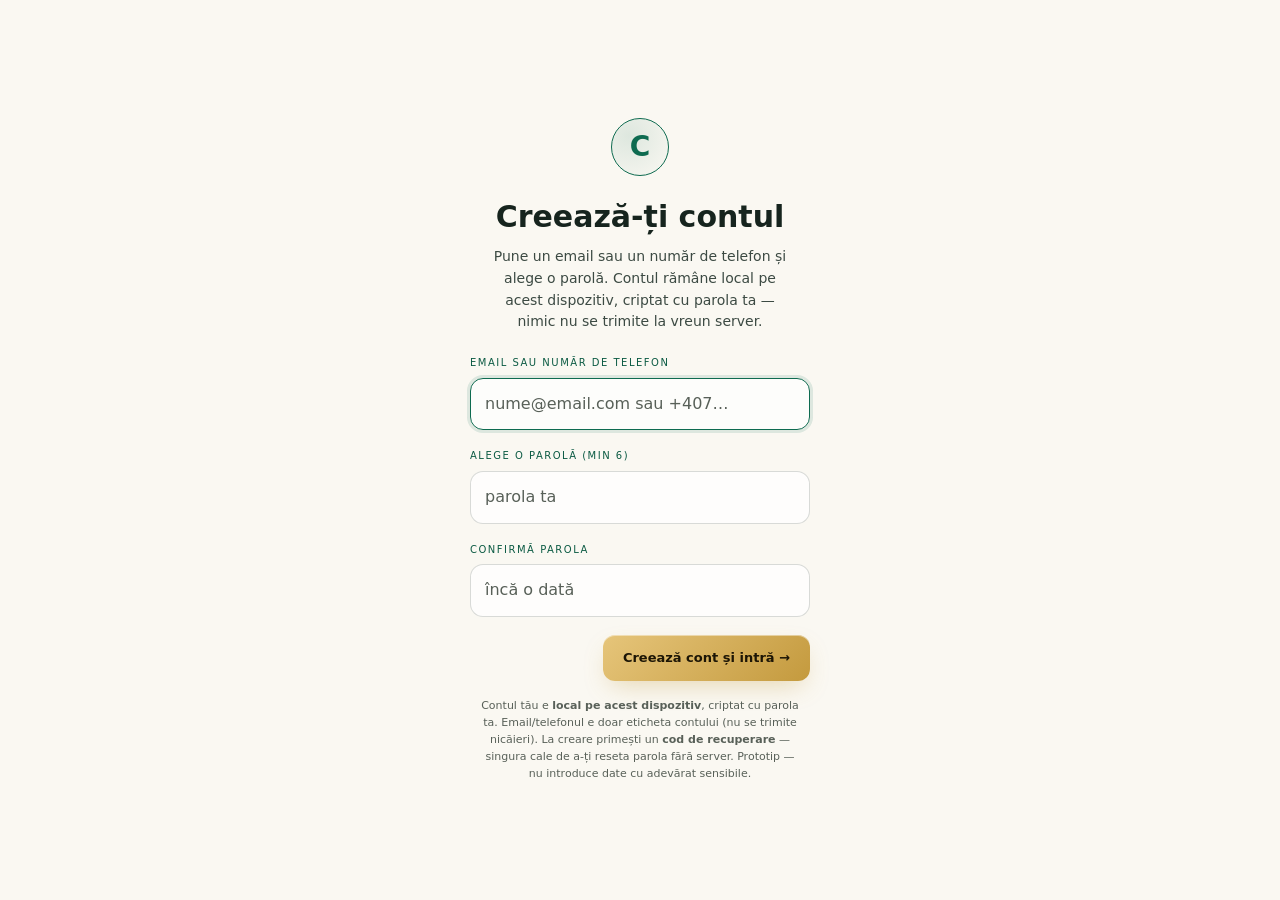
==== desktop.html @ b7938a1e "Journal: collapsible notes (title only, detail on tap) + name the call contact freely Per user feedb" ====
<!DOCTYPE html>
<html lang="ro" data-theme="light">
<head>
<meta charset="utf-8">
<!-- CSP: connect-src restrans STRICT la origin-ul releului (loop5: implicit doar localhost; self-host isi adauga domeniul).
     Local-Only ramane default (sync e opt-in). Releul e zero-knowledge: vede doar ciphertext E2EE, nu continut.
     'unsafe-inline' la script e necesar pt. arhitectura single-file; exfiltrarea catre ALTE domenii ramane blocata. -->
<meta http-equiv="Content-Security-Policy" content="default-src 'none'; script-src 'unsafe-inline'; style-src 'unsafe-inline' https://fonts.googleapis.com; font-src https://fonts.gstatic.com; img-src data:; manifest-src 'self'; connect-src http://127.0.0.1:* http://localhost:* https://api.openai.com https://api.anthropic.com https://generativelanguage.googleapis.com https://openrouter.ai; base-uri 'none'; form-action 'none'; frame-src 'none'; object-src 'none'; require-trusted-types-for 'script'">
<meta name="viewport" content="width=device-width, initial-scale=1, viewport-fit=cover">
<meta name="apple-mobile-web-app-capable" content="yes">
<meta name="mobile-web-app-capable" content="yes">
<meta name="apple-mobile-web-app-status-bar-style" content="black-translucent">
<meta name="apple-mobile-web-app-title" content="Cercul EIE">
<title>Cercul EIE — Network Capital — Desktop</title>
<meta name="apple-mobile-web-app-capable" content="yes">
<meta name="mobile-web-app-capable" content="yes">
<meta name="apple-mobile-web-app-status-bar-style" content="black-translucent">
<meta name="apple-mobile-web-app-title" content="Cercul EIE">
<meta name="mobile-web-app-capable" content="yes">
<link rel="manifest" href="manifest.webmanifest">
<meta name="theme-color" content="#0E6B50">
<link rel="apple-touch-icon" href="[data-uri]">
<link rel="preconnect" href="https://fonts.googleapis.com">
<link rel="preconnect" href="https://fonts.gstatic.com" crossorigin>
<link href="https://fonts.googleapis.com/css2?family=Inter:wght@400;500;600;700;800&display=swap" rel="stylesheet">
<style>
/* ====== PALETA "Bloom" — luminos, social, modern (redesign sedinta 7, 220 agenti) ====== */
:root{
  /* LIGHT — bright & airy */
  --bg:#FAFAFB;--bg2:#F1F2F6;--card:#FFFFFF;--card2:#F5F6FA;--line:#E7E9F0;--line2:#D8DBE6;
  --ink:#161E2E;--ink2:#3E4A5F;--muted:#586273;
  --primary:#6366F1;--primary2:#818CF8;--primary-dim:#4F46E5;--primary-soft:rgba(99,102,241,.10);
  --accent:#4F46E5;--accent-soft:rgba(99,102,241,.08);
  --success:#10B981;--success-soft:rgba(16,185,129,.12);--warn:#F59E0B;--warn-soft:rgba(245,158,11,.13);--warn-ink:#B45309;
  --on-primary:#ffffff;
  --shadow:0 1px 2px rgba(16,24,40,.03);
  --shadow-lg:0 10px 30px -10px rgba(16,24,40,.16);
  --glow:rgba(99,102,241,.10);
  --gold:var(--primary);--gold2:var(--primary2);--gold-dim:var(--primary-dim);--gold-soft:var(--primary-soft);
  --teal:var(--success);--teal-soft:var(--success-soft);
  --serif:'Inter',system-ui,sans-serif;--sans:'Inter',system-ui,sans-serif;--ease:cubic-bezier(.22,1,.36,1);
}
[data-theme="dark"]{
  /* DARK — slate + indigo */
  --bg:#0F1117;--bg2:#15171F;--card:#1B1E27;--card2:#222633;--line:#2A2F3C;--line2:#363C4B;
  --ink:#F1F5F9;--ink2:#CBD5E1;--muted:#94A3B8;
  --primary:#818CF8;--primary2:#A5B4FC;--primary-dim:#A5B4FC;--primary-soft:rgba(129,140,248,.16);
  --accent:#A5B4FC;--accent-soft:rgba(129,140,248,.14);
  --success:#34D399;--success-soft:rgba(52,211,153,.16);--warn:#FBBF24;--warn-soft:rgba(251,191,36,.16);--warn-ink:#FCD34D;
  --on-primary:#15131f;
  --shadow:0 1px 2px rgba(0,0,0,.3),0 8px 20px -8px rgba(0,0,0,.5);
  --shadow-lg:0 16px 44px -10px rgba(0,0,0,.6);
  --glow:rgba(129,140,248,.14);
}
*{box-sizing:border-box;margin:0;padding:0}
body{background:var(--bg2);color:var(--ink);font-family:var(--sans);font-weight:400;line-height:1.55;-webkit-font-smoothing:antialiased}
.shell{max-width:440px;margin:0 auto;min-height:100vh;position:relative;overflow:hidden;
  background:radial-gradient(130% 55% at 50% -8%,var(--glow),transparent 55%),var(--bg);transition:background .5s var(--ease)}
header{padding:22px 20px 14px;position:sticky;top:0;z-index:9;background:color-mix(in srgb,var(--bg) 82%,transparent);backdrop-filter:blur(16px);border-bottom:1px solid var(--line)}
.htop{display:flex;justify-content:space-between;align-items:center;gap:10px}
.brand{display:flex;align-items:center;gap:11px}
.brand .mk{width:40px;height:40px;border-radius:50%;border:1px solid var(--primary);color:var(--primary);display:grid;place-items:center;font-family:var(--serif);font-size:20px;font-weight:700;background:radial-gradient(circle at 30% 30%,var(--primary-soft),transparent)}
.brand .t{font-family:var(--serif);font-size:21px;font-weight:700;line-height:1;color:var(--ink)}
.brand .t small{display:block;font-family:var(--sans);font-size:8px;letter-spacing:3px;text-transform:uppercase;color:var(--primary-dim);margin-top:2px}
.hright{display:flex;align-items:center;gap:8px}
.themebtn{width:40px;height:40px;border-radius:50%;border:1px solid var(--line2);background:var(--card);color:var(--ink2);font-size:16px;cursor:pointer;display:grid;place-items:center;transition:.3s var(--ease)}
.themebtn:active{transform:scale(.92)}
/* loop3 #3: badge de incredere permanent, discret */
.trustchip{display:inline-flex;align-items:center;gap:5px;height:34px;padding:0 10px;border-radius:30px;border:1px solid var(--line2);background:var(--card);color:var(--muted);font:inherit;font-size:11px;font-weight:600;cursor:pointer;white-space:nowrap}
.trustchip .tdot{width:7px;height:7px;border-radius:50%;background:var(--success);flex:none}
.trustchip.warn .tdot{background:var(--warn)}
.trustchip:active{transform:scale(.94)}
.memsel{background:var(--card);border:1px solid var(--line2);border-radius:30px;padding:7px 11px;color:var(--ink);font:inherit;font-size:12px;max-width:112px}
main{padding:20px 18px 92px;animation:rise .4s var(--ease)}
@keyframes rise{from{opacity:0;transform:translateY(10px)}to{opacity:1;transform:none}}
.view{display:none}.view.on{display:block}
.eyebrow{font-size:9.5px;letter-spacing:3px;text-transform:uppercase;color:var(--primary-dim)}
h2.title{font-family:var(--serif);font-size:27px;font-weight:600;margin:2px 0 14px;color:var(--ink)}
.sub{color:var(--muted);font-size:12px;margin:-10px 0 16px}
.sec{font-family:var(--serif);font-size:18px;font-weight:600;margin:24px 0 11px;display:flex;justify-content:space-between;align-items:baseline;color:var(--ink)}
.sec a{font-size:10px;letter-spacing:1px;text-transform:uppercase;color:var(--primary);cursor:pointer}

/* digest */
.digest{background:linear-gradient(135deg,var(--primary-soft),transparent);border:1px solid var(--line);border-radius:16px;padding:16px 18px;box-shadow:var(--shadow)}
.digest .e{font-size:9px;letter-spacing:2.5px;text-transform:uppercase;color:var(--primary)}
.digest .g{font-family:var(--serif);font-size:21px;font-weight:600;margin:4px 0 6px;color:var(--ink)}
.digest p{font-size:13px;color:var(--ink2);line-height:1.55}
/* loop3 #1: rand de pozitionare cald */
.whyhere{font-size:12.5px;color:var(--muted);line-height:1.5;margin:10px 2px 2px;padding-left:11px;border-left:2px solid var(--primary)}
/* loop3 #10: progres intrinsec onest */
.intrinsic{display:flex;align-items:center;gap:8px;font-size:12.5px;color:var(--ink2);background:var(--card2);border-radius:11px;padding:10px 12px;margin-top:12px}
.intrinsic .inti{font-size:15px;flex:none}
/* loop3 #16: privacy health */
.phealth{display:flex;flex-direction:column;gap:8px}
.phrow{display:flex;align-items:center;gap:8px;font-size:12.5px;color:var(--ink2)}
.phrow b{color:var(--ink)}
.phdot{width:8px;height:8px;border-radius:50%;background:var(--muted);flex:none}
.phdot.ok{background:var(--success)}
/* loop3 #20: pagina despre / valoarea ta */
.about-col{margin-top:12px}
.about-h{font-size:11px;font-weight:700;text-transform:uppercase;letter-spacing:.05em;margin-bottom:6px}
.about-h.good{color:var(--success)}
.about-h.bad{color:var(--primary-dim)}
.about-list{margin:0;padding-left:18px}
.about-list li{font-size:12.5px;color:var(--ink2);line-height:1.5;margin:4px 0}
.about-list li b{color:var(--ink)}
/* loop3 #12: control de ordonare relevanta<->diversitate */
.ctrlrow{background:var(--card);border:1px solid var(--line);border-radius:12px;padding:11px 13px;margin:2px 0 14px}
.ctrllab{font-size:12.5px;color:var(--ink2);display:block;margin-bottom:7px}
.ctrlrow input[type=range]{width:100%;accent-color:var(--primary)}
.ctrlhint{font-size:11.5px;color:var(--muted);margin-top:6px;line-height:1.45}
/* loop3 #17: skip-to-content (vizibil doar la focus din tastatura) */
.skiplink{position:absolute;left:8px;top:-60px;z-index:80;background:var(--primary);color:#fff;padding:9px 14px;border-radius:10px;font-size:13px;font-weight:600;text-decoration:none;transition:top .18s var(--ease)}
.skiplink:focus{top:8px;outline:2px solid var(--ink);outline-offset:2px}
#mainContent:focus{outline:none}
/* loop3 #2: card "aha" first-step */
.ahacard{display:flex;gap:12px;align-items:flex-start;background:var(--card);border:1px solid var(--primary);border-radius:14px;padding:14px 15px;margin-top:12px;box-shadow:var(--shadow)}
.ahacard .ahai{font-size:22px;flex:none;line-height:1.2}
.ahacard .ahat{font-weight:700;font-size:14.5px;color:var(--ink)}
.ahacard .ahap{font-size:12.5px;color:var(--ink2);line-height:1.5;margin-top:4px}
/* loop4 #3: nudge de backup, bland */
.nudge{display:flex;gap:11px;align-items:flex-start;background:var(--card2);border:1px solid var(--line);border-radius:13px;padding:12px 14px;margin-top:12px}
.nudge .ndi{font-size:18px;flex:none;line-height:1.3}
.nudge .ndc{flex:1;min-width:0}
.nudge .ndt{font-size:12.5px;color:var(--ink2);line-height:1.45}
.nudge .ndrow{display:flex;gap:8px;margin-top:9px;flex-wrap:wrap}

/* kpi exec-concierge */
.kpis{display:grid;grid-template-columns:1fr 1fr;gap:11px;margin-top:14px}
.kpi{border:1px solid var(--line);border-radius:14px;padding:14px;background:var(--card);box-shadow:var(--shadow)}
.kpi .l{font-size:9.5px;letter-spacing:.8px;text-transform:uppercase;color:var(--muted)}
.kpi .v{font-family:var(--serif);font-size:26px;font-weight:700;color:var(--primary-dim);margin-top:4px;line-height:1}
.kpi .d{font-size:11px;color:var(--success);margin-top:3px}

/* pulse */
.pulse{border:1px solid var(--line);border-radius:14px;padding:15px 17px;background:var(--card);margin-top:12px;box-shadow:var(--shadow)}
.pulse .row{display:flex;justify-content:space-between;align-items:center;font-size:13px;margin:7px 0;color:var(--ink2)}
.bar{height:6px;border-radius:4px;background:var(--line);overflow:hidden;margin-top:4px}
.bar i{display:block;height:100%;background:linear-gradient(90deg,var(--primary-dim),var(--primary));transition:width .8s var(--ease)}

/* ledger */
.ledger{border:1px solid var(--line);border-radius:14px;background:var(--card);overflow:hidden;box-shadow:var(--shadow)}
.ledger .lrow{display:flex;align-items:center;gap:11px;padding:12px 15px;border-bottom:1px solid var(--line);font-size:13px}
.ledger .lrow:last-child{border-bottom:0}
.ledger .dot{width:7px;height:7px;border-radius:50%;background:var(--success);flex:none}
.ledger .lr-name{font-weight:500;color:var(--ink)}
.ledger .lr-meta{font-size:11px;color:var(--muted)}
.ledger .lr-date{margin-left:auto;font-size:10.5px;color:var(--primary-dim);white-space:nowrap}

/* match cards */
.card{background:var(--card);border:1px solid var(--line);border-radius:18px;padding:22px;margin-bottom:16px;position:relative;overflow:hidden;transition:.4s var(--ease);box-shadow:var(--shadow)}
.card.match::before{content:"";position:absolute;inset:0;border-radius:18px;padding:1px;background:linear-gradient(140deg,var(--primary-soft),transparent 42%);-webkit-mask:linear-gradient(#000 0 0) content-box,linear-gradient(#000 0 0);-webkit-mask-composite:xor;mask-composite:exclude;pointer-events:none}
.card.conectat::before{background:linear-gradient(140deg,var(--success-soft),transparent 42%)}
.mtop{display:flex;align-items:center;gap:12px}
.av{border-radius:50%;display:grid;place-items:center;font-family:var(--serif);font-weight:700;flex:none;background:var(--card2);border:1px solid var(--primary-dim);color:var(--primary-dim)}
.nm{font-family:var(--serif);font-size:18px;font-weight:600;line-height:1.1;color:var(--ink)}
.co{font-size:11px;color:var(--muted);margin-top:2px}
.sc{margin-left:auto;text-align:center}
.sc .n{font-family:var(--serif);font-size:25px;font-weight:700;color:var(--primary-dim);line-height:1}
.sc .l{font-size:8px;letter-spacing:1px;text-transform:uppercase;color:var(--muted)}
.trust{display:inline-flex;align-items:center;gap:5px;font-size:10.5px;color:var(--success);background:var(--success-soft);border-radius:20px;padding:3px 9px;margin-top:8px}
.pair{font-size:13px;margin:12px 0 0}
.pair .r{display:flex;gap:9px;padding:4px 0}
.pair .tag{min-width:70px;font-size:9px;letter-spacing:.8px;text-transform:uppercase;color:var(--primary-dim);font-weight:600;padding-top:3px}
.pair b{color:var(--ink);font-weight:500}
.why{margin-top:11px}
.why summary{cursor:pointer;color:var(--primary);font-size:10px;letter-spacing:1.4px;text-transform:uppercase;list-style:none}
.why summary::-webkit-details-marker{display:none}
.why summary::before{content:"— "}
.why .b{margin-top:9px;font-size:12.5px;color:var(--ink2);border-left:2px solid var(--primary-dim);padding-left:11px;line-height:1.55}
.src{margin-top:13px;padding-top:12px;border-top:1px solid var(--line);font-size:11px;color:var(--muted)}
.src .seal{color:var(--primary)}
.acts{display:flex;gap:9px;margin-top:14px;align-items:center;flex-wrap:wrap}
.btn{border:0;border-radius:30px;padding:10px 18px;font:inherit;font-size:13px;font-weight:500;letter-spacing:.4px;cursor:pointer;transition:.35s var(--ease)}
.btn.gold{background:linear-gradient(135deg,var(--primary),var(--primary-dim));color:var(--on-primary);font-weight:600;box-shadow:0 4px 14px var(--primary-soft)}
.btn.gold:active{transform:translateY(1px)}
.btn.ghost{background:transparent;color:var(--ink2);border:1px solid var(--line2)}
.btn.sm{padding:8px 14px;font-size:12px}
.pill{font-size:9px;padding:3px 11px;border-radius:30px;font-weight:600;letter-spacing:.8px;text-transform:uppercase}
.pill.propus{background:var(--primary-soft);color:var(--primary-dim)}.pill.conectat{background:var(--success-soft);color:var(--success)}
.empty{color:var(--muted);font-style:italic;text-align:center;padding:28px;font-family:var(--serif);font-size:15px}

/* members */
.filters{display:flex;gap:7px;overflow-x:auto;padding-bottom:4px;margin-bottom:14px;scrollbar-width:none}.filters::-webkit-scrollbar{display:none}
.chip{flex:none;border:1px solid var(--line2);border-radius:30px;padding:6px 14px;font-size:12px;color:var(--ink2);cursor:pointer;white-space:nowrap;background:var(--card)}
.chip.on{background:var(--primary);color:var(--on-primary);border-color:var(--primary);font-weight:500}

/* network */
.netwrap{border:1px solid var(--line);border-radius:18px;background:var(--card);padding:6px;overflow:hidden;box-shadow:var(--shadow)}
.netlegend{display:flex;gap:15px;flex-wrap:wrap;margin-top:12px;font-size:11px;color:var(--ink2)}
.netlegend i{display:inline-block;width:12px;height:2px;border-radius:2px;margin-right:5px;vertical-align:middle}
svg text{font-family:var(--sans);font-size:9px;fill:var(--ink2)}

/* profile / dictare */
.panel{border:1px solid var(--line);border-radius:16px;background:var(--card);padding:22px;margin-top:16px;box-shadow:var(--shadow)}
.panel h3{letter-spacing:-.2px;margin-bottom:6px}
.panel>p,.panel .sub{line-height:1.6}
.panel h3{font-family:var(--serif);font-size:17px;font-weight:600;display:flex;align-items:center;gap:8px;margin-bottom:12px;color:var(--ink)}
.badge{font-size:8.5px;padding:3px 9px;border-radius:30px;font-weight:600;letter-spacing:.6px;text-transform:uppercase}
.badge.vis{background:var(--success-soft);color:var(--success)}.badge.priv{background:var(--primary-soft);color:var(--primary-dim)}
.linei{display:flex;justify-content:space-between;align-items:center;gap:8px;padding:10px 0;border-bottom:1px solid var(--line);font-size:13px;color:var(--ink)}
.linei .meta{font-size:11px;color:var(--muted);margin-top:2px}.linei .x{background:none;border:0;color:var(--muted);font-size:17px;cursor:pointer;min-width:44px;min-height:44px;display:grid;place-items:center;border-radius:10px}
.addrow{display:flex;gap:7px;margin-top:12px}
input,textarea,select{background:var(--card2);border:1px solid var(--line2);border-radius:10px;padding:10px 12px;color:var(--ink);font:inherit;font-size:13px}
.addrow input{flex:1}textarea{width:100%}
.audit{font-size:12px;color:var(--ink2)}
.audit .arow{display:flex;gap:8px;padding:7px 0;border-bottom:1px dashed var(--line)}
.audit .arow:last-child{border-bottom:0}
.audit .at{color:var(--muted);min-width:54px;font-size:11px}

/* spinner */
.spin{display:inline-block;width:15px;height:15px;border:2px solid var(--primary-soft);border-top-color:var(--primary);border-radius:50%;animation:sp .7s linear infinite;vertical-align:-2px}
@keyframes sp{to{transform:rotate(360deg)}}
.proc{display:flex;align-items:center;gap:9px;color:var(--ink2);font-size:13px;padding:10px 0}
.procmask{position:fixed;inset:0;z-index:40;display:none;align-items:center;justify-content:center;gap:10px;background:color-mix(in srgb,var(--bg) 55%,transparent);backdrop-filter:blur(2px);color:var(--ink2);font-size:13px;font-family:var(--serif)}
.procmask.on{display:flex}
.procmask .spin{width:18px;height:18px}
.dots{display:inline-flex;gap:4px}.dots i{width:6px;height:6px;border-radius:50%;background:var(--primary);animation:bl 1s var(--ease) infinite}
.dots i:nth-child(2){animation-delay:.15s}.dots i:nth-child(3){animation-delay:.3s}
@keyframes bl{0%,100%{opacity:.25;transform:translateY(0)}50%{opacity:1;transform:translateY(-3px)}}

/* skeleton shimmer (iteratia 3 — perceptie de viteza) */
.skel{padding:2px}
.sk{position:relative;overflow:hidden;background:var(--card2);border-radius:12px}
.sk::after{content:"";position:absolute;inset:0;transform:translateX(-100%);
  background:linear-gradient(90deg,transparent,color-mix(in srgb,var(--ink) 8%,transparent),transparent);animation:sh 1.2s infinite}
@keyframes sh{100%{transform:translateX(100%)}}
.sk.l{height:13px;margin:8px 0}.sk.l.w60{width:60%}.sk.l.w40{width:40%}.sk.l.w80{width:80%}
.sk.box{height:78px;margin-bottom:11px}

/* count-up KPI */
.kpi .v{font-variant-numeric:tabular-nums}

/* trust donut */
.donut{--p:0;width:46px;height:46px;border-radius:50%;flex:none;display:grid;place-items:center;
  background:conic-gradient(var(--primary) calc(var(--p)*1%),var(--line) 0);transition:background .9s var(--ease)}
.donut span{width:36px;height:36px;border-radius:50%;background:var(--card);display:grid;place-items:center;font-family:var(--serif);font-weight:700;font-size:14px;color:var(--primary-dim)}

/* sparkline */
.spark{display:block;width:100%;height:34px;margin-top:8px}
.spark path.area{fill:var(--primary-soft)}.spark path.line{fill:none;stroke:var(--primary);stroke-width:2}

/* search */
.searchbar{display:flex;align-items:center;gap:8px;background:var(--card);border:1px solid var(--line2);border-radius:30px;padding:9px 14px;margin-bottom:13px}
.searchbar input{flex:1;background:none;border:0;padding:0;font-size:14px;color:var(--ink)}
.searchbar .ic{color:var(--muted);font-size:14px}

/* empty state svg */
.estate{text-align:center;padding:30px 20px;color:var(--muted)}
.estate svg{width:84px;height:84px;opacity:.6;margin-bottom:10px}
.estate .t{font-family:var(--serif);font-size:17px;color:var(--ink2)}

/* graf interactiv */
svg .node{cursor:pointer;transition:opacity .3s var(--ease)}
svg .node.dim{opacity:.22}svg .edge{transition:opacity .3s var(--ease)}svg .edge.dim{opacity:.06}
svg .node.sdim{opacity:.14}svg .edge.sdim{opacity:.05}
/* iteratia 4: pipeline + radar */
.pipe-h{display:flex;align-items:center;gap:8px;font-size:11px;letter-spacing:1.4px;text-transform:uppercase;color:var(--ink2);font-weight:600;margin:18px 0 10px}
.pipe-h:first-child{margin-top:2px}
.pipe-h .pd{width:8px;height:8px;border-radius:50%;flex:none}
.pipe-h.p .pd{background:var(--primary)}.pipe-h.a .pd{background:var(--warn)}.pipe-h.c .pd{background:var(--success)}
.pipe-h .pn{margin-left:auto;background:var(--card2);border:1px solid var(--line);border-radius:20px;padding:1px 9px;font-size:11px;letter-spacing:0;color:var(--ink2)}
.radarwrap{display:flex;gap:11px;align-items:center;margin-top:11px;padding:11px;background:var(--card2);border:1px solid var(--line);border-radius:12px}
.radar{flex:none}
.rk{font-size:10.5px;color:var(--ink2);line-height:1.5}.rk b{color:var(--primary-dim);font-weight:600}

/* ledger hash */
.ledger .lr-hash{font-family:ui-monospace,monospace;font-size:9px;color:var(--muted);letter-spacing:.3px}
.lgverify{display:flex;gap:8px;align-items:center;padding:10px 15px;border-top:1px solid var(--line);font-size:11px;color:var(--ink2)}
.lgverify .ok{color:var(--success)}.lgverify .bad{color:var(--warn)}

/* reduce motion */
@media (prefers-reduced-motion: reduce){*{animation-duration:.001ms!important;transition-duration:.001ms!important}}
body.reduce-motion *{animation-duration:.001ms!important;animation-iteration-count:1!important;transition-duration:.001ms!important}
.toggle{display:flex;align-items:center;justify-content:space-between;gap:10px;font-size:13px;color:var(--ink);padding:6px 0}
.sw{width:42px;height:24px;border-radius:30px;background:var(--line2);position:relative;cursor:pointer;transition:.3s var(--ease);flex:none}
.sw i{position:absolute;top:3px;left:3px;width:18px;height:18px;border-radius:50%;background:var(--card);transition:.3s var(--ease);box-shadow:0 1px 3px rgba(0,0,0,.2)}
.sw.on{background:var(--primary)}.sw.on i{left:21px}

/* nav */
nav{position:sticky;bottom:0;z-index:9;background:color-mix(in srgb,var(--bg) 88%,transparent);backdrop-filter:blur(18px);border-top:1px solid var(--line)}
.navin{display:flex}
.tab{flex:1;background:none;border:0;padding:12px 3px 13px;display:flex;flex-direction:column;align-items:center;gap:5px;color:var(--muted);font-size:9.5px;letter-spacing:.3px;cursor:pointer;transition:.3s var(--ease);position:relative}
.tab .ic{font-size:17px;line-height:1}
.tab.on{color:var(--primary-dim)}.tab.on::before{content:"";position:absolute;top:0;width:22px;height:2px;background:var(--primary);border-radius:2px}

/* modal */
.overlay{position:fixed;inset:0;background:rgba(15,18,28,.55);backdrop-filter:blur(5px);display:none;align-items:flex-end;justify-content:center;z-index:30}
.overlay.on{display:flex}
.modal{background:var(--card);border:1px solid var(--line2);border-radius:24px 24px 0 0;width:100%;max-width:440px;max-height:88vh;display:flex;flex-direction:column;overflow:hidden;animation:up .45s var(--ease);box-shadow:var(--shadow-lg)}
@keyframes up{from{transform:translateY(100%)}to{transform:none}}
.modal .h{padding:16px 18px;border-bottom:1px solid var(--line);display:flex;justify-content:space-between;align-items:center}
.modal .h .t{font-family:var(--serif);font-size:18px;font-weight:600;color:var(--ink)}.modal .h .s{font-size:11px;color:var(--muted)}
.modal .h button{background:none;border:0;color:var(--muted);font-size:24px;cursor:pointer;min-width:40px;min-height:40px;display:grid;place-items:center;border-radius:50%}
.msgs{flex:1;overflow:auto;padding:16px 18px;display:flex;flex-direction:column;gap:9px}
.msg{max-width:82%;padding:9px 13px;border-radius:15px;font-size:13px;line-height:1.5}
.msg.app{align-self:center;max-width:96%;text-align:center;border:1px solid var(--primary-dim);color:var(--ink2);font-family:var(--serif);font-style:italic;background:var(--card2)}
.msg.me{align-self:flex-end;background:linear-gradient(135deg,var(--primary),var(--primary-dim));color:var(--on-primary)}
.msg.them{align-self:flex-start;background:var(--card2);border:1px solid var(--line);color:var(--ink)}
.msg .nm2{font-size:10px;color:var(--primary-dim);font-weight:600;display:block;margin-bottom:2px}
.cinput{display:flex;gap:8px;padding:13px 16px;border-top:1px solid var(--line)}.cinput input{flex:1}
.toast{position:fixed;bottom:88px;left:50%;transform:translateX(-50%) translateY(70px);background:var(--accent);border:1px solid var(--primary-dim);color:#fff;padding:11px 20px;border-radius:22px;font-size:13px;line-height:1.35;opacity:0;transition:.45s var(--ease);z-index:50;white-space:normal;max-width:min(90vw,440px);text-align:center;box-shadow:var(--shadow-lg)}
.toast.on{transform:translateX(-50%) translateY(0);opacity:1}

/* onboarding */
.ob{position:fixed;inset:0;background:var(--bg);z-index:60;display:none;flex-direction:column;align-items:center;justify-content:center;padding:30px 26px;text-align:center}
.ob.on{display:flex}
.ob .mk{width:58px;height:58px;border-radius:50%;border:1px solid var(--primary);color:var(--primary);display:grid;place-items:center;font-family:var(--serif);font-size:28px;font-weight:700;margin-bottom:18px;background:radial-gradient(circle at 30% 30%,var(--primary-soft),transparent)}
.ob h1{font-family:var(--serif);font-size:30px;font-weight:600;color:var(--ink);margin-bottom:6px}
.ob .lead{color:var(--ink2);font-size:14px;max-width:300px;line-height:1.55;margin-bottom:22px}
.ob .step{width:100%;max-width:340px;text-align:left;display:none}
.ob .step.on{display:block;animation:rise .4s var(--ease)}
.ob label{font-size:10px;letter-spacing:1.5px;text-transform:uppercase;color:var(--primary-dim);display:block;margin:0 0 7px}
.ob input{width:100%;font-size:16px;padding:13px 14px;margin-bottom:18px}
.ob .nav2{display:flex;gap:10px;justify-content:space-between;align-items:center;max-width:340px;width:100%}
.ob .dots{display:flex;gap:6px}.ob .dots i{width:7px;height:7px;border-radius:50%;background:var(--line2)}.ob .dots i.on{background:var(--primary)}
.ob .skip{background:none;border:0;color:var(--muted);font-size:12px;cursor:pointer;margin-top:16px}

/* ============ REDESIGN "Bloom" (iteratia 5) — luminos, social, modern ============ */
.brand .mk{border-radius:13px;border:0;background:linear-gradient(135deg,var(--primary),var(--primary-dim));color:#fff;font-weight:800;font-size:19px}
.brand .t{font-weight:800;font-size:19px;letter-spacing:-.3px}
.brand .t small{color:var(--muted);letter-spacing:2px}
h2.title{font-weight:800;font-size:24px;letter-spacing:-.5px;margin:2px 0 4px}
.eyebrow{color:var(--primary);letter-spacing:1.5px;font-weight:600}
.sec{font-weight:700;font-size:16px;letter-spacing:-.2px}
.sub{font-size:13px;line-height:1.5}
.digest .g,.kpi .v,.nm,.modal .h .t,.panel h3,.ob h1,.estate .t,.lr-name{font-family:var(--sans)}
.kpi .v{font-weight:800;letter-spacing:-.5px}
.btn{border-radius:12px;min-height:46px;padding:11px 20px;font-weight:600;letter-spacing:0;display:inline-flex;align-items:center;justify-content:center;gap:6px}
.btn.gold{background:linear-gradient(135deg,var(--primary),var(--primary-dim));box-shadow:0 6px 18px -4px rgba(79,70,229,.45),0 2px 6px rgba(79,70,229,.20);font-weight:700}
.btn.gold:active{transform:scale(.97)}
.btn.ghost{background:var(--card2);border:1px solid var(--line2);color:var(--ink2);box-shadow:none}
.btn.sm{min-height:40px;border-radius:11px}
.card{border-radius:18px;transition:transform .2s var(--ease),box-shadow .2s var(--ease)}
.card.match::before,.card.conectat::before{display:none}
.card:hover{transform:translateY(-2px);box-shadow:var(--shadow-lg)}
.av.sq{border-radius:13px;border:0;color:#fff;font-weight:700;font-family:var(--sans)}
.ghead{display:flex;align-items:flex-start;gap:12px}
.ghead .gi{flex:1;min-width:0}
.ghead .gn{font-weight:700;font-size:16px;color:var(--ink);letter-spacing:-.2px;white-space:nowrap;overflow:hidden;text-overflow:ellipsis}
.ghead .gt{font-size:13px;color:var(--muted);white-space:nowrap;overflow:hidden;text-overflow:ellipsis}
.statuspill{flex:none;display:inline-flex;align-items:center;gap:5px;font-size:11px;font-weight:600;padding:5px 10px;border-radius:30px;background:var(--card2);color:var(--ink2)}
.statuspill .sd{width:6px;height:6px;border-radius:50%;background:var(--muted)}
.statuspill.ok{background:var(--success-soft);color:var(--success)}.statuspill.ok .sd{background:var(--success)}
.statuspill.warn{background:var(--warn-soft);color:var(--warn-ink)}.statuspill.warn .sd{background:var(--warn)}
.gline{font-size:14px;color:var(--ink);line-height:1.5;margin:13px 0 2px}
.gline b{font-weight:700}
.hbadges{display:flex;flex-wrap:wrap;gap:6px;margin-top:10px}
.hbadge{display:inline-flex;align-items:center;gap:5px;font-size:12px;color:var(--ink2);background:var(--card2);border-radius:30px;padding:5px 11px}
.hbadge.v{color:var(--success)}
/* loop3 #4: chips de interese comune (explicabilitate vizibila) */
.whychips{display:flex;flex-wrap:wrap;gap:6px;margin-top:9px}
.whychip{font-size:11.5px;color:var(--primary-dim);background:var(--primary-soft);border:1px solid var(--line);border-radius:30px;padding:4px 10px}
.whylead{font-size:11px;color:var(--muted);width:100%;margin-bottom:1px}
/* loop3 #5: indicator de suprapunere (bridge) ce ofera ↔ ce cauta */
.bridge{display:flex;align-items:stretch;gap:8px;margin-top:11px;background:var(--card2);border-radius:12px;padding:10px 11px}
.bridge .bside{flex:1;min-width:0}
.bridge .blab{font-size:10px;text-transform:uppercase;letter-spacing:.04em;color:var(--muted);font-weight:700}
.bridge .btxt{font-size:12.5px;color:var(--ink);margin-top:3px;line-height:1.35}
.bridge .barrow{align-self:center;color:var(--primary);font-size:16px;flex:none}
/* loop3 #7: sectiune de reconectat */
.reconn{background:var(--primary-soft);border:1px solid var(--line);border-radius:14px;padding:12px 13px;margin-bottom:14px}
.reconn-h{font-size:11px;font-weight:700;text-transform:uppercase;letter-spacing:.05em;color:var(--primary-dim);margin:0 2px 8px}
.reconn-row{display:flex;align-items:center;gap:10px;background:var(--card);border:1px solid var(--line);border-radius:11px;padding:9px 11px;margin-top:7px;cursor:pointer}
.reconn-row .rci{font-size:16px;flex:none}
.reconn-row .rcc{flex:1;min-width:0}
.reconn-row .rcn{font-size:13.5px;font-weight:600;color:var(--ink)}
.reconn-row .rcd{font-size:11.5px;color:var(--muted);margin-top:1px}
.reconn-row .rcgo{font-size:12px;color:var(--primary);font-weight:600;flex:none}
/* loop3 #8: widget reteaua activa */
.activenet{margin-bottom:14px}
.an-h{display:flex;align-items:center;gap:7px;font-size:11px;font-weight:700;text-transform:uppercase;letter-spacing:.05em;color:var(--muted);margin:2px 2px 9px}
.an-h .an-n{background:var(--success);color:#fff;border-radius:999px;min-width:17px;height:17px;display:grid;place-items:center;font-size:10px;padding:0 5px}
.an-strip{display:flex;gap:12px;overflow-x:auto;padding:2px 2px 6px;-webkit-overflow-scrolling:touch}
.an-item{background:none;border:0;cursor:pointer;display:flex;flex-direction:column;align-items:center;gap:5px;flex:none;width:54px}
.an-item .an-name{font-size:11px;color:var(--ink2);white-space:nowrap;overflow:hidden;text-overflow:ellipsis;max-width:54px}
/* loop4 #4-5: schimb de contacte prin cod */
.exchwrap{background:var(--card);border:1px solid var(--line);border-radius:13px;margin-bottom:12px;box-shadow:var(--shadow)}
.exchwrap>summary{list-style:none;cursor:pointer;font-weight:700;font-size:13px;color:var(--primary-dim);padding:13px 15px}
.exchwrap>summary::-webkit-details-marker{display:none}
.exchwrap .exchbody{padding:0 15px 15px}
.exchwrap textarea{background:var(--card2);border:1px solid var(--line);border-radius:10px;color:var(--ink2);padding:9px 11px;resize:none}
.exchwrap input{background:var(--card2);border:1px solid var(--line);border-radius:10px;color:var(--ink);padding:9px 11px}
.discitem{display:flex;align-items:center;gap:10px;padding:10px 0;border-bottom:1px solid var(--line)}
.discitem:last-child{border-bottom:none}
.discitem .di-main{flex:1;min-width:0}
.discitem .di-name{font-weight:700;font-size:13px}
.discitem .di-sub{font-size:11px;color:var(--muted)}
.discitem .di-off{font-size:11px;color:var(--ink2);margin-top:2px}
.discitem .di-known{font-size:11px;color:var(--success);font-weight:600;flex:none}
/* loop4 #8: sabloane notite */
.ntpl{display:flex;align-items:center;gap:7px;flex-wrap:wrap;margin-top:9px}
.ntpl-lbl{font-size:11px;color:var(--muted)}
.connqr{margin-top:12px;display:flex;justify-content:center}
.connqr svg{border-radius:10px;border:6px solid #fff;box-shadow:var(--shadow)}
.adock{display:flex;gap:8px;margin-top:14px;align-items:center}
.adock .btn{flex:1}
.menu-dots{flex:none;width:44px;height:44px;border-radius:11px;border:1px solid var(--line2);background:var(--card);color:var(--muted);font-size:18px;cursor:pointer;display:grid;place-items:center}
.waiting{font-size:13px;color:var(--ink2);background:var(--warn-soft);border-radius:11px;padding:11px 13px;margin-top:14px;display:flex;align-items:center;gap:8px}
details.why2{margin-top:11px}
details.why2>summary{display:inline-flex;align-items:center;gap:5px;font-size:12.5px;color:var(--primary);cursor:pointer;font-weight:500;list-style:none}
details.why2>summary::-webkit-details-marker{display:none}
.whybody{margin-top:9px;background:var(--card2);border-radius:12px;padding:13px;font-size:12.5px;color:var(--ink2);line-height:1.6}
.whybody .mono{font-family:ui-monospace,monospace;font-size:11px;color:var(--muted)}
.shield{display:inline-flex;align-items:center;gap:5px;font-size:11px;color:var(--muted);margin-top:11px}
:focus-visible{outline:2px solid var(--primary);outline-offset:2px;border-radius:8px}
.tab:focus-visible,.themebtn:focus-visible,.menu-dots:focus-visible{outline-offset:-2px}
.pill{text-transform:none;letter-spacing:0;font-weight:600}
.tab .ic{font-size:18px}
/* stats compacte (declutter Acasa) */
.statstrip{display:flex;background:var(--card);border:1px solid var(--line);border-radius:14px;padding:14px 6px;margin:16px 0 4px;box-shadow:var(--shadow)}
.statstrip .st{flex:1;text-align:center;border-right:1px solid var(--line)}
.statstrip .st:last-child{border-right:0}
.statstrip .sv{font-size:22px;font-weight:800;color:var(--ink);letter-spacing:-.5px}
.statstrip .sl{font-size:11px;color:var(--muted);margin-top:3px}
/* lista de conexiuni (Reteaua) */
.connrow{display:flex;align-items:center;gap:12px;background:var(--card);border:1px solid var(--line);border-radius:14px;padding:12px 14px;margin-bottom:10px;cursor:pointer;box-shadow:var(--shadow);transition:transform .15s var(--ease)}
.connrow:hover{transform:translateY(-1px);box-shadow:var(--shadow-lg)}
.connrow .ci{flex:1;min-width:0}
.connrow .cn{font-weight:700;font-size:15px;color:var(--ink);white-space:nowrap;overflow:hidden;text-overflow:ellipsis}
.connrow .cr{font-size:12px;color:var(--muted);white-space:nowrap;overflow:hidden;text-overflow:ellipsis}
.connrow .cmeta{font-size:12px;color:var(--primary-dim);margin-top:3px;white-space:nowrap;overflow:hidden;text-overflow:ellipsis}
.connrow .cdate{font-size:11px;color:var(--muted);flex:none}
.connrow .crt{display:flex;flex-direction:column;align-items:flex-end;gap:6px;flex:none}
.relpill{border:0;border-radius:30px;padding:4px 10px;font-size:11px;font-weight:600;cursor:pointer}
.relpill.relrece{background:var(--card2);color:var(--muted)}
.relpill.relactiv{background:var(--success-soft);color:var(--success)}
.relpill.relprio{background:var(--warn-soft);color:var(--warn-ink)}
.mapwrap{margin-top:18px;border-top:1px solid var(--line);padding-top:6px}
.mapwrap>summary{font-size:13px;font-weight:600;color:var(--primary);cursor:pointer;list-style:none;padding:10px 0}
.mapwrap>summary::-webkit-details-marker{display:none}
/* iteratia 1 Secretara: notite + brief */
.notecard{display:flex;align-items:flex-start;gap:10px;background:var(--card);border:1px solid var(--line);border-radius:12px;padding:12px 14px;margin-bottom:9px;box-shadow:var(--shadow)}
.notecard .nt{flex:1;min-width:0}
.notecard .ntx{font-size:14px;color:var(--ink);line-height:1.5;white-space:pre-wrap;word-break:break-word}
.notecard .ndate{font-size:11px;color:var(--muted);margin-top:4px}
.notedet>summary{list-style:none;cursor:pointer;display:flex;align-items:center;gap:10px;justify-content:space-between}
.notedet>summary::-webkit-details-marker{display:none}
.notedet>summary .nsumt{font-size:14px;font-weight:700;color:var(--ink);line-height:1.4;flex:1;min-width:0}
.notedet>summary .ndate{margin-top:0;flex:none}
.notedet>summary::after{content:"⌄";color:var(--muted);font-size:15px;flex:none;transition:transform .2s var(--ease)}
.notedet[open]>summary::after{transform:rotate(180deg)}
.recwhofree{width:100%;margin-top:7px}
.notecard .x{background:none;border:0;color:var(--muted);font-size:18px;cursor:pointer;line-height:1;min-height:44px;min-width:30px}
.brief{background:var(--primary-soft);border:1px solid var(--line);border-radius:14px;margin-bottom:12px}
.brief>summary{list-style:none;cursor:pointer;font-weight:700;font-size:13px;color:var(--primary-dim);padding:11px 14px}
.brief>summary::-webkit-details-marker{display:none}
.brief .bbody{padding:0 14px 13px;font-size:13px;color:var(--ink2);line-height:1.6}
.brief .bl{margin:3px 0}.brief .bl b{color:var(--ink);font-weight:600}
/* iteratia 2 Secretara: intalniri */
.mform{background:var(--card2);border:1px solid var(--line);border-radius:14px;margin-bottom:12px}
.mform>summary{list-style:none;cursor:pointer;font-weight:700;font-size:13px;color:var(--primary-dim);padding:11px 14px}
.mform>summary::-webkit-details-marker{display:none}
.mfbody{padding:0 14px 14px;display:flex;flex-direction:column}
.mfl{font-size:11px;letter-spacing:.5px;text-transform:uppercase;color:var(--muted);margin:9px 0 4px}
.meetcard{background:var(--card);border:1px solid var(--line);border-radius:14px;padding:13px 15px;margin-bottom:10px;box-shadow:var(--shadow)}
.meetcard .mtop2{display:flex;justify-content:space-between;align-items:baseline;gap:8px}
.meetcard .mw{font-weight:700;font-size:14px;color:var(--ink)}
.meetcard .mwho{font-size:12px;color:var(--muted);white-space:nowrap}
.meetcard .mplace{font-size:12.5px;color:var(--ink2);margin-top:5px}
.meetcard .adock,.meetcard .waiting,.meetcard .shield{margin-top:11px}
.meetcard .moview{margin-top:10px;font-size:13px;color:var(--ink2);background:var(--card2);border-radius:10px;padding:10px 12px;display:flex;align-items:flex-start;gap:6px}
.meetcard .moview b{color:var(--ink)}.meetcard .moview .x{margin-left:auto;background:none;border:0;color:var(--muted);cursor:pointer;font-size:15px;min-width:44px;min-height:44px;display:grid;place-items:center;border-radius:10px}
.meetcard .moedit{margin-top:10px}
.meetcard .moview.goal{border-left:2px solid var(--primary)}
/* loop3 #19: confirmare calda "ce urmeaza" */
.meetnext{display:flex;align-items:flex-start;gap:7px;font-size:12px;color:var(--ink2);background:var(--primary-soft);border-radius:10px;padding:9px 11px;margin-top:10px;line-height:1.45}
.meetnext .mni{flex:none}
/* loop2 #15: remindere intalniri <24h */
.meetcard.soon{border-color:var(--primary);box-shadow:0 0 0 1px var(--primary),var(--shadow)}
.soonbadge{display:inline-flex;align-items:center;gap:4px;background:var(--primary);color:#fff;border-radius:999px;padding:3px 9px;font-size:11px;font-weight:700;margin-top:7px}
.calrow{display:flex;flex-wrap:wrap;gap:7px;margin-top:11px}
.calrow .btn{flex:1;min-width:118px;font-size:12px}
/* loop2 #1: ecran Azi */
.todayrow{display:flex;align-items:flex-start;gap:11px;background:var(--card);border:1px solid var(--line);border-radius:12px;padding:11px 14px;margin-bottom:9px;box-shadow:var(--shadow)}
.todayrow .tdi{font-size:17px;flex:none;line-height:1.4}
.todayrow .tdc{flex:1;min-width:0}
.todayrow .tdt{font-size:14px;font-weight:600;color:var(--ink)}
.todayrow .tds{font-size:12px;color:var(--muted);margin-top:2px}
/* loop2 #14: timeline per persoana in brief */
.timeline{margin:6px 0 2px;border-left:2px solid var(--line);padding-left:12px}
.tlrow{display:flex;gap:8px;align-items:flex-start;margin:7px 0;position:relative}
.tlrow .tlic{font-size:13px;line-height:1.3;flex:none}
.tlrow .tlc{flex:1;min-width:0}
.tlrow .tlt{font-size:12.5px;color:var(--ink);word-break:break-word}
.tlrow .tld{font-size:11px;color:var(--muted);margin-top:1px}
/* loop2 #13: rezumat antet secretara */
.secsum{display:flex;gap:8px;flex-wrap:wrap;margin:6px 0 2px}
.secsum .ss{display:inline-flex;align-items:center;gap:6px;background:var(--primary-soft);color:var(--primary-dim);border:1px solid var(--line);border-radius:999px;padding:5px 12px;font-size:12.5px;font-weight:600}
.secsum .ss b{font-weight:800}
.secsum button.ss{cursor:pointer;font:inherit;font-size:12.5px;font-weight:600}
.secsum button.ss:active{transform:scale(.95)}
.addmeet{display:flex;flex-direction:column;gap:8px;margin:4px 0 14px}
.addmeet input{width:100%}
.addmeet-row{display:flex;gap:8px;align-items:center}
.addmeet-row #mAddDate{flex:1;min-width:0}
.addmeet-row #mAddTime{width:120px;flex:none}
.addmeet-row .btn{flex:none}
/* loop2 #11: mod focus */
.focusbar{display:flex;justify-content:flex-end;margin:2px 0 6px}
#focusPanel{display:none}
#secretara.focusing>:not(.focusbar):not(#focusPanel){display:none}
#secretara.focusing #focusPanel{display:block}
#secretara.focusing{min-height:60vh}
.focuswrap{max-width:560px;margin:6px auto 0}
.focuswrap .fhint{font-size:12px;color:var(--muted);margin:4px 2px 14px;text-align:center}
.focuslist{margin-top:16px}
.focuslist .fl-h{font-size:11px;font-weight:700;text-transform:uppercase;letter-spacing:.04em;color:var(--muted);margin:14px 2px 7px}
/* loop2 #9: mini-calendar saptamanal */
.weekcal{display:flex;gap:6px;margin:12px 0 4px}
.wcell{flex:1;border:1px solid var(--line);background:var(--card);border-radius:10px;padding:8px 2px;cursor:pointer;display:flex;flex-direction:column;align-items:center;gap:2px;position:relative;min-height:44px}
.wcell .wd{font-size:10px;color:var(--muted);text-transform:uppercase}
.wcell .wn{font-size:15px;font-weight:700;color:var(--ink)}
.wcell.today{border-color:var(--primary);background:var(--primary-soft)}
.wcell.has .wn{color:var(--primary-dim)}
.wcell .wdot{position:absolute;top:3px;right:4px;min-width:13px;height:13px;border-radius:8px;background:var(--primary);color:#fff;font-size:8.5px;font-weight:700;display:grid;place-items:center;line-height:1}
/* iteratia 3 Secretara: task-uri + badge */
.taskcard{display:flex;align-items:flex-start;gap:11px;background:var(--card);border:1px solid var(--line);border-radius:12px;padding:11px 13px;margin-bottom:9px;box-shadow:var(--shadow)}
.taskcard.done{opacity:.6}
.taskcard.done .ttx{text-decoration:line-through;color:var(--muted)}
.tcheck{flex:none;width:24px;height:24px;margin-top:1px;border-radius:7px;border:2px solid var(--line2);background:var(--card);color:#fff;cursor:pointer;display:grid;place-items:center;font-size:13px;font-weight:700}
.tcheck.on{background:var(--success);border-color:var(--success)}
/* loop3 #15: micro-feedback subtil la finalizare (dezactivat de reduce-motion) */
.tcheck.pop{animation:tcheckpop .34s var(--ease)}
@keyframes tcheckpop{0%{transform:scale(1)}40%{transform:scale(1.22)}100%{transform:scale(1)}}
.reduce-motion .tcheck.pop{animation:none}
.taskcard .ti{flex:1;min-width:0}
.taskcard .ttx{font-size:14px;color:var(--ink);line-height:1.45;word-break:break-word}
.taskcard .tdue{font-size:11.5px;color:var(--muted);margin-top:3px}
.taskcard .tdue.over{color:var(--warn);font-weight:600}
.taskcard .x{background:none;border:0;color:var(--muted);font-size:18px;cursor:pointer;min-height:44px;min-width:28px}
.taskcard .x.prio{color:var(--warn)}
.navbadge{position:absolute;top:7px;left:calc(50% + 7px);min-width:16px;height:16px;padding:0 4px;border-radius:9px;background:var(--warn);color:#fff;font-size:10px;font-weight:700;display:grid;place-items:center;line-height:1}
/* backlog #2: urmatoarea intalnire pe Acasa */
.nextmeet{background:var(--card);border:1px solid var(--line);border-left:3px solid var(--primary);border-radius:14px;padding:14px 16px;margin-top:14px;box-shadow:var(--shadow)}
.nextmeet .nmlabel{font-size:11px;letter-spacing:.5px;text-transform:uppercase;color:var(--primary-dim);font-weight:700}
.nextmeet .nmwhen{font-family:var(--sans);font-size:19px;font-weight:800;color:var(--ink);letter-spacing:-.3px;margin-top:4px}
.nextmeet .nmwho{font-size:13px;color:var(--ink2);margin-top:2px}
/* backlog #14: pulse retea compact */
.netpulse{margin-top:14px}
.netpulse .npr{display:flex;justify-content:space-between;align-items:baseline;font-size:12px;color:var(--ink2);margin-bottom:5px}
.netpulse .npv{color:var(--primary-dim);font-weight:600}
/* backlog #4: follow-up cu 3 sabloane */
.fudet{margin-top:9px}
.fudet>summary{list-style:none;cursor:pointer;font-size:12.5px;font-weight:600;color:var(--primary);padding:4px 0}
.fudet>summary::-webkit-details-marker{display:none}
.furow{display:flex;flex-wrap:wrap;gap:7px;margin-top:7px}
.furow .btn{flex:1;min-width:104px;font-size:12px}
/* backlog #6: cautare globala */
.searchov{position:fixed;inset:0;z-index:55;background:var(--bg);display:none;flex-direction:column}
.searchov.on{display:flex}
.searchov-h{display:flex;align-items:center;gap:10px;padding:16px 18px;border-bottom:1px solid var(--line);background:var(--card)}
.searchov-h .ic{color:var(--muted);font-size:17px}
.searchov-h input{flex:1;background:none;border:0;font-size:16px;color:var(--ink);padding:6px 0}
.searchov-h .sclose{background:none;border:0;color:var(--muted);font-size:26px;cursor:pointer;min-width:44px;min-height:44px}
.searchov-res{flex:1;overflow:auto;padding:10px 14px;max-width:440px;width:100%;margin:0 auto}
.srhead{font-size:11px;letter-spacing:1.2px;text-transform:uppercase;color:var(--muted);font-weight:700;margin:14px 4px 6px}
/* loop2 #12: quick-add global */
.quickov{position:fixed;inset:0;z-index:56;background:rgba(12,14,22,.45);display:none;align-items:flex-end;justify-content:center}
.quickov.on{display:flex}
.quicksheet{background:var(--card);border-radius:18px 18px 0 0;width:100%;max-width:440px;padding:18px 18px 24px;box-shadow:0 -12px 44px rgba(0,0,0,.22);animation:qup .18s ease}
@keyframes qup{from{transform:translateY(28px);opacity:.6}to{transform:none;opacity:1}}
.quicksheet .qh{display:flex;align-items:center;justify-content:space-between;margin-bottom:12px}
.quicksheet .qh h3{margin:0;font-size:16px;color:var(--ink)}
.quicksheet .qclose{background:none;border:0;color:var(--muted);font-size:24px;cursor:pointer;min-width:44px;min-height:44px}
.qseg{display:flex;gap:8px;margin-bottom:12px}
.qseg .chip{flex:1;justify-content:center}
.quicksheet input{width:100%;margin-bottom:10px}
.quicksheet .qactions{display:flex;gap:9px;margin-top:4px}
.quicksheet .qactions .btn{flex:1}
.srrow{display:flex;align-items:center;gap:11px;padding:10px 12px;border-radius:12px;cursor:pointer}
.srrow:hover{background:var(--card2)}
.srrow .sric{width:34px;height:34px;display:grid;place-items:center;font-size:18px;flex:none}
.srrow .sri{flex:1;min-width:0}
.srrow .srn{font-size:14px;color:var(--ink);font-weight:500;white-space:nowrap;overflow:hidden;text-overflow:ellipsis}
.srrow .srm{font-size:12px;color:var(--muted)}
/* ===== WOW redesign (loop6): hero premium, glass stats, pill nav, ritm mai aerisit ===== */
.digest{background:linear-gradient(145deg,#4F46E5,#6D5BF5 48%,#7C3AED);border:0;border-radius:24px;padding:28px 22px 26px;color:#fff;position:relative;overflow:hidden;box-shadow:0 20px 44px -18px rgba(79,70,229,.55)}
.digest::after{content:"";position:absolute;inset:-32% -22% auto auto;width:66%;height:175%;background:radial-gradient(circle at 70% 30%,rgba(255,255,255,.20),transparent 66%);pointer-events:none}
.digest .e{font-size:10px;letter-spacing:3px;text-transform:uppercase;color:rgba(255,255,255,.72);font-weight:700}
.digest .g{font-size:30px;font-weight:800;letter-spacing:-.6px;line-height:1.06;margin:7px 0 9px;color:#fff}
.digest p{font-size:13.5px;line-height:1.6;color:rgba(255,255,255,.88);max-width:40ch;margin:0}
.whyhere{display:none}
.statstrip{background:var(--card);border:1px solid var(--line);border-radius:18px;padding:18px 8px;margin:14px 0 6px;box-shadow:var(--shadow)}
.statstrip .st{border-right:1px solid var(--line)}
.statstrip .sv{font-size:26px;font-weight:800;letter-spacing:-.6px;color:var(--primary-dim)}
.statstrip .sl{font-size:10px;letter-spacing:.5px;color:var(--muted);margin-top:5px;text-transform:uppercase}
.sec{font-size:17px;font-weight:700;letter-spacing:-.3px;margin:28px 0 13px;color:var(--ink)}
.sec a{font-size:10px;letter-spacing:1px;text-transform:uppercase;color:var(--primary);font-weight:600}
.tab{padding:9px 3px 11px;gap:4px}
.tab .ic{font-size:17px;display:grid;place-items:center;width:42px;height:28px;border-radius:13px;transition:background .3s var(--ease),transform .3s var(--ease)}
.tab.on{color:var(--primary-dim)}
.tab.on::before{display:none}
.tab.on .ic{background:var(--primary-soft);transform:translateY(-1px)}
.title{font-size:25px;font-weight:800;letter-spacing:-.7px;line-height:1.1;margin:6px 0 8px}
/* ============================================================================
   AURORA 2026 — limbaj vizual nou: canvas cinematic + mesh, glass, display type,
   accente cu glow, nav flotant de sticla. Aplicat global (peste light/dark).
   ============================================================================ */
/* ===== IDENTITATE „CERCUL — PRIVATE CLUB": smarald + auriu (signature, nu violet) ===== */
:root{ /* brand gradients — identice pe ambele teme */
  --accent-grad:linear-gradient(135deg,#E6C57A,#C49A3E);
  --av-grad:linear-gradient(135deg,#2FB084,#0E6B50);
  --hero-grad:radial-gradient(120% 140% at 0% 0%,rgba(14,122,91,.96),transparent 56%),radial-gradient(120% 150% at 100% 100%,rgba(196,154,62,.62),transparent 55%),linear-gradient(135deg,#0B5A44,#0E7A5B 46%,#A57F2E);
  --brandbar:linear-gradient(to bottom,#2FB084,#C49A3E);--on-gold:#1c1505;
}
/* LIGHT — ivory luxury (implicit) */
:root{
  --bg:#FAF8F2;--bg2:#FAF8F2;--card:rgba(255,255,255,.86);--card2:rgba(255,255,255,.64);
  --line:rgba(22,36,30,.10);--line2:rgba(22,36,30,.16);
  --ink:#16241E;--ink2:#3C4A43;--muted:#586058; /* mai inchis: contrast AA pe fundalul deschis */
  --primary:#0E6B50;--primary2:#0E6B50;--primary-dim:#0B5A43;--primary-soft:rgba(14,107,80,.12);
  --accent:#0E6B50;--accent-soft:rgba(14,107,80,.10);--cyan:#0E7A5B;
  --success:#0E7A5B;--success-soft:rgba(14,122,91,.13);--warn:#B7791F;--warn-soft:rgba(183,121,31,.14);--warn-ink:#8A5A12;
  --on-primary:#ffffff;
  --shadow:0 2px 10px rgba(22,36,30,.06),0 16px 36px -18px rgba(22,36,30,.18);--shadow-lg:0 30px 66px -20px rgba(22,36,30,.28);
  --gold:#C49A3E;--gold2:#E6C57A;--gold-dim:#A57F2E;--gold-soft:rgba(196,154,62,.14);
  --hi:rgba(255,255,255,.7);--glass-input:rgba(255,255,255,.74);--glow:rgba(196,154,62,.40);
  --title-grad:linear-gradient(100deg,#16241E 22%,#0E7A5B 80%,#C49A3E);--num-grad:linear-gradient(120deg,#16241E,#0E7A5B);
  --nav-bg:linear-gradient(to top,rgba(250,248,242,.96),rgba(250,248,242,.62));
  --mesh:radial-gradient(58% 44% at 10% -3%,rgba(14,122,91,.12),transparent 60%),radial-gradient(52% 42% at 100% 2%,rgba(196,154,62,.13),transparent 58%),radial-gradient(55% 50% at 92% 100%,rgba(14,107,80,.08),transparent 58%),#FAF8F2;
}
/* DARK — obsidian cinematic */
[data-theme="dark"]{
  --bg:#0A0F0C;--bg2:#0A0F0C;--card:rgba(255,255,255,.05);--card2:rgba(255,255,255,.075);
  --line:rgba(255,255,255,.11);--line2:rgba(255,255,255,.17);
  --ink:#F2F6F2;--ink2:#C6D0C9;--muted:#8C988F;
  --primary:#34D399;--primary2:#6EE7B7;--primary-dim:#10B981;--primary-soft:rgba(52,211,153,.16);
  --accent:#34D399;--accent-soft:rgba(52,211,153,.16);--cyan:#5EEAD4;
  --success:#34D399;--success-soft:rgba(52,211,153,.16);--warn:#FBBF24;--warn-soft:rgba(251,191,36,.16);--warn-ink:#FBBF24;
  --on-primary:#06140F;
  --shadow:0 2px 10px rgba(0,0,0,.4);--shadow-lg:0 26px 60px -14px rgba(0,0,0,.8);
  --gold:#E6C57A;--gold2:#F0D89A;--gold-dim:#C49A3E;--gold-soft:rgba(230,197,122,.16);
  --hi:rgba(255,255,255,.08);--glass-input:rgba(255,255,255,.05);--glow:rgba(230,197,122,.42);
  --title-grad:linear-gradient(100deg,#fff 28%,#6EE7B7 75%,#E6C57A);--num-grad:linear-gradient(120deg,#fff,#6EE7B7);
  --nav-bg:linear-gradient(to top,rgba(10,15,12,.93),rgba(10,15,12,.55));
  --mesh:radial-gradient(58% 44% at 10% -3%,rgba(16,185,129,.28),transparent 60%),radial-gradient(52% 42% at 100% 4%,rgba(230,197,122,.20),transparent 58%),radial-gradient(55% 50% at 92% 98%,rgba(14,122,91,.22),transparent 58%),#0A0F0C;
}
body{background:var(--mesh);background-attachment:fixed;color:var(--ink)}
/* suprafete glass */
.card,.panel,.statstrip,.exchwrap,.modal .box,.estate,.digest{
  -webkit-backdrop-filter:blur(20px) saturate(150%);backdrop-filter:blur(20px) saturate(150%)}
.card,.panel{background:var(--card);border:1px solid var(--line);border-radius:24px;
  box-shadow:var(--shadow),inset 0 1px 0 var(--hi)}
.statstrip{background:var(--card);border:1px solid var(--line);border-radius:24px;box-shadow:var(--shadow),inset 0 1px 0 var(--hi)}
.statstrip .st{border-right:1px solid var(--line)}
.statstrip .sv{font-size:30px;font-weight:800;letter-spacing:-1px;
  background:var(--num-grad);-webkit-background-clip:text;background-clip:text;color:transparent}
.statstrip .sl{color:var(--muted)}
/* HERO cinematic */
.digest{background:var(--hero-grad);
  border:1px solid rgba(255,255,255,.16);border-radius:28px;padding:32px 24px 30px;color:#fff;
  position:relative;overflow:hidden;box-shadow:0 30px 70px -22px rgba(11,90,68,.6),inset 0 1px 0 rgba(255,255,255,.20)}
.digest::after{content:"";position:absolute;inset:-40% -25% auto auto;width:70%;height:190%;
  background:radial-gradient(circle at 70% 30%,rgba(255,255,255,.28),transparent 60%);pointer-events:none}
.digest .e{font-size:10.5px;letter-spacing:4px;text-transform:uppercase;color:rgba(255,255,255,.78);font-weight:700}
.digest .g{font-size:38px;font-weight:800;letter-spacing:-1.2px;line-height:1.02;margin:10px 0 11px;color:#fff;text-shadow:0 2px 30px rgba(0,0,0,.2)}
.digest p{font-size:14px;line-height:1.6;color:rgba(255,255,255,.9);max-width:42ch;margin:0}
/* titluri display cu gradient pe canvas inchis */
.title{font-size:30px;font-weight:800;letter-spacing:-1px;line-height:1.05;
  background:var(--title-grad);-webkit-background-clip:text;background-clip:text;color:transparent}
.eyebrow{color:var(--primary2);letter-spacing:3px}
.sec{font-size:18px;font-weight:800;letter-spacing:-.4px;color:var(--ink);margin:30px 0 14px}
.sec a{color:var(--primary2)}
/* butoane cu glow */
.btn.gold{background:var(--accent-grad);color:var(--on-gold);font-weight:700;
  box-shadow:0 10px 26px -8px var(--glow),inset 0 1px 0 rgba(255,255,255,.45)}
.btn.ghost{background:var(--card2);border:1px solid var(--line2);color:var(--ink);box-shadow:none}
.btn.ghost:hover{background:var(--card)}
/* nav flotant de sticla */
nav{position:sticky;bottom:0;background:var(--nav-bg);
  -webkit-backdrop-filter:blur(26px) saturate(160%);backdrop-filter:blur(26px) saturate(160%);
  border-top:1px solid var(--line)}
.tab .ic{width:46px;height:30px;border-radius:14px}
.tab.on{color:#fff}
.tab.on .ic{background:var(--primary-soft);
  box-shadow:0 0 18px -2px var(--glow),inset 0 0 0 1px var(--primary-soft)}
/* topbar brand */
.brand .mk{background:var(--accent-grad);color:var(--on-gold);box-shadow:0 6px 18px -4px var(--glow)}
.brand .t{color:var(--ink)}.brand .t small{color:var(--primary2)}
/* inputs/textarea pe canvas inchis */
input,textarea,select{background:var(--glass-input)!important;border:1px solid var(--line2)!important;color:var(--ink)!important;border-radius:13px!important}
input::placeholder,textarea::placeholder{color:var(--muted)}
/* badge-uri discrete */
.badge{backdrop-filter:blur(8px)}
/* carduri: hover lift mai dramatic */
.card:hover{transform:translateY(-3px);box-shadow:var(--shadow-lg),inset 0 1px 0 var(--hi)}
/* ===== AURORA componente — redesign pe toate ecranele ===== */
/* avataruri cu glow */
.av{box-shadow:0 8px 20px -6px rgba(0,0,0,.5),inset 0 1px 0 rgba(255,255,255,.25)}
.av:not(.sq){background:var(--av-grad);border:0;color:#fff}
.av.sq{box-shadow:0 8px 22px -6px rgba(0,0,0,.55),inset 0 1px 0 rgba(255,255,255,.3)}
/* card de potrivire = card de lux */
.card.match{border-radius:26px;padding:24px}
.ghead .gn{font-size:19px;font-weight:800;letter-spacing:-.4px;color:var(--ink)}
.ghead .gt{font-size:13px;color:var(--muted)}
.gline{font-size:15px;color:var(--ink);line-height:1.55;margin:16px 0 2px}
.pill{font-size:9px;padding:4px 12px;font-weight:700;letter-spacing:.6px;border:1px solid var(--line2);backdrop-filter:blur(8px)}
.pill.propus{background:var(--primary-soft);color:var(--primary);border-color:var(--line2)}
.pill.conectat{background:var(--success-soft);color:var(--success);border-color:var(--line2)}
/* chips „de ce" cu glow */
.whychip{font-size:11.5px;color:var(--primary);background:var(--primary-soft);
  border:1px solid var(--line2);border-radius:30px;padding:5px 12px;font-weight:600}
.whylead{color:var(--muted)}
/* bridge ofer↔caut glass cu divider gradient */

.bridge{background:var(--card2);border:1px solid var(--line);border-radius:16px;padding:14px;gap:12px}
.bridge .barrow{color:var(--primary2);font-size:18px}
.bridge .btxt{color:var(--ink)}
/* shield discret */
.shield{color:var(--muted);gap:6px;margin-top:14px}
/* carduri-accent pe Acasa */
.ahacard{background:linear-gradient(135deg,rgba(167,139,250,.16),rgba(124,58,237,.06));border:1px solid rgba(167,139,250,.32);border-radius:20px;padding:18px;box-shadow:var(--shadow),inset 0 1px 0 var(--hi)}
.ahacard .ahat{font-size:15.5px;font-weight:800;color:var(--ink)}
.nextmeet{background:var(--card);border:1px solid var(--line);border-left:3px solid var(--primary);border-radius:18px;padding:18px;box-shadow:var(--shadow)}
.nextmeet .nmwhen{font-size:21px;font-weight:800;color:var(--ink)}
.intrinsic{background:var(--card2);border:1px solid var(--line);border-radius:14px;padding:12px 14px;color:var(--ink2)}
/* header de sectiune cu bara-accent */
.sec{position:relative;padding-left:14px}
.sec::before{content:"";position:absolute;left:0;top:4px;bottom:4px;width:4px;border-radius:4px;background:var(--brandbar)}
/* empty state premium */
.estate{padding:42px 22px}.estate .t{font-size:18px;font-weight:700;color:var(--ink2)}
.estate svg{opacity:.5;filter:drop-shadow(0 6px 18px var(--glow))}
/* graf retea cu glow */
#mapHost svg,.netgraph svg,#netGraph{filter:drop-shadow(0 0 22px var(--glow))}
/* chip filtre */
.chip{background:var(--card2);border:1px solid var(--line2);color:var(--ink2);border-radius:30px}
.chip.on{background:var(--accent-grad);color:var(--on-gold);border-color:transparent;box-shadow:0 6px 16px -4px var(--glow)}
/* ===== intrare animata, in cascada, pe fiecare ecran (alive) ===== */
@keyframes auroraRise{from{opacity:0;transform:translateY(16px) scale(.99)}to{opacity:1;transform:none}}
.view.on>*{animation:auroraRise .5s var(--ease) both}
.view.on>*:nth-child(1){animation-delay:.03s}.view.on>*:nth-child(2){animation-delay:.07s}
.view.on>*:nth-child(3){animation-delay:.11s}.view.on>*:nth-child(4){animation-delay:.15s}
.view.on>*:nth-child(5){animation-delay:.19s}.view.on>*:nth-child(6){animation-delay:.23s}
.view.on>*:nth-child(7){animation-delay:.27s}.view.on>*:nth-child(8){animation-delay:.31s}
.view.on>*:nth-child(n+9){animation-delay:.34s}
#matchList>.card,#topMatches>.card,#connList>*{animation:auroraRise .5s var(--ease) both}
#matchList>.card:nth-child(2),#topMatches>.card:nth-child(2){animation-delay:.06s}
#matchList>.card:nth-child(3),#topMatches>.card:nth-child(3){animation-delay:.12s}
#matchList>.card:nth-child(4){animation-delay:.18s}#matchList>.card:nth-child(n+5){animation-delay:.22s}
/* ===== miscare signature (reduce-motion o opreste) ===== */
@keyframes meshdrift{0%{background-position:0% 0%,0% 0%,0% 0%,0% 0%}50%{background-position:6% 4%,-5% 3%,3% -4%,0% 0%}100%{background-position:0% 0%,0% 0%,0% 0%,0% 0%}}
body{background-size:160% 160%,160% 160%,160% 160%,100% 100%;animation:meshdrift 26s ease-in-out infinite}
@keyframes sheen{0%{transform:translateX(-120%) skewX(-18deg)}60%,100%{transform:translateX(320%) skewX(-18deg)}}
.digest{isolation:isolate}
.digest::before{content:"";position:absolute;top:0;bottom:0;left:0;width:60%;
  background:linear-gradient(90deg,transparent,rgba(255,255,255,.14),transparent);
  animation:sheen 7s ease-in-out 1.2s infinite;pointer-events:none;z-index:0}
.digest>*{position:relative;z-index:1}
.btn.gold{transition:transform .2s var(--ease),box-shadow .3s var(--ease),filter .3s var(--ease)}
.btn.gold:hover{filter:brightness(1.04);box-shadow:0 14px 34px -8px var(--glow),inset 0 1px 0 rgba(255,255,255,.5)}
/* ===== Asistent AI ===== */
.aiwrap{background:var(--card);border:1px solid var(--line);border-radius:22px;padding:16px;box-shadow:var(--shadow),inset 0 1px 0 var(--hi);-webkit-backdrop-filter:blur(20px);backdrop-filter:blur(20px)}
.aibar{display:flex;align-items:center;gap:8px}
.aibadge{font-size:10px;font-weight:700;letter-spacing:.4px;text-transform:uppercase;padding:4px 11px;border-radius:30px;background:var(--card2);color:var(--muted);border:1px solid var(--line)}
.aibadge.on{background:var(--primary-soft);color:var(--primary);border-color:var(--line2)}
.aicfg{margin-top:12px}.aicfg summary{cursor:pointer;font-size:12.5px;color:var(--primary);font-weight:600;list-style:none}
.aicfg summary::-webkit-details-marker{display:none}
.aicfgbody{padding-top:8px}
.aitoggle{display:flex;align-items:center;gap:8px;font-size:12px;color:var(--ink2);margin-top:12px;cursor:pointer}
.aiwarn{font-size:11px;color:var(--warn-ink);margin-top:9px;line-height:1.5}
.aihint{font-size:11.5px;color:var(--ink2);margin:6px 0 2px;line-height:1.5}
.aihint-intro{font-size:12px;color:var(--muted);margin:10px 0 14px;line-height:1.5}
.aibtns{margin-top:14px;display:flex;gap:8px}
.aibtns .btn{flex:1}
.linklike{display:inline-block;margin-top:12px;background:none;border:0;color:var(--muted);font:inherit;font-size:11.5px;text-decoration:underline;cursor:pointer;padding:2px 0}
.aicfg summary{padding:4px 0}
.aicfgbody label.mfl{margin-top:14px}
/* etichetele stau deasupra campului, iar campurile ocupa toata latimea (altfel eticheta curge in dreapta) */
.mfl{display:block}
.aicfgbody input,.aicfgbody select{display:block;width:100%}
.aichat{display:flex;flex-direction:column;gap:9px;margin-top:14px;max-height:340px;overflow-y:auto;padding:2px}
.aimsg{max-width:86%;padding:10px 13px;border-radius:16px;font-size:13.5px;line-height:1.5;white-space:pre-wrap;word-wrap:break-word}
.aimsg.u{align-self:flex-end;background:var(--accent-grad);color:var(--on-gold);border-bottom-right-radius:5px}
.aimsg.a{align-self:flex-start;background:var(--card2);color:var(--ink);border:1px solid var(--line);border-bottom-left-radius:5px}
.aimsg.sys{align-self:center;background:transparent;color:var(--muted);font-size:11.5px;text-align:center;max-width:100%}
.airow{display:flex;gap:8px;margin-top:12px}
.airow input{flex:1}
.aiempty{color:var(--muted);font-size:12.5px;text-align:center;padding:18px 8px}
/* ===== Secretara: sectiuni in carduri, titluri cu icon ===== */
.seccard{background:var(--card);border:1px solid var(--line);border-radius:22px;padding:20px;margin-top:16px;box-shadow:var(--shadow),inset 0 1px 0 var(--hi);-webkit-backdrop-filter:blur(20px);backdrop-filter:blur(20px)}
.seccard>.sec{margin:0 0 12px;padding-left:0;justify-content:flex-start;align-items:center}
.seccard>.sec::before{display:none}
.seccard>.sub{margin:0 0 14px}
.sec .si{margin-right:8px;font-size:14px;opacity:.9;filter:saturate(.7)}
.sec.nobar{padding-left:0}.sec.nobar::before{display:none}
/* reportofon */
.recctrl{display:flex;align-items:center;gap:10px;flex-wrap:wrap}
.recbtn.rec{background:rgba(220,38,38,.14);border:1px solid rgba(220,38,38,.4);color:#ef4444;font-weight:700}
.recdot{width:9px;height:9px;border-radius:50%;background:#ef4444;display:inline-block;margin-right:7px;animation:recpulse 1.1s ease-in-out infinite;vertical-align:middle}
@keyframes recpulse{0%,100%{opacity:1}50%{opacity:.25}}
.rectimer{font-variant-numeric:tabular-nums;font-weight:800;font-size:15px;color:var(--ink)}
.recstat{font-size:12px;color:var(--primary);font-weight:600;margin-top:10px}
.rechint{font-size:11px;color:var(--muted);margin-top:4px}
.recver{font-size:10px;font-weight:700;color:var(--gold-dim);background:var(--gold-soft);padding:2px 7px;border-radius:20px;vertical-align:middle}
.recsetup{background:var(--gold-soft);border:1px solid var(--line2);border-radius:16px;padding:16px;margin-bottom:14px}
.recsetup-t{font-weight:800;font-size:14px;color:var(--ink);margin-bottom:5px}
.recsetup-p{font-size:12.5px;color:var(--ink2);line-height:1.5;margin-bottom:12px}
.recerr{background:var(--warn-soft);border:1px solid var(--warn);border-radius:14px;padding:12px 14px;margin:12px 0;font-size:12.5px;line-height:1.5;color:var(--warn-ink)}
.rectext{width:100%;margin-top:12px;resize:vertical}
.recacts{display:flex;gap:8px;align-items:center;flex-wrap:wrap;margin-top:12px}
.recsum{margin-top:14px;background:var(--primary-soft);border:1px solid var(--line2);border-radius:14px;padding:14px}
.recsum-h{font-size:11px;letter-spacing:.5px;text-transform:uppercase;color:var(--primary);font-weight:700;margin-bottom:6px}
.recsum-b{font-size:13px;color:var(--ink);line-height:1.55;white-space:pre-wrap}
/* ============================================================================
   LOOP 20 — polish pe toată aplicația (token-driven, ambele teme)
   ============================================================================ */
/* 1. toast rebrandat */
.toast{background:rgba(16,20,16,.95);color:#F4F6F2;border:1px solid var(--gold-dim);-webkit-backdrop-filter:blur(12px);backdrop-filter:blur(12px);box-shadow:0 16px 40px -10px rgba(0,0,0,.55),0 0 0 1px rgba(255,255,255,.04)}
/* 2. slider branded */
.ctrlrow input[type=range]{-webkit-appearance:none;appearance:none;height:6px;border-radius:6px;background:linear-gradient(90deg,var(--primary),var(--gold));outline:none}
.ctrlrow input[type=range]::-webkit-slider-thumb{-webkit-appearance:none;width:20px;height:20px;border-radius:50%;background:#fff;border:2px solid var(--primary-dim);box-shadow:0 2px 8px var(--glow);cursor:pointer}
.ctrlrow input[type=range]::-moz-range-thumb{width:18px;height:18px;border-radius:50%;background:#fff;border:2px solid var(--primary-dim);box-shadow:0 2px 8px var(--glow);cursor:pointer}
/* 3. scrollbar subtila */
*{scrollbar-width:thin;scrollbar-color:var(--line2) transparent}
::-webkit-scrollbar{width:9px;height:9px}::-webkit-scrollbar-thumb{background:var(--line2);border-radius:9px;border:2px solid transparent;background-clip:content-box}::-webkit-scrollbar-track{background:transparent}
/* 4. switch branded */
.sw.on{background:var(--av-grad)}.sw.on i{box-shadow:0 1px 4px var(--glow)}
/* 5+6. inputs & search focus ring brand */
input:focus,textarea:focus,select:focus{outline:none;border-color:var(--primary)!important;box-shadow:0 0 0 3px var(--primary-soft)}
.searchbar:focus-within{border-color:var(--primary);box-shadow:0 0 0 3px var(--primary-soft)}
/* 7. modal handle + glass */
.modal{border-radius:28px 28px 0 0;-webkit-backdrop-filter:blur(24px);backdrop-filter:blur(24px)}
.modal::before{content:"";display:block;width:40px;height:4px;border-radius:4px;background:var(--line2);margin:10px auto 0}
.modal .h .t{font-weight:800;letter-spacing:-.3px}
/* 8. buttons states */
.btn{transition:transform .18s var(--ease),box-shadow .3s var(--ease),filter .25s var(--ease),background .25s var(--ease)}
.btn:active{transform:scale(.97)}
.btn:disabled{opacity:.5;cursor:default;filter:saturate(.6)}
.btn.ghost:active{background:var(--card2)}
/* 9. nav active label */
.tab.on{font-weight:700}
/* 10. secsum chips glass */
.secsum .ss{background:var(--primary-soft);color:var(--primary);border:1px solid var(--line2);backdrop-filter:blur(8px)}
/* 11. ledger rows */
.ledger .lrow{transition:background .25s var(--ease);border-radius:10px}
.ledger .lrow:hover{background:var(--card2)}
/* 12. task checkbox */
.tcheck{transition:.2s var(--ease)}.tcheck.on{background:var(--av-grad);border-color:transparent;box-shadow:0 2px 8px var(--glow)}
/* 13. section links hover */
.sec a{transition:opacity .2s}.sec a:hover{opacity:.6}
/* 17. empty-state icon glow consistent */
.estate svg{filter:drop-shadow(0 8px 22px var(--glow))}
/* 18. card tap feedback */
.card:active{transform:scale(.995)}
/* 20. weekcal day cells breathing */
.weekcal{gap:7px}

/* ===== NATIVE APP-SHELL — senzatie de aplicatie, nu de pagina web ===== */
html{height:100%}
/* pagina nu mai face scroll global; doar continutul (fara rubber-band pe tot documentul) */
body{height:100%;overflow:hidden;position:fixed;inset:0}
.shell{height:100vh;height:100dvh;max-width:440px;margin:0 auto;
  display:flex;flex-direction:column;overflow:hidden;border-radius:0}
/* bara de sus = chrome fix al aplicatiei (cu safe-area pentru notch), compacta */
header{flex:0 0 auto;position:relative;top:auto;
  padding-top:calc(10px + env(safe-area-inset-top));padding-bottom:10px}
/* singura zona care deruleaza, cu inertie ca pe mobil */
main{flex:1 1 auto;min-height:0;overflow-y:auto;-webkit-overflow-scrolling:touch;
  overscroll-behavior-y:contain;padding:18px 18px 26px;scrollbar-width:none}
main::-webkit-scrollbar{width:0;height:0;display:none}
/* bara de jos = tab bar fix, cu safe-area pentru home indicator */
nav{flex:0 0 auto;position:relative;bottom:auto;
  padding-bottom:env(safe-area-inset-bottom)}
nav::after{content:"";display:block;width:124px;height:5px;border-radius:3px;
  background:var(--line2);opacity:.55;margin:1px auto 7px}

/* ===== DESKTOP / ecran lat (doar mouse, nu telefon in landscape): il aratam ca pe un telefon ===== */
@media (min-width:760px) and (hover:hover) and (pointer:fine){
  body{display:grid;place-items:center;animation:none!important;
    background:radial-gradient(120% 90% at 50% -5%,#1b2030,#0a0c12 62%)!important}
  .shell{height:min(100dvh - 48px,884px);width:404px;max-width:404px;
    border-radius:48px;overflow:hidden;
    box-shadow:0 0 0 11px #0a0c11,0 0 0 13px #262c3e,
      0 50px 120px -28px rgba(0,0,0,.85),0 0 90px -22px var(--glow)}
  /* notch */
  .shell::before{content:"";position:absolute;top:0;left:50%;transform:translateX(-50%);
    width:142px;height:25px;background:#0a0c11;border-radius:0 0 17px 17px;
    z-index:40;pointer-events:none}
  header{padding-top:30px}
}

/* ===== micro-interactiuni native ===== */
html{touch-action:manipulation}
*{-webkit-tap-highlight-color:transparent}
/* textul nu se selecteaza ca intr-un document; campurile editabile raman selectabile */
body{-webkit-user-select:none;user-select:none}
input,textarea,select,[contenteditable]{-webkit-user-select:text;user-select:text}
/* pe mobil: campuri >=16px ca iOS sa nu mai dea zoom la focus (fara !important: stilurile inline raman) */
@media (max-width:760px){input,textarea,select{font-size:16px}}
/* tab bar: icoane SVG (dimensiune fixa, identice pe orice telefon), butoane clare */
nav{background:var(--nav-bg);border-top:1px solid var(--line2)}
nav::after{display:none!important} /* iOS deseneaza propriul home-indicator; al nostru doar inghesuia bara */
.navin{padding:10px 2px 4px}
.tab{min-height:74px;padding:10px 2px 8px;gap:6px;font-size:12px;font-weight:600;color:var(--muted)}
.tab .ic{width:64px;height:38px;display:grid;place-items:center;border-radius:18px;font-size:0;transition:background .25s var(--ease),transform .16s var(--ease)}
.tab .ic svg{width:30px;height:30px;display:block}
.tab.on{color:var(--primary-dim);font-weight:800}
.tab.on .ic{background:var(--primary-soft)}
.tab:active .ic{transform:scale(.9)}
/* toast sta deasupra tab bar-ului, urmarind home indicator-ul */
.toast{bottom:calc(76px + env(safe-area-inset-bottom))}
/* toast & procmask sunt acum in interiorul shell-ului: le ancoram la el (corect si in rama de desktop) */
.shell>.toast,.shell>.procmask{position:absolute}
/* quick-add: suprafata opaca + blur (in dark nu mai transpare pagina) */
.quickov{-webkit-backdrop-filter:blur(7px);backdrop-filter:blur(7px);background:rgba(8,10,16,.5)}
.quicksheet{background:var(--bg2);-webkit-backdrop-filter:blur(22px);backdrop-filter:blur(22px)}
/* cautarea ramane in cadrul telefonului, nu pe toata latimea ecranului */
.searchov{max-width:440px;left:0;right:0;margin:0 auto}
/* schimbarea de ecran e instant/snappy (fara cascada lunga pe fiecare tap) */
.view.on>*{animation-duration:.3s!important;animation-delay:0s!important}

/* ===== header: incape mereu, fara sa taie controale (inclusiv pe iPhone SE/Mini la 320px) ===== */
header{padding-left:calc(16px + env(safe-area-inset-left));padding-right:calc(16px + env(safe-area-inset-right))}
main{padding-left:calc(18px + env(safe-area-inset-left));padding-right:calc(18px + env(safe-area-inset-right))}
.htop{gap:8px}
.brand{min-width:0}
.brand .mk{flex:none}
.brand .t{white-space:nowrap}
.hright{gap:7px;flex:none}
/* pe ecrane foarte inguste lasam brandul sa se trunchieze ca sa nu taie controalele */
@media (max-width:380px){
  .brand .t{min-width:0;overflow:hidden;text-overflow:ellipsis}
  .themebtn{width:36px;height:36px}.hright{gap:5px}
}
/* pe ecrane inguste, trust chip-ul devine doar punctul (eticheta "Local" ramane pentru screen-reader) */
@media (max-width:430px){
  #trustChipL{position:absolute;width:1px;height:1px;overflow:hidden;clip:rect(0 0 0 0);white-space:nowrap}
  .trustchip{padding:0 10px}
}
/* selectorul de persoana sta pe randul lui, doar cand exista mai multi membri (altfel umple bara de sus) */
.hmember{display:none;align-items:center;gap:8px;margin-top:11px}
header.multi .hmember{display:flex}
.hmember-l{font-size:11px;color:var(--muted);font-weight:600;flex:none}
.hmember .memsel{flex:1;max-width:none;width:auto}
</style>

<style id="eie-desktop-skin">
/* ===== VARIANTA DE DESKTOP — strat generat, peste stilurile aplicatiei ===== */
.eie-toapp{display:none}  /* implicit ascuns; aratat doar in layout-ul de desktop */
@media (min-width:760px) and (pointer:fine){
  /* anuleaza "rama de telefon" si revine la tot ecranul */
  body{display:block!important;place-items:initial!important;animation:none!important;
    background:radial-gradient(130% 90% at 50% -10%,#11161f,#0a0c12 60%)!important}
  .shell::before{display:none!important}   /* fara notch */

  /* shell = grila: bara de sus (lat) + bara laterala (stanga) + continut */
  .shell{display:grid!important;width:100%!important;max-width:none!important;
    height:100vh!important;height:100dvh!important;margin:0!important;
    border-radius:0!important;box-shadow:none!important;overflow:hidden!important;
    background:var(--bg)!important;
    grid-template-columns:268px minmax(0,1fr);
    grid-template-rows:auto minmax(0,1fr);
    grid-template-areas:"head head" "side main"}

  /* ----- BARA DE SUS ----- */
  header{grid-area:head!important;position:relative!important;top:auto!important;
    padding:14px 30px!important;border-bottom:1px solid var(--line)!important;
    background:color-mix(in srgb,var(--bg) 92%,transparent)!important}
  header .htop{max-width:none}

  /* ----- BARA LATERALA (din tab bar) ----- */
  nav{grid-area:side!important;position:relative!important;bottom:auto!important;
    border-top:0!important;border-right:1px solid var(--line)!important;
    background:var(--nav-bg)!important;padding:16px 12px!important;
    overflow-y:auto;scrollbar-width:none}
  nav::after{display:none!important}
  nav::-webkit-scrollbar{width:0;height:0}
  .navin{flex-direction:column!important;align-items:stretch!important;
    padding:0!important;gap:3px}
  .tab{flex:none!important;flex-direction:row!important;justify-content:flex-start!important;
    align-items:center!important;min-height:0!important;padding:11px 14px!important;
    gap:14px!important;font-size:14.5px!important;font-weight:600!important;
    border-radius:14px!important;text-align:left}
  .tab .ic{width:42px!important;height:42px!important;border-radius:13px!important;flex:none}
  .tab .ic svg{width:24px!important;height:24px!important}
  .tab::before{display:none!important}     /* fara indicatorul de sus al tab-ului */
  .tab:hover{background:color-mix(in srgb,var(--primary-soft) 70%,transparent)}
  .tab.on{background:var(--primary-soft)!important;color:var(--primary-dim)!important}
  .tab.on .ic{background:transparent!important}
  /* badge-ul de notificare trece la capatul din dreapta al randului */
  .navbadge{position:static!important;margin-left:auto!important;top:auto!important;left:auto!important}

  /* ----- CONTINUT centrat (nu intins) ----- */
  main{grid-area:main!important;overflow-y:auto;
    padding:30px 34px 64px!important}
  main>.view{max-width:860px;margin:0 auto;width:100%}
  /* schimbarea de ecran ramane instant pe desktop */
  .view.on>*{animation-duration:.28s!important;animation-delay:0s!important}
  /* randurile de chip-uri se aseaza pe mai multe linii (nu scroll orizontal pe desktop) */
  .filters,.an-strip{flex-wrap:wrap!important;overflow:visible!important}

  /* ----- OVERLAY-uri: centrate pe ecran, nu lipite jos (bottom-sheet pe telefon) ----- */
  .overlay,.quickov{align-items:center!important;justify-content:center!important}
  .modal{width:min(92vw,560px)!important;max-width:560px!important;
    border-radius:20px!important;max-height:85vh}
  .quicksheet{max-width:520px;width:min(92vw,520px);margin:0 auto;border-radius:20px!important}
  .searchov{max-width:720px}

  /* link discret de intoarcere la varianta de telefon */
  .eie-toapp{display:block;position:fixed;right:16px;bottom:14px;z-index:60;
    font-size:12px;font-weight:700;color:var(--ink2);text-decoration:none;
    padding:8px 14px;border:1px solid var(--line2);border-radius:999px;
    background:var(--card);box-shadow:var(--shadow-lg)}
  .eie-toapp:hover{color:var(--ink);border-color:var(--primary-dim)}
}
</style>
</head>
<body>
<div class="shell">
<a class="eie-toapp" href="index.html" title="Deschide varianta de telefon">📱 Versiunea de telefon</a>

<a href="#mainContent" class="skiplink">Sari la conținut</a>
<header role="banner">
  <div class="htop">
    <div class="brand"><div class="mk">C</div><div class="t">Cercul EIE<small>Network Capital</small></div></div>
    <div class="hright">
      <button class="trustchip" id="trustChip" data-act="trustinfo" title="Local-Only · 0 date trimise" aria-label="Confidențialitate: Local-Only, 0 date trimise"><span class="tdot"></span><span id="trustChipL">Local</span></button>
      <button class="themebtn" id="quickBtn" title="Adaugă rapid (tasta N)" aria-label="Adaugă rapid o notiță sau un task" onclick="openQuick()">＋</button>
      <button class="themebtn" id="searchBtn" title="Caută" aria-label="Caută global" onclick="openSearch()">⌕</button>
      <button class="themebtn" id="themeBtn" title="Comută tema" aria-label="Comută tema deschisă/întunecată" onclick="toggleTheme()">☾</button>
      <button class="themebtn" id="lockBtnHd" title="Blochează acum (șterge cheia din memorie)" aria-label="Blochează acum" onclick="lockNow()">🔒</button>
    </div>
  </div>
</header>

<main id="mainContent" role="main" tabindex="-1">
  <!-- ACASA -->
  <section id="acasa" class="view on">
    <div class="digest"><div class="e">Azi</div><div class="g" id="digG"></div><p id="digP"></p></div>
    <div class="whyhere" id="whyHere">Un cerc privat unde construiești relații de afaceri care contează — la ritmul tău, cu datele rămase doar la tine.</div>
    <div id="ahaCard"></div>
    <div id="backupNudge"></div>
    <div id="nextMeet"></div>
    <div id="homeReconnect"></div>
    <div class="statstrip" id="kpis"></div>
    <div id="intrinsic"></div>
    <div id="netpulse"></div>
    <div class="sec">Persoane de contactat<a data-go="potriviri">toate →</a></div>
    <div id="topMatches"></div>
    <div class="sec">Conexiuni recente<a data-go="retea">reteaua →</a></div>
    <div class="ledger" id="ledger"></div>
  </section>

  <!-- POTRIVIRI -->
  <section id="potriviri" class="view">
    <div class="eyebrow">Pentru tine</div><h2 class="title">Cine merita contactat</h2>
    <p class="sub">Oameni din cerc cu care ai legaturi relevante. Identitatea se dezvaluie cu acordul ambelor parti.</p>
    <div class="filters" id="matchFilters"></div>
    <div class="ctrlrow">
      <label for="divSlider" class="ctrllab">Ordonare: <b>Relevanță</b> ↔ <b>Diversitate</b></label>
      <input type="range" id="divSlider" min="0" max="100" step="25" value="0" aria-label="Echilibru relevanta - diversitate" oninput="setMatchDiv(this.value)">
      <div class="ctrlhint" id="divHint"></div>
    </div>
    <div id="matchList"></div>
  </section>

  <!-- RETEA -->
  <section id="retea" class="view">
    <div class="eyebrow">Reteaua ta</div><h2 class="title">Conexiunile tale</h2>
    <p class="sub">Oamenii cu care te-ai conectat. O conexiune apare doar dupa ce ambele parti accepta o introducere.</p>
    <details class="exchwrap" id="exchDet"><summary>Schimbă contacte la o întâlnire ⌄</summary>
      <div class="exchbody">
        <p class="sub" style="margin:8px 0 12px">Doar <b>cardul tău public</b> (nume, domeniu, ce oferi) — niciodată „ce cauți". Îl dai cuiva, îl lipește, te adaugă.</p>
        <label class="mfl" for="myConnCode">Codul tău de conexiune</label>
        <textarea id="myConnCode" rows="3" readonly aria-label="Codul tau de conexiune" style="width:100%"></textarea>
        <div style="display:flex;gap:8px;flex-wrap:wrap;margin-top:8px">
          <button class="btn gold sm" data-act="invite">Invită pe cineva</button>
          <button class="btn ghost sm" data-act="copyConnCode">Copiază codul meu</button>
          <button class="btn ghost sm" data-act="toggleQR">Arată codul QR</button>
        </div>
        <div id="connQR" class="connqr"></div>
        <p class="sub" style="margin-top:6px;font-size:11px">QR-ul îl scanează celălalt cu <b>camera telefonului</b> → îi apare codul → îl lipește mai jos. Util ca să nu tastați manual codul lung.</p>
        <hr style="border:none;border-top:1px solid var(--line);margin:14px 0">
        <label class="mfl" for="pasteCode">Ai primit un cod? Lipește-l aici</label>
        <textarea id="pasteCode" rows="3" placeholder="EIE1:…" aria-label="Lipeste codul de conexiune primit" style="width:100%"></textarea>
        <div style="margin-top:8px"><button class="btn gold sm" data-act="addByCode">＋ Adaugă în rețea</button></div>
      </div></details>
    <details class="exchwrap" id="discDet"><summary>Descoperă oameni ⌄</summary>
      <div class="exchbody">
        <p class="sub" style="margin:8px 0 10px">Caută în directorul public, <b>opt-in</b>. Aici serverul vede cardurile publice ca să le poată căuta — <b>„ce cauți" rămâne mereu privat</b> și nu se publică niciodată. Necesită releu activ.</p>
        <div style="display:flex;gap:8px">
          <input id="discoverQ" placeholder="ex: imobiliare, investitor, IT…" aria-label="Caută în director" style="flex:1" onkeydown="if(event.key==='Enter')discoverSearch()">
          <button class="btn ghost sm" data-act="discsearch">Caută</button>
        </div>
        <div id="discoverResults" style="margin-top:10px"></div>
        <hr style="border:none;border-top:1px solid var(--line);margin:14px 0">
        <div style="display:flex;align-items:center;gap:10px;flex-wrap:wrap">
          <button class="btn sm" id="publishBtn" data-act="togglePublish">Publică-mă în director</button>
          <span class="sub" style="font-size:11px;flex:1;min-width:120px">Apari ca găsibil de alții (doar cardul public).</span>
        </div>
      </div></details>
    <div class="searchbar"><span class="ic">⌕</span><input id="netSearch" placeholder="Cauta o persoana…" aria-label="Cauta in retea"></div>
    <div id="activeNet"></div>
    <div id="reconnect"></div>
    <div class="filters" id="connFilters"></div>
    <div id="connList"></div>
    <details class="mapwrap" id="mapDet"><summary>Vezi harta retelei ⌄</summary>
      <p class="sub" style="margin-top:8px">Fiecare bulina e un membru; tu esti evidentiat in centru. O <b>linie</b> intre doua buline inseamna o <b>conexiune confirmata</b> (ambele parti au acceptat). Trage nodurile ca sa explorezi.</p>
      <div class="netwrap"><div id="netHost"></div></div></details>
  </section>

  <!-- SECRETARA AI -->
  <section id="secretara" class="view">
    <div class="eyebrow">Asistent</div><h2 class="title">Secretara ta</h2>
    <p class="sub">Intalniri, notite si pregatire — intr-un singur loc.</p>
    <div id="secSummary" class="secsum"></div>
    <div class="sec nobar" style="margin-top:18px;justify-content:flex-start;align-items:center"><span class="si">✨</span>Asistent AI</div>
    <div class="aiwrap" id="aiWrap">
      <div class="aibar">
        <span class="aibadge" id="aiBadge">Dezactivat</span>
        <button class="btn ghost sm" data-act="aiSettings" id="aiCfgBtn" style="margin-left:auto">⚙ Setări</button>
      </div>
      <details class="aicfg" id="aiCfg"><summary>⚙ Configurează asistentul</summary>
        <div class="aicfgbody">
          <p class="aihint-intro"><b>Standard</b> sau cu <b>cheia ta</b> merg pe telefon. <b>Local</b> doar pe calculator (Ollama). Implicit oprit.</p>
          <label class="mfl" for="aiProvider">Furnizor</label>
          <select id="aiProvider" aria-label="Furnizor AI" onchange="aiProviderChange();aiAutoSave()">
            <option value="off">Dezactivat</option>
            <option value="gemini">Google Gemini — recomandat pe telefon (cheia ta, gratis)</option>
            <option value="managed">Standard — prin releu (fără cheie)</option>
            <option value="openai">OpenAI (cheia ta · de obicei doar pe calculator)</option>
            <option value="anthropic">Anthropic Claude (cheia ta · doar pe calculator)</option>
            <option value="openrouter">OpenRouter (cheia ta · doar pe calculator)</option>
            <option value="local">Local — Ollama (doar pe calculator)</option>
            <option value="custom">Endpoint OpenAI-compatibil</option>
          </select>
          <p class="aihint" id="aiHint"></p>
          <label class="mfl" for="aiBase" id="aiBaseLbl">Adresă (Base URL)</label>
          <input id="aiBase" placeholder="http://localhost:11434/v1" aria-label="Base URL" onchange="aiAutoSave()">
          <label class="mfl" for="aiKey" id="aiKeyLbl">Cheie API</label>
          <input id="aiKey" type="password" placeholder="lipește cheia aici" aria-label="Cheie API" autocomplete="off" onchange="aiAutoSave()">
          <label class="mfl" for="aiModel">Model</label>
          <input id="aiModel" placeholder="ex: gemini-2.5-flash" aria-label="Model" list="aiModelList" onchange="aiAutoSave()">
          <datalist id="aiModelList">
            <option value="gemini-2.5-flash"></option>
            <option value="gemini-2.5-pro"></option>
            <option value="gemini-2.5-flash-lite"></option>
            <option value="gemini-1.5-flash"></option>
          </datalist>
          <label class="aitoggle"><input type="checkbox" id="aiCtx" onchange="aiAutoSave()"> Lasă asistentul să-ți vadă rezumatul (task-uri, întâlniri)</label>
          <div class="aibtns">
            <button class="btn gold sm" data-act="aiSave">Salvează</button>
            <button class="btn ghost sm" data-act="aiTest">Testează</button>
          </div>
          <p id="aiTestStatus" style="font-size:12px;line-height:1.45;margin-top:10px;display:none"></p>
          <p class="aiwarn" id="aiPriv"></p>
          <button class="linklike" data-act="aiClear">Șterge configurarea</button>
          <div style="font-size:10px;color:var(--muted);margin-top:10px;opacity:.7">versiune 2026-06-03k · dacă nu vezi acest text, ești pe o versiune veche din cache</div>
        </div>
      </details>
      <div id="aiChat" class="aichat"></div>
      <div class="airow"><input id="aiInput" placeholder="Întreabă asistentul…" aria-label="Mesaj către asistent" onkeydown="if(event.key==='Enter')aiSend()"><button class="btn gold sm" data-act="aiSend" id="aiSendBtn">Trimite</button></div>
    </div>
    <div class="focusbar"><button class="btn ghost sm" data-act="focus" aria-label="Comuta modul Focus">🎯 Focus</button></div>
    <div id="focusPanel"></div>
    <div class="seccard" id="recCard"><div class="sec nobar"><span class="si">🎙️</span>Reportofon apel <span class="recver">v3.5</span></div>
      <p class="sub">Merge cu <b>orice apel</b>, cu <b>oricine</b> — persoana <b>nu trebuie să fie în aplicație</b>. Pui apelul pe <b>difuzor</b>, captăm prin microfon și transcriem ce se vorbește, apoi facem rezumatul. <b>Nu salvăm audio</b>. Notă onestă: pe un singur telefon trebuie să ții Cercul deschis pe ecran (când treci în altă aplicație, telefonul oprește microfonul) — ideal pe difuzor sau pe un al 2-lea dispozitiv.</p>
      <div id="recBody"></div>
    </div>
    <div class="seccard"><div class="sec"><span class="si">📅</span>Azi</div>
      <div id="todayBox"></div></div>
    <div class="seccard" id="meetCard"><div class="sec"><span class="si">🤝</span>Întâlniri</div>
      <p class="sub">Adaugă-ți întâlnirile pe orice zi. Cele cu membri din Cerc se confirmă când acceptă și cealaltă parte; cele personale apar direct.</p>
      <div class="addmeet">
        <input id="mAddWho" placeholder="Cu cine (nume)" aria-label="Cu cine">
        <div class="addmeet-row">
          <input id="mAddDate" type="date" aria-label="Ziua întâlnirii">
          <input id="mAddTime" type="time" aria-label="Ora întâlnirii">
          <button class="btn gold sm" data-act="addmeet" aria-label="Adaugă întâlnire">+ Adaugă</button>
        </div>
      </div>
      <div id="weekcal"></div>
      <div id="meetList"></div></div>
    <div class="seccard"><div class="sec"><span class="si">📝</span>Notează după o întâlnire</div>
      <p class="sub">Scrie cu cuvintele tale ce ai discutat — îți extrag ce cauți/oferi și caut potriviri.</p>
      <textarea id="dictText" rows="5" placeholder="ex: Am vorbit cu un investitor interesat de energie. Eu caut un contabil bun si ofer spatii comerciale."></textarea>
      <div style="margin-top:12px"><button class="btn gold" id="dictBtn" onclick="dicteaza()">Notează și caută potriviri</button></div>
      <div id="dictRes" style="margin-top:14px"></div></div>
    <div class="seccard" id="taskCard"><div class="sec"><span class="si">✓</span>De făcut</div>
      <p class="sub">Sarcini cu termen. Cele scadente apar evidențiate și numărate pe tab.</p>
      <div class="addrow"><input id="taskText" placeholder="ex: Trimite oferta lui Bogdan" aria-label="Task nou" onkeydown="if(event.key==='Enter')addTask()"><input id="taskDue" type="date" style="max-width:144px" aria-label="Termen"><button class="btn gold sm" data-act="addtask" aria-label="Adauga task">+</button></div>
      <div class="filters" id="taskFilters" style="margin-top:12px">
        <button class="chip" data-act="tfilter" data-f="all">Toate</button>
        <button class="chip on" data-act="tfilter" data-f="active">Active</button>
        <button class="chip" data-act="tfilter" data-f="due">Scadente</button>
        <button class="btn ghost sm" data-act="bulkdone" style="margin-left:auto" aria-label="Marcheaza toate task-urile vizibile ca finalizate">✓ Finalizează vizibile</button></div>
      <div id="taskList" style="margin-top:10px"></div></div>
    <div class="seccard"><div class="sec"><span class="si">📓</span>Jurnalul tău</div>
      <p class="sub">Idei și lucruri de ținut minte. Caută-le oricând; brief-ul de întâlnire le folosește.</p>
      <div class="searchbar"><span class="ic">⌕</span><input id="noteSearch" placeholder="Cauta in notite…" aria-label="Cauta in notite"></div>
      <div class="addrow" style="margin-top:10px"><input id="noteText" placeholder="Scrie o idee… foloseste #tag-uri (ex: #client)" aria-label="Notita noua" onkeydown="if(event.key==='Enter')addNote()"><button class="btn gold sm" data-act="addnote" aria-label="Adauga notita">+</button></div>
      <div class="ntpl">
        <span class="ntpl-lbl">Șabloane:</span>
        <button class="chip" data-act="notetpl" data-tpl="După apel cu @: discutat — ; pași — ; #follow-up">📞 După apel</button>
        <button class="chip" data-act="notetpl" data-tpl="Follow-up cu @: de făcut — ; termen — ; #follow-up">↩ Follow-up</button>
        <button class="chip" data-act="notetpl" data-tpl="Idee: — ; util pentru — ; #idee">💡 Idee</button>
        <button class="chip" data-act="notetpl" data-tpl="Întâlnire cu @: context — ; next — ; #intalnire">🗓 Întâlnire</button>
      </div>
      <div class="filters" id="noteRange" style="margin-top:10px">
        <button class="chip" data-act="nrange" data-r="today">Azi</button>
        <button class="chip" data-act="nrange" data-r="week">Saptamana</button>
        <button class="chip on" data-act="nrange" data-r="all">Tot</button></div>
      <div class="filters" id="noteFilters" style="margin-top:10px"></div>
      <div id="notesList" style="margin-top:10px"></div></div>
  </section>

  <!-- PROFIL -->
  <section id="profil" class="view">
    <div id="phead" class="panel" style="margin-top:0"></div>
    <div class="panel"><h3>Cont &amp; securitate</h3>
      <div id="acctInfo" style="font-size:12.5px;color:var(--ink2);line-height:1.6;margin-bottom:10px"></div>
      <div id="viewAsWrap" style="display:none;margin-bottom:12px">
        <label class="mfl" for="member">Vezi rețeaua ca (demo)</label>
        <select class="memsel" id="member" aria-label="Schimbă persoana activă" style="width:100%"></select>
      </div>
      <details class="aicfg"><summary>🔑 Schimbă parola</summary>
        <div class="aicfgbody">
          <label class="mfl" for="cpCur">Parola actuală</label><input id="cpCur" type="password" autocomplete="current-password">
          <label class="mfl" for="cpNew">Parolă nouă (min 6)</label><input id="cpNew" type="password" autocomplete="new-password">
          <label class="mfl" for="cpNew2">Confirmă parola nouă</label><input id="cpNew2" type="password" autocomplete="new-password">
          <div style="margin-top:12px"><button class="btn gold sm" data-act="changepass">Schimbă parola</button></div>
        </div>
      </details>
      <details class="aicfg"><summary>🆘 Cod de recuperare</summary>
        <div class="aicfgbody">
          <p style="font-size:12px;color:var(--ink2);line-height:1.55">Codul de recuperare îți permite să-ți resetezi parola dacă o uiți. Nu se salvează în clar — dacă l-ai pierdut, generează unul nou (vechiul devine invalid).</p>
          <div style="margin-top:12px"><button class="btn ghost sm" data-act="regenrec">Generează un cod nou</button></div>
        </div>
      </details>
    </div>
    <div class="panel"><div class="toggle"><span>Deschis spre conexiuni <span style="color:var(--muted);font-size:11px">(marcaj personal, asincron — fără tracking)</span></span>
      <div class="sw" id="ocSw" role="switch" tabindex="0" aria-label="Deschis spre conexiuni" onclick="toggleOpenConnect()"><i></i></div></div></div>
    <div id="privacyHealth"></div>
    <div class="panel"><h3>Echilibrul tău</h3><div id="valueRadar"></div>
      <p style="font-size:11.5px;color:var(--muted);line-height:1.5;margin:8px 2px 0">O imagine calmă a ce dai și ce ceri în cerc — nu un scor, ci un reper pentru tine.</p></div>
    <div class="panel"><h3>Ce ofer <span class="badge vis">vizibil</span></h3><div id="oferList"></div>
      <div class="addrow"><input id="oferText" placeholder="ce oferi…"><button class="btn gold sm" onclick="addItem('ofer')">+</button></div></div>
    <div class="panel"><h3>Ce caut <span class="badge priv">privat</span></h3><div id="cautList"></div>
      <div class="addrow"><input id="cautText" placeholder="ce cauti…"><button class="btn gold sm" onclick="addItem('caut')">+</button></div></div>
    <div class="panel"><h3>Jurnal de activitate <span class="badge priv">audit</span></h3>
      <p style="font-size:11px;color:var(--muted);margin:-6px 0 8px">Read-only · fiecare actiune e inregistrata cu marca de timp (conformitate).</p>
      <div class="audit" id="auditList"></div></div>
    <div class="panel"><h3>Confidentialitate <span class="badge vis">Local-Only</span></h3>
      <p style="font-size:12px;color:var(--ink2);line-height:1.55">Datele tale traiesc <b>doar in acest browser</b>, criptate la repaus cu <b>AES-GCM</b>. Cheia se deriveaza din parola ta (<b>PBKDF2</b>, 150k iteratii) cu un <b>salt unic per utilizator</b>, generat la prima rulare si stocat local (salt-ul nu e secret — previne rainbow tables); <b>cheia ramane strict in RAM</b> si nu se scrie niciodata pe disc. La blocare cheia e <b>eliberata din memorie (best-effort)</b> — JS nu garanteaza zeroing imediat al heap-ului; datele pe disc raman criptate si se redeschid doar cu parola. Scrierea e tranzactionala (temp→validare→commit). Integritate: checksum <b>SHA-256</b>; Trust Ledger pe lant <b>HMAC-SHA256</b> cheiat de parola. „Ce caut” se dezvaluie <b>doar dupa dublu consimtamant</b>.</p>
      <p style="font-size:12px;color:var(--ink2);line-height:1.55;margin-top:8px"><b>Model de amenintare, onest:</b> datele stocate local (salt + ciphertext) pot fi citite de un script malitios care ruleaza pe <b>aceeasi origine</b> (ex. o extensie de browser compromisa) si sparte <b>offline</b> prin brute-force — incetinit de PBKDF2, dar nu imposibil. Protectia ta principala e o <b>parola unica si puternica</b> (ideal dintr-un manager de parole). Pentru o <b>curatare completa a memoriei (RAM)</b>, inchide tab-ul sau browserul dupa blocare — JavaScript (V8) nu garanteaza eliminarea imediata din heap, deci nu e protectie de nivel hardware/HSM. Toate IV-urile si salt-urile sunt generate exclusiv cu <b>crypto.getRandomValues</b> (Web Crypto), niciodata cu Math.random.</p>
      <p style="font-size:11px;color:var(--muted);line-height:1.5;margin-top:8px">Securitatea finala depinde de <b>taria parolei tale</b>: la un dump complet al stocarii, un atacator are doar salt+ciphertext (nu si parola) si trebuie sa o sparga prin brute-force incetinit de PBKDF2. Foloseste o parola lunga (ideal dintr-un manager de parole). Acest prototip nu adauga un „pepper” extern (n-ar avea unde, fiind Local-Only fara server).</p>
      <p style="font-size:11px;color:var(--warn);line-height:1.5;margin-top:8px">⚠ Prototip de cercetare, client-side: un script malitios pe aceeasi origine (XSS/extensie) are oricum acces direct la memorie cat sesiunea e deblocata — de aceea apararea reala e auto-lock-ul si parola, nu obscuritatea. Declansatoarele de matching sunt mascate de o durata fixa de procesare (anti timing). <b>Nu introduce date cu adevarat sensibile</b>; tu esti responsabil de backup.</p>
      <div style="margin-top:12px;display:flex;gap:8px;flex-wrap:wrap">
        <button class="btn ghost sm" onclick="exportData()">⤓ Exporta (JSON)</button>
        <button class="btn ghost sm" data-act="importbtn">⤒ Importa (JSON)</button>
        <input type="file" id="importFile" accept="application/json,.json" style="display:none" onchange="handleImport(event)" aria-label="Fisier de import">
      </div></div>
    <div class="panel"><h3>Backup criptat &amp; transfer <span class="badge priv">.eie</span></h3>
      <p style="font-size:12px;color:var(--ink2);line-height:1.55">Un fișier <b>.eie</b> criptat cu o parolă aleasă de tine. Folosește-l ca să nu pierzi datele dacă schimbi telefonul sau ștergi browserul — îl restaurezi pe orice dispozitiv cu aceeași parolă. Nimic nu pleacă spre vreun server.</p>
      <div style="margin-top:12px;display:flex;gap:8px;flex-wrap:wrap">
        <button class="btn gold sm" data-act="backupEnc">Backup criptat (.eie)</button>
        <button class="btn ghost sm" data-act="restoreEnc">Restaurează din .eie</button>
        <input type="file" id="restoreFile" accept=".eie,application/octet-stream" style="display:none" onchange="handleRestore(event)" aria-label="Fisier backup criptat">
      </div></div>
    <div class="panel"><h3>Sincronizare <span class="badge priv">beta · opt-in</span></h3>
      <p style="font-size:12.5px;color:var(--ink2)">Sincronizare automată cu contactele tale, <b>criptată end-to-end</b> — serverul nu vede conținutul. Implicit <b>oprită</b> (rămâi Local-Only). <span class="sub" style="display:inline">Detalii în „De ce e sigur".</span></p>
      <label class="mfl" for="relayUrl" style="margin-top:8px">Adresa releului</label>
      <input id="relayUrl" placeholder="http://127.0.0.1:8787" aria-label="Adresa releului" style="width:100%">
      <div style="margin-top:10px;display:flex;gap:8px;flex-wrap:wrap;align-items:center">
        <button class="btn ghost sm" data-act="relaySave">Salvează adresa</button>
        <button class="btn sm" id="relayToggleBtn" data-act="relayToggle">Activează sync</button>
        <button class="btn gold sm" data-act="syncNow">Sincronizează acum</button>
      </div>
      <p id="relayStatus" style="font-size:11px;color:var(--muted);margin-top:9px"></p></div>
    <div class="panel"><h3>Plan <span class="badge priv">freemium</span></h3>
      <p id="planLine" style="font-size:12.5px;color:var(--ink2);line-height:1.55"></p>
      <div class="about-col" style="margin-top:4px"><div class="about-h good">Free</div>
        <ul class="about-list"><li>Local-Only + backup criptat — pentru totdeauna.</li><li>Sync E2EE cu până la 3 contacte.</li><li>Discovery: căutare + publicare.</li></ul></div>
      <div class="about-col"><div class="about-h good">Pro</div>
        <ul class="about-list"><li>Sync nelimitat cu toate contactele.</li><li>Multi-device (mai multe telefoane/laptop).</li><li>Prioritate la suport.</li></ul></div>
      <div style="margin-top:10px;display:flex;gap:8px;flex-wrap:wrap">
        <button class="btn gold sm" id="planProBtn" data-act="planPro">Treci la Pro</button>
        <button class="btn ghost sm" id="planFreeBtn" data-act="planFree" style="display:none">Revino la Free</button>
      </div>
      <p style="font-size:11px;color:var(--warn);margin-top:9px">Demo: upgrade-ul nu e conectat la o plată reală încă. În producție, Pro se validează <b>server-side</b> (token de drept semnat) + procesator de plăți (ex. Stripe).</p></div>
    <div class="panel"><h3>Preferinte <span class="badge vis">acces</span></h3>
      <div class="toggle"><span>Reduce animatiile <span style="color:var(--muted);font-size:11px">(accesibilitate)</span></span>
        <div class="sw" id="rmSw" role="switch" tabindex="0" aria-label="Reduce animatiile" onclick="toggleRM()"><i></i></div></div>
      <div class="toggle"><span>Date absolute <span style="color:var(--muted);font-size:11px">(15 iun, nu „acum/2h”)</span></span>
        <div class="sw" id="daSw" role="switch" tabindex="0" aria-label="Date absolute" onclick="toggleDateAbs()"><i></i></div></div>
      <div class="toggle"><span>Notificari task-uri scadente <span style="color:var(--muted);font-size:11px">(doar cat timp aplicatia e deschisa — fara server/push)</span></span>
        <div class="sw" id="ntSw" role="switch" tabindex="0" aria-label="Notificari task-uri scadente" onclick="toggleNotify()"><i></i></div></div></div>
    <div class="panel"><h3>Despre · valoarea ta</h3>
      <p style="font-size:12.5px;color:var(--ink2);line-height:1.55;margin:0 0 4px">Un cerc privat de afaceri care lucrează pentru tine, nu pe seama atenției tale.</p>
      <p style="font-size:12px;color:var(--ink2);line-height:1.55;margin:0 0 10px;padding:9px 11px;background:var(--card2);border:1px solid var(--line);border-radius:10px"><b>Pentru cine e:</b> antreprenori, consultanți și profesioniști care își gestionează relațiile de afaceri și vor <b>control total asupra datelor</b>. Nu e o rețea socială publică — e cercul tău, ținut local. <b>De ce Local-Only:</b> relațiile tale de business sunt un activ; aici rămân doar ale tale, fără ca cineva să le poată analiza, vinde sau pierde într-o breșă de server.</p>
      <div class="about-col"><div class="about-h good">Ce face</div>
        <ul class="about-list">
          <li>Îți ține datele criptate, doar pe acest dispozitiv.</li>
          <li>Îți sugerează oameni potriviți pe baza a ce oferi și ce cauți — și îți arată <b>de ce</b>.</li>
          <li>Te ajută să programezi întâlniri, să ții notițe și task-uri (secretara).</li>
          <li>Tu alegi când exporți sau predai datele (Google Calendar / .ics / e-mail).</li>
        </ul></div>
      <div class="about-col"><div class="about-h bad">Ce NU face — promisiunea noastră</div>
        <ul class="about-list">
          <li>Implicit Local-Only: nu trimite nimic. Sync-ul e <b>opt-in</b> și E2EE — releul nu vede conținutul.</li>
          <li>Nu vinde și nu partajează datele; nu are reclame.</li>
          <li>Nu folosește streak-uri, FOMO sau notificări intruzive.</li>
          <li>Nu ascunde butonul de export sau ștergere — pleci oricând cu datele tale.</li>
        </ul></div>
    </div>
  </section>
</main>

<nav role="navigation" aria-label="Navigare principala"><div class="navin">
  <button class="tab on" data-v="acasa" aria-current="page"><span class="ic" aria-hidden="true"><svg viewBox="0 0 24 24" fill="none" stroke="currentColor" stroke-width="2" stroke-linecap="round" stroke-linejoin="round"><path d="M3 10.5 12 3l9 7.5"/><path d="M5 9.5V20h14V9.5"/></svg></span>Acasă</button>
  <button class="tab" data-v="potriviri"><span class="ic" aria-hidden="true"><svg viewBox="0 0 24 24" fill="none" stroke="currentColor" stroke-width="2" stroke-linecap="round" stroke-linejoin="round"><circle cx="9" cy="8" r="3.2"/><circle cx="17" cy="10" r="2.6"/><path d="M3.5 19c.6-3 3-4.5 5.5-4.5S14 16 14.6 19"/><path d="M16 14.5c2 .2 3.7 1.5 4.2 3.5"/></svg></span>Potriviri</button>
  <button class="tab" data-v="retea"><span class="ic" aria-hidden="true"><svg viewBox="0 0 24 24" fill="none" stroke="currentColor" stroke-width="2" stroke-linecap="round" stroke-linejoin="round"><circle cx="12" cy="5" r="2.4"/><circle cx="5" cy="18" r="2.4"/><circle cx="19" cy="18" r="2.4"/><path d="M10.5 6.8 6.4 16M13.5 6.8 17.6 16M7.4 18h9.2"/></svg></span>Rețeaua</button>
  <button class="tab" data-v="secretara"><span class="ic" aria-hidden="true"><svg viewBox="0 0 24 24" fill="none" stroke="currentColor" stroke-width="2" stroke-linecap="round" stroke-linejoin="round"><path d="M21 11.5a8 8 0 0 1-11.6 7.1L4 20l1.4-5.2A8 8 0 1 1 21 11.5Z"/><path d="M9 10.5h6M9 13.5h4"/></svg></span>Secretară</button>
  <button class="tab" data-v="profil"><span class="ic" aria-hidden="true"><svg viewBox="0 0 24 24" fill="none" stroke="currentColor" stroke-width="2" stroke-linecap="round" stroke-linejoin="round"><circle cx="12" cy="8" r="3.6"/><path d="M5 20c1-3.6 3.8-5.5 7-5.5s6 1.9 7 5.5"/></svg></span>Profil</button>
</div></nav>
<div class="procmask" id="procMask" role="status" aria-live="polite"><span class="spin"></span> Procesez…</div>
<div class="toast" id="toast" role="status" aria-live="polite" aria-atomic="true"></div>
</div>

<!-- LOCK / SETUP (cheie derivata din parola, doar in RAM) -->
<div class="ob" id="lock" role="dialog" aria-modal="true" aria-labelledby="lockTitle">
  <div class="mk">C</div>
  <h1 id="lockTitle">Deblochează Cercul</h1>
  <div class="lead" id="lockLead"></div>
  <div class="step on" id="lockMain" style="max-width:340px;width:100%">
    <div id="lockIdWrap" style="display:none">
      <label for="lockId">Email sau număr de telefon</label>
      <input id="lockId" type="text" inputmode="email" placeholder="nume@email.com sau +407…" autocomplete="username">
    </div>
    <label for="lockPass" id="lockPassLbl">Parolă</label>
    <input id="lockPass" type="password" placeholder="parola ta" autocomplete="current-password"
      onkeydown="if(event.key==='Enter')lockSubmit()">
    <div id="lockPass2Wrap" style="display:none">
      <label for="lockPass2">Confirmă parola</label>
      <input id="lockPass2" type="password" placeholder="încă o dată" autocomplete="new-password"
        onkeydown="if(event.key==='Enter')lockSubmit()">
    </div>
    <div id="lockErr" style="color:var(--warn);font-size:12px;margin:-8px 0 12px;display:none"></div>
    <div class="nav2" style="justify-content:space-between;align-items:center;max-width:340px">
      <button class="skip" id="lockForgot" onclick="showReset()" style="display:none;margin:0;padding:0">Am uitat parola</button>
      <button class="btn gold" id="lockBtn" onclick="lockSubmit()" style="margin-left:auto">Deblochează →</button>
    </div>
  </div>
  <div class="step" id="lockResetStep" style="max-width:340px;width:100%;display:none">
    <label for="recCode">Cod de recuperare</label>
    <input id="recCode" type="text" placeholder="XXXXX-XXXXX-XXXXX" autocomplete="off" autocapitalize="characters">
    <label for="recNewPass">Parolă nouă</label>
    <input id="recNewPass" type="password" placeholder="parola nouă (min 6)" autocomplete="new-password"
      onkeydown="if(event.key==='Enter')resetWithRecovery()">
    <div id="resetErr" style="color:var(--warn);font-size:12px;margin:-8px 0 12px;display:none"></div>
    <div class="nav2" style="justify-content:space-between;align-items:center;max-width:340px">
      <button class="skip" onclick="hideReset()" style="margin:0;padding:0">← Înapoi</button>
      <button class="btn gold" onclick="resetWithRecovery()" style="margin-left:auto">Resetează parola</button>
    </div>
  </div>
  <button class="skip" id="lockReset" onclick="lockReset()" style="display:none">Nu am cod de recuperare — șterge și pornește din nou</button>
  <p style="font-size:11px;color:var(--muted);max-width:320px;margin-top:16px">Contul tău e <b>local pe acest dispozitiv</b>, criptat cu parola ta. Email/telefonul e doar eticheta contului (nu se trimite nicăieri). La creare primești un <b>cod de recuperare</b> — singura cale de a-ți reseta parola fără server. Prototip — nu introduce date cu adevărat sensibile.</p>
</div>

<!-- COD DE RECUPERARE (afisat o singura data) -->
<div class="ob" id="recModal" role="dialog" aria-modal="true" aria-label="Cod de recuperare">
  <div class="mk">🔑</div>
  <h1>Codul tău de recuperare</h1>
  <div class="lead">Notează-l acum și ține-l într-un loc sigur. Cu el îți poți reseta parola dacă o uiți. <b>Nu îl putem recupera</b> — nu se salvează nicăieri în clar.</div>
  <div id="recCodeShow" style="font-family:ui-monospace,monospace;font-size:22px;font-weight:800;letter-spacing:2px;background:var(--card2);border:1px solid var(--line2);border-radius:14px;padding:16px 18px;margin:6px 0 14px;text-align:center;color:var(--ink);user-select:all"></div>
  <div class="nav2" style="max-width:340px;width:100%;gap:10px">
    <button class="btn ghost" onclick="copyRecovery()">⧉ Copiază</button>
    <button class="btn gold" onclick="closeRecovery()" style="margin-left:auto">Am salvat codul →</button>
  </div>
</div>

<!-- ONBOARDING WIZARD -->
<div class="ob" id="ob" role="dialog" aria-modal="true" aria-label="Configurare cont">
  <div class="mk">C</div>
  <h1>Bun venit în Cerc</h1>
  <div class="lead">Găsește oamenii potriviți și fă conexiuni care contează — în câteva secunde. (Datele tale rămân criptate și sub controlul tău.)</div>
  <div class="step on" data-s="0"><label>Cum te numim?</label><input id="obName" placeholder="Nume si prenume" autocomplete="off">
    <label>Domeniul tau</label><input id="obInd" placeholder="ex: Imobiliare, IT, Energie…" autocomplete="off"></div>
  <div class="step" data-s="1"><label>Ce oferi cercului?</label><input id="obOff" placeholder="ex: spatii comerciale in centru" autocomplete="off"></div>
  <div class="step" data-s="2"><label>Ce cauti?</label><input id="obSeek" placeholder="ex: un investitor pentru un proiect" autocomplete="off"></div>
  <div class="step" data-s="3"><label>O prima notita sau idee (optional)</label><input id="obNote" placeholder="ex: De sunat partenerul saptamana viitoare" autocomplete="off"></div>
  <div class="nav2"><div class="dots" id="obDots"><i class="on"></i><i></i><i></i><i></i></div>
    <button class="btn gold" id="obNext" onclick="obNext()">Continua →</button></div>
  <button class="skip" onclick="obSkip()">Doar explorez deocamdată</button>
</div>

<div class="overlay" id="overlay" onclick="if(event.target===this)closeModal()"><div class="modal" role="dialog" aria-modal="true" aria-labelledby="mTitle">
  <div class="h"><div><div class="t" id="mTitle"></div><div class="s" id="mSub"></div></div><button onclick="closeModal()" aria-label="Închide">×</button></div>
  <div class="msgs" id="mMsgs"></div>
  <div class="cinput"><input id="mInput" placeholder="Scrie un mesaj..."><button class="btn gold sm" onclick="sendMsg()">→</button></div>
</div></div>
<div class="searchov" id="searchOv" role="dialog" aria-modal="true" aria-label="Căutare globală">
  <div class="searchov-h">
    <span class="ic">⌕</span>
    <input id="globalSearch" placeholder="Cauta persoane, notite, task-uri…" aria-label="Cautare globala" onkeydown="if(event.key==='Escape')closeSearch()">
    <button class="sclose" onclick="closeSearch()" aria-label="Inchide">×</button>
  </div>
  <div id="searchRes" class="searchov-res"></div>
</div>
<div class="quickov" id="quickOv" onclick="if(event.target===this)closeQuick()">
  <div class="quicksheet" role="dialog" aria-modal="true" aria-label="Adauga rapid">
    <div class="qh"><h3>Adauga rapid</h3><button class="qclose" onclick="closeQuick()" aria-label="Inchide">×</button></div>
    <div class="qseg" id="quickSeg">
      <button class="chip on" data-k="nota" onclick="setQuickKind('nota')">📝 Notita</button>
      <button class="chip" data-k="task" onclick="setQuickKind('task')">✅ Task</button>
    </div>
    <input id="quickText" placeholder="Scrie o idee… #tag" aria-label="Text" onkeydown="if(event.key==='Enter')quickSave();if(event.key==='Escape')closeQuick()">
    <div id="quickDueWrap" style="display:none"><input id="quickDue" type="date" aria-label="Termen (optional)"></div>
    <div class="qactions">
      <button class="btn ghost" onclick="closeQuick()">Renunta</button>
      <button class="btn gold" onclick="quickSave()">Salveaza</button>
    </div>
  </div>
</div>

<script>
/* Trusted Types: politica DEFAULT fail-closed — orice incercare de sink HTML/script arunca.
   App-ul nu foloseste niciun sink HTML (0 innerHTML; randare doar prin createElement/textContent),
   deci politica nu e niciodata invocata in flux normal; e o plasa de siguranta determinista. */
try{if(window.trustedTypes&&trustedTypes.createPolicy){trustedTypes.createPolicy("default",{
  createHTML:()=>{throw new TypeError("HTML dinamic interzis (Trusted Types)");},
  createScript:()=>{throw new TypeError("script dinamic interzis");},
  createScriptURL:()=>{throw new TypeError("URL de script interzis");}});}}catch(_){}
const SEED=[["Ana Popescu","Director, Popescu Imobiliare","Imobiliare",92],["Bogdan Marin","Fondator, Marin Energy","Energie",88],["Cristina Ilie","CEO, Excavari Ilie","Constructii",90],["Darius Enache","Investitor privat","Finante",95],["Elena Voicu","Owner, Voicu Logistic","Transport",84],["Florin Dobre","Antreprenor, AgriFarm","Agricultura",80],["Gabriela Stan","Avocat, Stan & Asociatii","Juridic",93],["Horia Lungu","Director, NordSoft","IT",87],["Irina Pavel","Contabil-sef, FinPro","Finante",89],["Janos Kovacs","Importator, Kovacs Trade","Comert",78],["Liviu Toma","Dezvoltator, Toma Construct","Constructii",85],["Maria Radu","Marketing, Radu Media","Marketing",82],["Nicolae Barbu","Producator, Barbu Mobila","Productie",81],["Oana Dinu","HR, TalentHub","HR",86],["Paul Georgescu","Broker, AsigPlus","Asigurari",83],["Raluca Neagu","Owner, Neagu Catering","HoReCa",79],["Sorin Apostol","Inginer, Apostol Instalatii","Constructii",84],["Teodora Mihai","Designer, Mihai Studio","Creative",88],["Victor Stoica","Distribuitor, Stoica Auto","Auto",80],["Bianca Lazar","Fondator, Lazar Cosmetics","Productie",85]];
const OFF={0:[["Spatii comerciale de inchiriat in centru","profil"],["Teren intravilan langa centura","nota 4 mai"]],1:[["Cariera de carbune in zona Gorj","nota 3 martie"],["Contracte furnizare energie firme","profil"]],2:[["Utilaje de excavat in Brasov","audio 12 ian"]],3:[["Capital pentru investitii energie si imobiliare","profil"]],4:[["Flota transport marfa national si UE","profil"]],5:[["Cereale en-gros la pret de producator","profil"]],6:[["Consultanta juridica M&A si contracte","profil"]],7:[["Dezvoltare software si AI la comanda","profil"]],8:[["Contabilitate si fiscalitate firme","profil"]],9:[["Import produse din Asia, logistica","profil"]],10:[["Antrepriza constructii rezidentiale","profil"]],11:[["Campanii marketing si productie video","profil"]],12:[["Mobilier la comanda HoReCa si birouri","profil"]],13:[["Recrutare IT si management","profil"]],14:[["Asigurari de firma si flote","profil"]],15:[["Catering evenimente corporate","profil"]],16:[["Instalatii electrice industriale","profil"]],17:[["Branding premium si identitate","profil"]],18:[["Distributie piese auto","profil"]],19:[["Productie cosmetice private-label","profil"]]};
const SEEK={0:[["Investitor pentru proiect imobiliar","dictare"],["Furnizor de carbune pentru centrala","nota 2 mai"]],1:[["Investitor pentru proiect energetic","apel"],["Transport marfa agabaritic","profil"]],2:[["Contabil bun pentru firma","nota"],["Asigurare pentru flota utilaje","profil"]],3:[["Oportunitati in energie si agricultura","profil"]],4:[["Spatii de depozitare in vest","profil"]],5:[["Utilaje agricole si excavatoare","apel"]],6:[["Clienti firme pentru retainer juridic","profil"]],7:[["Investitor pentru produs SaaS","profil"]],8:[["Clienti noi pentru contabilitate","profil"]],9:[["Spatii de depozitare Bucuresti","profil"]],10:[["Teren pentru dezvoltare","profil"],["Materiale de constructii en-gros","nota"]],11:[["Clienti corporate","profil"]],12:[["Distribuitor mobilier","profil"]],13:[["Firme care recruteaza","profil"]],14:[["Firme cu flote de asigurat","profil"]],15:[["Spatii pentru evenimente","profil"]],16:[["Proiecte cu instalatii","profil"]],17:[["Clienti pentru rebranding","profil"]],18:[["Firme cu flote auto","profil"]],19:[["Distribuitor cosmetice si showroom","nota"]]};
const COLORS=["#6366F1","#10B981","#F59E0B","#8B5CF6","#EC4899","#0EA5E9","#14B8A6","#F97316","#EF4444","#22C55E"];
const STOP=new Set("si sau de la in un o cu pe pentru din ca care este are am ai vreau caut ofer cineva zona bun buna nou noua a al ale lui langa".split(" "));
const KEY="cercul_eie_v5",TKEY="cercul_theme",SKEY="cercul_salt";
let DB=null,ME=null,VIEW="acasa",CHAT=null,IDF={},obStep=0,CK=null,HK=null,PROC=false,LOCKMODE="unlock",LEDGER_CHAIN=[],pendingLock=false,LOCKING=false,SALTBUF=null,TASKFILTER="active",EDITPROF=false,MATCHFILTER="all",NOTEFILTER="all",EDITTASK=null,EDITNOTE=null,CONNFILTER="all",EDITMEET=null,FOCUS=false,NOTERANGE="all",EDITGOAL=null,JUSTDONE=null,MKRAW=null,PENDING_RECOVERY=null,PENDING_ONBOARD=false;
const ACCT_KEY="cercul_acct";
// suprascrie cu zerouri bufferele pe care le controlam (audit s5r #1). CryptoKey-urile sunt
// non-extractabile/opace (WebCrypto nu expune heap-ul lor) -> le eliberam pt. GC; parolele sunt
// string-uri imutabile in JS si nu pot fi zeroizate — limitare documentata, nu ascunsa.
function wipe(){try{if(SALTBUF){SALTBUF.fill(0);SALTBUF=null;}}catch(_){}}
const $=s=>document.querySelector(s),$$=s=>document.querySelectorAll(s);
/* ===== constructor DOM sigur — ZERO innerHTML, totul prin createElement/textContent (audit s5r2 #1) ===== */
function h(tag,props,...kids){const e=document.createElement(tag);
  if(props)for(const k in props){const v=props[k];if(v==null||v===false)continue;
    if(k==="class")e.className=v;
    else if(k==="text")e.textContent=v;                       // text de utilizator -> textContent (fara markup)
    else if(k.slice(0,2)==="on"&&typeof v==="function")e.addEventListener(k.slice(2),v);
    else if(k==="style"&&typeof v==="object")Object.assign(e.style,v);
    else e.setAttribute(k,v);}
  add(e,kids);return e;}
function svgEl(tag,props,...kids){const e=document.createElementNS("http://www.w3.org/2000/svg",tag);
  if(props)for(const k in props){if(props[k]!=null)e.setAttribute(k,props[k]);}
  add(e,kids);return e;}
function add(e,kids){for(const k of kids.flat(9)){if(k==null||k===false||k==="")continue;
  e.append(k&&k.nodeType?k:document.createTextNode(String(k)));}}
function setKids(el,...kids){if(el){el.replaceChildren();add(el,kids);}} // inlocuieste continutul fara innerHTML
const esc=s=>(s||"").replace(/[&<>]/g,c=>({"&":"&amp;","<":"&lt;",">":"&gt;"}[c]));
const svgSafe=s=>String(s||"").replace(/[^\p{L}\p{N}\s.\-]/gu,"").slice(0,40); // whitelist pt. SVG (audit R3 #3)
// sanitizare RECURSIVA defense-in-depth pe SVG: elimina foreignObject/script + orice atribut on* (audit s5 #3)
function sanitizeSVG(root){if(!root)return;root.querySelectorAll("foreignObject,script,a").forEach(n=>n.remove());
  root.querySelectorAll("*").forEach(el=>{for(const a of [...el.attributes])if(/^on/i.test(a.name)||/^(href|xlink:href)$/i.test(a.name))el.removeAttribute(a.name);});}
const ini=n=>{const p=n.trim().split(/\s+/);return((p[0][0]||"?")+(p[1]?p[1][0]:"")).toUpperCase();};
const ymd=d=>d.getFullYear()+"-"+String(d.getMonth()+1).padStart(2,"0")+"-"+String(d.getDate()).padStart(2,"0");
const today=()=>ymd(new Date()); /* data LOCALA (nu UTC): altfel noaptea, in RO/UTC+2, "azi" era cu o zi in urma */
const cssv=n=>getComputedStyle(document.documentElement).getPropertyValue(n).trim();
let DATEABS=false;
function relTime(t){if(DATEABS){try{return new Date(t).toLocaleDateString("ro-RO",{day:"numeric",month:"short"})+" "+new Date(t).toLocaleTimeString("ro-RO",{hour:"2-digit",minute:"2-digit"});}catch(_){}}
  const s=(Date.now()-t)/1000;if(s<60)return"acum";if(s<3600)return Math.floor(s/60)+"m";if(s<86400)return Math.floor(s/3600)+"h";return Math.floor(s/86400)+"z";}
function applyDateAbs(){const sw=$("#daSw");if(sw){sw.classList.toggle("on",DATEABS);sw.setAttribute("aria-checked",DATEABS?"true":"false");}}
function toggleDateAbs(){DATEABS=!DATEABS;localStorage.setItem("cercul_dateabs",DATEABS?"1":"0");applyDateAbs();if(VIEW)render();}
/* ---- iteratia 3: motion, count-up, hash, tranzitii ---- */
let RM=false;
const anim=()=>!RM&&!matchMedia("(prefers-reduced-motion: reduce)").matches;
function applyRM(){document.body.classList.toggle("reduce-motion",RM);const sw=$("#rmSw");if(sw){sw.classList.toggle("on",RM);sw.setAttribute("aria-checked",RM?"true":"false");}}
function toggleRM(){RM=!RM;localStorage.setItem("cercul_rm",RM?"1":"0");applyRM();if(VIEW)render();}
/* loop2 #16: notificari browser opt-in pentru task-uri scadente (onest: doar cat aplicatia e deschisa) */
let NOTIFY=false;const NOTIFIED=new Set();
function notifSupported(){return typeof Notification!=="undefined";}
function applyNotify(){const sw=$("#ntSw");if(sw){sw.classList.toggle("on",NOTIFY);sw.setAttribute("aria-checked",NOTIFY?"true":"false");}}
function toggleNotify(){
  if(!NOTIFY){
    if(!notifSupported()){toast("Browserul tau nu suporta notificari");return;}
    let pr;try{pr=Notification.requestPermission();}catch(e){toast("Notificarile nu pot fi activate aici");return;}
    const done=perm=>{if(perm==="granted"){NOTIFY=true;localStorage.setItem("cercul_notify","1");applyNotify();toast("Notificari activate — apar doar cat aplicatia e deschisa");checkTaskNotifs();}
      else{NOTIFY=false;localStorage.setItem("cercul_notify","0");applyNotify();toast(perm==="denied"?"Permisiune refuzata din browser":"Permisiune neacordata");}};
    if(pr&&typeof pr.then==="function")pr.then(done).catch(()=>done("default"));else done(pr||(notifSupported()?Notification.permission:"default"));
  }else{NOTIFY=false;localStorage.setItem("cercul_notify","0");applyNotify();toast("Notificari oprite");}
}
function checkTaskNotifs(){if(!NOTIFY||!DB||!notifSupported()||Notification.permission!=="granted")return;const td=today();
  (DB.tasks||[]).filter(t=>t.member_id===ME&&!t.done&&t.due&&t.due<=td).forEach(t=>{
    if(NOTIFIED.has(t.id))return;NOTIFIED.add(t.id);
    try{new Notification("Task scadent — Cercul EIE",{body:t.text+(t.due<td?" (intarziat)":" (azi)"),tag:"cercul-task-"+t.id});}catch(_){}});}
function countUp(el,target,suffix){if(!el)return;target=+target||0;suffix=suffix||"";
  if(!anim()){el.textContent=target+suffix;return;}
  const t0=performance.now(),dur=750;
  (function step(t){const k=Math.min(1,(t-t0)/dur);el.textContent=Math.round(target*(1-Math.pow(1-k,3)))+suffix;if(k<1)requestAnimationFrame(step);})(t0);}
async function shaHex(s){const h=await crypto.subtle.digest("SHA-256",new TextEncoder().encode(s));return [...new Uint8Array(h)].map(b=>b.toString(16).padStart(2,"0")).join("");}
function transition(fn){if(anim()&&document.startViewTransition){try{document.startViewTransition(fn);}catch(e){fn();}}else fn();}
function donut(score){score=Math.max(0,Math.min(100,+score||0));const d=h("div",{class:"donut"},h("span",{text:String(score)}));d.style.setProperty("--p",score);return d;}
function sparkline(vals){const w=300,hh=34,mx=Math.max(...vals,1),mn=Math.min(...vals,0),rg=(mx-mn)||1;
  const pts=vals.map((v,i)=>[i/(vals.length-1)*w,hh-4-((v-mn)/rg)*(hh-8)]);
  const line=pts.map((p,i)=>(i?"L":"M")+p[0].toFixed(1)+" "+p[1].toFixed(1)).join(" ");
  const area=line+` L ${w} ${hh} L 0 ${hh} Z`;
  return svgEl("svg",{class:"spark",viewBox:`0 0 ${w} ${hh}`,preserveAspectRatio:"none","aria-hidden":"true"},
    svgEl("path",{class:"area",d:area}),svgEl("path",{class:"line",d:line}));}
/* ==== criptare la repaus: AES-GCM cu cheie derivata PBKDF2 din parola, DOAR in RAM (audit R3 #1) ====
   Randomness: TOATE IV-urile (12B) si salt-urile (16B) vin EXCLUSIV din crypto.getRandomValues (CSPRNG Web Crypto).
   Math.random apare DOAR cosmetic (jitter pozitii graf, date demo) — niciodata in cripto. Niciun sink DOMParser/
   parseFromString/innerHTML in tot fisierul: randarea e 100% prin createElement/textContent (Trusted Types trece curat). */
const b64=b=>btoa(String.fromCharCode(...new Uint8Array(b))),unb64=s=>Uint8Array.from(atob(s),c=>c.charCodeAt(0));
const clean=s=>String(s==null?"":s).replace(/[\x00-\x1f\x7f]/g,"").replace(/[<>]/g,"").slice(0,400); // sanitizare input (campuri scurte)
// pentru texte lungi (notite, transcrieri, rezumate): pastram newline-urile si un plafon generos, ca sa NU pierdem date
const cleanLong=(s,n)=>String(s==null?"":s).replace(/[\x00-\x08\x0b\x0c\x0e-\x1f\x7f]/g,"").replace(/[<>]/g,"").slice(0,n||8000);
async function deriveKey(pass,salt){
  const base=await crypto.subtle.importKey("raw",new TextEncoder().encode(pass),"PBKDF2",false,["deriveKey"]);
  return crypto.subtle.deriveKey({name:"PBKDF2",salt,iterations:150000,hash:"SHA-256"},base,
    {name:"AES-GCM",length:256},false,["encrypt","decrypt"]); } // extractable:false -> cheia nu poate fi exportata
// cheie HMAC separata, tot derivata din parola (PBKDF2, info distinct) — chei NU se stocheaza (audit s4 #3)
async function deriveHMAC(pass,salt){
  const base=await crypto.subtle.importKey("raw",new TextEncoder().encode(pass+"|ledger-hmac-v1"),"PBKDF2",false,["deriveKey"]);
  return crypto.subtle.deriveKey({name:"PBKDF2",salt,iterations:150000,hash:"SHA-256"},base,
    {name:"HMAC",hash:"SHA-256"},false,["sign"]); }
async function hmacHex(msg){if(!HK)return"";const sig=await crypto.subtle.sign("HMAC",HK,new TextEncoder().encode(msg));
  return [...new Uint8Array(sig)].map(b=>b.toString(16).padStart(2,"0")).join("");}
async function sha(str){return b64(await crypto.subtle.digest("SHA-256",new TextEncoder().encode(str)));}
async function encJSON(o){const iv=crypto.getRandomValues(new Uint8Array(12)),js=JSON.stringify(o),sum=await sha(js);
  const ct=await crypto.subtle.encrypt({name:"AES-GCM",iv},CK,new TextEncoder().encode(JSON.stringify({d:o,s:sum})));
  return JSON.stringify({v:4,iv:b64(iv),ct:b64(ct)});}
async function decJSON(blob){const o=JSON.parse(blob);if(!o||!o.ct||!o.iv)throw new Error("format");
  const pt=await crypto.subtle.decrypt({name:"AES-GCM",iv:unb64(o.iv)},CK,unb64(o.ct));
  const w=JSON.parse(new TextDecoder().decode(pt));
  if(await sha(JSON.stringify(w.d))!==w.s)throw new Error("checksum"); // integritate SHA-256 (audit R3 #2)
  return w.d;}
/* ==== CONT + cheie-master (MK) + recuperare ====
   Datele se cripteaza cu o cheie-master MK aleatoare. MK e INVELITA separat de (a) parola si (b) un cod de recuperare.
   => poti SCHIMBA / RESETA parola fara sa re-criptezi datele si fara server. Email/telefon = eticheta de cont locala. */
function rnd(n){return crypto.getRandomValues(new Uint8Array(n));}
function canon(s){return String(s||"").toUpperCase().replace(/[^A-Z0-9]/g,"");} // normalizare cod recuperare
function genRecovery(){const a=rnd(15),al="ABCDEFGHJKLMNPQRSTUVWXYZ23456789";let s="";for(let i=0;i<15;i++)s+=al[a[i]%32];return s.match(/.{1,5}/g).join("-");}
function detectId(s){s=String(s||"").trim();if(/^[^@\s]+@[^@\s]+\.[^@\s]{2,}$/.test(s))return"email";if(/^\+?[\d][\d\s().-]{6,}$/.test(s))return"phone";return null;}
// eticheta mascata stocata necriptat (doar pentru afisarea pe ecranul de deblocare); identificatorul COMPLET sta criptat in DB
function maskId(id,type){id=String(id||"").trim();if(!id)return"";
  if(type==="email"){const i=id.indexOf("@");return i>1?(id[0]+"***"+id.slice(i)):(id[0]+"***");}
  const d=id.replace(/\D/g,"");return (id[0]==="+"?"+":"")+"***"+d.slice(-4);}
async function importMK(raw){return crypto.subtle.importKey("raw",raw,{name:"AES-GCM"},false,["encrypt","decrypt"]);}
async function importHK(raw){return crypto.subtle.importKey("raw",raw,{name:"HMAC",hash:"SHA-256"},false,["sign"]);}
async function kekFrom(secret,salt){const base=await crypto.subtle.importKey("raw",new TextEncoder().encode(secret),"PBKDF2",false,["deriveKey"]);
  return crypto.subtle.deriveKey({name:"PBKDF2",salt,iterations:150000,hash:"SHA-256"},base,{name:"AES-GCM",length:256},false,["encrypt","decrypt"]);}
async function wrapMK(mkRaw,secret,salt){const k=await kekFrom(secret,salt),iv=rnd(12);
  const ct=await crypto.subtle.encrypt({name:"AES-GCM",iv},k,mkRaw);return {iv:b64(iv),ct:b64(ct)};}
async function unwrapMK(w,secret,salt){const k=await kekFrom(secret,salt);
  const pt=await crypto.subtle.decrypt({name:"AES-GCM",iv:unb64(w.iv)},k,unb64(w.ct));return new Uint8Array(pt);}
function getAcct(){try{return JSON.parse(localStorage.getItem(ACCT_KEY)||"null");}catch(_){return null;}}
function setAcct(a){localStorage.setItem(ACCT_KEY,JSON.stringify(a));}
async function establishMK(mkRaw){MKRAW=mkRaw;CK=await importMK(mkRaw);HK=await importHK(mkRaw);}
// creeaza un cont nou (din mkRaw existent) cu invelis de parola + cod de recuperare
async function buildAcct(mkRaw,id,idtype,pass){const rec=genRecovery(),sp=rnd(16),sr=rnd(16);
  setAcct({v:2,id:maskId(id,idtype),idtype:idtype||"",salt_pw:b64(sp),w_pw:await wrapMK(mkRaw,pass,sp),
    salt_rc:b64(sr),w_rc:await wrapMK(mkRaw,canon(rec),sr),created:Date.now()});return rec;} // id stocat = MASCAT
// deblocheaza cu parola: cont nou (unwrap MK) SAU format vechi (deriveKey) cu migrare automata la modelul cu cont
async function unlockWithPassword(pass){const acct=getAcct();
  if(acct&&acct.w_pw){const mkRaw=await unwrapMK(acct.w_pw,pass,unb64(acct.salt_pw)); // arunca daca parola e gresita
    await establishMK(mkRaw);const d=await decJSON(localStorage.getItem(KEY));if(!validDB(d))throw new Error("schema");
    DB=d;SESSPASS=pass;return;}
  // ---- format vechi (doar SKEY+KEY): deschide, apoi MIGREAZA la MK + cont ----
  const salt=unb64(localStorage.getItem(SKEY));CK=await deriveKey(pass,salt);HK=await deriveHMAC(pass,salt);
  const d=await decJSON(localStorage.getItem(KEY));if(!validDB(d))throw new Error("schema");
  const mkRaw=rnd(32);await establishMK(mkRaw);DB=d;SESSPASS=pass;
  const rec=await buildAcct(mkRaw,"","",pass);await flush(); // re-cripteaza cu MK
  PENDING_RECOVERY=rec;}
/* ---- validare schema + sanitizare la incarcare (audit R1 #4 / R3) ---- */
function validDB(d){if(!d||typeof d!=="object")return false;
  for(const f of ["members","items","matches","messages"])if(!Array.isArray(d[f]))return false;
  // filtram intrarile null/alterate inainte de procesare (audit s4 #4)
  d.members=d.members.filter(m=>m&&typeof m==="object"&&m.id!=null);
  d.items=d.items.filter(i=>i&&typeof i==="object"&&i.id!=null);
  d.matches=d.matches.filter(m=>m&&typeof m==="object"&&m.id!=null);
  d.messages=d.messages.filter(x=>x&&typeof x==="object");
  if(!Array.isArray(d.notes))d.notes=[];
  d.notes=d.notes.filter(n=>n&&typeof n==="object"&&n.id!=null);
  d.notes.forEach(n=>{n.text=cleanLong(n.text,8000);n.member_id=+n.member_id;n.t=+n.t||Date.now();n.pin=n.pin?1:0;});
  if(!Array.isArray(d.meetings))d.meetings=[];
  d.meetings=d.meetings.filter(x=>x&&typeof x==="object"&&x.id!=null);
  d.meetings.forEach(x=>{x.a=+x.a;x.b=(x.b==null?null:+x.b);x.guest=clean(x.guest||"");x.personal=x.personal?1:0;
    x.place=clean(x.place||"");x.when=clean(x.when||"").slice(0,16);
    if(["propus","confirmat","refuzat"].indexOf(x.status)<0)x.status="propus";x.outcome=cleanLong(x.outcome||"",2000);x.goal=cleanLong(x.goal||"",2000);});
  if(!Array.isArray(d.tasks))d.tasks=[];
  d.tasks=d.tasks.filter(t=>t&&typeof t==="object"&&t.id!=null);
  d.tasks.forEach(t=>{t.text=cleanLong(t.text,1000);t.member_id=+t.member_id;t.done=t.done?1:0;t.due=clean(t.due||"").slice(0,10);t.t=+t.t||Date.now();t.prio=t.prio?1:0;});
  if(!d.members.length)return false;
  d.members.forEach(m=>{m.trust=Math.max(0,Math.min(100,+m.trust||0));m.name=clean(m.name).slice(0,80)||"?";m.id=+m.id;m.industry=clean(m.industry||"");m.role=clean(m.role||"Membru");if(m.rel&&["rece","activ","prioritar"].indexOf(m.rel)<0)m.rel="activ";});
  d.items.forEach(i=>{i.text=cleanLong(i.text,2000);i.visible=i.visible?1:0;i.member_id=+i.member_id;});
  if(typeof d.seq!=="number"||d.seq<1)d.seq=Math.max(d.members.length,...d.members.map(m=>m.id),...d.notes.map(n=>+n.id||0),...d.tasks.map(t=>+t.id||0),...d.meetings.map(x=>+x.id||0),...d.items.map(i=>+i.id||0))+1;
  if(d.account&&typeof d.account==="object"){d.account.id=clean(d.account.id||"");d.account.idtype=clean(d.account.idtype||"");}
  if(!Array.isArray(d.audit))d.audit=[];return true;}
let saveTimer=null;
// commit tranzactional: scrie in key temporara -> valideaza roundtrip -> suprascrie key principal (audit s5 cond.1)
async function commit(){if(!CK||!DB)return;let blob;
  try{blob=await encJSON(DB);}catch(e){console.warn("criptare esuata",e);return;}
  try{
    localStorage.setItem(KEY+"_tmp",blob);          // 1. scrie temporar
    await decJSON(localStorage.getItem(KEY+"_tmp")); // 2. valideaza roundtrip
    localStorage.setItem(KEY,blob);                  // 3. commit atomic
  }catch(e){
    // rollback: NU atingem key principal -> datele vechi (valide) raman intacte (audit s5r #2)
    if(e&&e.name==="QuotaExceededError")toast("Stocare plina — modificarea nu a fost salvata, datele vechi sunt pastrate.");
    else console.warn("commit esuat (rollback)",e);
  }finally{try{localStorage.removeItem(KEY+"_tmp");}catch(_){}}}
let APPLYING=false; // loop5 M2: suprima bump-ul de versiune cand aplicam un snapshot remote
function save(){if(!CK)return;if(DB&&!APPLYING)DB.selfV=Date.now();clearTimeout(saveTimer);saveTimer=setTimeout(commit,120);}
async function flush(){return commit();}
function backupRaw(){const raw=localStorage.getItem(KEY);if(raw)localStorage.setItem(KEY+"_backup_"+Date.now(),raw);} // anti-pierdere (audit R3 #4)
function exportData(){if(!confirm("Atenție: exportul JSON NU este criptat — oricine deschide fișierul îți vede toate datele. Pentru un backup securizat folosește exportul .eie (criptat). Continui cu JSON necriptat?"))return;
  try{const blob=new Blob([JSON.stringify(DB,null,2)],{type:"application/json"});
  const a=document.createElement("a");a.href=URL.createObjectURL(blob);a.download="cercul-export-"+today()+".json";a.click();
  setTimeout(()=>URL.revokeObjectURL(a.href),2000);logA("Export date (JSON) pentru backup");toast("Date exportate (JSON)");}catch(e){toast("Export esuat");}}
function logA(action){if(!DB.audit)DB.audit=[];DB.audit.unshift({t:Date.now(),me:ME,a:clean(action).slice(0,160)});if(DB.audit.length>60)DB.audit.pop();}
/* loop4 #3: reminder bland de backup (>14 zile), neintruziv si dismissable */
function renderBackupNudge(){const host=$("#backupNudge");if(!host)return;
  const last=+(localStorage.getItem("cercul_lastbackup")||0),dism=+(localStorage.getItem("cercul_backup_dismiss")||0);
  const now=Date.now(),DAY=864e5,due=(now-last)>14*DAY,recentlyDismissed=(now-dism)<7*DAY;
  if(!due||recentlyDismissed){setKids(host);return;}
  const txt=last?"Au trecut peste 2 săptămâni de la ultimul backup.":"Încă nu ai un backup criptat. Dacă schimbi telefonul sau ștergi browserul, datele se pierd.";
  setKids(host,h("div",{class:"nudge"},h("span",{class:"ndi",text:"💾"}),
    h("div",{class:"ndc"},h("div",{class:"ndt",text:txt}),
      h("div",{class:"ndrow"},h("button",{class:"btn gold sm","data-act":"backupEnc",text:"Fă un backup"}),
        h("button",{class:"btn ghost sm","data-act":"dismissBackup",text:"Mai târziu"})))));}
function dismissBackup(){localStorage.setItem("cercul_backup_dismiss",String(Date.now()));renderBackupNudge();}
/* loop4 #1: backup criptat dedicat (.eie) — parola de backup separata, PBKDF2+AES-GCM, fara server */
async function exportEncrypted(){if(!DB)return;
  const pw=prompt("Alege o parola pentru acest backup (min. 6 caractere). O vei folosi la restaurare:");
  if(pw===null)return; if(!pw||pw.length<6){toast("Parola backup prea scurta (min. 6)");return;}
  try{showProc();
    const salt=crypto.getRandomValues(new Uint8Array(16)),key=await deriveKey(pw,salt),iv=crypto.getRandomValues(new Uint8Array(12));
    const ct=await crypto.subtle.encrypt({name:"AES-GCM",iv},key,new TextEncoder().encode(JSON.stringify(DB)));
    const pkg=JSON.stringify({app:"cercul-eie",v:1,kdf:"PBKDF2-150k-SHA256",salt:b64(salt),iv:b64(iv),ct:b64(ct)});
    const a=document.createElement("a");a.href=URL.createObjectURL(new Blob([pkg],{type:"application/octet-stream"}));
    a.download="cercul-backup-"+today()+".eie";a.click();setTimeout(()=>URL.revokeObjectURL(a.href),2000);
    localStorage.setItem("cercul_lastbackup",String(Date.now()));logA("Backup criptat exportat (.eie)");hideProc();toast("Backup criptat salvat (.eie)");
  }catch(e){hideProc();toast("Backup esuat");}}
/* loop4 #2: restaurare din backup criptat (+ transfer pe alt dispozitiv) */
function restoreEncrypted(){const inp=$("#restoreFile");if(inp)inp.click();}
function handleRestore(ev){const f=ev.target.files&&ev.target.files[0];if(!f)return;
  const r=new FileReader();
  r.onload=async()=>{ev.target.value="";let o;try{o=JSON.parse(String(r.result));}catch(_){toast("Fisier .eie invalid");return;}
    if(!o||o.app!=="cercul-eie"||!o.ct||!o.iv||!o.salt){toast("Nu pare un backup Cercul EIE");return;}
    const pw=prompt("Parola backup-ului (cea aleasa la export):");if(pw===null)return;if(!pw){toast("Parola necesara");return;}
    try{showProc();const key=await deriveKey(pw,unb64(o.salt));
      const pt=await crypto.subtle.decrypt({name:"AES-GCM",iv:unb64(o.iv)},key,unb64(o.ct));
      const d=JSON.parse(new TextDecoder().decode(pt));
      if(!validDB(d)){hideProc();toast("Backup valid, dar datele par corupte");return;}
      if(!confirm("Restaurarea inlocuieste datele curente cu cele din backup. Continui?")){hideProc();return;}
      backupRaw();DB=d;ME=null;loadMembers();save();logA("Restaurat din backup criptat (.eie)");
      setView("acasa");hideProc();toast("Date restaurate din backup");
    }catch(e){hideProc();toast("Parola gresita sau fisier deteriorat");}};
  r.readAsText(f);}
// backlog #8: import cu validare de schema + confirmare (anti-corupere, cu backup)
function importData(){const inp=$("#importFile");if(inp)inp.click();}
function handleImport(ev){const f=ev.target.files&&ev.target.files[0];if(!f){return;}
  const r=new FileReader();
  r.onload=()=>{try{const d=JSON.parse(String(r.result));
    if(!validDB(d)){toast("Fisier invalid sau schema gresita");return;}
    if(!confirm("Inlocuiesti TOATE datele actuale cu cele din fisier? Datele curente se pierd (se pastreaza un backup criptat).")){return;}
    backupRaw();DB=d;ME=null;loadMembers();save();logA("Import date din fisier JSON");setView("acasa");toast("Date importate cu succes");
  }catch(e){console.warn("import",e);toast("Import esuat — fisier invalid");}finally{try{ev.target.value="";}catch(_){}}};
  r.onerror=()=>toast("Nu am putut citi fisierul");
  r.readAsText(f);}

function seed(){
  const d={members:[],items:[],matches:[],messages:[],audit:[],notes:[],meetings:[],tasks:[],seq:1};
  SEED.forEach((m,i)=>d.members.push({id:i+1,name:m[0],role:m[1],industry:m[2],trust:m[3],color:COLORS[i%COLORS.length]}));
  d.seq=d.members.length+1;
  const ai=(m,k,arr)=>(arr||[]).forEach(([t,s])=>d.items.push({id:d.seq++,member_id:m,kind:k,text:t,visible:k==="ofer"?1:0,source:s}));
  SEED.forEach((_,i)=>{ai(i+1,"ofer",OFF[i]);ai(i+1,"caut",SEEK[i]);});
  DB=d;buildIDF();runMatching();[[1,2],[3,1],[5,4],[2,3],[7,3],[3,5]].forEach(([a,b])=>preConnect(a,b));save();return d;
}
function preConnect(a,b){const m=DB.matches.find(x=>(x.offer_member===a&&x.seek_member===b)||(x.offer_member===b&&x.seek_member===a));if(m){m.offer_consent=1;m.seek_consent=1;m.status="conectat";if(!m.at)m.at=Date.now()-Math.floor(Math.random()*9+1)*864e5;if(!DB.messages.some(x=>x.match_id===m.id))ctx(m);}}
function tok(t){return new Set((t.toLowerCase().match(/[a-z0-9]+/g)||[]).filter(w=>w.length>=3&&!STOP.has(w)));}
function mem(id){return DB.members.find(m=>m.id===id);}
function name(id){const m=mem(id);return m?m.name:"?";}

/* ---- matching: TF-IDF + cosine similarity ---- */
function buildIDF(){const docs=DB.items.map(i=>tok(i.text));const df={};docs.forEach(s=>s.forEach(w=>df[w]=(df[w]||0)+1));const N=docs.length||1;IDF={};for(const w in df)IDF[w]=Math.log(1+N/df[w]);}
function vnorm(set){let s=0;for(const w of set){const v=IDF[w]||1;s+=v*v;}return Math.sqrt(s)||1;}
function cosine(a,b){const common=[...a].filter(w=>b.has(w));let dot=0;for(const w of common){const v=IDF[w]||1;dot+=v*v;}return{cos:dot/(vnorm(a)*vnorm(b)),common};}
function runMatching(){buildIDF();const ca=DB.items.filter(i=>i.kind==="caut"),of=DB.items.filter(i=>i.kind==="ofer"&&i.visible);
  for(const s of ca)for(const o of of){if(o.member_id===s.member_id)continue;
    const {cos,common}=cosine(tok(s.text),tok(o.text));if(!common.length)continue;
    const ex=DB.matches.find(m=>m.offer_item===o.id&&m.seek_item===s.id);
    const score=Math.max(52,Math.min(99,Math.round(55+cos*42+common.length*2)));
    if(ex){ex.score=ex.status==="conectat"?ex.score:score;continue;}
    DB.matches.push({id:DB.seq++,offer_item:o.id,seek_item:s.id,offer_member:o.member_id,seek_member:s.member_id,score,common,status:"propus",offer_consent:0,seek_consent:0});}
  save();}
function ctx(m){const o=DB.items.find(i=>i.id===m.offer_item),s=DB.items.find(i=>i.id===m.seek_item);
  DB.messages.push({id:DB.seq++,match_id:m.id,sender:null,text:`Cercul v-a pus in legatura. ${name(m.seek_member)} cauta „${s.text}”, iar ${name(m.offer_member)} ofera „${o.text}”. Sursa: ${o.source}. Trust Score verificat.`});}
function consent(mid,a){const m=DB.matches.find(x=>x.id===mid);if(!m||m.status==="conectat")return;
  if(ME!==m.offer_member&&ME!==m.seek_member)return;
  if(!a){m.status="respins";logA("Refuz potrivire");save();render();toast("Refuzat");return;}
  // consimtamant ONEST: inregistreaza DOAR partea ta; conexiunea se deschide cand si cealalta parte confirma
  if(ME===m.offer_member)m.offer_consent=1;else m.seek_consent=1;
  logA("Consimtamant acordat pentru o potrivire");
  if(m.offer_consent&&m.seek_consent)fin(m);
  else toast("Acceptat — conexiunea se deschide cand si cealalta parte confirma");
  save();render();}
function fin(m){if(m.status==="conectat")return;m.status="conectat";m.at=Date.now();ctx(m);
  const cel=mem(ME===m.offer_member?m.seek_member:m.offer_member);logA("Conexiune deschisa cu "+cel.name);
  toast("✦ Conexiune deschisa cu "+cel.name.split(" ")[0]);}
function myMatches(){return DB.matches.filter(m=>(m.offer_member===ME||m.seek_member===ME)&&m.status!=="respins").sort((a,b)=>b.score-a.score);}

function setView(v){if(PROC){toast("Asteapta — Secretara AI proceseaza…");return;}
  if(VIEW==="retea"&&v!=="retea")stopNet();
  VIEW=v;$$(".tab").forEach(t=>{const on=t.dataset.v===v;t.classList.toggle("on",on);if(on)t.setAttribute("aria-current","page");else t.removeAttribute("aria-current");});
  transition(()=>{$$(".view").forEach(s=>s.classList.toggle("on",s.id===v));const mc=$("#mainContent");if(mc){mc.scrollTop=0;try{mc.focus({preventScroll:true});}catch(_){}}});
  skeleton(v);setTimeout(render,anim()?170:0);}
function skBlock(){return h("div",{class:"skel"},h("div",{class:"sk box"}),h("div",{class:"sk l w80"}),h("div",{class:"sk l w40"}));}
function skeleton(v){if(v==="potriviri")setKids($("#matchList"),skBlock(),skBlock());else if(v==="acasa")setKids($("#topMatches"),skBlock());}
function render(){try{if(!DB)return;if(!mem(ME)){if(DB.members[0])ME=DB.members[0].id;else return;}
  updateTrustChip();
  if(VIEW==="acasa")home();else if(VIEW==="potriviri"){renderMatchFilters();applyMatchDiv();setKids($("#matchList"),pipeline(orderMatches(myMatches().filter(matchIndOk))));}else if(VIEW==="retea"){renderConn();renderExchange();renderDiscover();const d=$("#mapDet");if(d&&d.open)net();}else if(VIEW==="secretara"){const sc=$("#secretara");if(sc)sc.classList.toggle("focusing",FOCUS);if(FOCUS)renderFocus();else{renderSecSummary();renderAi();renderRec();renderToday();renderWeekCal();renderMeetings();renderTasks();renderNotes();}}else if(VIEW==="profil"){prof();renderRelay();renderPlan();}
  updateBadges();}catch(e){console.error("render",e);toast("Eroare la afisare — am prevenit blocarea.");}}
// backlog #7: empty-state ilustrat, consistent
function estateBox(title,sub,action){return h("div",{class:"estate",style:{padding:"26px 20px"}},
  svgEl("svg",{viewBox:"0 0 64 64",fill:"none",stroke:"currentColor","stroke-width":"2","aria-hidden":"true"},
    svgEl("rect",{x:"13",y:"15",width:"38",height:"30",rx:"5"}),
    svgEl("path",{d:"M13 25 H51","stroke-linecap":"round",opacity:".55"}),
    svgEl("circle",{cx:"20",cy:"20",r:"1.6",fill:"currentColor"}),
    svgEl("path",{d:"M20 53 H44","stroke-linecap":"round",opacity:".4"})),
  h("div",{class:"t",text:title}),
  sub?h("div",{style:{fontSize:"12px",marginTop:"4px"},text:sub}):null,
  // loop3 #18: un singur next-step ghidat, contextual
  action?h("button",{class:"btn gold sm",style:{marginTop:"14px"},"data-act":"go","data-v":action.v,text:action.label}):null);}
function emp(){return h("div",{class:"estate"},
  svgEl("svg",{viewBox:"0 0 64 64",fill:"none",stroke:"currentColor","stroke-width":"2"},
    svgEl("circle",{cx:27,cy:27,r:15}),svgEl("path",{d:"M38 38 L53 53","stroke-linecap":"round"}),
    svgEl("path",{d:"M21 27 h12 M27 21 v12","stroke-linecap":"round",opacity:".5"})),
  h("div",{class:"t",text:"Nicio potrivire inca"}),
  h("div",{style:{fontSize:"12px",marginTop:"4px"},text:"Adauga in profil sau noteaza dupa un apel — iti gasesc pe loc oameni potriviti."}));}

function home(){const me=mem(ME),mm=myMatches();
  const prop=mm.filter(m=>m.status==="propus").length,con=mm.filter(m=>m.status==="conectat").length;
  const avg=mm.length?Math.round(mm.reduce((s,m)=>s+m.score,0)/mm.length):0;
  const _h=new Date().getHours();const _sal=_h<12?"Bună dimineața":_h<18?"Bună ziua":"Bună seara";
  $("#digG").textContent=_sal+", "+me.name.split(" ")[0]+".";
  $("#digP").textContent=prop?`Ai ${prop} ${prop===1?"sugestie noua":"sugestii noi"} de verificat si ${con} ${con===1?"conexiune":"conexiuni"}.`
    :`Ai ${con} ${con===1?"conexiune activa":"conexiuni active"}. Adauga ce cauti sau ce oferi ca sa primesti sugestii.`;
  // loop3 #2: momentul "aha" — daca n-ai spus inca ce oferi/cauti, un singur next-step clar
  const myItems=(DB.items||[]).filter(i=>i.member_id===ME);
  if(!myItems.length){setKids($("#ahaCard"),h("div",{class:"ahacard"},
    h("div",{class:"ahai",text:"✨"}),
    h("div",{class:"ahab"},h("div",{class:"ahat",text:"Hai sa-ti gasim primii oameni potriviti"}),
      h("div",{class:"ahap",text:"Spune in 2 randuri ce oferi si ce cauti — generam sugestii relevante, doar pe dispozitivul tau."}),
      h("button",{class:"btn gold sm","data-act":"go","data-v":"profil",style:{marginTop:"10px"},text:"Completeaza profilul →"}))));}
  else setKids($("#ahaCard"));
  renderBackupNudge();
  // urmatoarea intalnire confirmata (backlog #2)
  const td=today(),up=(DB.meetings||[]).filter(x=>x.status==="confirmat"&&(x.a===ME||x.b===ME)&&(x.when||"").slice(0,10)>=td).sort((a,b)=>String(a.when).localeCompare(String(b.when)));
  if(up[0]){const x=up[0],cel=mem(x.a===ME?x.b:x.a)||{name:x.guest||"?"};
    setKids($("#nextMeet"),h("div",{class:"nextmeet"},
      h("div",{class:"nmlabel",text:"📅 Urmatoarea intalnire"}),
      h("div",{class:"nmwhen",text:fmtWhen(x.when)}),
      h("div",{class:"nmwho",text:"cu "+cel.name+(x.place?" · "+x.place:"")}),
      h("div",{class:"calrow"},
        h("button",{class:"btn ghost sm","data-act":"gcal","data-id":x.id,text:"📅 Calendar"}),
        x.match_id?h("button",{class:"btn ghost sm","data-act":"msg","data-id":x.match_id,text:"Conversatie"}):null)));
  }else setKids($("#nextMeet"));
  // Nudge "de reconectat": cea mai veche conexiune fara contact recent — valoarea-cheie a CRM-ului, adusa pe Acasa
  (function(){const host=$("#homeReconnect");if(!host)return;const now=Date.now(),cut=30*864e5;
    const stale=mm.filter(m=>m.status==="conectat").map(m=>{const cel=mem(m.offer_member===ME?m.seek_member:m.offer_member);if(!cel)return null;
        const ts=(DB.messages||[]).filter(x=>x.match_id===m.id&&x.t).map(x=>x.t),lastA=ts.length?Math.max(...ts):(m.at||0);
        return lastA&&(now-lastA)>cut?{m,cel,lastA}:null;}).filter(Boolean).sort((a,b)=>a.lastA-b.lastA)[0];
    if(!stale){setKids(host);return;}
    setKids(host,h("div",{class:"reconn"},
      h("div",{class:"reconn-h",text:"💡 De reconectat"}),
      h("div",{class:"reconn-row","data-act":"msg","data-id":stale.m.id,tabindex:"0",role:"button","aria-label":"Reia legatura cu "+stale.cel.name},
        h("span",{class:"rci",text:"🤝"}),
        h("div",{class:"rcc"},h("div",{class:"rcn",text:stale.cel.name}),h("div",{class:"rcd",text:"fără contact de "+relTime(stale.lastA)})),
        h("span",{class:"rcgo",text:"Reia →"}))));})();
  const stat=(v,l)=>h("div",{class:"st"},h("div",{class:"sv",text:String(v)}),h("div",{class:"sl",text:l}));
  setKids($("#kpis"),stat(con,"Conexiuni"),stat(prop,"Sugestii noi"),stat(avg||"—","Potrivire medie"));
  // loop3 #10: progres intrinsec onest (activitate reala, fara streak/gamificare)
  const nNotes=(DB.notes||[]).filter(n=>n.member_id===ME).length;
  const nDone=(DB.tasks||[]).filter(t=>t.member_id===ME&&t.done).length;
  const nMeet=(DB.meetings||[]).filter(x=>x.status==="confirmat"&&(x.a===ME||x.b===ME)).length;
  if(nNotes||nDone||nMeet){const parts=[];
    if(nNotes)parts.push(nNotes+(nNotes===1?" idee notată":" idei notate"));
    if(nDone)parts.push(nDone+(nDone===1?" task dus la capăt":" task-uri duse la capăt"));
    if(nMeet)parts.push(nMeet+(nMeet===1?" întâlnire confirmată":" întâlniri confirmate"));
    setKids($("#intrinsic"),h("div",{class:"intrinsic"},h("span",{class:"inti",text:"🌱"}),h("span",{text:"Până acum: "+parts.join(" · ")+"."})));
  }else setKids($("#intrinsic"));
  // pulse de retea compact & onest (raport real, backlog #14)
  const total=Math.max(0,DB.members.length-1),pct=total?Math.round(con/total*100):0;
  setKids($("#netpulse"),h("div",{class:"netpulse"},
    h("div",{class:"npr"},h("span",{text:"Acoperire retea"}),h("span",{class:"npv",text:con+" din "+total+" membri"})),
    h("div",{class:"bar"},h("i",{style:{width:pct+"%"}}))));
  const conx=mm.filter(m=>m.status==="conectat").sort((a,b)=>(b.at||0)-(a.at||0));
  renderLedger(conx);
  const top=mm.filter(m=>m.status!=="conectat").slice(0,2),list=top.length?top:mm.slice(0,2);
  setKids($("#topMatches"),list.length?matches(list):emp());
}
const relOf=cel=>cel.rel||"activ";
const REL={rece:["Rece","relrece"],activ:["Activ","relactiv"],prioritar:["Prioritar","relprio"]};
/* loop4 #4-5: cod de conexiune (card public) + adaugare prin cod — networking fara server */
const PAL=["#6366F1","#10B981","#F59E0B","#EF4444","#8B5CF6","#06B6D4","#EC4899","#14B8A6"];
const b64utf8=s=>btoa(String.fromCharCode(...new TextEncoder().encode(s)));
const unb64utf8=b=>new TextDecoder().decode(Uint8Array.from(atob(b),c=>c.charCodeAt(0)));
function myPublicCard(){const me=mem(ME)||{name:"?"};
  const offers=(DB.items||[]).filter(i=>i.member_id===ME&&i.kind==="ofer"&&i.visible).map(i=>i.text).slice(0,5);
  return {v:1,n:me.name,d:me.industry||"",r:me.role||"",o:offers};}
// loop5: EIE2 = cod cu cheie publica ECDH (pt. canal E2EE); EIE1 ramane acceptat (fara sync)
async function connCode(){try{await ensureIdentity();const card=myPublicCard();card.k=DB.identity.pub;return "EIE2:"+b64utf8(JSON.stringify(card));}catch(_){return "EIE1:"+b64utf8(JSON.stringify(myPublicCard()));}}
function renderExchange(){const t=$("#myConnCode");if(t)connCode().then(c=>{t.value=c;});}
// loop5 R2: bucla virala — invita pe cineva (share nativ / clipboard) cu pitch + cod
async function inviteSomeone(){const code=await connCode();const me=mem(ME)||{name:""};
  const msg="Te invit în Cercul meu — o rețea de business unde TU controlezi datele (criptate, nu sunt vândute).\n\nAdaugă-mă cu acest cod:\n"+code+"\n\nDeschide app-ul Cercul → Rețea → «Adaugă în rețea» și lipește codul. Apoi trimite-mi codul tău și suntem conectați.";
  try{if(navigator.share){await navigator.share({title:"Invitație în Cerc",text:msg});logA("Invitație trimisă");return;}}catch(_){}
  try{if(navigator.clipboard&&navigator.clipboard.writeText){await navigator.clipboard.writeText(msg);logA("Invitație copiată");toast("Invitație copiată — trimite-o pe WhatsApp/email/SMS");return;}}catch(_){}
  toast("Copiază codul de mai sus și trimite-l unui contact");}
function copyConnCode(){connCode().then(code=>{if(!code){toast("Cod indisponibil");return;}
  try{if(navigator.clipboard&&navigator.clipboard.writeText){navigator.clipboard.writeText(code).then(()=>toast("Cod copiat — dă-l persoanei pe care o întâlnești")).catch(()=>{const t=$("#myConnCode");if(t)t.select();});return;}}catch(_){}
  const t=$("#myConnCode");if(t)t.select();toast("Selectează și copiază codul");});}
function parseConnCode(s){s=String(s||"").trim();
  for(const p of ["EIE2:","EIE1:"])if(s.startsWith(p)){try{const o=JSON.parse(unb64utf8(s.slice(5)));if(o&&o.n)return o;}catch(_){}}
  return null;}
// adauga un card parsat (folosit si de cod, si de director) — returneaza {ok,name|msg,dup?}
function addParsedCard(card){const nm=clean(card.n).slice(0,80);if(!nm)return {ok:false,msg:"Card fără nume"};
  if((DB.members||[]).some(m=>m.via==="code"&&m.name===nm))return {ok:false,dup:true,msg:nm+" e deja în rețea"};
  const id=DB.seq++,color=PAL[id%PAL.length];
  const pub=(typeof card.k==="string"&&/^[A-Za-z0-9+/=]{40,200}$/.test(card.k))?card.k:null; // cheie publica ECDH (loop5)
  DB.members.push({id,name:nm,industry:clean(card.d||"").slice(0,60),role:clean(card.r||"").slice(0,80)||"Adăugat",trust:60,color,via:"code",pub,cursor:0});
  (card.o||[]).slice(0,5).forEach(t=>{const tx=clean(String(t)).slice(0,140);if(tx)DB.items.push({id:DB.seq++,member_id:id,kind:"ofer",text:tx,visible:1,source:"cod de conexiune"});});
  DB.matches.push({id:DB.seq++,offer_member:id,seek_member:ME,status:"conectat",at:Date.now(),common:[],score:70,via:"code"});
  logA("Conexiune adăugată: "+nm);return {ok:true,name:nm};}
function addByCode(){const fld=$("#pasteCode");
  let raw=fld&&fld.value&&fld.value.trim()?fld.value:null;
  if(raw===null){if(fld){fld.focus();toast("Lipește întâi un cod (EIE1:…)");return;}raw=prompt("Lipește codul de conexiune primit (începe cu EIE1:):");if(raw===null)return;}
  const card=parseConnCode(raw);if(!card){toast("Cod invalid sau deteriorat");return;}
  const res=addParsedCard(card);if(!res.ok){if(fld&&res.dup)fld.value="";toast(res.msg);return;}
  if(fld)fld.value="";
  save();loadMembers();$("#member").value=ME;render();toast(res.name+" a fost adăugat în rețea");}
/* loop4 #6: encoder QR (byte mode, EC-L, versiuni 1-10) — fara biblioteci; verificat cu decoder real */
const QR=(function(){
  const EXP=new Array(512),LOG=new Array(256);
  (function(){let x=1;for(let i=0;i<255;i++){EXP[i]=x;LOG[x]=i;x<<=1;if(x&0x100)x^=0x11d;}for(let i=255;i<512;i++)EXP[i]=EXP[i-255];})();
  const gmul=(a,b)=>(a===0||b===0)?0:EXP[LOG[a]+LOG[b]];
  function rsGen(n){let g=[1];for(let i=0;i<n;i++){const ng=new Array(g.length+1).fill(0);for(let j=0;j<g.length;j++){ng[j]^=gmul(g[j],EXP[i]);ng[j+1]^=g[j];}g=ng;}return g.reverse();}
  function rsEC(data,n){const g=rsGen(n),res=data.concat(new Array(n).fill(0));for(let i=0;i<data.length;i++){const c=res[i];if(c)for(let j=0;j<g.length;j++)res[i+j]^=gmul(g[j],c);}return res.slice(data.length);}
  const VL={1:{ec:7,g:[[1,19]]},2:{ec:10,g:[[1,34]]},3:{ec:15,g:[[1,55]]},4:{ec:20,g:[[1,80]]},5:{ec:26,g:[[1,108]]},6:{ec:18,g:[[2,68]]},7:{ec:20,g:[[2,78]]},8:{ec:24,g:[[2,97]]},9:{ec:30,g:[[2,116]]},10:{ec:18,g:[[2,68],[2,69]]}};
  const ALIGN={1:[],2:[6,18],3:[6,22],4:[6,26],5:[6,30],6:[6,34],7:[6,22,38],8:[6,24,42],9:[6,26,46],10:[6,28,50]};
  const VERINFO={7:"000111110010010100",8:"001000010110111100",9:"001001101010011001",10:"001010010011010011"};
  const G15=0x537,G15M=0x5412;
  function bchDigit(x){let n=0;while(x){n++;x>>>=1;}return n;}
  function fmtBits(mask){let data=(1<<3)|mask,d=data<<10;while(bchDigit(d)-bchDigit(G15)>=0)d^=(G15<<(bchDigit(d)-bchDigit(G15)));return ((data<<10)|d)^G15M;}
  function dataCW(v){return VL[v].g.reduce((s,a)=>s+a[0]*a[1],0);}
  function pickVersion(len){for(let v=1;v<=10;v++){const cc=v<10?8:16;if(4+cc+8*len<=dataCW(v)*8)return v;}return 0;}
  function encode(text){
    const bytes=Array.from(new TextEncoder().encode(text));
    const v=pickVersion(bytes.length);if(!v)throw new Error("prea lung");
    const cc=v<10?8:16,D=dataCW(v);
    let bits=[];const push=(val,n)=>{for(let i=n-1;i>=0;i--)bits.push((val>>i)&1);};
    push(4,4);push(bytes.length,cc);bytes.forEach(b=>push(b,8));
    push(0,Math.min(4,D*8-bits.length));while(bits.length%8)bits.push(0);
    const cw=[];for(let i=0;i<bits.length;i+=8){let b=0;for(let j=0;j<8;j++)b=(b<<1)|bits[i+j];cw.push(b);}
    const pads=[236,17];let pi=0;while(cw.length<D)cw.push(pads[pi++%2]);
    const blocks=[],ecblocks=[];let idx=0;
    for(const a of VL[v].g){for(let b=0;b<a[0];b++){const blk=cw.slice(idx,idx+a[1]);idx+=a[1];blocks.push(blk);ecblocks.push(rsEC(blk,VL[v].ec));}}
    const maxD=Math.max(...blocks.map(b=>b.length)),seq=[];
    for(let i=0;i<maxD;i++)for(const b of blocks)if(i<b.length)seq.push(b[i]);
    for(let i=0;i<VL[v].ec;i++)for(const e of ecblocks)seq.push(e[i]);
    const size=17+4*v,m=Array.from({length:size},()=>new Array(size).fill(null)),fn=Array.from({length:size},()=>new Array(size).fill(false));
    const setF=(r,c,val)=>{m[r][c]=val?1:0;fn[r][c]=true;};
    function finder(r,c){for(let dr=-1;dr<=7;dr++)for(let dc=-1;dc<=7;dc++){const rr=r+dr,c2=c+dc;if(rr<0||rr>=size||c2<0||c2>=size)continue;const inb=(dr>=0&&dr<=6&&dc>=0&&dc<=6);let dark=false;if(inb){const ring=(dr===0||dr===6||dc===0||dc===6),core=(dr>=2&&dr<=4&&dc>=2&&dc<=4);dark=ring||core;}setF(rr,c2,dark);}}
    finder(0,0);finder(0,size-7);finder(size-7,0);
    for(let i=0;i<size;i++){if(m[6][i]===null)setF(6,i,i%2===0);if(m[i][6]===null)setF(i,6,i%2===0);}
    setF(size-8,8,true);
    const ac=ALIGN[v];for(const r of ac)for(const c of ac){if((r<=7&&c<=7)||(r<=7&&c>=size-8)||(r>=size-8&&c<=7))continue;for(let dr=-2;dr<=2;dr++)for(let dc=-2;dc<=2;dc++){const ring=(Math.abs(dr)===2||Math.abs(dc)===2),cen=(dr===0&&dc===0);setF(r+dr,c+dc,ring||cen);}}
    for(let i=0;i<=8;i++){if(i!==6){if(m[8][i]===null)fn[8][i]=true;if(m[i][8]===null)fn[i][8]=true;}}for(let i=0;i<8;i++){fn[8][size-1-i]=true;fn[size-1-i][8]=true;}
    if(v>=7){const vi=VERINFO[v];let k=vi.length-1;for(let i=0;i<6;i++)for(let j=0;j<3;j++){const bit=vi[k--]==='1';setF(i,size-11+j,bit);setF(size-11+j,i,bit);}}
    let bi=0,dir=-1;const bitAt=()=>{const b=(seq[bi>>3]>>(7-(bi&7)))&1;bi++;return b;};
    for(let col=size-1;col>0;col-=2){if(col===6)col--;for(let i=0;i<size;i++){const row=dir<0?size-1-i:i;for(let c=0;c<2;c++){const c2=col-c;if(fn[row][c2])continue;m[row][c2]=bi<seq.length*8?bitAt():0;}}dir=-dir;}
    function maskFn(k,r,c){switch(k){case 0:return (r+c)%2===0;case 1:return r%2===0;case 2:return c%3===0;case 3:return (r+c)%3===0;case 4:return (Math.floor(r/2)+Math.floor(c/3))%2===0;case 5:return ((r*c)%2)+((r*c)%3)===0;case 6:return (((r*c)%2)+((r*c)%3))%2===0;default:return (((r+c)%2)+((r*c)%3))%2===0;}}
    function applyMask(k){const out=m.map(row=>row.slice());for(let r=0;r<size;r++)for(let c=0;c<size;c++){if(fn[r][c])continue;if(maskFn(k,r,c))out[r][c]^=1;}return out;}
    function placeFmt(mat,k){const fb=fmtBits(k);
      for(let i=0;i<15;i++){const mod=((fb>>i)&1)===1?1:0;if(i<6)mat[i][8]=mod;else if(i<8)mat[i+1][8]=mod;else mat[size-15+i][8]=mod;}
      for(let i=0;i<15;i++){const mod=((fb>>i)&1)===1?1:0;if(i<8)mat[8][size-i-1]=mod;else if(i<9)mat[8][7]=mod;else mat[8][15-i-1]=mod;}
      mat[size-8][8]=1;}
    function penalty(mat){let p=0;
      for(let r=0;r<size;r++){let run=1;for(let c=1;c<size;c++){if(mat[r][c]===mat[r][c-1])run++;else{if(run>=5)p+=3+(run-5);run=1;}}if(run>=5)p+=3+(run-5);}
      for(let c=0;c<size;c++){let run=1;for(let r=1;r<size;r++){if(mat[r][c]===mat[r-1][c])run++;else{if(run>=5)p+=3+(run-5);run=1;}}if(run>=5)p+=3+(run-5);}
      for(let r=0;r<size-1;r++)for(let c=0;c<size-1;c++){const v0=mat[r][c];if(v0===mat[r][c+1]&&v0===mat[r+1][c]&&v0===mat[r+1][c+1])p+=3;}
      const pat=[1,0,1,1,1,0,1];
      function chk(arr){for(let i=0;i+11<=arr.length;i++){let ok=true;for(let k=0;k<7;k++)if(arr[i+k]!==pat[k]){ok=false;break;}let z=true;for(let k=7;k<11;k++)if(arr[i+k]!==0){z=false;break;}if(ok&&z)p+=40;let ok2=true;for(let k=0;k<4;k++)if(arr[i+k]!==0){ok2=false;break;}for(let k=0;k<7;k++)if(arr[i+4+k]!==pat[k]){ok2=false;break;}if(ok2)p+=40;}}
      for(let r=0;r<size;r++)chk(mat[r]);
      for(let c=0;c<size;c++){const col=[];for(let r=0;r<size;r++)col.push(mat[r][c]);chk(col);}
      let dark=0;for(let r=0;r<size;r++)for(let c=0;c<size;c++)dark+=mat[r][c];p+=Math.floor(Math.abs(dark*100/(size*size)-50)/5)*10;return p;}
    let best=null,bestP=1e18;
    for(let k=0;k<8;k++){const mat=applyMask(k);placeFmt(mat,k);const pp=penalty(mat);if(pp<bestP){bestP=pp;best=mat;}}
    return best;}
  return {encode};
})();
function renderQRsvg(host,mat){while(host.firstChild)host.removeChild(host.firstChild);
  const n=mat.length,q=4,dim=n+2*q,NS="http://www.w3.org/2000/svg";
  const svg=document.createElementNS(NS,"svg");
  svg.setAttribute("viewBox","0 0 "+dim+" "+dim);svg.setAttribute("width","224");svg.setAttribute("height","224");
  svg.setAttribute("role","img");svg.setAttribute("aria-label","Cod QR de conexiune");svg.setAttribute("shape-rendering","crispEdges");
  const bg=document.createElementNS(NS,"rect");bg.setAttribute("width",String(dim));bg.setAttribute("height",String(dim));bg.setAttribute("fill","#ffffff");svg.appendChild(bg);
  let d="";for(let r=0;r<n;r++)for(let c=0;c<n;c++)if(mat[r][c])d+="M"+(c+q)+" "+(r+q)+"h1v1h-1z";
  const path=document.createElementNS(NS,"path");path.setAttribute("d",d);path.setAttribute("fill","#000000");svg.appendChild(path);
  host.appendChild(svg);}
async function toggleConnQR(){const host=$("#connQR");if(!host)return;
  if(host.firstChild){while(host.firstChild)host.removeChild(host.firstChild);return;}
  let text=await connCode(),mat=null;
  try{mat=QR.encode(text);}catch(_){const me=mem(ME)||{name:"?"};
    text="EIE1:"+b64utf8(JSON.stringify({v:1,n:me.name,d:me.industry||"",r:me.role||"",o:[]}));
    try{mat=QR.encode(text);}catch(e2){toast("Cod prea lung pentru QR");return;}
    toast("QR-ul conține doar identitatea — codul complet e la butonul Copiază.");}
  renderQRsvg(host,mat);}
/* ===== loop5 / PIVOT E2EE: identitate ECDH, canal pereche, releu zero-knowledge, sync ===== */
async function ensureIdentity(){if(DB.identity&&DB.identity.pub&&DB.identity.priv)return DB.identity;
  const kp=await crypto.subtle.generateKey({name:"ECDH",namedCurve:"P-256"},true,["deriveBits"]);
  const pub=await crypto.subtle.exportKey("raw",kp.publicKey),priv=await crypto.subtle.exportKey("pkcs8",kp.privateKey);
  DB.identity={pub:b64(pub),priv:b64(priv)};save();return DB.identity;}
async function _ecPriv(){return crypto.subtle.importKey("pkcs8",unb64(DB.identity.priv),{name:"ECDH",namedCurve:"P-256"},false,["deriveBits"]);}
async function _ecPub(b){return crypto.subtle.importKey("raw",unb64(b),{name:"ECDH",namedCurve:"P-256"},false,[]);}
async function channelKey(theirPub){await ensureIdentity();
  const bits=await crypto.subtle.deriveBits({name:"ECDH",public:await _ecPub(theirPub)},await _ecPriv(),256);
  const base=await crypto.subtle.importKey("raw",bits,"HKDF",false,["deriveKey"]);
  return crypto.subtle.deriveKey({name:"HKDF",hash:"SHA-256",salt:new Uint8Array(0),info:new TextEncoder().encode("cercul-channel-v1")},base,{name:"AES-GCM",length:256},false,["encrypt","decrypt"]);}
async function mailboxId(theirPub){await ensureIdentity();const pair=[DB.identity.pub,theirPub].sort();
  const h=await crypto.subtle.digest("SHA-256",new TextEncoder().encode(pair[0]+"|"+pair[1]));
  return [...new Uint8Array(h)].map(z=>z.toString(16).padStart(2,"0")).join("");}
async function sealFor(theirPub,obj){const key=await channelKey(theirPub),iv=crypto.getRandomValues(new Uint8Array(12));
  const ct=await crypto.subtle.encrypt({name:"AES-GCM",iv},key,new TextEncoder().encode(JSON.stringify(obj)));
  return b64(iv)+"."+b64(ct);}
async function openFrom(theirPub,blob){const i=blob.indexOf(".");if(i<0)throw new Error("fmt");
  const key=await channelKey(theirPub);
  const pt=await crypto.subtle.decrypt({name:"AES-GCM",iv:unb64(blob.slice(0,i))},key,unb64(blob.slice(i+1)));
  return JSON.parse(new TextDecoder().decode(pt));}
// transport catre releu (opt-in). connect-src din CSP limiteaza strict originile permise.
function relayBase(){const u=(DB.relay&&DB.relay.url)||"";return u.replace(/\/+$/,"");}
function relayOn(){return !!(DB.relay&&DB.relay.on&&relayBase());}
async function relayPost(mb,blob){const r=await fetch(relayBase()+"/m/"+mb,{method:"POST",headers:{"Content-Type":"text/plain"},body:blob});if(!r.ok)throw new Error("relay "+r.status);return r.json();}
async function relayGet(mb,since){const r=await fetch(relayBase()+"/m/"+mb+"?since="+(since||0));if(!r.ok)throw new Error("relay "+r.status);return r.json();}
// R3: mailbox Pro multi-device -> /self, gated server-side de token Pro semnat (enforcement real)
function proHdr(){return (DB.plan&&DB.plan.token)||"";}
async function relaySelfPost(mb,blob){const r=await fetch(relayBase()+"/self/"+mb,{method:"POST",headers:{"Content-Type":"text/plain","X-Pro":proHdr()},body:blob});if(r.status===402)throw new Error("pro");if(!r.ok)throw new Error("relay "+r.status);return r.json();}
async function relaySelfGet(mb,since){const r=await fetch(relayBase()+"/self/"+mb+"?since="+(since||0),{headers:{"X-Pro":proHdr()}});if(r.status===402)throw new Error("pro");if(!r.ok)throw new Error("relay "+r.status);return r.json();}
// faza 1: sincronizare pereche a cardului public — contactele tale primesc automat ultima ta versiune
async function syncPushTo(m){if(!m||!m.pub)return false;await ensureIdentity();
  const mb=await mailboxId(m.pub);const card=myPublicCard();card.k=DB.identity.pub;
  const blob=await sealFor(m.pub,{from:DB.identity.pub,card,t:Date.now()});
  await relayPost(mb,blob);return true;}
async function syncPullFrom(m){if(!m||!m.pub)return 0;await ensureIdentity();
  const mb=await mailboxId(m.pub);const res=await relayGet(mb,m.cursor||0);let applied=0;
  for(const it of (res.items||[])){m.cursor=it.seq;
    try{const env=await openFrom(m.pub,it.ct);
      if(!env||env.from===DB.identity.pub)continue; // ignora propriile ecouri
      const c=env.card||{};m.name=clean(c.n||m.name).slice(0,80)||m.name;m.industry=clean(c.d||"").slice(0,60);m.role=clean(c.r||m.role).slice(0,80)||m.role;
      // inlocuieste ofertele lui cu cele primite
      DB.items=(DB.items||[]).filter(i=>!(i.member_id===m.id&&i.source==="cod de conexiune"));
      (c.o||[]).slice(0,5).forEach(t=>{const tx=clean(String(t)).slice(0,140);if(tx)DB.items.push({id:DB.seq++,member_id:m.id,kind:"ofer",text:tx,visible:1,source:"cod de conexiune"});});
      applied++;
    }catch(_){}}
  return applied;}
// AI "extern" = pleaca de pe dispozitiv (orice furnizor in afara de cel local/Ollama)
function aiExternal(){return aiOn()&&aiCfg().provider!=="local";}
function updateTrustChip(){const l=$("#trustChipL"),c=$("#trustChip");if(!c)return;
  const relay=relayOn(),ai=aiExternal();let label,title;
  if(ai){label="AI extern";title="Asistentul AI ("+aiCfg().provider+") e activ: la fiecare cerere, contextul (nume, taskuri, întâlniri) pleacă la acest furnizor. Restul datelor rămân criptate pe dispozitiv. Schimbi din Profil → Asistent AI.";}
  else if(relay){label="Sync E2EE";title="Sync opt-in activat · E2EE prin releu zero-knowledge ("+relayBase()+")";}
  else{label="Local";title="Local-Only · 0 date trimise";}
  if(l)l.textContent=label;
  c.title=title;c.setAttribute("aria-label","Confidențialitate: "+label);
  c.classList.toggle("warn",ai);}
function renderRelay(){updateTrustChip();const url=$("#relayUrl");if(url&&document.activeElement!==url)url.value=relayBase()||"";
  const btn=$("#relayToggleBtn");if(btn){const on=!!(DB.relay&&DB.relay.on);btn.textContent=on?"Sync activ ✓":"Activează sync";btn.classList.toggle("gold",on);}
  const st=$("#relayStatus");if(st){const r=DB.relay||{};
    st.textContent=relayOn()?("Activ. Releu: "+relayBase()+(r.last?(" · ultimul sync: "+new Date(r.last).toLocaleString("ro-RO")):" · încă fără sync")):"Oprit — rămâi Local-Only.";}}
function relaySave(){const url=$("#relayUrl");if(!url)return;const v=clean(url.value).trim().slice(0,200);
  if(v&&!/^https?:\/\//.test(v)){toast("Adresa trebuie să înceapă cu http:// sau https://");return;}
  DB.relay=DB.relay||{};DB.relay.url=v;save();renderRelay();toast(v?"Adresă releu salvată":"Adresă ștearsă");}
function relayToggle(){DB.relay=DB.relay||{};
  if(!DB.relay.on&&!relayBase()){toast("Întâi salvează adresa releului");return;}
  DB.relay.on=!DB.relay.on;save();renderRelay();toast(DB.relay.on?"Sync activat (opt-in)":"Sync oprit — Local-Only");}
/* ===== Asistent AI (loop6): furnizor plugabil, local-first, opt-in ===== */
const AI_DEF={local:"http://localhost:11434/v1",openai:"https://api.openai.com/v1",openrouter:"https://openrouter.ai/api/v1",anthropic:"https://api.anthropic.com",gemini:"https://generativelanguage.googleapis.com"};
const AI_LBL={managed:"Standard (prin releu)",local:"Local — rămâne pe dispozitiv (privat)",openai:"OpenAI",anthropic:"Anthropic Claude",gemini:"Google Gemini",openrouter:"OpenRouter",custom:"endpoint custom"};
const AI_MODEL={openai:"gpt-4o-mini",anthropic:"claude-3-5-sonnet-latest",gemini:"gemini-2.5-flash",openrouter:"openai/gpt-4o-mini",local:"llama3.1",managed:"",custom:""};
const AI_HINT={
  managed:"AI gata configurat, fără cheie — merge pe telefon. Necesită ca releul (Profil → Sincronizare) să fie deployat cu o cheie AI. Conversația trece prin releul tău.",
  local:"⚠ Offline, doar pe un CALCULATOR (nu pe telefon). Ollama face REZUMATUL. Pentru TRANSCRIERE offline pune Base URL la un server Whisper local OpenAI-compatibil (LocalAI sau whisper.cpp, ex. http://localhost:8080/v1). Ollama singur nu transcrie audio.",
  openai:"⚠ Cheia OpenAI (platform.openai.com). De obicei NU merge direct din browser pe telefon (blocaj CORS) — folosește pe telefon Gemini sau Standard. Pe calculator poate merge.",
  anthropic:"⚠ Cheia Anthropic (console.anthropic.com). Pe telefon poate fi blocat (CORS) și NU transcrie apeluri. Pentru telefon: Gemini sau Standard.",
  gemini:"✓ Recomandat pe telefon. Cheie gratuită de la Google AI Studio (aistudio.google.com). Merge din browser. Conversația pleacă la Google.",
  openrouter:"⚠ Cheia OpenRouter (openrouter.ai). Poate fi blocat din browser (CORS). Pe telefon: Gemini sau Standard.",
  custom:"Orice endpoint OpenAI-compatibil (base URL + cheie + model)."};
function aiCfg(){const c=DB.ai||{provider:"off"};
  // migrare: gemini-2.0-flash a fost scos de Google -> trecem pe modelul Flash curent
  if(c.provider==="gemini"&&(c.model==="gemini-2.0-flash"||!c.model)){c.model="gemini-2.5-flash";if(DB.ai)save();}
  return c;}
function aiOn(){const c=aiCfg();return c.provider&&c.provider!=="off";}
function aiKind(p){return p==="anthropic"?"anthropic":p==="gemini"?"gemini":p==="managed"?"managed":"openai";}
// furnizorii cloud au adresa FIXA — ignoram orice e scris in Base URL (previne cheia pusa din greseala acolo)
function aiBaseFor(c){if(c.provider==="openai"||c.provider==="anthropic"||c.provider==="gemini"||c.provider==="openrouter")return AI_DEF[c.provider]||"";
  return (c.base&&c.base.trim())||AI_DEF[c.provider]||"";}
// Gemini: nu putem ghici din prefix cum se autentifica o cheie (AIza vs AQ. vs token).
// Incercam pe rand toate metodele si o tinem minte pe cea care merge.
async function geminiFetch(c,bodyObj,timeoutMs){
  const base=aiBaseFor(c).replace(/\/+$/,"");
  const model=c.model||"gemini-2.5-flash";const k=(c.key||"").trim();
  const u=base+"/v1beta/models/"+model+":generateContent";
  const methods=[
    {url:u+"?key="+encodeURIComponent(k),headers:{"Content-Type":"application/json"}},                 // cheie API clasica (?key=)
    {url:u,headers:{"Content-Type":"application/json","x-goog-api-key":k}},                             // cheie API prin header
    {url:u,headers:{"Content-Type":"application/json","Authorization":"Bearer "+k}}                     // token de acces (AQ./ya29.)
  ];
  // daca stim deja metoda buna, o incercam prima
  const idx=[0,1,2];if(c._gauth!=null){idx.splice(idx.indexOf(c._gauth),1);idx.unshift(c._gauth);}
  let lastErr="cheie/rețea";
  for(const i of idx){const m=methods[i];
    const T=withTimeout({method:"POST",headers:m.headers,body:JSON.stringify(bodyObj)},timeoutMs||60000);
    let r;try{r=await fetch(m.url,T.opts);}
    catch(e){lastErr=T.ac.signal.aborted?"a expirat (timeout)":"rețea/CORS/mixed-content";T.done();continue;}
    finally{T.done();}
    if(r.ok){if(DB.ai)DB.ai._gauth=i;return r;}
    let dt="";try{dt=(await r.text()||"").slice(0,200);}catch(_){}
    lastErr="HTTP "+r.status+(dt?" — "+dt:"");
    // 400/401/403 = posibil metoda gresita -> incercam urmatoarea; alt cod (429/5xx) = problema reala, iesim
    if(r.status!==400&&r.status!==401&&r.status!==403)throw new Error("Gemini "+lastErr);}
  throw new Error("Gemini a respins cheia ("+lastErr+"). Dacă tokenul AQ. e temporar, ia unul nou; ideal o cheie API permanentă (Create API key în aistudio.google.com).");}
function aiProviderChange(){const p=($("#aiProvider")||{}).value||"off";
  const base=$("#aiBase"),mdl=$("#aiModel"),hint=$("#aiHint");
  // Base URL conteaza DOAR la Local si Endpoint custom; pentru rest il golim ca sa nu ramana gunoi
  const baseRelevant=(p==="local"||p==="custom");
  if(base){if(baseRelevant){if(!base.value)base.value=AI_DEF[p]||"";}else base.value="";}
  if(mdl&&!mdl.value&&AI_MODEL[p])mdl.value=AI_MODEL[p];
  if(hint)hint.textContent=AI_HINT[p]||"";
  // arata/ascunde campuri irelevante
  const isLocalOrManaged=(p==="local"||p==="managed"||p==="off");
  const kl=$("#aiKeyLbl"),ki=$("#aiKey"),bl=$("#aiBaseLbl"),bi=$("#aiBase");
  if(kl)kl.style.display=isLocalOrManaged?"none":"";if(ki)ki.style.display=isLocalOrManaged?"none":"";
  const hideBase=!baseRelevant;
  if(bl)bl.style.display=hideBase?"none":"";if(bi)bi.style.display=hideBase?"none":"";}
function renderAi(){const c=aiCfg();
  const badge=$("#aiBadge");if(badge){badge.textContent=aiOn()?(c.provider==="local"?"Local · privat":"Cloud · "+(AI_LBL[c.provider]||c.provider)):"Dezactivat";badge.classList.toggle("on",aiOn());}
  const prov=$("#aiProvider");if(prov&&document.activeElement!==prov)prov.value=c.provider||"off";
  const base=$("#aiBase");if(base&&document.activeElement!==base)base.value=c.base||"";if(base)base.placeholder=AI_DEF[c.provider]||"http://localhost:11434/v1";
  const key=$("#aiKey");if(key&&document.activeElement!==key)key.value=c.key||"";
  const mdl=$("#aiModel");if(mdl&&document.activeElement!==mdl)mdl.value=c.model||"";
  const ctx=$("#aiCtx");if(ctx)ctx.checked=!!c.ctx;
  const hint=$("#aiHint");if(hint)hint.textContent=aiOn()?(AI_HINT[c.provider]||""):"";
  const noKey=(c.provider==="local"||c.provider==="managed"||c.provider==="off");
  const hideBase=!(c.provider==="local"||c.provider==="custom");
  const kl=$("#aiKeyLbl");if(kl)kl.style.display=noKey?"none":"";
  const ki=$("#aiKey");if(ki)ki.style.display=noKey?"none":"";
  const bl=$("#aiBaseLbl");if(bl)bl.style.display=hideBase?"none":"";
  const bi=$("#aiBase");if(bi)bi.style.display=hideBase?"none":"";
  const priv=$("#aiPriv");if(priv)priv.textContent=!aiOn()?"":(c.provider==="local"
    ?"🔒 Local: conversația rămâne pe dispozitivul tău; nimic nu pleacă spre cloud."
    :c.provider==="managed"?"ℹ Standard: conversația trece prin releul tău (proxy), nu prin browserul userului direct. Releul vede prompturile."
    :"⚠ Cloud: conversația pleacă la "+(AI_LBL[c.provider]||c.provider)+" cu cheia ta. Cheia e stocată criptat doar local.");
  const row=$("#aiInput")?$("#aiInput").parentElement:null;if(row)row.style.display=aiOn()?"flex":"none";
  const cfg=$("#aiCfg");if(cfg&&!aiOn())cfg.open=true; // daca e oprit, arata setarile ca sa-l poata porni
  renderAiChat();}
function aiStatus(msg,ok){const el=$("#aiTestStatus");if(!el)return;el.style.display="block";el.textContent=msg;el.style.color=ok?"var(--success)":"var(--warn-ink)";}
async function aiTest(){const p=($("#aiProvider")||{}).value||"off";if(p==="off"){toast("Alege un furnizor");return;}
  // salveaza apoi pinguie
  aiSave();if(!aiOn())return;
  const btn=document.querySelector('[data-act="aiTest"]');if(btn){btn.disabled=true;btn.textContent="Testez…";}
  aiStatus("Testez conexiunea…",true);
  try{const r=await aiCall([{role:"user",content:"ping — răspunde cu un singur cuvânt: ok"}]);
    if(r){aiStatus("Conexiune OK ✓ — asistentul răspunde. Acum poți folosi chat-ul și reportofonul.",true);toast("Conexiune OK ✓");}
    else{aiStatus("Răspuns gol — verifică numele modelului (ex: gemini-2.5-flash).",false);}}
  catch(e){const m=(e&&e.message||String(e));
    const hint=/CORS|rețea|network|Failed to fetch/i.test(m)?" — pare blocaj de rețea/CORS. Pe iPhone, OpenAI/Anthropic adesea NU merg direct din browser; încearcă Google Gemini (merge din browser) sau modul Standard prin releu.":/401|403|key|cheia/i.test(m)?" — cheia API pare greșită sau fără acces. Verifică-o.":/404/.test(m)?" — model negăsit; verifică numele modelului.":"";
    aiStatus("Test eșuat: "+m+hint,false);toast("Test eșuat");}
  finally{if(btn){btn.disabled=false;btn.textContent="Testează";}}}
function aiSettings(){const d=$("#aiCfg");if(d)d.open=!d.open;}
function aiSave(quiet){const p=($("#aiProvider")||{}).value||"off";
  const next={provider:p,base:clean(($("#aiBase")||{}).value||"").trim().slice(0,200),
    key:(($("#aiKey")||{}).value||"").trim().slice(0,400),model:clean(($("#aiModel")||{}).value||"").trim().slice(0,80),
    ctx:!!($("#aiCtx")||{}).checked};
  const needKey=(p!=="off"&&p!=="local"&&p!=="managed");
  if(needKey&&!next.key){if(quiet){aiStatus("Lipește cheia API ca să activez "+(AI_LBL[p]||p)+".",false);}else{toast("Pune cheia API pentru "+(AI_LBL[p]||p));}return false;}
  if(p==="managed"&&!relayBase()){const msg="Pentru Standard, setează întâi releul în Profil → Sincronizare.";if(quiet)aiStatus(msg,false);else toast(msg);return false;}
  DB.ai=next;save();renderAi();updateTrustChip();
  if(p==="off"){aiStatus("",true);const el=$("#aiTestStatus");if(el)el.style.display="none";if(!quiet)toast("Asistent dezactivat");}
  else{aiStatus("Configurat ✓ — "+(AI_LBL[p]||p)+". Apasă butonul Testează ca să confirmi că răspunde.",true);if(!quiet)toast("Asistent configurat");}
  return true;}
// auto-salvare la schimbarea oricarui camp: utilizatorul nu mai trebuie sa-si aminteasca sa apese Salveaza
function aiAutoSave(){aiSave(true);}
function aiClear(){DB.ai={provider:"off"};DB.aichat=[];save();renderAi();updateTrustChip();toast("Configurare AI ștearsă");}
function renderAiChat(){const host=$("#aiChat");if(!host)return;const msgs=DB.aichat||[];
  if(!aiOn()){setKids(host,h("div",{class:"aiempty",text:"Configurează un asistent (local sau cu cheia ta) ca să începi o conversație."}));return;}
  if(!msgs.length){setKids(host,h("div",{class:"aiempty",text:"Salut! Sunt secretara ta AI. Întreabă-mă despre întâlniri, mesaje de trimis, idei de abordare…"}));return;}
  setKids(host,...msgs.map(m=>h("div",{class:"aimsg "+(m.role==="user"?"u":m.role==="system"?"sys":"a"),text:m.content})));
  host.scrollTop=host.scrollHeight;}
function aiContext(){const me=mem(ME)||{};const td=today();
  const tasks=(DB.tasks||[]).filter(t=>t.member_id===ME&&!t.done).slice(0,8).map(t=>"- "+t.text+(t.due?" (termen "+t.due+")":"")).join("\n");
  const meets=(DB.meetings||[]).filter(x=>x.status==="confirmat"&&(x.a===ME||x.b===ME)&&(x.when||"").slice(0,10)>=td).slice(0,5)
    .map(x=>{const c=mem(x.a===ME?x.b:x.a)||{name:x.guest||"?"};return "- "+fmtWhen(x.when)+" cu "+(c.name||"?")+(x.goal?(" — scop: "+x.goal):"");}).join("\n");
  const outs=(DB.meetings||[]).filter(x=>(x.a===ME||x.b===ME)&&x.outcome&&(x.when||"").slice(0,10)<td).slice(-3)
    .map(x=>{const c=mem(x.a===ME?x.b:x.a)||{name:x.guest||"?"};return "- "+(c.name||"?")+": "+x.outcome;}).join("\n");
  return `Utilizator: ${me.name||"?"} (${me.industry||"—"}).\nTask-uri active:\n${tasks||"(niciunul)"}\nÎntâlniri viitoare:\n${meets||"(niciuna)"}\nRezultate recente ale întâlnirilor:\n${outs||"(niciunul)"}`;}
async function aiSend(){if(!aiOn()){toast("Configurează întâi asistentul (⚙ Setări)");return;}
  const inp=$("#aiInput");const text=clean((inp&&inp.value||"").trim());if(!text)return;
  inp.value="";DB.aichat=DB.aichat||[];DB.aichat.push({role:"user",content:text});renderAiChat();
  const sys="Ești secretara AI a unei aplicații private de business networking numite Cercul. Răspunde concis, util și practic, în limba română."+(aiCfg().ctx?("\n\nContext local (folosește-l doar dacă e relevant):\n"+aiContext()):"");
  const msgs=[{role:"system",content:sys},...DB.aichat.filter(m=>m.role!=="system").slice(-12)];
  const btn=$("#aiSendBtn");if(btn){btn.disabled=true;btn.textContent="…";}
  const host=$("#aiChat");if(host){host.appendChild(h("div",{class:"aimsg a",id:"aiTyping",text:"scrie…"}));host.scrollTop=host.scrollHeight;}
  try{const reply=await aiCall(msgs);DB.aichat.push({role:"assistant",content:reply||"(răspuns gol)"});save();renderAiChat();}
  catch(e){const t=$("#aiTyping");if(t)t.remove();
    DB.aichat.push({role:"system",content:"Eroare: "+(e&&e.message||e)+". Verifică furnizorul/cheia/adresa (și CORS la endpoint local)."});save();renderAiChat();}
  finally{if(btn){btn.disabled=false;btn.textContent="Trimite";}}}
function withTimeout(opts,ms){const ac=new AbortController();const to=setTimeout(()=>ac.abort(),ms||60000);
  return {opts:Object.assign({signal:ac.signal},opts),done:()=>clearTimeout(to),ac};}
async function aiFetch(url,opts,who){let r;const T=withTimeout(opts,(opts&&opts._timeout)||60000);
  try{r=await fetch(url,T.opts);}
  catch(e){throw new Error("nu am putut contacta "+who+(T.ac.signal.aborted?" — a expirat (timeout)":" — rețea/CORS/mixed-content. Pe telefon, modul Local nu merge; alege un furnizor cloud sau Standard")+".");}
  finally{T.done();}
  if(!r.ok){const s=r.status;
    // citim motivul real de la furnizor (Gemini/OpenAI intorc JSON cu error.message)
    let detail="";try{const t=await r.text();try{const j=JSON.parse(t);detail=(j.error&&(j.error.message||j.error.status))||"";}catch(_){detail=(t||"").slice(0,160);}}catch(_){}
    const keyBad=/api[_ ]?key|key not valid|invalid.*key|API_KEY_INVALID/i.test(detail);
    const dx=detail?(" — "+detail.slice(0,200)):"";
    if(s===400)throw new Error(who+" a respins cererea (400)"+dx+(keyBad?" → cheia API pare invalidă. Ia o cheie NOUĂ de la aistudio.google.com (începe cu AIza…) și lipește-o doar în câmpul Cheie API.":""));
    if(s===401||s===403)throw new Error("cheie respinsă de "+who+" (401/403) — verifică cheia API."+dx);
    if(s===404)throw new Error("model sau adresă inexistentă la "+who+" (404) — verifică modelul/Base URL."+dx);
    if(s===429)throw new Error(who+" a refuzat: prea multe cereri / fără credit (429)."+dx);
    if(s===402)throw new Error("Standard indisponibil: releul nu are o cheie AI configurată (402).");
    throw new Error(who+" a returnat HTTP "+s+"."+dx);}
  return r;}
async function aiCall(messages){const c=aiCfg();const base=aiBaseFor(c).replace(/\/+$/,"");const model=c.model||"";
  const kind=aiKind(c.provider);
  if(kind==="managed"){const rb=relayBase();if(!rb)throw new Error("releul nu e setat (Profil → Sincronizare).");
    const r=await aiFetch(rb+"/ai/chat",{method:"POST",headers:{"Content-Type":"application/json"},body:JSON.stringify({messages})},"releul");
    const d=await r.json();return (d.reply||"").trim();}
  if(kind==="anthropic"){
    const sys=messages.find(m=>m.role==="system");const conv=messages.filter(m=>m.role!=="system");
    const r=await aiFetch(base+"/v1/messages",{method:"POST",headers:{"Content-Type":"application/json","x-api-key":c.key,"anthropic-version":"2023-06-01","anthropic-dangerous-direct-browser-access":"true"},
      body:JSON.stringify({model:model||"claude-3-5-sonnet-latest",max_tokens:1024,system:sys?sys.content:undefined,messages:conv.map(m=>({role:m.role,content:m.content}))})},"Anthropic");
    const d=await r.json();return (d.content||[]).map(p=>p.text||"").join("").trim();}
  if(kind==="gemini"){
    const sys=messages.find(m=>m.role==="system");const conv=messages.filter(m=>m.role!=="system");
    const r=await geminiFetch(c,{systemInstruction:sys?{parts:[{text:sys.content}]}:undefined,contents:conv.map(m=>({role:m.role==="assistant"?"model":"user",parts:[{text:m.content}]}))},60000);
    const d=await r.json();const c0=(d.candidates||[])[0];
    return ((c0&&c0.content&&c0.content.parts)||[]).map(p=>p.text||"").join("").trim();}
  // openai-compatibil (local/openai/openrouter/custom)
  const hdr={"Content-Type":"application/json"};if(c.key)hdr.Authorization="Bearer "+c.key;
  const r=await aiFetch(base+"/chat/completions",{method:"POST",headers:hdr,
    body:JSON.stringify({model:model||"llama3.1",messages:messages.map(m=>({role:m.role,content:m.content})),temperature:0.6})},c.provider==="local"?"Ollama/LM Studio (local)":(AI_LBL[c.provider]||"furnizorul"));
  const d=await r.json();
  return ((d.choices||[])[0]||{}).message?.content?.trim()||"";}
/* ===== Reportofon apel (loop6): captura microfon -> transcriere (live/AI) -> rezumat AI -> Jurnal ===== */
let REC={on:false,mr:null,sr:null,stream:null,chunks:[],audioBlob:null,t0:0,timer:null};
function srCtor(){return window.SpeechRecognition||window.webkitSpeechRecognition;}
function recTimeStr(){const s=Math.floor((Date.now()-REC.t0)/1000);return String(Math.floor(s/60)).padStart(2,"0")+":"+String(s%60).padStart(2,"0");}
function updRecTimer(){const el=$("#recTimer");if(el)el.textContent=recTimeStr();}
function recConsent(){DB.rec=DB.rec||{};DB.rec.consent=true;if(!DB.rec.transcript)DB.rec.transcript="";save();renderRec();}
// Consimtamant EXPLICIT inainte ca audio-ul sa paraseasca dispozitivul catre un AI extern.
// AI local (Ollama) sau dezactivat => audio nu pleaca nicaieri => nu intrebam.
// Cerut o singura data per furnizor (daca schimbi furnizorul, reintrebam).
function recAudioConsentOK(){
  if(!(aiExternal()&&aiAudioOk()))return true; // audio pleaca doar daca furnizorul e extern SI chiar transcrie audio
  const prov=aiCfg().provider;DB.rec=DB.rec||{};
  if(DB.rec.audioConsent===prov)return true;
  const ok=confirm("Transcrierea folosește un asistent AI EXTERN ("+prov+").\n\nLa Stop, înregistrarea audio a apelului va fi TRIMISĂ către "+prov+" pentru transcriere — audio-ul părăsește acest dispozitiv.\n\nDacă vrei ca totul să rămână 100% local, folosește un asistent local (Ollama) din ⚙ Setări.\n\nContinui și accepți trimiterea audio către "+prov+"?");
  if(ok){DB.rec.audioConsent=prov;save();}
  return ok;}
function recGoAI(){const c=$("#aiCfg");if(c)c.open=true;const w=$("#aiWrap");if(w)w.scrollIntoView({behavior:"smooth",block:"start"});
  if(aiOn()){toast("Setări asistent deschise");return;}
  const sel=$("#aiProvider");if(sel)sel.value="gemini";aiProviderChange();toast("Am ales Google Gemini — pune cheia gratuită, apoi Salvează și Testează");}
function renderRec(){const host=$("#recBody");if(!host)return;const r=DB.rec||{};
  if(!r.consent){const items=[
    h("p",{class:"aihint-intro",text:"⚖ Asigură-te că ai dreptul/acordul să înregistrezi (în multe țări e nevoie de consimțământul ambelor părți). Pune apelul pe difuzor pentru ambele voci."})];
    if(iosDevice()&&isStandalone())items.push(h("p",{class:"aihint-intro",text:"📱 Pe iPhone, în aplicația de pe ecranul principal, iOS poate închide aplicația la pornirea microfonului. Pentru înregistrare stabilă, deschide Cercul în Safari (browser)."}));
    if(aiExternal())items.push(h("p",{class:"aihint-intro",text:"🌐 Transcrierea o face "+aiCfg().provider+" (AI extern): la Stop, audio-ul apelului pleacă la acest furnizor. Pentru 100% pe dispozitiv, alege un asistent local din ⚙ Setări."}));
    items.push(h("button",{class:"btn gold sm","data-act":"recConsent",text:"Am înțeles — activează reportofonul"}));
    setKids(host,...items);return;}
  if(REC.on){setKids(host,
    h("div",{class:"recctrl"},
      h("button",{class:"btn sm recbtn rec","data-act":"recStop",onclick:()=>recStop()},h("span",{class:"recdot"}),h("span",{text:"Stop și rezumă"})),
      h("span",{class:"rectimer",id:"recTimer",text:recTimeStr()})),
    h("div",{class:"recstat",text:aiExternal()?("🎙️ Înregistrez — la Stop, audio-ul pleacă la "+aiCfg().provider+" pt. transcriere, apoi e șters"):"🎙️ Înregistrez — la Stop transcriu pe dispozitiv și rezum (audio șters după)"}),
    h("div",{class:"rechint",text:"Pune apelul pe difuzor și ține Cercul deschis pe ecran. Prinde ambele voci."}),
    h("textarea",{id:"recText",class:"rectext",rows:"7","aria-label":"Transcriere live",readonly:"",placeholder:"Transcrierea apare aici (live pe Android; pe iPhone, la Stop)…"}));
    const t=$("#recText");if(t){t.value=r.transcript||"";t.scrollTop=t.scrollHeight;}return;}
  // oprit
  const kids=[];
  if(!aiOn()){
    kids.push(h("div",{class:"recsetup"},
      h("div",{class:"recsetup-t",text:"⚠ Întâi configurează un asistent AI"}),
      h("div",{class:"recsetup-p",text:"Fără el pot înregistra, dar nu am cu ce să transcriu și să rezum. Gemini are cheie gratuită — durează 1 minut."}),
      h("button",{class:"btn gold sm","data-act":"recGoAI",onclick:()=>recGoAI(),text:"⚙ Configurează asistentul AI"})));
  }else{
    kids.push(h("div",{class:"recctrl"},h("button",{class:"btn gold sm","data-act":"recStart",onclick:()=>recStart(),text:"● Înregistrează apel"})));
  }
  if(r.err){kids.push(h("div",{class:"recerr"},h("span",{text:"⚠ "+r.err})));}
  if(r.transcript){kids.push(h("textarea",{id:"recText",class:"rectext",rows:"6","aria-label":"Transcriere editabilă"}));
    const others=(DB.members||[]).filter(m=>m.id!==ME);
    kids.push(h("div",{class:"recwho"},h("label",{class:"mfl",for:"recWho",text:"Cu cine a fost apelul? (opțional)"}),
      h("select",{id:"recWho","aria-label":"Contact apel"},
        h("option",{value:"",text:"— alege un contact —"}),
        ...others.map(m=>h("option",{value:String(m.id),text:m.name}))),
      h("input",{id:"recWhoFree",class:"recwhofree",placeholder:"…sau scrie un nume (dacă nu e în aplicație)","aria-label":"Nume persoană (text liber)"})));
    kids.push(h("div",{class:"recacts"},
      h("button",{class:"btn gold sm","data-act":"recSum",text:"✨ Rezumă cu AI"}),
      h("button",{class:"btn ghost sm","data-act":"recSave",text:"Salvează în Jurnal"}),
      h("button",{class:"linklike","data-act":"recClear",text:"Șterge"})));
  } else if(REC.audioBlob){kids.push(h("div",{class:"recacts"},h("button",{class:"btn gold sm","data-act":"recTr",text:"Transcrie cu AI"})));}
  if(r.summary){kids.push(h("div",{class:"recsum"},h("div",{class:"recsum-h",text:"Rezumat"}),h("div",{class:"recsum-b",text:r.summary})));}
  setKids(host,...kids);
  const t=$("#recText");if(t){t.value=r.transcript||"";t.oninput=()=>recEdit(t.value);}
  const w=$("#recWho");if(w){w.value=r.who||"";w.onchange=()=>{DB.rec.who=w.value;if(w.value){DB.rec.whoFree="";const f=$("#recWhoFree");if(f)f.value="";}save();};}
  const wf=$("#recWhoFree");if(wf){wf.value=r.whoFree||"";wf.oninput=()=>{DB.rec.whoFree=wf.value;if(wf.value){DB.rec.who="";const sel=$("#recWho");if(sel)sel.value="";}save();};}}
function recEdit(v){DB.rec=DB.rec||{};DB.rec.transcript=v;}
async function recStart(){if(REC.on)return;
  if(!(navigator.mediaDevices&&navigator.mediaDevices.getUserMedia)){toast("Microfonul nu e disponibil în acest browser");return;}
  if(!aiOn()){toast("Ai nevoie de asistentul AI (⚙ Setări) pentru transcriere + rezumat");return;}
  if(!recAudioConsentOK())return; // audio pleaca la AI extern doar cu acord explicit
  if(aiOn()&&!aiAudioOk())toast("Furnizorul AI „"+aiCfg().provider+"” nu transcrie audio — pe telefon folosește Gemini sau Standard. Înregistrez, dar transcrierea poate rămâne goală.");
  // iPhone instalat pe ecranul principal: iOS poate inchide aplicatia la pornirea microfonului. Avertizam o data.
  if(iosDevice()&&isStandalone()&&localStorage.getItem("eie_rec_ios_ack")!=="1"){
    if(!confirm("Pe iPhone, în aplicația deschisă de pe ecranul principal, iOS poate ÎNCHIDE aplicația când pornește microfonul (limitare Apple).\n\nCel mai sigur: deschide Cercul în Safari (din browser) și înregistrează acolo.\n\nÎncerc totuși aici? Dacă se închide, redeschide aplicația și deblochează — datele rămân salvate."))return;
    localStorage.setItem("eie_rec_ios_ack","1");
  }
  DB.rec=DB.rec||{};DB.rec.err="";recRecoverArm(); // pe iPhone-PWA: daca promptul de microfon reincarca pagina, ne reconectam automat
  // IMPORTANT: oprim anularea ecoului/zgomotului — altfel microfonul ar STERGE vocea celuilalt venita din difuzor
  try{REC.stream=await navigator.mediaDevices.getUserMedia({audio:{echoCancellation:false,noiseSuppression:false,autoGainControl:false}});}
  catch(e){try{REC.stream=await navigator.mediaDevices.getUserMedia({audio:true});}
    catch(e2){toast("Acces la microfon refuzat — permite-l din setările telefonului/browserului");return;}}
  REC.chunks=[];REC.audioBlob=null;REC._finalize=false;DB.rec=DB.rec||{};DB.rec.summary="";DB.rec.transcript=DB.rec.transcript||"";
  try{if(navigator.wakeLock){REC.wake=await navigator.wakeLock.request("screen");}}catch(_){}
  try{REC.stream.getTracks().forEach(t=>{t.onended=()=>{if(REC.on){toast("Microfon întrerupt — am oprit");recStop();}};});}catch(_){}
  // ÎNREGISTRARE audio TEMPORARĂ (pt. transcriere AI la Stop — merge si pe iPhone). Stearsa imediat dupa transcriere.
  REC.mr=null;
  try{REC.mr=new MediaRecorder(REC.stream);REC.mr.ondataavailable=e=>{if(e.data&&e.data.size)REC.chunks.push(e.data);};
    REC.mr.onstop=()=>{try{REC.audioBlob=new Blob(REC.chunks,{type:REC.mr.mimeType||"audio/webm"});}catch(_){}if(REC._finalize)recFinalize();};
    REC.mr.onerror=()=>{if(REC.on){toast("Eroare la înregistrare — am oprit");recStop();}};
    REC.mr.start(1000);}catch(_){REC.mr=null;}
  // Transcriere LIVE optionala (feedback instant pe Android/Chrome; pe iPhone e adesea goala -> ne bazam pe AI la Stop)
  const SR=srCtor();REC.sr=null;
  if(SR){try{const rec=new SR();rec.lang="ro-RO";rec.continuous=true;rec.interimResults=true;
    rec.onresult=ev=>{let fin="";for(let i=ev.resultIndex;i<ev.results.length;i++){if(ev.results[i].isFinal)fin+=ev.results[i][0].transcript+" ";}
      if(fin){DB.rec.transcript=(DB.rec.transcript||"")+fin;const t=$("#recText");if(t){t.value=DB.rec.transcript;t.scrollTop=t.scrollHeight;}}};
    rec.onerror=ev=>{const e=ev&&ev.error;if(e==="not-allowed"||e==="service-not-allowed")REC.sr=null;};
    rec.onend=()=>{if(REC.on&&REC.sr){try{rec.start();}catch(_){}}};
    rec.start();REC.sr=rec;}catch(_){REC.sr=null;}}
  REC._vis=()=>{if(!document.hidden&&REC.on&&REC.sr){try{REC.sr.start();}catch(_){}}};
  document.addEventListener("visibilitychange",REC._vis);
  recBeep(); // ton audibil la start = notificare de consimtamant (ambele parti aud ca se inregistreaza)
  REC.on=true;REC.t0=Date.now();REC.timer=setInterval(updRecTimer,1000);renderRec();}
function recBeep(){try{const AC=window.AudioContext||window.webkitAudioContext;if(!AC)return;const ac=new AC();
  const beep=(t,f)=>{const o=ac.createOscillator(),g=ac.createGain();o.type="sine";o.frequency.value=f;o.connect(g);g.connect(ac.destination);
    g.gain.setValueAtTime(0.0001,ac.currentTime+t);g.gain.exponentialRampToValueAtTime(0.18,ac.currentTime+t+0.02);
    g.gain.exponentialRampToValueAtTime(0.0001,ac.currentTime+t+0.18);o.start(ac.currentTime+t);o.stop(ac.currentTime+t+0.2);};
  beep(0,880);beep(0.22,1100);setTimeout(()=>{try{ac.close();}catch(_){}},900);}catch(_){}}
function recStop(){if(!REC.on)return;REC.on=false;clearInterval(REC.timer);
  try{if(REC._vis){document.removeEventListener("visibilitychange",REC._vis);REC._vis=null;}}catch(_){}
  try{if(REC.wake){REC.wake.release();REC.wake=null;}}catch(_){}
  try{if(REC.sr)REC.sr.stop();}catch(_){}REC.sr=null;
  renderRec();toast("Oprit — pregătesc transcrierea…");
  if(REC.mr&&REC.mr.state!=="inactive"){REC._finalize=true;try{REC.mr.stop();}catch(_){REC._finalize=false;recFinalize();}}
  else recFinalize();}
async function recFinalize(){REC._finalize=false;DB.rec=DB.rec||{};DB.rec.err="";recRecoverDisarm();
  try{if(REC.stream)REC.stream.getTracks().forEach(t=>t.stop());}catch(_){}REC.stream=null;
  REC.chunks=[];REC.mr=null;
  let ok=false;
  // Transcriere AI = sursa de adevar (live STT pe iPhone e gunoi). Folosim AI ori de cate ori e posibil.
  if(REC.audioBlob&&aiOn()&&aiAudioOk()){showProc();
    try{const t=await aiTranscribe(REC.audioBlob);if(t&&t.trim()){DB.rec.transcript=t.trim();ok=true;}else DB.rec.err="Transcriere goală — n-am prins text. Verifică: apel pe difuzor, voce clară, asistent care merge (testează-l în ⚙ Setări).";}
    catch(e){DB.rec.err="Transcriere eșuată: "+(e&&e.message||e)+". Audio-ul e păstrat — apasă Reîncearcă mai jos. Pe iPhone, dacă Gemini respinge formatul, folosește modul Standard prin releu.";}
    finally{hideProc();}}
  else if(REC.audioBlob&&!aiOn()){DB.rec.err="Pune un asistent AI (Gemini sau Standard) ca să transcriu — ⚙ Setări.";}
  else if(REC.audioBlob&&aiOn()&&!aiAudioOk()){DB.rec.err="Furnizorul „"+aiCfg().provider+"” nu transcrie audio. Comută pe Gemini/OpenAI/Standard în ⚙ Setări, apoi apasă „Transcrie cu AI”.";}
  // pastram audio-ul DOAR daca a esuat, ca sa poata reincerca; la reusita il aruncam
  if(ok){REC.audioBlob=null;}
  save();renderRec();
  if(ok&&(DB.rec.transcript||"").trim()){await recSum();}}
async function recTr(){if(!REC.audioBlob){toast("Nu există audio de transcris");return;}
  if(!aiOn()){toast("Configurează întâi asistentul AI (pentru transcriere)");return;}
  if(!recAudioConsentOK())return; // audio pleaca la AI extern doar cu acord explicit
  DB.rec=DB.rec||{};showProc();try{const txt=await aiTranscribe(REC.audioBlob);DB.rec.transcript=(txt||"").trim();
    if(DB.rec.transcript){REC.audioBlob=null;DB.rec.err="";}else DB.rec.err="Transcriere goală — n-am prins text.";
    save();hideProc();renderRec();
    toast(txt?"Transcriere gata":"Transcriere goală");}catch(e){DB.rec.err="Transcriere eșuată: "+(e&&e.message||e);save();hideProc();renderRec();toast("Transcriere eșuată");}}
async function recSum(){const tx=(DB.rec&&DB.rec.transcript||"").trim();if(!tx){toast("Nu există transcript de rezumat");return;}
  if(!aiOn()){toast("Configurează întâi asistentul AI");return;}
  showProc();try{
    const msgs=[{role:"system",content:"Ești asistentul unui profesionist. Rezumă o conversație de apel (ambele părți), în română, structurat și concis."},
      {role:"user",content:"Rezumă acest apel. Format:\n• Rezumat (2-3 fraze)\n• Ce a oferit/cerut fiecare parte\n• Decizii\n• Pași următori\n\nTranscriere:\n"+tx.slice(0,8000)}];
    const s=await aiCall(msgs);DB.rec.summary=(s||"").trim();save();hideProc();renderRec();
  }catch(e){hideProc();toast("Rezumat eșuat: "+(e&&e.message||e));}}
function recSave(){const r=DB.rec||{};const who=r.who?mem(+r.who):null;
  const freeName=clean((r.whoFree||"").trim()).slice(0,60);
  const withName=who?who.name:freeName; // membru ales SAU nume scris manual (persoana din afara aplicatiei)
  const head=withName?("Apel cu "+withName+" — "):"Apel — ";
  const core=r.summary?("Rezumat:\n"+r.summary):("Transcriere:\n"+(r.transcript||""));
  const body=(head+"\n"+core).slice(0,4000);
  if(!core.trim()){toast("Nimic de salvat");return;}
  DB.notes=DB.notes||[];DB.notes.push({id:DB.seq++,member_id:ME,text:body+" #apel",t:Date.now(),about:who?who.id:undefined});
  logA("Rezumat de apel salvat în Jurnal"+(withName?(" (cu "+withName+")"):""));save();
  toast(who?("Salvat — apare și în brief-ul lui "+who.name.split(" ")[0]):(freeName?("Salvat — apel cu "+freeName):"Salvat în Jurnal (#apel)"));}
function recClear(){if(!confirm("Ștergi transcrierea și rezumatul curent?"))return;DB.rec=DB.rec||{};DB.rec.transcript="";DB.rec.summary="";DB.rec.err="";REC.audioBlob=null;save();renderRec();}
function aiAudioOk(){const p=aiCfg().provider;return p==="openai"||p==="managed"||p==="gemini"||p==="custom"||p==="local";}
async function blobB64(blob){return new Promise((res,rej)=>{const fr=new FileReader();fr.onerror=()=>rej(new Error("citire audio"));fr.onload=()=>res(String(fr.result).split(",")[1]||"");fr.readAsDataURL(blob);});}
async function aiTranscribe(blob){const c=aiCfg();
  // GEMINI: transcriere prin audio inline (are tier gratuit)
  if(c.provider==="gemini"){const b64a=await blobB64(blob);
    const mt=(blob.type||"audio/webm").split(";")[0];
    const r=await geminiFetch(c,{contents:[{parts:[{inlineData:{mimeType:mt,data:b64a}},{text:"Transcrie integral acest audio în limba română. Răspunde DOAR cu transcrierea, fără comentarii."}]}]},120000);
    const d=await r.json();const c0=(d.candidates||[])[0];return ((c0&&c0.content&&c0.content.parts)||[]).map(p=>p.text||"").join("").trim();}
  // OpenAI-compatibil / Managed (Whisper) — cel mai tolerant la format
  const fd=new FormData();fd.append("file",blob,"audio.webm");fd.append("model","whisper-1");let url,hdr={};
  if(c.provider==="managed"){const rb=relayBase();if(!rb)throw new Error("releul nu e setat");url=rb+"/ai/transcribe";}
  else{if(aiKind(c.provider)!=="openai")throw new Error("transcrierea cere OpenAI, Gemini sau modul Standard");
    url=aiBaseFor(c).replace(/\/+$/,"")+"/audio/transcriptions";if(c.key)hdr.Authorization="Bearer "+c.key;}
  const T=withTimeout({method:"POST",headers:hdr,body:fd},120000);
  let r;try{r=await fetch(url,T.opts);}catch(e){throw new Error(T.ac.signal.aborted?"transcrierea a expirat (timeout)":"rețea/CORS");}finally{T.done();}
  if(!r.ok)throw new Error("HTTP "+r.status);return (await r.json()).text||"";}
// loop5 M2: sincronizare multi-device proprie ("mailbox de sine", ECDH cu propria cheie)
// Dispozitivele care iti impart identitatea (prin transferul .eie) sincronizeaza notele/task-urile/profilul tau.
// Semantica: last-writer-wins la nivel de dispozitiv (snapshot cel mai recent castiga) — simplu si propaga edit+delete.
async function syncSelfPush(){await ensureIdentity();const mb=await mailboxId(DB.identity.pub);
  const me=mem(ME)||{};
  const snap={t:DB.selfV||Date.now(),notes:(DB.notes||[]).filter(n=>n.member_id===ME),
    tasks:(DB.tasks||[]).filter(t=>t.member_id===ME),prof:{name:me.name,industry:me.industry||"",role:me.role||""}};
  await relaySelfPost(mb,await sealFor(DB.identity.pub,{self:1,snap}));}
async function syncSelfPull(){await ensureIdentity();const mb=await mailboxId(DB.identity.pub);
  const res=await relaySelfGet(mb,DB.selfCursor||0);let newest=null;
  for(const it of (res.items||[])){DB.selfCursor=it.seq;
    try{const env=await openFrom(DB.identity.pub,it.ct);if(env&&env.self&&env.snap&&(!newest||env.snap.t>newest.t))newest=env.snap;}catch(_){}}
  if(newest&&newest.t>(DB.selfV||0)){APPLYING=true;
    DB.notes=(DB.notes||[]).filter(n=>n.member_id!==ME).concat((newest.notes||[]).map(n=>({...n,member_id:ME})));
    DB.tasks=(DB.tasks||[]).filter(t=>t.member_id!==ME).concat((newest.tasks||[]).map(t=>({...t,member_id:ME})));
    const me=mem(ME);if(me&&newest.prof){me.name=clean(newest.prof.name||me.name).slice(0,80)||me.name;me.industry=clean(newest.prof.industry||"").slice(0,60);me.role=clean(newest.prof.role||me.role).slice(0,80)||me.role;}
    DB.selfV=newest.t;save();APPLYING=false;return 1;}
  return 0;}
// loop5 M3b: freemium (monetizare, #3). Gating client-side (UX); enforcement REAL = server-side (vezi PIVOT_DESIGN).
const FREE_SYNC_CAP=3;
function planTier(){return (DB.plan&&DB.plan.tier)==="pro"?"pro":"free";}
function isPro(){return planTier()==="pro";}
async function setPlan(t){
  if(t==="pro"){
    if(relayBase()){try{await ensureIdentity();
      const r=await fetch(relayBase()+"/entitlement/grant",{method:"POST",headers:{"Content-Type":"text/plain"},body:JSON.stringify({pub:DB.identity.pub})});
      const d=await r.json();if(!d.token)throw 0;DB.plan={tier:"pro",since:Date.now(),token:d.token};
      toast("Plan Pro activ — enforcement real prin token semnat de releu (plata: demo, fără Stripe încă)");
    }catch(_){toast("Nu am putut activa Pro (releu indisponibil)");return;}}
    else{DB.plan={tier:"pro",since:Date.now()};toast("Pro activat local (fără releu — demo)");}
  }else{DB.plan={tier:"free",since:Date.now()};toast("Revenit la Free");}
  save();renderPlan();}
async function syncNow(){if(!relayOn()){toast("Activează mai întâi sync-ul (Profil → Sincronizare)");return;}
  const allPeers=(DB.members||[]).filter(m=>m.via==="code"&&m.pub);
  const peers=isPro()?allPeers:allPeers.slice(0,FREE_SYNC_CAP);
  const capped=allPeers.length>peers.length;
  let pushed=0,got=0,self=0;showProc();
  try{for(const m of peers){try{if(await syncPushTo(m))pushed++;got+=await syncPullFrom(m);}catch(_){}}
    if(isPro()){try{await syncSelfPush();self=await syncSelfPull();}catch(_){}} // multi-device = Pro
    DB.relay.last=Date.now();save();loadMembers();render();hideProc();
    toast("Sync: trimis către "+pushed+", primite "+got+(self?", dispozitiv actualizat":"")
      +(capped?" · Plan Free: 3 contacte (Pro = nelimitat)":""));
  }catch(e){hideProc();toast("Sync eșuat — verifică adresa releului");}}
function renderPlan(){const line=$("#planLine");if(!line)return;const pro=isPro();
  line.textContent=pro?"Ești pe Pro: sync nelimitat + multi-device.":("Ești pe Free: sync cu max "+FREE_SYNC_CAP+" contacte, fără multi-device.");
  const bp=$("#planProBtn"),bf=$("#planFreeBtn");if(bp)bp.style.display=pro?"none":"";if(bf)bf.style.display=pro?"":"none";}
/* loop5 M3: DISCOVERY — director public OPT-IN (NU E2EE; doar carduri publice). Raspuns la #1 (network effects). */
let DISCOVER=[];
async function publishMe(){if(!relayBase()){toast("Setează întâi releul (Profil → Sincronizare)");return;}
  // R2 compliance: consimtamant explicit GDPR-style inainte de a publica in directorul public
  if(!(DB.dir&&DB.dir.consent)){
    const ok=confirm("Publicare în directorul public\n\nVei fi GĂSIBIL de alți utilizatori după nume, domeniu și ce oferi (cardul public). «Ce cauți», notele și contactele tale NU se publică niciodată.\n\nAcestea sunt date pe care serverul le poate citi (ca să le poată căuta) — spre deosebire de restul, care e criptat E2EE. Te poți scoate oricând din director, instant.\n\nConfirmi publicarea cardului public?");
    if(!ok)return;DB.dir=DB.dir||{};DB.dir.consent=true;save();}
  await ensureIdentity();
  try{const r=await fetch(relayBase()+"/dir",{method:"POST",headers:{"Content-Type":"text/plain"},body:JSON.stringify({pub:DB.identity.pub,card:myPublicCard()})});
    if(!r.ok)throw 0;DB.dir=DB.dir||{};DB.dir.published=true;save();renderDiscover();toast("Ești în director (doar card public, opt-in)");}
  catch(_){toast("Publicare eșuată");}}
async function unpublishMe(){if(!relayBase())return;await ensureIdentity();
  try{await fetch(relayBase()+"/dir/del",{method:"POST",headers:{"Content-Type":"text/plain"},body:JSON.stringify({pub:DB.identity.pub})});}catch(_){}
  DB.dir=DB.dir||{};DB.dir.published=false;save();renderDiscover();toast("Scos din director");}
function togglePublish(){if(DB.dir&&DB.dir.published)unpublishMe();else publishMe();}
async function discoverSearch(){if(!relayBase()){toast("Setează întâi releul (Profil → Sincronizare)");return;}
  const q=clean((($("#discoverQ")||{}).value||"").trim());showProc();
  try{const r=await fetch(relayBase()+"/dir/search?q="+encodeURIComponent(q));const d=await r.json();hideProc();
    DISCOVER=d.results||[];renderDiscoverResults();}
  catch(e){hideProc();toast("Căutare eșuată");}}
function renderDiscoverResults(){const host=$("#discoverResults");if(!host)return;
  const mine=DB.identity&&DB.identity.pub,blocked=DB.blocked||[];
  const list=DISCOVER.filter(e=>e.pub!==mine&&!blocked.includes(e.pub));
  if(!list.length){setKids(host,estateBox("Niciun rezultat","Încearcă alt cuvânt-cheie sau invită oameni să se publice."));return;}
  setKids(host,...list.map(e=>{const known=(DB.members||[]).some(m=>m.pub===e.pub);
    return h("div",{class:"discitem"},
      h("div",{class:"di-main"},h("div",{class:"di-name",text:e.card.n||"?"}),
        h("div",{class:"di-sub",text:[e.card.r,e.card.d].filter(Boolean).join(" · ")||"—"}),
        (e.card.o&&e.card.o.length)?h("div",{class:"di-off",text:"Oferă: "+e.card.o.join(", ")}):null),
      known?h("span",{class:"di-known",text:"în rețea ✓"}):h("button",{class:"btn gold sm","data-act":"discadd","data-pub":e.pub,text:"+ Adaugă"}),
      h("button",{class:"btn ghost sm","data-act":"discblock","data-pub":e.pub,title:"Raportează / blochează acest profil",text:"⚑"}));}));}
function discBlock(pub){if(!pub)return;DB.blocked=DB.blocked||[];if(!DB.blocked.includes(pub))DB.blocked.push(pub);
  save();renderDiscoverResults();toast("Profil blocat — nu îl mai vezi în căutări");}
function discAdd(pub){const e=DISCOVER.find(x=>x.pub===pub);if(!e){toast("Rezultat expirat — caută din nou");return;}
  const res=addParsedCard(Object.assign({},e.card,{k:pub}));if(!res.ok){toast(res.msg);return;}
  save();loadMembers();$("#member").value=ME;render();renderDiscoverResults();toast(res.name+" adăugat din director");}
function renderDiscover(){const b=$("#publishBtn");if(!b)return;const on=!!(DB.dir&&DB.dir.published);
  b.textContent=on?"În director ✓ — scoate-mă":"Publică-mă în director";b.classList.toggle("gold",on);}
function renderConn(){const host=$("#connList");if(!host)return;
  const q=(($("#netSearch")||{}).value||"").trim();
  const conn=DB.matches.filter(m=>m.status==="conectat"&&(m.offer_member===ME||m.seek_member===ME)).sort((a,b)=>(b.at||0)-(a.at||0));
  // chips de filtrare pe status relatie
  const fh=$("#connFilters");
  if(fh){const chip=(f,l)=>h("button",{class:"chip"+(CONNFILTER===f?" on":""),"data-act":"connfilter","data-f":f,text:l});
    setKids(fh, conn.length?[chip("all","Toate"),chip("prioritar","Prioritar"),chip("activ","Activ"),chip("rece","Rece")]:[]);}
  const rows=conn.map(m=>{const cel=mem(m.offer_member===ME?m.seek_member:m.offer_member);if(!cel)return null;
    if(q&&!fuzzy(q,cel.name+" "+(cel.industry||"")))return null;
    if(CONNFILTER!=="all"&&relOf(cel)!==CONNFILTER)return null;
    const common=(m.common||[]).join(", "),rel=relOf(cel),rl=REL[rel];
    const ts=DB.messages.filter(x=>x.match_id===m.id&&x.t).map(x=>x.t),lastA=ts.length?Math.max(...ts):(m.at||0);
    const av=h("div",{class:"av sq",style:{width:"44px",height:"44px",fontSize:"15px"}},ini(cel.name));av.style.background=cel.color||"#6366F1";
    return h("div",{class:"connrow","data-act":"msg","data-id":m.id,tabindex:"0",role:"button","aria-label":"Deschide conversatia cu "+cel.name},av,
      h("div",{class:"ci"},h("div",{class:"cn",text:cel.name}),h("div",{class:"cr",text:cel.role}),
        h("div",{class:"cmeta",text:common?"prin interes comun: "+common:"conexiune confirmata"})),
      h("div",{class:"crt"},
        h("button",{class:"relpill "+rl[1],"data-act":"relcycle","data-id":cel.id,"aria-label":"Status relatie: "+rl[0],title:"Schimba statusul relatiei",text:rl[0]}),
        h("div",{class:"cdate",text:lastA?"activ "+relTime(lastA):""})));}).filter(Boolean);
  setKids(host, rows.length?rows:estateBox(q?"Niciun rezultat":"Inca nicio conexiune", q?"Incearca alt nume.":"Conexiunile apar aici dupa ce accepti o introducere.",q?null:{label:"Vezi cine merita contactat →",v:"potriviri"}));
  renderActiveNet(conn);
  renderReconnect(conn);
}
// loop3 #8: widget "Reteaua activa" — persoane cu interactiune in ultimele 30 zile (lista curata)
function renderActiveNet(conn){const host=$("#activeNet");if(!host)return;const now=Date.now(),win=30*864e5;
  const active=conn.map(m=>{const cel=mem(m.offer_member===ME?m.seek_member:m.offer_member);if(!cel)return null;
      const ts=DB.messages.filter(x=>x.match_id===m.id&&x.t).map(x=>x.t),lastA=ts.length?Math.max(...ts):(m.at||0);
      return lastA&&(now-lastA)<=win?{m,cel,lastA}:null;}).filter(Boolean)
    .sort((a,b)=>b.lastA-a.lastA);
  if(!active.length){setKids(host);return;}
  setKids(host,h("div",{class:"activenet"},
    h("div",{class:"an-h"},"Activi în ultimele 30 de zile",h("span",{class:"an-n",text:String(active.length)})),
    h("div",{class:"an-strip"},...active.slice(0,8).map(a=>{
      const av=h("div",{class:"av sq an-av",style:{width:"40px",height:"40px",fontSize:"14px"}},ini(a.cel.name));av.style.background=a.cel.color||"#6366F1";
      return h("button",{class:"an-item","data-act":"msg","data-id":a.m.id,"aria-label":"Deschide conversatia cu "+a.cel.name},av,
        h("div",{class:"an-name",text:a.cel.name.split(" ")[0]}));}))));}
// loop3 #7: sectiune "De reconectat" — relatii fara contact de mult (sanatate = frecventa, nu volum)
function renderReconnect(conn){const host=$("#reconnect");if(!host)return;const now=Date.now(),cut=30*864e5;
  const stale=conn.map(m=>{const cel=mem(m.offer_member===ME?m.seek_member:m.offer_member);if(!cel)return null;
      const ts=DB.messages.filter(x=>x.match_id===m.id&&x.t).map(x=>x.t),lastA=ts.length?Math.max(...ts):(m.at||0);
      return lastA&&(now-lastA)>cut?{m,cel,lastA}:null;}).filter(Boolean)
    .sort((a,b)=>a.lastA-b.lastA).slice(0,3);
  if(!stale.length){setKids(host);return;}
  setKids(host,h("div",{class:"reconn"},
    h("div",{class:"reconn-h",text:"De reconectat"}),
    ...stale.map(s=>h("div",{class:"reconn-row","data-act":"msg","data-id":s.m.id,tabindex:"0",role:"button","aria-label":"Reia legatura cu "+s.cel.name},
      h("span",{class:"rci",text:"🤝"}),
      h("div",{class:"rcc"},h("div",{class:"rcn",text:s.cel.name}),h("div",{class:"rcd",text:"fara contact de "+relTime(s.lastA)})),
      h("span",{class:"rcgo",text:"Reia →"})))));}
/* Trust Ledger cu hash-chain REAL, verificabil + exportabil (audit: nu "security theater") */
async function renderLedger(conx){const host=$("#ledger");if(!host)return;
  if(!conx.length){setKids(host,h("div",{class:"estate",style:{padding:"18px"}},h("div",{class:"t",text:"Nicio conexiune confirmata inca."})));LEDGER_CHAIN=[];return;}
  const chrono=conx.slice().sort((a,b)=>(a.at||0)-(b.at||0));let prev="GENESIS";const hsh={};
  for(const m of chrono){if(!DB||!HK)return;const hx=await hmacHex(prev+"|"+m.offer_member+"|"+m.seek_member+"|"+(m.at||0));hsh[m.id]=hx;prev=hx;}
  LEDGER_CHAIN=chrono.map(m=>({id:m.id,a:m.offer_member,b:m.seek_member,at:m.at||0,hash:hsh[m.id]}));
  const rows=conx.slice(0,4).map(m=>{const cel=mem(m.offer_member===ME?m.seek_member:m.offer_member)||{name:"?"};
    return h("div",{class:"lrow"},h("span",{class:"dot"}),
      h("div",{},h("div",{class:"lr-name",text:cel.name}),h("div",{class:"lr-hash",text:"⛓ "+(hsh[m.id]||"").slice(0,12)+"…"})),
      h("span",{class:"lr-date",text:m.at?new Date(m.at).toLocaleDateString("ro-RO",{day:"numeric",month:"short"}):""}));});
  const verify=h("div",{class:"lgverify"},
    h("span",{id:"lgState",text:"⛓ lant de "+chrono.length+" verigi (SHA-256)"}),
    h("button",{class:"btn ghost sm",style:{marginLeft:"auto",padding:"5px 11px",fontSize:"11px",minHeight:"0"},"data-act":"verify",text:"Verifica"}),
    h("button",{class:"btn ghost sm",style:{padding:"5px 11px",fontSize:"11px",minHeight:"0"},"data-act":"exportL",text:"Export"}));
  setKids(host,...rows,verify);}
async function verifyLedger(){let prev="GENESIS",ok=true;
  for(const e of LEDGER_CHAIN){if(!DB||!HK)return;if(await hmacHex(prev+"|"+e.a+"|"+e.b+"|"+e.at)!==e.hash){ok=false;break;}prev=e.hash;}
  const el=$("#lgState");if(el)setKids(el,h("span",{class:ok?"ok":"bad",text:ok?`✓ lant integru (${LEDGER_CHAIN.length} verigi)`:"✗ lant alterat — integritate compromisa"}));
  toast(ok?"Trust Ledger: lant integru ✓":"Trust Ledger: alterare detectata ✗");}
function exportLedger(){try{const blob=new Blob([JSON.stringify(LEDGER_CHAIN,null,2)],{type:"application/json"});
  const a=document.createElement("a");a.href=URL.createObjectURL(blob);a.download="trust-ledger-"+today()+".json";a.click();setTimeout(()=>URL.revokeObjectURL(a.href),2000);toast("Trust Ledger exportat (JSON)");}catch(e){toast("Export esuat");}}
function pl(l,v){return h("div",{},
  h("div",{class:"row"},h("span",{text:l}),h("span",{style:{color:"var(--primary-dim)"},text:v+"%"})),
  h("div",{class:"bar"},h("i",{style:{width:v+"%"}})));}

function scoreLabel(s){return s>=85?"Potrivire excelenta":s>=70?"Potrivire foarte buna":s>=60?"Potrivire buna":"Posibila potrivire";}
function matches(list){return list.map(m=>{
    const o=DB.items.find(i=>i.id===m.offer_item)||{text:"",source:""},s=DB.items.find(i=>i.id===m.seek_item)||{text:"",source:""};
    const off=m.offer_member===ME,cel=mem(off?m.seek_member:m.offer_member)||{name:"?",industry:"",role:"",trust:0,color:"#6366F1"};
    const euc=off?m.offer_consent:m.seek_consent,rev=m.status==="conectat",nC=(m.common||[]).length;
    const nm=rev?cel.name:"Membru din Cerc",ro=rev?cel.role:(cel.industry||"Business")+" · identitate ascunsa";
    const av=h("div",{class:"av sq",style:{width:"46px",height:"46px",fontSize:"16px"}},rev?ini(cel.name):"✦");
    av.style.background=rev?(cel.color||"#6366F1"):"var(--primary)"; // culoare din paleta controlata, nu input
    const pill=h("span",{class:rev?"statuspill ok":euc?"statuspill warn":"statuspill"},h("span",{class:"sd"}),rev?"Conectat":euc?"In asteptare":"Sugestie");
    const fn=rev?cel.name.split(" ")[0]:"Acest membru",ind=cel.industry||"cerc";
    let gline;
    if(off) gline=rev?h("div",{class:"gline"},h("b",{text:fn})," cauta „"+s.text+"” — exact ce oferi tu.")
                     :h("div",{class:"gline"},h("b",{text:"Cineva din "+ind})," cauta ceva ce ",h("b",{text:"tu oferi"}),".");
    else    gline=rev?h("div",{class:"gline"},h("b",{text:fn})," ofera „"+o.text+"” — fix ce cauti tu.")
                     :h("div",{class:"gline"},h("b",{text:"Cineva din "+ind})," ofera ceva ce ",h("b",{text:"tu cauti"}),".");
    const interese=nC>0?`${nC} ${nC===1?"interes comun":"interese comune"}`:"teme de business comune";
    const badges=h("div",{class:"hbadges"},h("span",{class:"hbadge",text:"★ "+scoreLabel(m.score)}),h("span",{class:"hbadge",text:"🔗 "+interese}),
      cel.trust>=80?h("span",{class:"hbadge v",text:"✓ Profil verificat"}):h("span",{class:"hbadge",text:"Profil activ"}));
    let dock;
    if(rev) dock=h("div",{class:"adock"},h("button",{class:"btn gold","data-act":"msg","data-id":m.id,text:"Trimite mesaj"}),h("button",{class:"btn ghost","data-act":"profil","data-id":m.id,text:"Vezi profil"}));
    else if(euc) dock=h("div",{class:"waiting",text:"⏳ Asteptam confirmarea celeilalte parti ca sa va punem in legatura."});
    else dock=h("div",{class:"adock"},h("button",{class:"btn gold","data-act":"introduce","data-id":m.id,text:"Cere introducere"}),h("button",{class:"btn ghost","data-act":"decline","data-id":m.id,text:"Nu acum"}));
    const why=rev?`Aveti ${interese}${nC?" ("+(m.common||[]).join(", ")+")":""}. Conexiune confirmata de ambele parti.`
                 :"Potrivire pe teme de business comune. Identitatea si detaliile se dezvaluie doar dupa ce ambele parti accepta (dublu consimtamant).";
    // loop3 #5: indicator de suprapunere vizibil (doar dupa consimtamant, cand textele sunt vizibile)
    const bridge=(rev&&(o.text||s.text))?h("div",{class:"bridge"},
      h("div",{class:"bside"},h("div",{class:"blab",text:off?"Tu oferi":(fn+" ofera")}),h("div",{class:"btxt",text:o.text||"—"})),
      h("div",{class:"barrow",text:"⇄"}),
      h("div",{class:"bside"},h("div",{class:"blab",text:off?(fn+" cauta"):"Tu cauti"}),h("div",{class:"btxt",text:s.text||"—"}))):null;
    // loop3 #4: explicabilitate vizibila — interesele comune ca chips (doar dupa consimtamant, ca sa nu dezvaluim pre-consimtamant)
    const whychips=(rev&&nC>0)?h("div",{class:"whychips"},h("span",{class:"whylead",text:"De ce o vezi — aveti in comun:"}),
      ...(m.common||[]).slice(0,6).map(w=>h("span",{class:"whychip",text:w}))):null;
    const details=h("details",{class:"why2"},h("summary",{text:"De ce vad asta? ⌄"}),
      h("div",{class:"whybody"},why,h("div",{class:"mono",style:{marginTop:"8px"},text:`Potrivire pe ${nC} ${nC===1?"semnal comun":"semnale comune"} dintre ce ati declarat amandoi · scor ${m.score}/99 · Trust ${cel.trust}/100. Estimari, nu garantii.`})));
    return h("div",{class:"card match"+(rev?" conectat":"")},
      h("div",{class:"ghead"},av,h("div",{class:"gi"},h("div",{class:"gn",text:nm}),h("div",{class:"gt",text:ro})),pill),
      gline,bridge,badges,whychips,dock,details,h("div",{class:"shield",text:"🛡 Conexiune protejata"+(rev?" · sursa: "+o.source:"")}));});}

/* loop3 #12: audit de control — slider explicabil relevanta <-> diversitate (ajustabil, transparent) */
let MATCHDIV=0;
function divHintText(){const w=MATCHDIV;return w<=0?"După potrivire (scor), de la cea mai relevantă.":
  w>=100?"Variație maximă de domenii — îți arăt oameni din cât mai multe industrii.":
  "Echilibru: relevanță, dar evit să-ți arăt prea mulți din același domeniu la rând.";}
function applyMatchDiv(){const s=$("#divSlider");if(s)s.value=String(MATCHDIV);const hd=$("#divHint");if(hd)hd.textContent=divHintText();}
function setMatchDiv(v){MATCHDIV=Math.max(0,Math.min(100,+v||0));localStorage.setItem("cercul_matchdiv",String(MATCHDIV));applyMatchDiv();if(VIEW==="potriviri")render();}
function orderMatches(list){const w=MATCHDIV/100;const pool=list.slice().sort((a,b)=>b.score-a.score);
  if(w<=0)return pool; const out=[],seen={};
  while(pool.length){let bi=0,bv=-1e9;
    for(let i=0;i<pool.length;i++){const ind=matchInd(pool[i])||"_",pen=seen[ind]||0,v=pool[i].score-w*pen*45-i*0.01;if(v>bv){bv=v;bi=i;}}
    const ch=pool.splice(bi,1)[0],ind=matchInd(ch)||"_";seen[ind]=(seen[ind]||0)+1;out.push(ch);}
  return out;}
/* backlog #10: filtru pe industrie la Potriviri */
function matchInd(m){const c=mem(m.offer_member===ME?m.seek_member:m.offer_member);return c&&c.industry||"";}
function matchIndOk(m){return MATCHFILTER==="all"||matchInd(m)===MATCHFILTER;}
function setMatchFilter(f){MATCHFILTER=f;render();}
function renderMatchFilters(){const host=$("#matchFilters");if(!host)return;
  const inds=[...new Set(myMatches().map(matchInd).filter(Boolean))].sort();
  const chip=(f,label)=>h("button",{class:"chip"+(MATCHFILTER===f?" on":""),"data-act":"mfilter","data-f":f,text:label});
  if(!inds.length){setKids(host);return;}
  setKids(host, chip("all","Toate"), ...inds.map(i=>chip(i,i)));}
function pipeline(list){if(!list.length)return emp();
  const g={p:[],a:[],c:[]};
  list.forEach(m=>{const euc=m.offer_member===ME?m.offer_consent:m.seek_consent;
    if(m.status==="conectat")g.c.push(m);else if(euc)g.a.push(m);else g.p.push(m);});
  const out=[];
  const col=(t,arr,cls)=>{if(!arr.length)return;out.push(h("div",{class:"pipe-h "+cls},h("span",{class:"pd"}),t,h("span",{class:"pn",text:String(arr.length)})));out.push(...matches(arr));};
  col("Noi — de decis",g.p,"p");col("In asteptare",g.a,"a");col("Conectate",g.c,"c");
  return out.length?out:emp();}

/* ---- iteratia 4: graf FORCE-DIRECTED (fizica vanilla, fara dependinte) ---- */
let FSIM=null;
function stopNet(){if(FSIM&&FSIM.raf){cancelAnimationFrame(FSIM.raf);FSIM.raf=null;}}
function net(){const host=$("#netHost");if(!host||!DB)return;
  const W=400,H=400,cx=W/2,cy=H/2;
  const conn=DB.matches.filter(m=>m.status==="conectat"),members=DB.members;
  if(!FSIM||FSIM.n!==members.length){const pos={};members.forEach((m,i)=>{const a=(i/members.length)*Math.PI*2;pos[m.id]={x:cx+120*Math.cos(a)+(Math.random()*8-4),y:cy+120*Math.sin(a)+(Math.random()*8-4),vx:0,vy:0};});FSIM={pos,n:members.length,raf:null,drag:0};}
  const pos=FSIM.pos;members.forEach(m=>{if(!pos[m.id])pos[m.id]={x:cx+(Math.random()*40-20),y:cy+(Math.random()*40-20),vx:0,vy:0};});
  const q=(($("#netSearch")||{}).value||"").trim(),matchq=id=>{const m=mem(id);return fuzzy(q,m.name+" "+(m.industry||""));};
  const cPri=cssv("--primary"),cCard=cssv("--card2"),cLine=cssv("--line2"),cInk=cssv("--ink2"),cBg=cssv("--bg2");
  const deg=id=>conn.filter(c=>c.offer_member===id||c.seek_member===id).length;
  function step(){const ids=members.map(m=>m.id);
    for(const id of ids){const p=pos[id];if(id===ME){p.x=cx;p.y=cy;p.vx=p.vy=0;continue;}if(FSIM.drag===id)continue;
      let fx=(cx-p.x)*0.012,fy=(cy-p.y)*0.012;
      for(const j of ids){if(j===id)continue;const o=pos[j];let dx=p.x-o.x,dy=p.y-o.y,d2=dx*dx+dy*dy||1,f=950/d2;fx+=dx*f;fy+=dy*f;}
      p.vx=(p.vx+fx)*0.82;p.vy=(p.vy+fy)*0.82;}
    for(const c of conn){const a=pos[c.offer_member],b=pos[c.seek_member];if(!a||!b)continue;let dx=b.x-a.x,dy=b.y-a.y,d=Math.hypot(dx,dy)||1,k=(d-80)/d*0.04;
      if(c.offer_member!==ME&&FSIM.drag!==c.offer_member){a.vx+=dx*k;a.vy+=dy*k;}
      if(c.seek_member!==ME&&FSIM.drag!==c.seek_member){b.vx-=dx*k;b.vy-=dy*k;}}
    for(const id of ids){const p=pos[id];if(id===ME||FSIM.drag===id)continue;p.x=Math.max(24,Math.min(W-24,p.x+p.vx));p.y=Math.max(28,Math.min(H-28,p.y+p.vy));}
    draw();const moving=ids.some(id=>Math.abs(pos[id].vx)+Math.abs(pos[id].vy)>0.06);
    FSIM.raf=(moving&&!RM&&!FSIM.drag)?requestAnimationFrame(step):null;}
  function draw(){const kids=[];
    conn.forEach(m=>{const a=pos[m.offer_member],b=pos[m.seek_member];if(a&&b){const sd=q&&!(matchq(m.offer_member)||matchq(m.seek_member));
      kids.push(svgEl("line",{class:"edge"+(sd?" sdim":""),"data-a":m.offer_member,"data-b":m.seek_member,x1:a.x.toFixed(1),y1:a.y.toFixed(1),x2:b.x.toFixed(1),y2:b.y.toFixed(1),stroke:cPri,"stroke-width":"1.5",opacity:".55"}));}});
    members.forEach(m=>{const p=pos[m.id],meN=m.id===ME,r=meN?22:11+Math.min(7,deg(m.id)*2),sd=q&&!meN&&!matchq(m.id);
      kids.push(svgEl("g",{class:"node"+(sd?" sdim":""),"data-id":m.id,style:"cursor:grab"},
        svgEl("circle",{cx:p.x.toFixed(1),cy:p.y.toFixed(1),r,fill:meN?cPri:cCard,stroke:meN?cPri:cLine,"stroke-width":meN?2.5:1.5}),
        svgEl("text",{x:p.x.toFixed(1),y:(p.y+4).toFixed(1),"text-anchor":"middle",fill:meN?cBg:cInk,"font-weight":"600","pointer-events":"none"},svgSafe(ini(m.name))),
        svgEl("text",{x:p.x.toFixed(1),y:(p.y+r+12).toFixed(1),"text-anchor":"middle","pointer-events":"none"},svgSafe(m.name.split(" ")[0]))));});
    let svg=host.querySelector("svg");
    if(!svg){svg=svgEl("svg",{viewBox:`0 0 ${W} ${H}`,width:"100%",style:"display:block;touch-action:none",role:"img","aria-label":`Graful retelei: ${conn.length} conexiuni, ${members.length} membri. Trage nodurile pentru a explora.`});host.replaceChildren(svg);}
    svg.replaceChildren(...kids);}
  draw();
  const svg=host.querySelector("svg");
  if(svg&&!svg._wired){svg._wired=1;let cur=0;
    const pt=ev=>{const r=svg.getBoundingClientRect();return{x:(ev.clientX-r.left)/r.width*W,y:(ev.clientY-r.top)/r.height*H};};
    svg.addEventListener("pointerdown",ev=>{const g=ev.target.closest(".node");if(!g)return;cur=+g.dataset.id;FSIM.drag=cur;try{svg.setPointerCapture(ev.pointerId);}catch(_){}g._moved=false;g._t=Date.now();});
    svg.addEventListener("pointermove",ev=>{if(!cur)return;const o=pt(ev);pos[cur].x=o.x;pos[cur].y=o.y;pos[cur].vx=pos[cur].vy=0;const g=svg.querySelector(`.node[data-id="${cur}"]`);if(g)g._moved=true;draw();});
    svg.addEventListener("pointerup",ev=>{const id=cur;cur=0;FSIM.drag=0;const g=svg.querySelector(`.node[data-id="${id}"]`);
      if(g&&!g._moved&&Date.now()-(g._t||0)<260)openMemberMatch(id);else{stopNet();if(!RM)FSIM.raf=requestAnimationFrame(step);}});
    svg.addEventListener("mouseover",ev=>{const g=ev.target.closest(".node");if(g)netFocus(+g.dataset.id);});
    svg.addEventListener("mouseout",ev=>{if(ev.target.closest(".node"))netFocus(0);});}
  stopNet();if(!RM)FSIM.raf=requestAnimationFrame(step);}
function netFocus(id){const host=$("#netHost");if(!host)return;
  if(!id){host.querySelectorAll(".node,.edge").forEach(el=>el.classList.remove("dim"));return;}
  const nb=new Set([id]);DB.matches.filter(m=>m.status==="conectat"&&(m.offer_member===id||m.seek_member===id)).forEach(m=>{nb.add(m.offer_member);nb.add(m.seek_member);});
  host.querySelectorAll(".node").forEach(el=>el.classList.toggle("dim",!nb.has(+el.dataset.id)));
  host.querySelectorAll(".edge").forEach(el=>el.classList.toggle("dim",!(nb.has(+el.dataset.a)&&nb.has(+el.dataset.b))));}
function fuzzy(q,s){q=(q||"").toLowerCase().trim();if(!q)return true;s=(s||"").toLowerCase();if(s.includes(q))return true;let i=0;for(const c of s){if(c===q[i])i++;if(i>=q.length)return true;}return false;}

function prof(){const me=mem(ME),con=DB.matches.filter(x=>x.status==="conectat"&&(x.offer_member===ME||x.seek_member===ME)).length;
  const ai=$("#acctInfo");if(ai){const acct=getAcct();const full=(DB.account&&DB.account.id)||"";const idt=(DB.account&&DB.account.idtype)||(acct&&acct.idtype);
    if(full||(acct&&acct.id))setKids(ai,h("div",{},h("b",{text:(idt==="phone"?"📱 ":"✉ ")+(full||acct.id)}),h("div",{style:{color:"var(--muted)",fontSize:"11.5px",marginTop:"3px"},text:"Cont local pe acest dispozitiv · criptat cu parola ta"})));
    else setKids(ai,h("div",{style:{color:"var(--muted)"},text:"Cont local (fără email/telefon). Poți reseta parola cu codul de recuperare."}));}
  if(EDITPROF){setKids($("#phead"),
    h("div",{style:{display:"flex",gap:"14px",alignItems:"center"}},donut(me.trust),
      h("div",{style:{flex:"1",minWidth:"0"}},
        h("input",{id:"epName",value:me.name,"aria-label":"Nume",style:{width:"100%",marginBottom:"8px"}}),
        h("input",{id:"epInd",value:me.industry||"",placeholder:"Domeniu (ex: Imobiliare)","aria-label":"Domeniu",style:{width:"100%"}}))),
    h("div",{style:{display:"flex",gap:"8px",marginTop:"12px"}},
      h("button",{class:"btn gold sm","data-act":"profsave",text:"Salveaza"}),
      h("button",{class:"btn ghost sm","data-act":"profcancel",text:"Renunta"})));
  }else{setKids($("#phead"),
    h("div",{style:{display:"flex",gap:"14px",alignItems:"center"}},donut(me.trust),
      h("div",{style:{flex:"1",minWidth:"0"}},h("div",{style:{fontSize:"23px",fontWeight:"800",letterSpacing:"-.4px",color:"var(--ink)"},text:me.name}),
        h("div",{style:{color:"var(--ink2)",fontSize:"13px"},text:me.role}),
        h("div",{style:{marginTop:"8px",display:"flex",alignItems:"center",gap:"8px",flexWrap:"wrap"}},
          h("span",{class:"hbadge v",text:"✓ Profil verificat"}),
          me.open?h("span",{class:"hbadge v",text:"🟢 Deschis spre conexiuni"}):null,
          h("span",{style:{color:"var(--muted)",fontSize:"12px"},text:con+(con===1?" conexiune":" conexiuni")}))),
      h("button",{class:"btn ghost sm","data-act":"profedit",text:"✎ Editeaza"})));}
  applyOC();
  const r=(k,elid)=>{const l=DB.items.filter(i=>i.member_id===ME&&i.kind===k);
    setKids($(elid), l.length?l.map(i=>h("div",{class:"linei"},
        h("div",{},h("div",{text:i.text}),h("div",{class:"meta",text:"sursa: "+i.source})),
        h("button",{class:"x","data-act":"del","data-id":i.id,"aria-label":"Sterge",text:"×"}))):h("div",{class:"empty",style:{padding:"12px",fontSize:"14px"},text:"Încă nimic aici — adaugă primul lucru mai jos."}));};
  r("ofer","#oferList");r("caut","#cautList");
  renderValueRadar();renderPrivacyHealth();
  const au=(DB.audit||[]).filter(a=>a.me===ME).slice(0,12);
  setKids($("#auditList"), au.length?au.map(a=>h("div",{class:"arow"},h("span",{class:"at",text:relTime(a.t)}),h("span",{text:a.a}))):h("div",{class:"empty",style:{padding:"10px",fontSize:"14px"},text:"Nicio actiune inregistrata."}));}
/* loop3 #16: "Privacy health" — criptare activa + spatiu ocupat estimativ (transparenta) */
function renderPrivacyHealth(){const host=$("#privacyHealth");if(!host)return;
  let bytes=0;try{const raw=localStorage.getItem(KEY)||"";bytes=raw.length;}catch(_){}
  const kb=bytes>0?(bytes/1024):0,size=kb>=1024?(kb/1024).toFixed(1)+" MB":Math.max(1,Math.round(kb))+" KB";
  const enc=!!(CK&&HK); // chei active in RAM
  setKids(host,h("div",{class:"panel"},h("h3",{},"Confidențialitate — pe scurt"),
    h("div",{class:"phealth"},
      h("div",{class:"phrow"},h("span",{class:"phdot ok"}),h("span",{},"Criptare la repaus: "),h("b",{text:enc?"activă (AES-GCM, cheie în RAM)":"date criptate pe disc"})),
      h("div",{class:"phrow"},h("span",{class:"phdot ok"}),h("span",{},"Trimiteri în rețea: "),h("b",{text:"zero (Local-Only)"})),
      h("div",{class:"phrow"},h("span",{class:"phdot"}),h("span",{},"Spațiu ocupat (estimativ): "),h("b",{text:bytes>0?("~"+size):"—"})))));}
/* loop3 #9: status manual "Deschis spre conexiuni" (asincron, fara tracking) */
function applyOC(){const me=mem(ME);const sw=$("#ocSw");if(sw){const on=!!(me&&me.open);sw.classList.toggle("on",on);sw.setAttribute("aria-checked",on?"true":"false");}}
function toggleOpenConnect(){const me=mem(ME);if(!me)return;me.open=me.open?0:1;logA(me.open?"Marcat: deschis spre conexiuni":"Marcaj deschis spre conexiuni scos");save();applyOC();prof();toast(me.open?"Marcat ca deschis spre conexiuni":"Marcaj scos");}
/* loop3 #6: radar de valoare (SVG) — echilibru calm ofer vs caut, fara scor-trofeu */
function renderValueRadar(){const host=$("#valueRadar");if(!host)return;
  const off=(DB.items||[]).filter(i=>i.member_id===ME&&i.kind==="ofer").length;
  const seek=(DB.items||[]).filter(i=>i.member_id===ME&&i.kind==="caut").length;
  const W=280,H=92,cx=W/2,half=cx-26,max=Math.max(1,off,seek);
  const ow=(off/max*half),sw=(seek/max*half);
  const cP=cssv("--primary"),cS=cssv("--success"),cL=cssv("--line2"),cM=cssv("--muted"),cI=cssv("--ink2");
  const svg=svgEl("svg",{viewBox:`0 0 ${W} ${H}`,width:"100%",style:"display:block",role:"img",
      "aria-label":`Echilibru: oferi ${off} ${off===1?"lucru":"lucruri"}, cauti ${seek}.`},
    svgEl("line",{x1:cx,y1:12,x2:cx,y2:H-12,stroke:cL,"stroke-width":"1"}),
    svgEl("rect",{x:(cx-ow).toFixed(1),y:"26",width:Math.max(0,ow).toFixed(1),height:"16",rx:"8",fill:cP}),
    svgEl("rect",{x:String(cx),y:String(H-42),width:Math.max(0,sw).toFixed(1),height:"16",rx:"8",fill:cS}),
    svgEl("text",{x:"6",y:"22",fill:cI,"font-size":"11","font-weight":"600"},svgSafe("Ofer · "+off)),
    svgEl("text",{x:String(W-6),y:String(H-46),"text-anchor":"end",fill:cI,"font-size":"11","font-weight":"600"},svgSafe("Caut · "+seek)));
  setKids(host,svg);}
/* backlog #9: editare profil */
function editProfile(){EDITPROF=true;prof();}
function cancelProfile(){EDITPROF=false;prof();}
function saveProfile(){const me=mem(ME);if(!me)return;
  const nm=clean((($("#epName")||{}).value||"").trim()).slice(0,80),ind=clean((($("#epInd")||{}).value||"").trim()).slice(0,60);
  if(nm)me.name=nm; if(ind){me.industry=ind;me.role="Membru, "+ind;}
  EDITPROF=false;logA("Profil editat");save();loadMembers();$("#member").value=ME;prof();toast("Profil actualizat");}
function addItem(k){if(PROC)return;const t=clean($("#"+k+"Text").value.trim());if(!t)return;
  DB.items.push({id:DB.seq++,member_id:ME,kind:k,text:t,visible:k==="ofer"?1:0,source:"profil"});$("#"+k+"Text").value="";
  logA("Adaugat in „"+(k==="ofer"?"ce ofer":"ce caut")+"”: "+t);
  showProc();const t0=performance.now();runMatching();save();
  const wait=Math.max(0,360-(performance.now()-t0)); // durata constanta -> maschează timing-ul matching-ului (audit s4 #2)
  setTimeout(()=>{hideProc();render();toast("Gata — am cautat oameni potriviti pentru tine");if(pendingLock){pendingLock=false;lockNow();}},wait);}
function delItem(id){if(!confirm("Stergi acest element din profil?"))return;const it=DB.items.find(i=>i.id===id);DB.items=DB.items.filter(i=>i.id!==id);if(it)logA("Sters: "+it.text);save();render();}

/* Secretara AI — cu indicator de procesare */
function dicteaza(){if(PROC)return;const text=$("#dictText").value.trim();if(!text)return;
  const btn=$("#dictBtn");showProc();btn.disabled=true;$("#dictText").disabled=true;
  setKids($("#dictRes"),h("div",{class:"proc",role:"status","aria-live":"polite"},h("span",{class:"dots"},h("i"),h("i"),h("i"))," Secretara AI asculta si extrage intentiile…"));
  setTimeout(()=>{
    const out=[];
    for(const part of text.split(/[.\n;,]+/)){const p=part.trim();if(p.length<5)continue;const low=p.toLowerCase();
      if(["caut","am nevoie","vreau","imi trebuie","interesat"].some(k=>low.includes(k)))out.push(["caut",p]);
      else if(["ofer","am un","am o","vand","detin","furnizor","cunosc","dispun"].some(k=>low.includes(k)))out.push(["ofer",p]);}
    out.forEach(([k,t])=>DB.items.push({id:DB.seq++,member_id:ME,kind:k,text:clean(t),visible:k==="ofer"?1:0,source:"dictare "+today()}));
    if(out.length)logA("Secretara AI a extras "+out.length+" intentii din dictare");
    save();runMatching();
    const res=[h("div",{class:"sec",style:{marginTop:"4px"},text:"Intentii extrase"})];
    if(out.length){out.forEach(([k,t])=>res.push(h("div",{class:"linei"},h("div",{text:t}),h("span",{class:"badge "+(k==="ofer"?"vis":"priv"),text:k}))));
      res.push(h("div",{style:{marginTop:"10px"}},h("button",{class:"btn ghost sm","data-act":"go","data-v":"potriviri",text:"Vezi potrivirile noi →"})));}
    else res.push(h("div",{class:"empty",text:"Nu am gasit intentii clare."}));
    setKids($("#dictRes"),...res);
    $("#dictText").value="";btn.disabled=false;$("#dictText").disabled=false;hideProc();
    if(pendingLock){pendingLock=false;lockNow();}
  },950);}

/* ---- Secretara loop2 #1: ecran Azi (task-uri scadente azi + intalniri azi) ---- */
function renderToday(){const host=$("#todayBox");if(!host)return;const td=today();
  const meets=(DB.meetings||[]).filter(m=>m.status==="confirmat"&&(m.a===ME||m.b===ME)&&(m.when||"").slice(0,10)===td);
  const tasks=(DB.tasks||[]).filter(t=>t.member_id===ME&&!t.done&&t.due===td);
  const out=[];
  meets.forEach(m=>{const cel=mem(m.a===ME?m.b:m.a)||{name:m.guest||"?"};out.push(h("div",{class:"todayrow"},h("span",{class:"tdi"},"📅"),
    h("div",{class:"tdc"},h("div",{class:"tdt",text:fmtWhen(m.when)+" · "+cel.name}),m.place?h("div",{class:"tds",text:m.place}):null)));});
  tasks.forEach(t=>out.push(h("div",{class:"todayrow"},h("span",{class:"tdi"},"✅"),
    h("div",{class:"tdc"},h("div",{class:"tdt",text:t.text}),h("div",{class:"tds",text:"task scadent azi"})))));
  setKids(host, out.length?out:estateBox("Nimic urgent azi","Nicio intalnire sau task scadent astazi."));}
/* loop2 #13: rezumat in antet — N task-uri active · M intalniri viitoare */
function renderSecSummary(){const host=$("#secSummary");if(!host)return;const td=today();
  const tActive=(DB.tasks||[]).filter(t=>t.member_id===ME&&!t.done).length;
  const mFuture=(DB.meetings||[]).filter(m=>m.status==="confirmat"&&(m.a===ME||m.b===ME)&&(m.when||"").slice(0,10)>=td).length;
  const tlabel=tActive===1?"task activ":"task-uri active";
  const mlabel=mFuture===1?"intalnire viitoare":"intalniri viitoare";
  setKids(host,[
    h("button",{class:"ss","aria-label":"Vezi sarcinile",onclick:()=>{const e=$("#taskCard");if(e)e.scrollIntoView({behavior:"smooth",block:"start"});}},"✅ ",h("b",{text:String(tActive)})," "+tlabel),
    h("button",{class:"ss","aria-label":"Vezi întâlnirile",onclick:()=>{const e=$("#meetCard");if(e)e.scrollIntoView({behavior:"smooth",block:"start"});const w=$("#mAddWho");if(w)setTimeout(()=>w.focus(),350);}},"📅 ",h("b",{text:String(mFuture)})," "+mlabel)]);}
/* loop2 #11: mod Focus — ascunde tot, lasa input rapid + notitele active */
function toggleFocus(){FOCUS=!FOCUS;logA(FOCUS?"Mod Focus pornit":"Mod Focus oprit");render();
  if(FOCUS)setTimeout(()=>{const i=$("#focusQuick");if(i)i.focus();},60);}
function focusAdd(){if(!DB)return;const i=$("#focusQuick"),t=clean((i&&i.value||"").trim());if(!t)return;
  DB.notes.push({id:DB.seq++,member_id:ME,text:t,t:Date.now()});if(i)i.value="";
  logA("Notita adaugata (Focus)");save();renderFocus();toast("Notita salvata");}
function renderFocus(){const host=$("#focusPanel");if(!host)return;const td=today();
  const input=h("div",{class:"addrow"},
    h("input",{id:"focusQuick",placeholder:"Scrie o idee rapida…","aria-label":"Captura rapida"}),
    h("button",{class:"btn gold sm","data-act":"focusadd","aria-label":"Adauga nota",text:"+"}));
  input.querySelector("input").addEventListener("keydown",e=>{if(e.key==="Enter")focusAdd();});
  const tasks=(DB.tasks||[]).filter(t=>t.member_id===ME&&!t.done&&t.due&&t.due<=td)
    .sort((a,b)=>(b.prio||0)-(a.prio||0)||(a.due||"9999").localeCompare(b.due||"9999"));
  const notes=(DB.notes||[]).filter(n=>n.member_id===ME).sort((a,b)=>(b.pin||0)-(a.pin||0)||b.t-a.t).slice(0,3);
  const list=[];
  if(tasks.length){list.push(h("div",{class:"fl-h",text:"De facut azi"}));
    tasks.forEach(t=>list.push(h("div",{class:"todayrow"},h("span",{class:"tdi"},"✅"),
      h("div",{class:"tdc"},h("div",{class:"tdt",text:t.text}),t.due?h("div",{class:"tds",text:(t.due<td?"intarziat: ":"termen: ")+fmtWhen(t.due)}):null))));}
  if(notes.length){list.push(h("div",{class:"fl-h",text:"Ultimele notite"}));
    notes.forEach(n=>list.push(h("div",{class:"todayrow"},h("span",{class:"tdi"},n.pin?"📌":"📝"),
      h("div",{class:"tdc"},h("div",{class:"tdt",text:n.text}),h("div",{class:"tds",text:relTime(n.t)})))));}
  if(!list.length)list.push(estateBox("Minte limpede","Nimic in coada. Scrie ce ai de tinut minte mai sus."));
  setKids(host, h("div",{class:"focuswrap"},input,
    h("div",{class:"fhint",text:"Doar captura si esentialul. Apasa 🎯 Focus din nou ca sa iesi."}),
    h("div",{class:"focuslist"},...list)));}
/* ---- Secretara iteratia 1: jurnal de notite ---- */
const noteTags=t=>(String(t).match(/#[\p{L}\p{N}_]+/gu)||[]).map(x=>x.toLowerCase());
function setNoteFilter(f){NOTEFILTER=f;renderNotes();}
function setNoteRange(r){NOTERANGE=r;$$("#noteRange .chip").forEach(c=>c.classList.toggle("on",c.dataset.r===r));renderNotes();}
function renderNotes(){const host=$("#notesList");if(!host)return;
  const q=(($("#noteSearch")||{}).value||"").toLowerCase().trim();
  const mine=(DB.notes||[]).filter(n=>n.member_id===ME);
  // chips de tag-uri
  const allTags=[...new Set(mine.flatMap(n=>noteTags(n.text)))].sort();
  const fhost=$("#noteFilters");
  if(fhost){const chip=(f,l)=>h("button",{class:"chip"+(NOTEFILTER===f?" on":""),"data-act":"nfilter","data-f":f,text:l});
    setKids(fhost, allTags.length?[chip("all","Toate"),...allTags.map(t=>chip(t,t))]:[]);}
  let list=mine;
  if(NOTEFILTER!=="all")list=list.filter(n=>noteTags(n.text).includes(NOTEFILTER));
  if(NOTERANGE==="today"){const s=new Date();s.setHours(0,0,0,0);list=list.filter(n=>(n.t||0)>=s.getTime());}
  else if(NOTERANGE==="week"){const cut=Date.now()-7*864e5;list=list.filter(n=>(n.t||0)>=cut);}
  list=list.filter(n=>!q||n.text.toLowerCase().includes(q)).sort((a,b)=>(b.pin||0)-(a.pin||0)||b.t-a.t);
  // markdown -> text simplu pentru afisare (fara ** si # care apar urat ca text brut)
  const mdLite=s=>String(s||"").replace(/\*\*(.*?)\*\*/g,"$1").replace(/^#{1,6}\s*/gm,"").replace(/^\s*[-*]\s+/gm,"• ").trim();
  const row=n=>{if(EDITNOTE===n.id)return h("div",{class:"notecard"},
      h("div",{class:"nt"},h("input",{id:"enText",value:n.text,"aria-label":"Text notita",style:{width:"100%"}}),
        h("div",{style:{display:"flex",gap:"7px",marginTop:"8px"}},
          h("button",{class:"btn gold sm","data-act":"notesave","data-id":n.id,text:"Salveaza"}),
          h("button",{class:"btn ghost sm","data-act":"notecancel",text:"Renunta"}))));
    const txt=n.text||"",nl=txt.indexOf("\n"),longNote=nl>=0||txt.length>90;
    const acts=[h("button",{class:"x"+(n.pin?" prio":""),"data-act":"notepin","data-id":n.id,"aria-label":n.pin?"Anuleaza fixarea":"Fixeaza sus",title:"Fixeaza",text:"📌"}),
      h("button",{class:"x","data-act":"noteedit","data-id":n.id,"aria-label":"Editeaza notita",text:"✎"}),
      h("button",{class:"x","data-act":"delnote","data-id":n.id,"aria-label":"Sterge notita",text:"×"})];
    if(longNote){ // doar titlu in lista; detaliul apare la deschidere
      const title=mdLite(nl>=0?txt.slice(0,nl):txt.slice(0,80)).replace(/[—–-]\s*$/,"").trim()||"Notiță";
      return h("div",{class:"notecard"+(n.pin?" pinned":"")},
        h("div",{class:"nt"},h("details",{class:"notedet"},
          h("summary",{class:"notesum"},h("span",{class:"nsumt",text:(n.pin?"📌 ":"")+title}),h("span",{class:"ndate",text:relTime(n.t)})),
          h("div",{class:"ntx",style:{marginTop:"8px"},text:mdLite(txt)}))),
        ...acts);}
    return h("div",{class:"notecard"+(n.pin?" pinned":"")},
      h("div",{class:"nt"},h("div",{class:"ntx",text:(n.pin?"📌 ":"")+txt}),h("div",{class:"ndate",text:relTime(n.t)})),
      ...acts);};
  setKids(host, list.length?list.map(row):
    estateBox(q||NOTEFILTER!=="all"?"Nicio notita gasita":"Inca nicio notita", q||NOTEFILTER!=="all"?"Incearca alt filtru.":"Scrie prima ta idee — poti folosi #tag-uri."));}
/* loop4 #8: sabloane de notite — un click insereaza structura, cursorul dupa primul ':' */
function noteTemplate(tpl){const inp=$("#noteText");if(!inp||!tpl)return;inp.value=tpl;inp.focus();
  const k=tpl.indexOf(":");const pos=k>=0?Math.min(k+2,tpl.length):tpl.length;
  try{inp.setSelectionRange(pos,pos);}catch(_){}}
function addNote(){if(!DB)return;const inp=$("#noteText"),t=clean((inp&&inp.value||"").trim());if(!t)return;
  DB.notes.push({id:DB.seq++,member_id:ME,text:t,t:Date.now()});if(inp)inp.value="";
  logA("Notita adaugata in jurnal");save();renderNotes();toast("Notita salvata");}
function delNote(id){if(!confirm("Stergi aceasta notita?"))return;const n=(DB.notes||[]).find(x=>x.id===id);DB.notes=(DB.notes||[]).filter(x=>x.id!==id);if(n)logA("Notita stearsa din jurnal");save();renderNotes();}
function togglePin(id){const n=(DB.notes||[]).find(x=>x.id===id);if(!n)return;n.pin=n.pin?0:1;logA(n.pin?"Notita fixata":"Notita defixata");save();renderNotes();}
function relCycle(id){const c=mem(id);if(!c)return;const order=["rece","activ","prioritar"];c.rel=order[(order.indexOf(relOf(c))+1)%3];logA("Status relatie "+REL[c.rel][0]+" pentru "+c.name);save();renderConn();}
function setConnFilter(f){CONNFILTER=f;renderConn();}
function editNote(id){EDITNOTE=id;renderNotes();}
function cancelNoteEdit(){EDITNOTE=null;renderNotes();}
function saveNote(id){const n=(DB.notes||[]).find(x=>x.id===id);if(!n){EDITNOTE=null;renderNotes();return;}
  const nt=clean((($("#enText")||{}).value||"").trim());if(nt)n.text=nt;EDITNOTE=null;logA("Notita editata");save();renderNotes();toast("Notita actualizata");}
/* ---- Secretara iteratia 1: brief de 1 minut (doar din datele tale) ---- */
function buildBrief(m){const cel=mem(ME===m.offer_member?m.seek_member:m.offer_member);if(!cel)return null;
  const common=new Set();
  DB.matches.filter(x=>(x.offer_member===ME&&x.seek_member===cel.id)||(x.offer_member===cel.id&&x.seek_member===ME)).forEach(x=>(x.common||[]).forEach(w=>common.add(w)));
  const theirOffers=DB.items.filter(i=>i.member_id===cel.id&&i.kind==="ofer"&&i.visible).map(i=>i.text);
  const fn=cel.name.split(" ")[0].toLowerCase();
  const myNotes=(DB.notes||[]).filter(n=>n.member_id===ME&&(n.about===cel.id||n.text.toLowerCase().includes(fn))).map(n=>n.text);
  const rows=[h("div",{class:"bl"},h("b",{},"Conexiune din: "),(m.at?new Date(m.at).toLocaleDateString("ro-RO",{day:"numeric",month:"long"}):"recent"))];
  if(common.size)rows.push(h("div",{class:"bl"},h("b",{},"Interese comune: "),[...common].join(", ")));
  if(theirOffers.length)rows.push(h("div",{class:"bl"},h("b",{},cel.name.split(" ")[0]+" ofera: "),theirOffers.join("; ")));
  rows.push(myNotes.length?h("div",{class:"bl"},h("b",{},"Notitele tale: "),myNotes.join(" · "))
    :h("div",{class:"bl",style:{color:"var(--muted)"}},"Nu ai notite legate de aceasta persoana. Adauga in Jurnal."));
  const myTasks=(DB.tasks||[]).filter(t=>t.member_id===ME&&!t.done&&t.text.toLowerCase().includes(fn)).map(t=>t.text);
  if(myTasks.length)rows.push(h("div",{class:"bl"},h("b",{},"Task-uri deschise: "),myTasks.join(" · ")));
  // loop2 #14: istoric cronologic (notite + task-uri + intalniri legate de persoana)
  const ev=[];
  (DB.notes||[]).filter(n=>n.member_id===ME&&(n.about===cel.id||n.text.toLowerCase().includes(fn))).forEach(n=>ev.push({t:n.t||0,ic:"📝",txt:n.text}));
  (DB.tasks||[]).filter(t=>t.member_id===ME&&t.text.toLowerCase().includes(fn)).forEach(t=>ev.push({t:t.t||0,ic:t.done?"☑":"✅",txt:t.text+(t.due?" · termen "+fmtWhen(t.due):"")}));
  (DB.meetings||[]).filter(x=>(x.a===ME||x.b===ME)&&(x.a===cel.id||x.b===cel.id)).forEach(x=>{const st={propus:"propusa",confirmat:"confirmata",refuzat:"refuzata"}[x.status]||x.status;const extra=x.outcome?(" → "+x.outcome):(x.goal?(" · scop: "+x.goal):"");ev.push({t:x.at||0,ic:"📅",txt:"Intalnire "+fmtWhen(x.when)+" · "+st+extra});});
  ev.sort((a,b)=>(b.t||0)-(a.t||0));
  if(ev.length){rows.push(h("div",{class:"bl"},h("b",{},"Istoric:")));
    rows.push(h("div",{class:"timeline"},...ev.slice(0,6).map(e=>
      h("div",{class:"tlrow"},h("span",{class:"tlic"},e.ic),
        h("div",{class:"tlc"},h("div",{class:"tlt",text:e.txt}),e.t?h("div",{class:"tld",text:relTime(e.t)}):null)))));}
  const d=h("details",{class:"brief"},h("summary",{text:"📋 Brief de 1 minut ⌄"}),h("div",{class:"bbody"},...rows));d.open=true;return d;}

/* ---- Secretara iteratia 2: calendar & programare (double-opt-in) ---- */
function fmtWhen(w){if(!w)return"";const[d,t]=String(w).split("T");const dd=new Date(d+"T00:00");
  if(isNaN(dd))return String(w);const s=dd.toLocaleDateString("ro-RO",{weekday:"short",day:"numeric",month:"short"});return s+(t?(" · "+t):"");}
function meetingForm(m){const f=h("details",{class:"mform"},h("summary",{text:"📅 Propune o intalnire ⌄"}),
    h("div",{class:"mfbody"},
      h("label",{class:"mfl",for:"mfDate",text:"Data"}),h("input",{type:"date",id:"mfDate","aria-label":"Data intalnirii"}),
      h("label",{class:"mfl",for:"mfTime",text:"Ora"}),h("input",{type:"time",id:"mfTime","aria-label":"Ora intalnirii"}),
      h("label",{class:"mfl",for:"mfPlace",text:"Loc / detalii"}),h("input",{id:"mfPlace","aria-label":"Loc",placeholder:"ex: Cafenea, online…"}),
      h("button",{class:"btn gold","data-act":"propmeet","data-id":m.id,style:{marginTop:"12px",width:"100%"},text:"Trimite propunerea"})));
  return f;}
function proposeMeeting(mid){const m=DB.matches.find(x=>x.id===mid);if(!m)return;
  const date=($("#mfDate")||{}).value||"",time=($("#mfTime")||{}).value||"",place=clean((($("#mfPlace")||{}).value||"").trim());
  if(!date){toast("Alege o data pentru intalnire");return;}
  const other=ME===m.offer_member?m.seek_member:m.offer_member;
  DB.meetings.push({id:DB.seq++,a:ME,b:other,match_id:mid,when:date+(time?("T"+time):""),place,status:"propus",at:Date.now()});
  logA("Ai propus o intalnire cu "+(mem(other)||{name:"?"}).name);save();loadChat();
  toast("Propunere trimisa — se confirma cand cealalta parte accepta");}
async function meetRespond(id,ok){const mt=(DB.meetings||[]).find(x=>x.id===id);if(!mt||mt.status!=="propus")return;
  if(mt.b!==ME){toast("Doar persoana invitata poate confirma");return;}
  if(!ok){mt.status="refuzat";logA("Ai refuzat o intalnire");save();render();toast("Intalnire refuzata");return;}
  mt.status="confirmat";mt.cat=Date.now();
  try{mt.hash=await hmacHex("MEET|"+mt.a+"|"+mt.b+"|"+mt.when+"|"+mt.place);}catch(_){mt.hash="";}
  logA("Intalnire confirmata (dublu consimtamant)");save();render();toast("✓ Intalnire confirmata");}
/* backlog secretara #9: mini-calendar pe 7 zile */
function renderWeekCal(){const host=$("#weekcal");if(!host)return;const td=today(),wd=["Du","Lu","Ma","Mi","Jo","Vi","Sa"];
  const cells=[];
  for(let i=0;i<7;i++){const iso=addDays(td,i),dt=new Date(iso+"T00:00");
    const cnt=(DB.meetings||[]).filter(m=>m.status==="confirmat"&&(m.a===ME||m.b===ME)&&(m.when||"").slice(0,10)===iso).length;
    cells.push(h("button",{class:"wcell"+(i===0?" today":"")+(cnt?" has":""),"data-act":"weekday","data-d":iso,"aria-label":wd[dt.getDay()]+" "+dt.getDate()+(cnt?(", "+cnt+" intalniri"):", liber")},
      h("div",{class:"wd",text:wd[dt.getDay()]}),h("div",{class:"wn",text:String(dt.getDate())}),cnt?h("div",{class:"wdot",text:cnt>1?String(cnt):""}):null));}
  setKids(host,h("div",{class:"weekcal"},...cells));}
function weekDay(iso){const d=$("#mAddDate");if(d){d.value=iso;}const w=$("#mAddWho");if(w)w.focus(); // pre-completeaza ziua in formular ca sa programezi rapid
  const ms=(DB.meetings||[]).filter(m=>m.status==="confirmat"&&(m.a===ME||m.b===ME)&&(m.when||"").slice(0,10)===iso);
  if(!ms.length){toast(fmtWhen(iso)+": liber — completează cine și ora, apoi + Adaugă");return;}
  toast(ms.map(m=>{const cel=mem(m.a===ME?m.b:m.a)||{name:m.guest||"?"};return ((String(m.when||"").split("T")[1])||"")+" "+String(cel.name||"?").split(" ")[0];}).join(" · "));}
// adaugare manuala de intalnire (personala / pe orice zi) — apare direct ca o programare a ta
function addMeetingManual(){if(!DB)return;
  const who=clean((($("#mAddWho")||{}).value||"").trim()).slice(0,60);
  const date=($("#mAddDate")||{}).value||"",time=($("#mAddTime")||{}).value||"";
  if(!date){toast("Alege o zi pentru întâlnire");const d=$("#mAddDate");if(d)d.focus();return;}
  if(!who){toast("Scrie cu cine e întâlnirea");const w=$("#mAddWho");if(w)w.focus();return;}
  DB.meetings=DB.meetings||[];
  DB.meetings.push({id:DB.seq++,a:ME,b:null,guest:who,when:date+(time?("T"+time):""),place:"",status:"confirmat",personal:1,at:Date.now()});
  logA("Întâlnire adăugată manual cu "+who);save();
  const w=$("#mAddWho");if(w)w.value="";const tm=$("#mAddTime");if(tm)tm.value="";
  renderSecSummary();renderWeekCal();renderMeetings();renderToday();
  toast("Întâlnire adăugată: "+fmtWhen(date+(time?("T"+time):"")));}
// loop3 #11: scopul intalnirii (pre-meeting) — camp optional "ce vrei sa obtii"
function editMeetGoal(id){EDITGOAL=id;renderMeetings();}
function cancelMeetGoal(){EDITGOAL=null;renderMeetings();}
function saveMeetGoal(id){const m=(DB.meetings||[]).find(x=>x.id===id);if(!m){EDITGOAL=null;renderMeetings();return;}
  m.goal=clean((($("#mgText")||{}).value||"").trim());EDITGOAL=null;logA("Scop intalnire notat");save();renderMeetings();toast("Scop salvat");}
function editMeetOutcome(id){EDITMEET=id;renderMeetings();}
function cancelMeetOutcome(){EDITMEET=null;renderMeetings();}
function saveMeetOutcome(id){const m=(DB.meetings||[]).find(x=>x.id===id);if(!m){EDITMEET=null;renderMeetings();return;}
  m.outcome=clean((($("#moText")||{}).value||"").trim());EDITMEET=null;logA("Rezultat intalnire notat");save();renderMeetings();toast("Rezultat salvat");}
// loop2 #15: ore pana la intalnire (null daca invalid/trecut peste 24h fereastra)
function hoursUntil(when){if(!when)return null;const[d,t]=String(when).split("T");const tm=t||"09:00";
  const[Y,M,D]=d.split("-").map(Number),[hh,mm]=tm.split(":").map(Number);
  const dt=new Date(Y,(M||1)-1,D||1,hh||0,mm||0,0);if(isNaN(dt))return null;return(dt-Date.now())/36e5;}
function soonLabel(hu){if(hu==null||hu<0||hu>24)return null;if(hu<1)return"in curand";return"in ~"+Math.round(hu)+"h";}
function renderMeetings(){const host=$("#meetList");if(!host)return;
  const mine=(DB.meetings||[]).filter(x=>x.a===ME||x.b===ME);
  const toAccept=mine.filter(x=>x.status==="propus"&&x.b===ME);
  const waiting=mine.filter(x=>x.status==="propus"&&x.a===ME);
  const confirmed=mine.filter(x=>x.status==="confirmat").sort((a,b)=>String(a.when).localeCompare(String(b.when)));
  const card=(x,kind)=>{const otherId=x.a===ME?x.b:x.a,cel=mem(otherId)||{name:x.guest||"?"};
    const acts=kind==="accept"?h("div",{class:"adock"},h("button",{class:"btn gold","data-act":"meetyes","data-id":x.id,text:"Accept"}),h("button",{class:"btn ghost","data-act":"meetno","data-id":x.id,text:"Refuz"}))
      :kind==="wait"?h("div",{class:"waiting",text:"⏳ Asteapta confirmarea lui "+cel.name.split(" ")[0]})
      :h("div",{},h("div",{class:"shield",text:"🛡 Confirmata · semnatura "+(x.hash||"").slice(0,10)+"…"}),
         h("div",{class:"calrow"},
           h("button",{class:"btn ghost sm","data-act":"gcal","data-id":x.id,text:"📅 Google Calendar"}),
           h("button",{class:"btn ghost sm","data-act":"ics","data-id":x.id,text:"⬇ .ics"}),
           h("button",{class:"btn ghost sm","data-act":"email","data-id":x.id,text:"✉ Email"})),
         h("details",{class:"fudet"},h("summary",{text:"✍ Follow-up ⌄"}),
           h("div",{class:"furow"},
             h("button",{class:"btn ghost sm","data-act":"fu","data-id":x.id,"data-fk":"thanks",text:"Multumire"}),
             h("button",{class:"btn ghost sm","data-act":"fu","data-id":x.id,"data-fk":"next",text:"Pas urmator"}),
             h("button",{class:"btn ghost sm","data-act":"fu","data-id":x.id,"data-fk":"resched",text:"Reprogramare"}))));
    let gl=null;
    if(x.status==="confirmat"){
      gl = EDITGOAL===x.id
        ? h("div",{class:"moedit"},h("input",{id:"mgText",value:x.goal||"",placeholder:"Ce vrei sa obtii din aceasta intalnire?","aria-label":"Scopul intalnirii",style:{width:"100%"}}),
            h("div",{style:{display:"flex",gap:"7px",marginTop:"7px"}},h("button",{class:"btn gold sm","data-act":"mgsave","data-id":x.id,text:"Salveaza"}),h("button",{class:"btn ghost sm","data-act":"mgcancel",text:"Renunta"})))
        : x.goal
          ? h("div",{class:"moview goal"},h("b",{text:"Scop: "}),x.goal,h("button",{class:"x","data-act":"mgedit","data-id":x.id,"aria-label":"Editeaza scopul",text:"✎"}))
          : h("button",{class:"btn ghost sm","data-act":"mgedit","data-id":x.id,style:{marginTop:"9px"},text:"🎯 Adauga scopul intalnirii"});
    }
    let oc=null;
    if(x.status==="confirmat"){
      oc = EDITMEET===x.id
        ? h("div",{class:"moedit"},h("input",{id:"moText",value:x.outcome||"",placeholder:"Cum a mers intalnirea?","aria-label":"Rezultat intalnire",style:{width:"100%"}}),
            h("div",{style:{display:"flex",gap:"7px",marginTop:"7px"}},h("button",{class:"btn gold sm","data-act":"mosave","data-id":x.id,text:"Salveaza"}),h("button",{class:"btn ghost sm","data-act":"mocancel",text:"Renunta"})))
        : x.outcome
          ? h("div",{class:"moview"},h("b",{text:"Rezultat: "}),x.outcome,h("button",{class:"x","data-act":"moedit","data-id":x.id,"aria-label":"Editeaza rezultat",text:"✎"}))
          : h("button",{class:"btn ghost sm","data-act":"moedit","data-id":x.id,style:{marginTop:"9px"},text:"✎ Noteaza rezultatul"});
    }
    const sl=x.status==="confirmat"?soonLabel(hoursUntil(x.when)):null;
    // loop3 #19: confirmare calda — "ce urmeaza", contextual (viitor vs trecut)
    let nx=null;
    if(x.status==="confirmat"){const hu=hoursUntil(x.when);
      const txt=(hu!=null&&hu>=0)
        ? (x.goal?"Ești pregătit — ți-ai notat scopul. Succes la întâlnire!":"Ce urmează: notează-ți scopul ca să mergi pregătit.")
        : (x.outcome?"Frumos — ai notat cum a mers. Un follow-up scurt menține legătura.":"Ce urmează: notează cum a mers și trimite un follow-up scurt.");
      nx=h("div",{class:"meetnext"},h("span",{class:"mni",text:"💡"}),h("span",{text:txt}));}
    return h("div",{class:"meetcard"+(sl?" soon":"")},
      h("div",{class:"mtop2"},h("div",{class:"mw",text:fmtWhen(x.when)}),h("div",{class:"mwho",text:"cu "+cel.name})),
      sl?h("div",{class:"soonbadge",text:"⏰ "+sl}):null,
      x.place?h("div",{class:"mplace",text:"📍 "+x.place}):null,acts,nx,gl,oc);};
  const out=[];
  if(toAccept.length){out.push(h("div",{class:"pipe-h a"},h("span",{class:"pd"}),"De confirmat",h("span",{class:"pn",text:String(toAccept.length)})));toAccept.forEach(x=>out.push(card(x,"accept")));}
  if(confirmed.length){out.push(h("div",{class:"pipe-h c"},h("span",{class:"pd"}),"Confirmate",h("span",{class:"pn",text:String(confirmed.length)})));confirmed.forEach(x=>out.push(card(x,"done")));
    out.push(h("button",{class:"btn ghost sm","data-act":"exportAgenda",style:{marginTop:"4px"},"aria-label":"Exporta toate intalnirile confirmate ca .ics",text:"⬇ Exporta agenda completa (.ics)"}));}
  if(waiting.length){out.push(h("div",{class:"pipe-h p"},h("span",{class:"pd"}),"In asteptare",h("span",{class:"pn",text:String(waiting.length)})));waiting.forEach(x=>out.push(card(x,"wait")));}
  setKids(host, out.length?out:estateBox("Nicio intalnire","Deschide o conexiune din Reteaua si propune o intalnire.",{label:"Vezi reteaua →",v:"retea"}));}

/* ---- export catre Google Calendar / .ics / email (user-initiated, app nu trimite nimic) ---- */
const pad2=n=>String(n).padStart(2,"0");
function meetDates(w){const[d,t]=String(w).split("T");const tm=t||"09:00";
  const[Y,M,D]=d.split("-").map(Number),[hh,mm]=tm.split(":").map(Number);
  const s=new Date(Y,(M||1)-1,D||1,hh||9,mm||0,0),e=new Date(s.getTime()+36e5);
  const f=x=>x.getFullYear()+pad2(x.getMonth()+1)+pad2(x.getDate())+"T"+pad2(x.getHours())+pad2(x.getMinutes())+"00";
  return[f(s),f(e)];}
const icsEsc=s=>String(s).replace(/([\\;,])/g,"\\$1").replace(/\n/g,"\\n");
function meetTitle(m){const cel=mem(ME===m.a?m.b:m.a)||{name:m.guest||"?"};return "Intalnire cu "+cel.name;}
function veventFor(m){const[s,e]=meetDates(m.when);
  return["BEGIN:VEVENT","UID:meet-"+m.id+"@cercul","DTSTART:"+s,"DTEND:"+e,"SUMMARY:"+icsEsc(meetTitle(m)),
    m.place?"LOCATION:"+icsEsc(m.place):"","DESCRIPTION:"+icsEsc("Programata prin Cercul EIE"),"END:VEVENT"].filter(Boolean);}
function icsFor(m){return["BEGIN:VCALENDAR","VERSION:2.0","PRODID:-//Cercul EIE//RO//",...veventFor(m),"END:VCALENDAR"].join("\r\n");}
// loop2 #20: export agenda completa — toate intalnirile confirmate intr-un singur .ics
function exportAllICS(){const conf=(DB.meetings||[]).filter(m=>m.status==="confirmat"&&(m.a===ME||m.b===ME))
    .sort((a,b)=>String(a.when).localeCompare(String(b.when)));
  if(!conf.length){toast("Nicio intalnire confirmata de exportat");return;}
  const lines=["BEGIN:VCALENDAR","VERSION:2.0","PRODID:-//Cercul EIE//RO//"];
  conf.forEach(m=>lines.push(...veventFor(m)));lines.push("END:VCALENDAR");
  try{const blob=new Blob([lines.join("\r\n")],{type:"text/calendar"});const a=document.createElement("a");
    a.href=URL.createObjectURL(blob);a.download="agenda-cercul.ics";a.click();setTimeout(()=>URL.revokeObjectURL(a.href),2000);
    logA("Export agenda completa (.ics): "+conf.length+" intalniri");toast("Agenda (.ics) descarcata · "+conf.length+" intalniri");
  }catch(e){toast("Export esuat");}}
function gcalUrl(m){const[s,e]=meetDates(m.when);
  const p=new URLSearchParams({action:"TEMPLATE",text:meetTitle(m),dates:s+"/"+e,details:"Programata prin Cercul EIE",location:m.place||""});
  return "https://calendar.google.com/calendar/render?"+p.toString();}
function mailtoUrl(m){const subj="Confirmare intalnire — "+meetTitle(m);
  const body="Buna,\n\nConfirm intalnirea noastra: "+fmtWhen(m.when)+(m.place?(", "+m.place):"")+".\n\nCu stima,";
  return "mailto:?subject="+encodeURIComponent(subj)+"&body="+encodeURIComponent(body);}
function openExt(url){const a=document.createElement("a");a.href=url;a.target="_blank";a.rel="noopener";a.click();}
function downloadICS(m){try{const blob=new Blob([icsFor(m)],{type:"text/calendar"});
  const a=document.createElement("a");a.href=URL.createObjectURL(blob);a.download="intalnire-"+m.id+".ics";a.click();
  setTimeout(()=>URL.revokeObjectURL(a.href),2000);logA("Export intalnire (.ics)");toast(".ics descarcat — importa-l in calendar");}catch(e){toast("Export esuat");}}

/* ---- Secretara iteratia 3: task-uri cu termen + reminder ---- */
// detectie de data in limbaj natural (RO) — backlog secretara #6
function parseDue(text){const low=String(text).toLowerCase().replace(/[âă]/g,"a").replace(/î/g,"i").replace(/[șş]/g,"s").replace(/[țţ]/g,"t");
  let m;
  if(/\bpoimaine\b/.test(low))return addDays(today(),2);
  if(/\bmaine\b/.test(low))return addDays(today(),1);
  if(/\bazi\b/.test(low))return today();
  if((m=low.match(/\b(?:in|peste)\s+(\d+)\s+zile\b/)))return addDays(today(),+m[1]);
  const days=["duminica","luni","marti","miercuri","joi","vineri","sambata"];
  for(let i=0;i<7;i++)if(new RegExp("\\b"+days[i]+"\\b").test(low)){const diff=((i-new Date().getDay()+7)%7)||7;return addDays(today(),diff);}
  return "";}
function addTask(){if(!DB)return;const t=clean((($("#taskText")||{}).value||"").trim());if(!t)return;
  let due=clean((($("#taskDue")||{}).value||"")).slice(0,10);
  let auto=false;if(!due){const p=parseDue(t);if(p){due=p;auto=true;}}
  DB.tasks.push({id:DB.seq++,member_id:ME,text:t,due,done:0,prio:0,t:Date.now()});
  if($("#taskText"))$("#taskText").value="";if($("#taskDue"))$("#taskDue").value="";
  logA("Task adaugat: "+t);save();renderTasks();updateBadges();toast(auto?"Task adaugat · termen detectat: "+fmtWhen(due):"Task adaugat");}
function toggleTask(id){const x=(DB.tasks||[]).find(t=>t.id===id);if(!x)return;x.done=x.done?0:1;
  JUSTDONE=x.done?id:null; // loop3 #15: micro-feedback subtil doar la finalizare
  logA(x.done?"Task finalizat":"Task redeschis");save();renderTasks();updateBadges();}
function delTask(id){if(!confirm("Stergi acest task?"))return;DB.tasks=(DB.tasks||[]).filter(t=>t.id!==id);logA("Task sters");save();renderTasks();updateBadges();}
function toggleTaskPrio(id){const t=(DB.tasks||[]).find(x=>x.id===id);if(!t)return;t.prio=t.prio?0:1;logA(t.prio?"Task marcat important":"Task: prioritate scoasa");save();renderTasks();}
// loop2 #18: duplicare task (sablon rapid pt. sarcini recurente) — copie noua, nefinalizata, fara termen
function dupTask(id){const t=(DB.tasks||[]).find(x=>x.id===id);if(!t)return;
  DB.tasks.push({id:DB.seq++,member_id:ME,text:t.text,due:"",done:0,prio:t.prio||0,t:Date.now()});
  logA("Task duplicat: "+t.text);save();renderTasks();updateBadges();toast("Task duplicat — seteaza un termen nou");}
function addDays(d,n){const x=(d?new Date(d+"T00:00"):new Date());if(isNaN(x))return today();x.setDate(x.getDate()+n);return ymd(x);}
function snoozeTask(id){const t=(DB.tasks||[]).find(x=>x.id===id);if(!t)return;const base=(t.due&&t.due>today())?t.due:today();t.due=addDays(base,1);logA("Task amanat cu o zi");save();renderTasks();updateBadges();toast("Amanat pana "+fmtWhen(t.due));}
function editTask(id){EDITTASK=id;renderTasks();}
function cancelTaskEdit(){EDITTASK=null;renderTasks();}
function saveTask(id){const t=(DB.tasks||[]).find(x=>x.id===id);if(!t){EDITTASK=null;renderTasks();return;}
  const nt=clean((($("#etText")||{}).value||"").trim()),nd=clean((($("#etDue")||{}).value||"")).slice(0,10);
  if(nt)t.text=nt;t.due=nd;EDITTASK=null;logA("Task editat");save();renderTasks();updateBadges();toast("Task actualizat");}
function setTaskFilter(f){TASKFILTER=f;$$("#taskFilters .chip").forEach(c=>c.classList.toggle("on",c.dataset.f===f));renderTasks();}
// loop2 #19: bulk done — toate task-urile vizibile (dupa filtrul curent), cu confirmare
function visibleOpenTasks(){const td=today();let list=(DB.tasks||[]).filter(t=>t.member_id===ME&&!t.done);
  if(TASKFILTER==="due")list=list.filter(t=>t.due&&t.due<=td);
  return list;}
function bulkDone(){const open=visibleOpenTasks();if(!open.length){toast("Niciun task de finalizat");return;}
  if(!confirm("Marchezi "+open.length+" task"+(open.length===1?"":"-uri")+" ca finalizate?"))return;
  const ids=new Set(open.map(t=>t.id));(DB.tasks||[]).forEach(t=>{if(ids.has(t.id))t.done=1;});
  logA("Bulk done: "+open.length+" task-uri finalizate");save();renderTasks();updateBadges();toast(open.length+" task-uri finalizate");}
function renderTasks(){const host=$("#taskList");if(!host)return;
  const td=today();let list=(DB.tasks||[]).filter(t=>t.member_id===ME);
  if(TASKFILTER==="active")list=list.filter(t=>!t.done);
  else if(TASKFILTER==="due")list=list.filter(t=>!t.done&&t.due&&t.due<=td);
  const open=list.filter(t=>!t.done).sort((a,b)=>(b.prio||0)-(a.prio||0)||(a.due||"9999").localeCompare(b.due||"9999")),done=list.filter(t=>t.done);
  const row=t=>{const overdue=!t.done&&t.due&&t.due<td;
    if(EDITTASK===t.id)return h("div",{class:"taskcard"},
      h("div",{class:"ti"},h("input",{id:"etText",value:t.text,"aria-label":"Text task",style:{width:"100%",marginBottom:"6px"}}),
        h("input",{id:"etDue",type:"date",value:t.due||"","aria-label":"Termen",style:{width:"100%"}}),
        h("div",{style:{display:"flex",gap:"7px",marginTop:"8px"}},
          h("button",{class:"btn gold sm","data-act":"tasksave","data-id":t.id,text:"Salveaza"}),
          h("button",{class:"btn ghost sm","data-act":"taskcancel",text:"Renunta"}))));
    return h("div",{class:"taskcard"+(t.done?" done":"")},
      h("button",{class:"tcheck"+(t.done?" on":"")+(t.id===JUSTDONE&&anim()?" pop":""),"data-act":"tasktoggle","data-id":t.id,role:"checkbox","aria-checked":t.done?"true":"false","aria-label":"Marcheaza finalizat"},t.done?"✓":""),
      h("div",{class:"ti"},h("div",{class:"ttx",text:t.text}),t.due?h("div",{class:"tdue"+(overdue?" over":""),text:(overdue?"scadent: ":"termen: ")+fmtWhen(t.due)}):null),
      h("button",{class:"x","data-act":"tasksnooze","data-id":t.id,"aria-label":"Amana o zi",title:"Amana +1 zi",text:"⏰"}),
      h("button",{class:"x"+(t.prio?" prio":""),"data-act":"taskprio","data-id":t.id,"aria-label":t.prio?"Scoate prioritatea":"Marcheaza important",title:"Prioritate",text:t.prio?"★":"☆"}),
      h("button",{class:"x","data-act":"taskedit","data-id":t.id,"aria-label":"Editeaza task",text:"✎"}),
      h("button",{class:"x","data-act":"taskdup","data-id":t.id,"aria-label":"Duplica task",title:"Duplica",text:"⧉"}),
      h("button",{class:"x","data-act":"deltask","data-id":t.id,"aria-label":"Sterge task",text:"×"}));};
  const out=[...open.map(row),...done.map(row)];
  const empty=estateBox("Niciun task","Adauga o sarcina cu termen in campul de mai sus.");
  setKids(host, out.length?out:empty);JUSTDONE=null;}
function updateBadges(){if(!DB)return;const td=today();
  const tdue=(DB.tasks||[]).filter(t=>t.member_id===ME&&!t.done&&t.due&&t.due<=td).length;
  const mconf=(DB.meetings||[]).filter(x=>x.status==="propus"&&x.b===ME).length; // intalniri de confirmat
  const n=tdue+mconf;
  const tab=document.querySelector('.tab[data-v="secretara"]');if(!tab)return;
  let b=tab.querySelector(".navbadge");
  if(n>0){if(!b){b=h("span",{class:"navbadge"});tab.appendChild(b);}b.textContent=String(n);}
  else if(b)b.remove();
  checkTaskNotifs();}
/* follow-up post-intalnire: sablon gata de copiat */
function followUp(id,kind){const m=(DB.meetings||[]).find(x=>x.id===id);if(!m)return;
  const cel=mem(ME===m.a?m.b:m.a)||{name:""},me=mem(ME)||{name:""},fn=cel.name.split(" ")[0],w=fmtWhen(m.when);
  let txt;
  if(kind==="thanks")txt="Buna "+fn+",\n\nMultumesc pentru intalnire ("+w+"). Mi-a facut placere sa discutam si astept cu interes pasii urmatori.\n\nCu stima,\n"+me.name+".";
  else if(kind==="resched")txt="Buna "+fn+",\n\nLegat de intalnirea noastra ("+w+"), as vrea sa o reprogramam. Ce zi ti-ar conveni saptamana viitoare?\n\nCu stima,\n"+me.name+".";
  else txt="Buna "+fn+",\n\nMi-a facut placere sa ne vedem ("+w+"). Asa cum am discutat, [completeaza pasul urmator].\n\nRamanem in legatura,\n"+me.name+".";
  logA("Follow-up ("+(kind||"next")+") generat");
  try{if(navigator.clipboard&&navigator.clipboard.writeText){navigator.clipboard.writeText(txt).then(()=>toast("Follow-up copiat — lipeste-l unde vrei")).catch(()=>openExt(mailtoBody("Follow-up",txt)));return;}}catch(_){}
  openExt(mailtoBody("Follow-up",txt));}
function mailtoBody(subj,body){return "mailto:?subject="+encodeURIComponent(subj)+"&body="+encodeURIComponent(body);}

/* ---- backlog #6: cautare globala ---- */
function openSearch(){if(!DB)return;$("#searchOv").classList.add("on");const i=$("#globalSearch");if(i){i.value="";setTimeout(()=>i.focus(),80);}runSearch();}
function closeSearch(){$("#searchOv").classList.remove("on");}
/* loop2 #12: quick-add global (notita sau task de oriunde) */
let QUICKKIND="nota";
function openQuick(){if(!DB)return;const ov=$("#quickOv");if(!ov)return;ov.classList.add("on");setQuickKind(QUICKKIND);
  const i=$("#quickText");if(i){i.value="";setTimeout(()=>i.focus(),80);}const d=$("#quickDue");if(d)d.value="";}
function closeQuick(){const ov=$("#quickOv");if(ov)ov.classList.remove("on");}
function setQuickKind(k){QUICKKIND=k;$$("#quickSeg .chip").forEach(c=>c.classList.toggle("on",c.dataset.k===k));
  const dw=$("#quickDueWrap");if(dw)dw.style.display=k==="task"?"block":"none";
  const i=$("#quickText");if(i)i.placeholder=k==="task"?"ex: Suna-l pe Darius maine":"Scrie o idee… #tag";}
function quickSave(){if(!DB)return;const t=clean((($("#quickText")||{}).value||"").trim());if(!t)return;
  if(QUICKKIND==="task"){let due=clean((($("#quickDue")||{}).value||"")).slice(0,10);let auto=false;
    if(!due){const p=parseDue(t);if(p){due=p;auto=true;}}
    DB.tasks.push({id:DB.seq++,member_id:ME,text:t,due,done:0,prio:0,t:Date.now()});
    logA("Task adaugat (rapid): "+t);save();updateBadges();toast(auto?"Task adaugat · termen: "+fmtWhen(due):"Task adaugat");}
  else{DB.notes.push({id:DB.seq++,member_id:ME,text:t,t:Date.now()});logA("Notita adaugata (rapid)");save();toast("Notita salvata");}
  closeQuick();if(VIEW==="secretara")render();}
function runSearch(){const host=$("#searchRes");if(!host||!DB)return;
  const q=(($("#globalSearch")||{}).value||"").toLowerCase().trim();
  if(!q){setKids(host,estateBox("Cauta in cercul tau","Scrie un nume, o notita sau un task."));return;}
  const out=[],sec=t=>h("div",{class:"srhead",text:t});
  const people=DB.members.filter(m=>m.id!==ME&&(m.name+" "+(m.industry||"")).toLowerCase().includes(q)).slice(0,6);
  const notes=(DB.notes||[]).filter(n=>n.member_id===ME&&n.text.toLowerCase().includes(q)).slice(0,6);
  const tasks=(DB.tasks||[]).filter(t=>t.member_id===ME&&t.text.toLowerCase().includes(q)).slice(0,6);
  if(people.length){out.push(sec("Persoane"));people.forEach(m=>{const av=h("div",{class:"av sq",style:{width:"34px",height:"34px",fontSize:"13px"}},ini(m.name));av.style.background=m.color||"#6366F1";
    out.push(h("div",{class:"srrow","data-act":"srperson","data-id":m.id,tabindex:"0",role:"button"},av,h("div",{class:"sri"},h("div",{class:"srn",text:m.name}),h("div",{class:"srm",text:m.industry||""}))));});}
  if(notes.length){out.push(sec("Notite"));notes.forEach(n=>out.push(h("div",{class:"srrow","data-act":"srgo","data-v":"secretara",tabindex:"0",role:"button"},h("div",{class:"sric"},"📝"),h("div",{class:"sri"},h("div",{class:"srn",text:n.text})))));}
  if(tasks.length){out.push(sec("Task-uri"));tasks.forEach(t=>out.push(h("div",{class:"srrow","data-act":"srgo","data-v":"secretara",tabindex:"0",role:"button"},h("div",{class:"sric"},t.done?"✅":"⬜"),h("div",{class:"sri"},h("div",{class:"srn",text:t.text})))));}
  const empty=estateBox("Niciun rezultat");
  setKids(host, out.length?out:empty);}

function openMemberMatch(mid){if(mid===ME){setView("profil");return;}
  let m=DB.matches.find(x=>x.status!=="respins"&&((x.offer_member===ME&&x.seek_member===mid)||(x.offer_member===mid&&x.seek_member===ME)));
  if(m&&m.status==="conectat"){openMatch(m.id);return;}
  if(m){setView("potriviri");setTimeout(()=>{const el=[...$$(".match")].find(e=>e.textContent.includes(name(mid)));if(el)el.scrollIntoView({behavior:"smooth",block:"center"});},250);}
  else toast("Nicio potrivire directa cu "+name(mid));}
function openMatch(id){const m=DB.matches.find(x=>x.id===id);if(!m){toast("Conversație indisponibilă pentru această întâlnire");return;}CHAT=id;const cel=mem(ME===m.offer_member?m.seek_member:m.offer_member);
  $("#mTitle").textContent=cel.name;$("#mSub").textContent=cel.role+" · Trust "+cel.trust+"/100";$("#overlay").classList.add("on");loadChat();}
function loadChat(){const mt=DB.matches.find(x=>x.id===CHAT),msgs=DB.messages.filter(m=>m.match_id===CHAT);
  const br=mt?buildBrief(mt):null,mf=mt&&mt.status==="conectat"?meetingForm(mt):null;
  setKids($("#mMsgs"),br,mf,...msgs.map(m=>{if(m.sender===null)return h("div",{class:"msg app",text:"❧ "+m.text});
    return m.sender===ME?h("div",{class:"msg me",text:m.text}):h("div",{class:"msg them"},h("span",{class:"nm2",text:name(m.sender)}),m.text);}));
  const b=$("#mMsgs");b.scrollTop=b.scrollHeight;}
function sendMsg(){const t=$("#mInput").value.trim();if(!t)return;DB.messages.push({id:DB.seq++,match_id:CHAT,sender:ME,text:t,t:Date.now()});$("#mInput").value="";save();loadChat();if(VIEW==="retea")renderConn();}
function closeModal(){$("#overlay").classList.remove("on");CHAT=null;}
$("#mInput").addEventListener("keydown",e=>{if(e.key==="Enter")sendMsg();});
function toast(t){const el=$("#toast");el.textContent=t;el.classList.add("on");clearTimeout(el._t);el._t=setTimeout(()=>el.classList.remove("on"),2500);}
// overlay blocant pe durata operatiunilor async (audit s5 #2/#5)
function showProc(){PROC=true;const m=$("#procMask");if(m)m.classList.add("on");}
function hideProc(){PROC=false;const m=$("#procMask");if(m)m.classList.remove("on");}

/* theme */
function applyTheme(t){document.documentElement.setAttribute("data-theme",t);$("#themeBtn").textContent=t==="dark"?"☀":"☾";localStorage.setItem(TKEY,t);if(VIEW==="retea")net();}
function toggleTheme(){applyTheme(document.documentElement.getAttribute("data-theme")==="dark"?"light":"dark");}

/* onboarding */
function obShow(){$("#ob").classList.add("on");}
function obDots(){$$("#obDots i").forEach((d,i)=>d.classList.toggle("on",i<=obStep));}
function obGo(s){obStep=s;$$(".ob .step").forEach(e=>e.classList.toggle("on",+e.dataset.s===s));obDots();$("#obNext").textContent=s===3?"Intra in Cerc ✦":"Continua →";}
function obNext(){
  if(obStep===0){if(!$("#obName").value.trim()){$("#obName").focus();return;}}
  if(obStep<3){obGo(obStep+1);return;}
  const nm=clean($("#obName").value.trim())||"Tu",ind=clean($("#obInd").value.trim())||"Business",off=clean($("#obOff").value.trim()),seek=clean($("#obSeek").value.trim()),note=clean(($("#obNote")||{}).value||"").trim();
  const id=DB.seq++;DB.members.push({id,name:nm,role:"Membru, "+ind,industry:ind,trust:75,color:COLORS[id%COLORS.length]});
  if(off)DB.items.push({id:DB.seq++,member_id:id,kind:"ofer",text:off,visible:1,source:"onboarding"});
  if(seek)DB.items.push({id:DB.seq++,member_id:id,kind:"caut",text:seek,visible:0,source:"onboarding"});
  if(note)DB.notes.push({id:DB.seq++,member_id:id,text:note,t:Date.now()});
  ME=id;logA("Profil creat prin onboarding");runMatching();save();loadMembers();$("#member").value=ME;
  $("#ob").classList.remove("on");setView("acasa");toast("Bun venit, "+nm.split(" ")[0]+"!");}
function obSkip(){$("#ob").classList.remove("on");localStorage.setItem(KEY+"_seen","1");}

function loadMembers(){setKids($("#member"),...DB.members.map(m=>h("option",{value:m.id,text:m.name})));if(!ME)ME=DB.members[0].id;$("#member").value=ME;
  const va=$("#viewAsWrap");if(va)va.style.display=(DB.members||[]).length>1?"block":"none";}
$("#member").onchange=e=>{ME=+e.target.value;render();};
$$(".tab").forEach(t=>t.onclick=()=>{try{navigator.vibrate&&navigator.vibrate(8);}catch(_){}setView(t.dataset.v);});
$$("[data-go]").forEach(a=>a.onclick=()=>setView(a.dataset.go));
{const d=$("#mapDet");if(d)d.addEventListener("toggle",()=>{if(d.open)net();else stopNet();});} // harta retelei la cerere
// backlog #18: debounce la cautari (performanta)
function debounce(fn,ms){let t;return function(){clearTimeout(t);t=setTimeout(fn,ms);};}
{const a=$("#netSearch");if(a)a.addEventListener("input",debounce(renderConn,180));
 const bn=$("#noteSearch");if(bn)bn.addEventListener("input",debounce(renderNotes,180));
 const c=$("#globalSearch");if(c)c.addEventListener("input",debounce(runSearch,160));}
// delegare pt. continut generat dinamic -> 0 handler-e JS inline derivate din date (audit s5r #3)
document.addEventListener("click",ev=>{const el=ev.target.closest("[data-act]");if(!el)return;
  const id=+el.dataset.id,a=el.dataset.act;
  if(a==="introduce")consent(id,true);
  else if(a==="decline")consent(id,false);
  else if(a==="msg"||a==="profil")openMatch(id);
  else if(a==="del")delItem(id);
  else if(a==="verify")verifyLedger();
  else if(a==="exportL")exportLedger();
  else if(a==="addnote")addNote();
  else if(a==="notetpl")noteTemplate(el.dataset.tpl);
  else if(a==="delnote")delNote(id);
  else if(a==="propmeet")proposeMeeting(id);
  else if(a==="meetyes")meetRespond(id,true);
  else if(a==="meetno")meetRespond(id,false);
  else if(a==="gcal"){const mt=(DB.meetings||[]).find(x=>x.id===id);if(mt){openExt(gcalUrl(mt));logA("Deschis Google Calendar pt. o intalnire");}}
  else if(a==="ics"){const mt=(DB.meetings||[]).find(x=>x.id===id);if(mt)downloadICS(mt);}
  else if(a==="exportAgenda")exportAllICS();
  else if(a==="trustinfo")toast(aiExternal()
    ?("AI extern activ: la fiecare cerere către asistent, contextul (nume, taskuri, întâlniri) este trimis către "+aiCfg().provider+". Restul datelor rămân criptate Local-Only. Oprești din Profil → Asistent AI.")
    :relayOn()
    ?"Sync activat (opt-in): datele se sincronizează cu contactele tale criptate end-to-end printr-un releu zero-knowledge — serverul vede doar text criptat, nu conținutul. Oprești oricând din Profil → Sincronizare."
    :"Local-Only: datele tale raman criptate pe acest dispozitiv. Aplicatia nu trimite nimic catre niciun server.");
  else if(a==="email"){const mt=(DB.meetings||[]).find(x=>x.id===id);if(mt){openExt(mailtoUrl(mt));logA("Deschis email pt. o intalnire");}}
  else if(a==="fu")followUp(id,el.dataset.fk);
  else if(a==="addtask")addTask();
  else if(a==="tasktoggle")toggleTask(id);
  else if(a==="deltask")delTask(id);
  else if(a==="tfilter")setTaskFilter(el.dataset.f);
  else if(a==="bulkdone")bulkDone();
  else if(a==="tasksnooze")snoozeTask(id);
  else if(a==="taskprio")toggleTaskPrio(id);
  else if(a==="taskedit")editTask(id);
  else if(a==="taskdup")dupTask(id);
  else if(a==="tasksave")saveTask(id);
  else if(a==="taskcancel")cancelTaskEdit();
  else if(a==="notepin")togglePin(id);
  else if(a==="relcycle")relCycle(id);
  else if(a==="connfilter")setConnFilter(el.dataset.f);
  else if(a==="weekday")weekDay(el.dataset.d);
  else if(a==="addmeet")addMeetingManual();
  else if(a==="focus")toggleFocus();
  else if(a==="focusadd")focusAdd();
  else if(a==="mgedit")editMeetGoal(id);
  else if(a==="mgsave")saveMeetGoal(id);
  else if(a==="mgcancel")cancelMeetGoal();
  else if(a==="moedit")editMeetOutcome(id);
  else if(a==="mosave")saveMeetOutcome(id);
  else if(a==="mocancel")cancelMeetOutcome();
  else if(a==="noteedit")editNote(id);
  else if(a==="notesave")saveNote(id);
  else if(a==="notecancel")cancelNoteEdit();
  else if(a==="srperson"){closeSearch();openMemberMatch(id);}
  else if(a==="srgo"){closeSearch();setView(el.dataset.v);}
  else if(a==="changepass")changePassword();
  else if(a==="regenrec")regenRecovery();
  else if(a==="importbtn")importData();
  else if(a==="backupEnc")exportEncrypted();
  else if(a==="restoreEnc")restoreEncrypted();
  else if(a==="relaySave")relaySave();
  else if(a==="relayToggle")relayToggle();
  else if(a==="syncNow")syncNow();
  else if(a==="dismissBackup")dismissBackup();
  else if(a==="copyConnCode")copyConnCode();
  else if(a==="toggleQR")toggleConnQR();
  else if(a==="addByCode")addByCode();
  else if(a==="invite")inviteSomeone();
  else if(a==="discsearch")discoverSearch();
  else if(a==="discadd")discAdd(el.dataset.pub);
  else if(a==="discblock")discBlock(el.dataset.pub);
  else if(a==="togglePublish")togglePublish();
  else if(a==="planPro")setPlan("pro");
  else if(a==="planFree")setPlan("free");
  else if(a==="aiSettings")aiSettings();
  else if(a==="aiSave")aiSave();
  else if(a==="aiTest")aiTest();
  else if(a==="aiClear")aiClear();
  else if(a==="aiSend")aiSend();
  else if(a==="recConsent")recConsent();
  else if(a==="recStart")recStart();
  else if(a==="recStop")recStop();
  else if(a==="recTr")recTr();
  else if(a==="recSum")recSum();
  else if(a==="recSave")recSave();
  else if(a==="recClear")recClear();
  else if(a==="profedit")editProfile();
  else if(a==="profsave")saveProfile();
  else if(a==="profcancel")cancelProfile();
  else if(a==="mfilter")setMatchFilter(el.dataset.f);
  else if(a==="nfilter")setNoteFilter(el.dataset.f);
  else if(a==="nrange")setNoteRange(el.dataset.r);
  else if(a==="go")setView(el.dataset.v);});
// backlog #13: accesibilitate — Enter/Space activeaza randuri/switch-uri focusate
document.addEventListener("keydown",e=>{if(e.key!=="Enter"&&e.key!==" ")return;
  const t=e.target;if(t&&(t.tagName==="INPUT"||t.tagName==="TEXTAREA"||t.tagName==="BUTTON"||t.tagName==="SELECT"||t.isContentEditable))return;
  const el=t&&t.closest&&t.closest("[data-act],.sw");
  if(el&&el.tagName!=="BUTTON"){e.preventDefault();el.click();}});
// loop2 #12: tasta "n" deschide quick-add de oriunde (cand nu scrii intr-un camp)
document.addEventListener("keydown",e=>{if(e.key!=="n"&&e.key!=="N")return;if(e.ctrlKey||e.metaKey||e.altKey)return;
  const t=e.target;if(t&&(t.tagName==="INPUT"||t.tagName==="TEXTAREA"||t.tagName==="SELECT"||t.isContentEditable))return;
  if(!DB)return;
  // nu deschide peste un alt strat deja deschis (lock, onboarding, cautare, chat, quick-add, procesare)
  const onTop=id=>{const el=$(id);return el&&el.classList.contains("on");};
  if(onTop("#lock")||onTop("#ob")||onTop("#searchOv")||onTop("#overlay")||onTop("#quickOv")||onTop("#procMask"))return;
  e.preventDefault();openQuick();});
// Escape inchide stratul de deasupra, indiferent unde e focusul
document.addEventListener("keydown",e=>{if(e.key!=="Escape")return;
  const onTop=id=>{const el=$(id);return el&&el.classList.contains("on");};
  if(onTop("#quickOv"))return closeQuick();
  if(onTop("#searchOv"))return closeSearch();
  if(onTop("#overlay"))return closeModal();
  if(onTop("#ob"))return obSkip();});

// error boundary global (remediaza constatarea de audit #4)
function safeReset(){try{if(PROC)hideProc();pendingLock=false;}catch(_){}} // reset determinist al starii async (audit s5r2 #3)
window.addEventListener("error",e=>{console.error("global",e.error||e.message);safeReset();try{toast("A aparut o eroare — am prevenit blocarea aplicatiei.");}catch(_){}});
window.addEventListener("unhandledrejection",e=>{console.error("promise",e.reason);safeReset();});
window.addEventListener("pagehide",()=>{if(typeof REC!=="undefined"&&REC&&REC.on)return;try{wipe();}catch(_){}}); // curatare la inchidere/navigare (nu in timpul inregistrarii: promptul de microfon pe iOS declanseaza pagehide)

/* ---- lock/setup: cheie derivata din parola, doar in RAM (audit R3 #1) ---- */
function showLock(mode){LOCKMODE=mode;hideReset();const acct=getAcct();
  $("#lockTitle").textContent=mode==="setup"?"Creează-ți contul":"Bine ai revenit";
  $("#lockLead").textContent=mode==="setup"
    ?"Pune un email sau un număr de telefon și alege o parolă. Contul rămâne local pe acest dispozitiv, criptat cu parola ta — nimic nu se trimite la vreun server."
    :((acct&&acct.id?("Cont: "+acct.id+". "):"")+"Introdu parola ca să-ți deblochezi datele.");
  $("#lockBtn").textContent=mode==="setup"?"Creează cont și intră →":"Deblochează →";
  $("#lockIdWrap").style.display=mode==="setup"?"block":"none";
  $("#lockPass2Wrap").style.display=mode==="setup"?"block":"none";
  $("#lockPassLbl").textContent=mode==="setup"?"Alege o parolă (min 6)":"Parolă";
  // "Am uitat parola" doar la deblocare si doar daca exista cod de recuperare
  $("#lockForgot").style.display=(mode!=="setup"&&acct&&acct.w_rc)?"inline":"none";
  $("#lockReset").style.display=mode==="setup"?"none":"block";
  $("#lock").classList.add("on");setTimeout(()=>$(mode==="setup"?"#lockId":"#lockPass").focus(),120);}
function finishUnlock(isSetup){$("#lockPass").value="";$("#lockPass2").value="";$("#lockId").value="";
  $("#lock").classList.remove("on");loadMembers();render();resetIdle();
  if(isSetup){obGo(0);obShow();}}
async function lockSubmit(){const err=$("#lockErr");err.style.display="none";const fail=m=>{err.style.display="block";err.textContent=m;};
  $("#lockBtn").disabled=true;
  try{
    if(LOCKMODE==="setup"){
      const id=String($("#lockId").value||"").trim(),idtype=detectId(id);
      const pass=$("#lockPass").value,pass2=$("#lockPass2").value;
      if(!idtype){fail("Pune un email valid (nume@email.com) sau un număr de telefon.");return;}
      if(pass.length<6){fail("Parola: minim 6 caractere.");return;}
      if(pass!==pass2){fail("Parolele nu coincid.");return;}
      const mkRaw=rnd(32);await establishMK(mkRaw);
      const rec=await buildAcct(mkRaw,clean(id),idtype,pass);
      DB=seed();DB.account={id:clean(id),idtype};SESSPASS=pass;await flush(); // identificatorul COMPLET, criptat in DB
      finishUnlock(false);PENDING_ONBOARD=true;showRecovery(rec);
    }else{
      const pass=$("#lockPass").value;if(pass.length<1){fail("Introdu parola.");return;}
      await unlockWithPassword(pass);finishUnlock(false);
      if(PENDING_RECOVERY){const r=PENDING_RECOVERY;PENDING_RECOVERY=null;showRecovery(r);}
    }
  }catch(e){console.warn("lock",e);CK=null;HK=null;MKRAW=null;
    fail(LOCKMODE==="setup"?"Eroare la creare. Reîncearcă.":"Parolă greșită sau date corupte.");}
  finally{$("#lockBtn").disabled=false;}}
function showReset(){const acct=getAcct();if(!acct||!acct.w_rc){toast("Nu există cod de recuperare pentru acest cont.");return;}
  $("#lockMain").style.display="none";$("#lockReset").style.display="none";$("#lockResetStep").style.display="block";
  $("#lockTitle").textContent="Resetează parola";$("#lockLead").textContent="Introdu codul de recuperare primit la creare și alege o parolă nouă.";
  $("#resetErr").style.display="none";setTimeout(()=>$("#recCode").focus(),100);}
function hideReset(){const s=$("#lockResetStep");if(s)s.style.display="none";const m=$("#lockMain");if(m)m.style.display="block";
  const r=$("#recCode");if(r)r.value="";const np=$("#recNewPass");if(np)np.value="";}
async function resetWithRecovery(){const acct=getAcct(),err=$("#resetErr");err.style.display="none";const fail=m=>{err.style.display="block";err.textContent=m;};
  if(!acct||!acct.w_rc){fail("Cont indisponibil.");return;}
  const code=canon($("#recCode").value),np=$("#recNewPass").value;
  if(!code){fail("Introdu codul de recuperare.");return;}
  if(np.length<6){fail("Parola nouă: minim 6 caractere.");return;}
  try{const mkRaw=await unwrapMK(acct.w_rc,code,unb64(acct.salt_rc)); // arunca daca codul e gresit
    await establishMK(mkRaw);const d=await decJSON(localStorage.getItem(KEY));if(!validDB(d))throw new Error("schema");DB=d;
    const sp=rnd(16);acct.salt_pw=b64(sp);acct.w_pw=await wrapMK(mkRaw,np,sp);setAcct(acct);
    SESSPASS=np;await flush();hideReset();finishUnlock(false);toast("Parolă resetată — ești conectat ✓");
  }catch(e){console.warn("reset",e);CK=null;HK=null;MKRAW=null;fail("Cod de recuperare greșit sau date corupte.");}}
function showRecovery(code){const el=$("#recCodeShow");if(el)el.textContent=code;el&&(el.dataset.code=code);$("#recModal").classList.add("on");}
function copyRecovery(){const el=$("#recCodeShow");const code=el?(el.dataset.code||el.textContent):"";
  try{navigator.clipboard.writeText(code);toast("Cod copiat");}catch(_){toast("Selectează și copiază manual codul");}}
function closeRecovery(){$("#recModal").classList.remove("on");if(PENDING_ONBOARD){PENDING_ONBOARD=false;obGo(0);obShow();}}
function lockReset(){if(!confirm("Ștergi contul de pe acest dispozitiv și pornești din nou? Datele criptate actuale rămân ca backup ascuns în browser, dar vei avea nevoie de un backup .eie ca să le recuperezi."))return;
  backupRaw();localStorage.removeItem(KEY);localStorage.removeItem(SKEY);localStorage.removeItem(ACCT_KEY);CK=null;HK=null;MKRAW=null;
  $("#lockPass").value="";$("#lockErr").style.display="none";showLock("setup");}
// schimbare parola din Profil (utilizator deja deblocat)
async function changePassword(){const acct=getAcct();if(!acct||!acct.w_pw){toast("Cont indisponibil");return;}
  const cur=$("#cpCur").value,np=$("#cpNew").value,np2=$("#cpNew2").value;
  if(np.length<6){toast("Parola nouă: minim 6 caractere");return;}
  if(np!==np2){toast("Parolele noi nu coincid");return;}
  let mkRaw;try{mkRaw=await unwrapMK(acct.w_pw,cur,unb64(acct.salt_pw));}catch(e){toast("Parola actuală e greșită");return;}
  const sp=rnd(16);acct.salt_pw=b64(sp);acct.w_pw=await wrapMK(mkRaw,np,sp);setAcct(acct);SESSPASS=np;
  $("#cpCur").value="";$("#cpNew").value="";$("#cpNew2").value="";logA("Parolă schimbată");toast("Parolă schimbată ✓");}
// regenereaza codul de recuperare (necesita parola curenta) si il afiseaza
async function regenRecovery(){const acct=getAcct();if(!acct){toast("Cont indisponibil");return;}
  const cur=prompt("Confirmă parola ca să generez un cod nou:");if(cur==null)return;
  let mkRaw;try{mkRaw=await unwrapMK(acct.w_pw,cur,unb64(acct.salt_pw));}catch(e){toast("Parolă greșită");return;}
  const rec=genRecovery(),sr=rnd(16);acct.salt_rc=b64(sr);acct.w_rc=await wrapMK(mkRaw,canon(rec),sr);setAcct(acct);
  logA("Cod de recuperare regenerat");showRecovery(rec);}
/* ---- auto-lock: best-effort clearing al cheilor din RAM la inactivitate (nu garanteaza zeroing in JS managed-memory) ---- */
let idleT=null;const IDLE_MS=180000;let SESSPASS=null;const RECOVER_KEY="eie_rec_recover";
function isStandalone(){try{return window.navigator.standalone===true||(window.matchMedia&&matchMedia("(display-mode: standalone)").matches);}catch(_){return false;}}
function iosDevice(){try{return /iP(hone|ad|od)/.test(navigator.userAgent)||(navigator.platform==="MacIntel"&&navigator.maxTouchPoints>1);}catch(_){return false;}}
// pe iPhone, in modul PWA, promptul de microfon poate reincarca pagina -> pierde cheia din RAM (te scoate la parola).
// armam o reconectare automata DOAR cat dureaza inregistrarea (parola sta in sessionStorage, sters imediat dupa).
function recRecoverArm(){try{if(SESSPASS&&isStandalone()){sessionStorage.setItem(RECOVER_KEY,JSON.stringify({pw:SESSPASS,t:Date.now()}));localStorage.setItem("eie_rec_crumb",String(Date.now()));}}catch(_){}}
function recRecoverDisarm(){try{sessionStorage.removeItem(RECOVER_KEY);localStorage.removeItem("eie_rec_crumb");}catch(_){}}
async function tryRecRecover(){
  let raw;try{raw=sessionStorage.getItem(RECOVER_KEY);}catch(_){return false;}
  if(!raw)return false;try{sessionStorage.removeItem(RECOVER_KEY);}catch(_){}
  let o;try{o=JSON.parse(raw);}catch(_){return false;}
  if(!o||!o.pw||(Date.now()-(o.t||0))>120000)return false; // fereastra scurta: doar reload-ul de la record
  try{await unlockWithPassword(o.pw);
    try{localStorage.removeItem("eie_rec_crumb");}catch(_){}
    $("#lock").classList.remove("on");loadMembers();resetIdle();setView("secretara");
    setTimeout(()=>toast("Te-am reconectat — microfonul e gata acum. Apasă din nou Înregistrează."),350);
    return true;
  }catch(e){CK=null;HK=null;DB=null;MKRAW=null;SESSPASS=null;return false;}}
function lockNow(){if(!CK||LOCKING)return;
  if(PROC){pendingLock=true;toast("Se blocheaza dupa finalizarea procesarii…");return;} // atomic: nu intrerupe operatiuni (audit s4 #1)
  LOCKING=true;stopNet();clearTimeout(idleT);wipe();recRecoverDisarm();
  CK=null;HK=null;DB=null;ME=null;SESSPASS=null;LEDGER_CHAIN=[];CHAT=null;FSIM=null; // elibereaza cheile din RAM (best-effort; datele pe disc raman criptate, recuperabile doar cu parola)
  ["#matchList","#netHost","#ledger","#kpis","#topMatches","#phead","#mMsgs","#dictRes","#oferList","#cautList","#auditList","#valueRadar","#ahaCard","#intrinsic","#activeNet","#reconnect","#homeReconnect","#privacyHealth","#backupNudge"]
    .forEach(s=>{const el=$(s);if(el)el.replaceChildren();}); // sanitizare DOM, fara innerHTML (audit s4 #5 / s5r2)
  $("#overlay").classList.remove("on");$("#lockPass").value="";showLock("unlock");LOCKING=false;
  toast("Blocat — cheile eliberate din memorie (best-effort)");}
function resetIdle(){if(!CK)return;clearTimeout(idleT);idleT=setTimeout(()=>{
  // nu bloca in timpul unei inregistrari (utilizatorul nu atinge ecranul in apel) — doar reprogrameaza
  if(typeof REC!=="undefined"&&REC&&REC.on){resetIdle();return;}
  lockNow();
},IDLE_MS);}
["pointerdown","keydown","touchstart"].forEach(ev=>window.addEventListener(ev,resetIdle,{passive:true}));

applyTheme(localStorage.getItem(TKEY)||"light");
RM=localStorage.getItem("cercul_rm")==="1";applyRM();
DATEABS=localStorage.getItem("cercul_dateabs")==="1";applyDateAbs();
NOTIFY=localStorage.getItem("cercul_notify")==="1"&&notifSupported()&&Notification.permission==="granted";applyNotify();
MATCHDIV=Math.max(0,Math.min(100,+(localStorage.getItem("cercul_matchdiv")||0)));applyMatchDiv();

/* A11y: cand un overlay/modal e deschis, fundalul (.shell) devine `inert` — scos din ordinea de
   tab si din arborele de accesibilitate (nu mai poti ajunge "in spatele" dialogului). La inchidere,
   focusul revine la elementul care a deschis dialogul. Un singur observer, fara modificari in fiecare open/close. */
(function(){
  const ids=["lock","ob","recModal","overlay","searchOv","quickOv"],prev={};
  const shell=()=>document.querySelector(".shell");
  const anyOpen=()=>ids.some(id=>{const e=document.getElementById(id);return e&&e.classList.contains("on");});
  const refresh=()=>{const s=shell();if(s)s.inert=anyOpen();};
  function sync(id){const e=document.getElementById(id);if(!e)return;const open=e.classList.contains("on");
    if(open&&!e._ovOpen){e._ovOpen=true;prev[id]=document.activeElement;}
    else if(!open&&e._ovOpen){e._ovOpen=false;const f=prev[id];prev[id]=null;const s=shell();
      if(f&&f.focus&&document.contains(f)&&!(s&&s.inert&&s.contains(f))){try{f.focus({preventScroll:true});}catch(_){}}}}
  ids.forEach(id=>{const e=document.getElementById(id);if(!e)return;e._ovOpen=e.classList.contains("on");
    new MutationObserver(()=>{refresh();sync(id);}).observe(e,{attributes:true,attributeFilter:["class"]});});
  refresh();
})();
(async()=>{
  const hasAcct=getAcct()||(localStorage.getItem(SKEY)&&localStorage.getItem(KEY));
  if(hasAcct){try{if(await tryRecRecover())return;}catch(_){}} // reconectare automata dupa reload-ul de la microfon (iPhone-PWA)
  showLock(hasAcct?"unlock":"setup");
  // daca iOS a INCHIS complet aplicatia in timpul unei inregistrari (sessionStorage pierdut, dar firimitura ramane), explicam
  try{const cr=+(localStorage.getItem("eie_rec_crumb")||0);if(cr&&Date.now()-cr<10*60000){localStorage.removeItem("eie_rec_crumb");
    setTimeout(()=>toast("iOS a închis aplicația în timpul înregistrării (limitare Apple). Datele tale sunt salvate — deblochează. Pentru înregistrare stabilă, deschide Cercul în Safari."),700);}}catch(_){}
})();
</script>
</body>
</html>
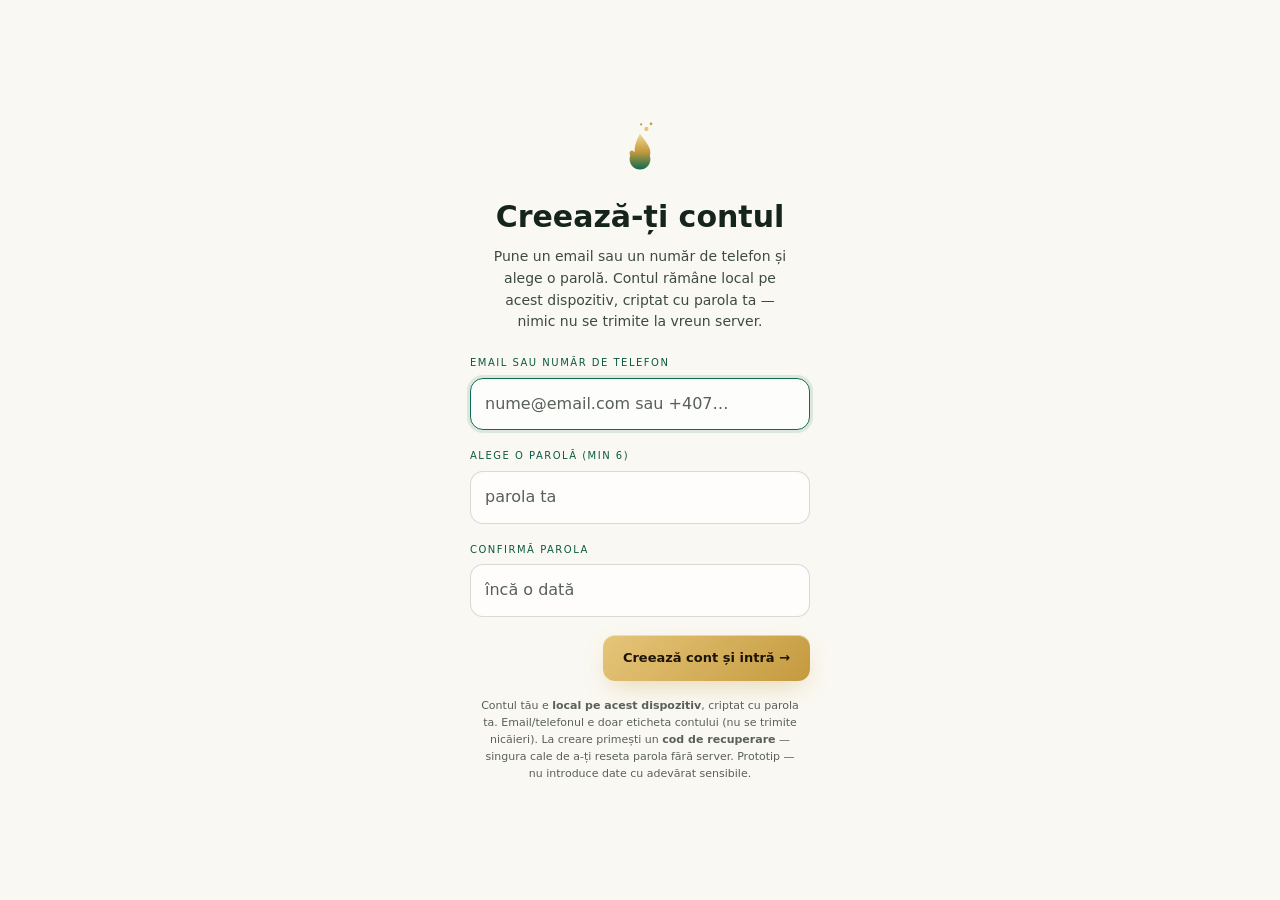
==== commit d34c52f7: "Rebrand: Cercul EIE -> Ember (flame identity, serif, new icons) Final brand direction chosen with th" ====
--- a/desktop.html
+++ b/desktop.html
@@ -10,16 +10,16 @@
 <meta name="apple-mobile-web-app-capable" content="yes">
 <meta name="mobile-web-app-capable" content="yes">
 <meta name="apple-mobile-web-app-status-bar-style" content="black-translucent">
-<meta name="apple-mobile-web-app-title" content="Cercul EIE">
-<title>Cercul EIE — Network Capital — Desktop</title>
+<meta name="apple-mobile-web-app-title" content="Ember">
+<title>Ember — capital de relații — Desktop</title>
 <meta name="apple-mobile-web-app-capable" content="yes">
 <meta name="mobile-web-app-capable" content="yes">
 <meta name="apple-mobile-web-app-status-bar-style" content="black-translucent">
-<meta name="apple-mobile-web-app-title" content="Cercul EIE">
+<meta name="apple-mobile-web-app-title" content="Ember">
 <meta name="mobile-web-app-capable" content="yes">
 <link rel="manifest" href="manifest.webmanifest">
 <meta name="theme-color" content="#0E6B50">
-<link rel="apple-touch-icon" href="[data-uri]">
+<link rel="apple-touch-icon" href="[data-uri]">
 <link rel="preconnect" href="https://fonts.googleapis.com">
 <link rel="preconnect" href="https://fonts.gstatic.com" crossorigin>
 <link href="https://fonts.googleapis.com/css2?family=Inter:wght@400;500;600;700;800&display=swap" rel="stylesheet">
@@ -38,7 +38,7 @@
   --glow:rgba(99,102,241,.10);
   --gold:var(--primary);--gold2:var(--primary2);--gold-dim:var(--primary-dim);--gold-soft:var(--primary-soft);
   --teal:var(--success);--teal-soft:var(--success-soft);
-  --serif:'Inter',system-ui,sans-serif;--sans:'Inter',system-ui,sans-serif;--ease:cubic-bezier(.22,1,.36,1);
+  --serif:'Georgia','Times New Roman',serif;--sans:'Inter',system-ui,sans-serif;--ease:cubic-bezier(.22,1,.36,1);
 }
 [data-theme="dark"]{
   /* DARK — slate + indigo */
@@ -934,6 +934,7 @@
 .hmember-l{font-size:11px;color:var(--muted);font-weight:600;flex:none}
 .hmember .memsel{flex:1;max-width:none;width:auto}
 </style>
+<style>.mk.flame{background:none!important;border:0!important;box-shadow:none!important;padding:0!important}.mk.flame svg{width:100%;height:100%;display:block}</style>
 
 <style id="eie-desktop-skin">
 /* ===== VARIANTA DE DESKTOP — strat generat, peste stilurile aplicatiei ===== */
@@ -1007,13 +1008,14 @@
 </style>
 </head>
 <body>
+<svg width="0" height="0" style="position:absolute" aria-hidden="true"><defs><linearGradient id="emberFl" x1="0" y1="1" x2="0" y2="0"><stop offset="0" stop-color="#0E6B50"/><stop offset=".5" stop-color="#C49A3E"/><stop offset="1" stop-color="#F0D894"/></linearGradient></defs></svg>
 <div class="shell">
 <a class="eie-toapp" href="index.html" title="Deschide varianta de telefon">📱 Versiunea de telefon</a>
 
 <a href="#mainContent" class="skiplink">Sari la conținut</a>
 <header role="banner">
   <div class="htop">
-    <div class="brand"><div class="mk">C</div><div class="t">Cercul EIE<small>Network Capital</small></div></div>
+    <div class="brand"><div class="mk flame"><svg viewBox="0 0 100 100" aria-hidden="true"><path d="M50 27 C 61 43 71 52 67 65 A 18 18 0 1 1 33 65 C 30 56 36 53 41 59 C 40 46 45 37 50 27 Z" fill="url(#emberFl)"/><circle cx="61" cy="19" r="3.7" fill="#E6C57A"/><circle cx="69" cy="10" r="2.3" fill="#C49A3E"/><circle cx="52" cy="11" r="1.9" fill="#C49A3E"/></svg></div><div class="t">Ember</div></div>
     <div class="hright">
       <button class="trustchip" id="trustChip" data-act="trustinfo" title="Local-Only · 0 date trimise" aria-label="Confidențialitate: Local-Only, 0 date trimise"><span class="tdot"></span><span id="trustChipL">Local</span></button>
       <button class="themebtn" id="quickBtn" title="Adaugă rapid (tasta N)" aria-label="Adaugă rapid o notiță sau un task" onclick="openQuick()">＋</button>
@@ -1028,7 +1030,7 @@
   <!-- ACASA -->
   <section id="acasa" class="view on">
     <div class="digest"><div class="e">Azi</div><div class="g" id="digG"></div><p id="digP"></p></div>
-    <div class="whyhere" id="whyHere">Un cerc privat unde construiești relații de afaceri care contează — la ritmul tău, cu datele rămase doar la tine.</div>
+    <div class="whyhere" id="whyHere">Un spațiu privat unde construiești relații de afaceri care contează — la ritmul tău, cu datele rămase doar la tine.</div>
     <div id="ahaCard"></div>
     <div id="backupNudge"></div>
     <div id="nextMeet"></div>
@@ -1146,7 +1148,7 @@
           <p id="aiTestStatus" style="font-size:12px;line-height:1.45;margin-top:10px;display:none"></p>
           <p class="aiwarn" id="aiPriv"></p>
           <button class="linklike" data-act="aiClear">Șterge configurarea</button>
-          <div style="font-size:10px;color:var(--muted);margin-top:10px;opacity:.7">versiune 2026-06-03k · dacă nu vezi acest text, ești pe o versiune veche din cache</div>
+          <div style="font-size:10px;color:var(--muted);margin-top:10px;opacity:.7">versiune 2026-06-07a · dacă nu vezi acest text, ești pe o versiune veche din cache</div>
         </div>
       </details>
       <div id="aiChat" class="aichat"></div>
@@ -1155,13 +1157,13 @@
     <div class="focusbar"><button class="btn ghost sm" data-act="focus" aria-label="Comuta modul Focus">🎯 Focus</button></div>
     <div id="focusPanel"></div>
     <div class="seccard" id="recCard"><div class="sec nobar"><span class="si">🎙️</span>Reportofon apel <span class="recver">v3.5</span></div>
-      <p class="sub">Merge cu <b>orice apel</b>, cu <b>oricine</b> — persoana <b>nu trebuie să fie în aplicație</b>. Pui apelul pe <b>difuzor</b>, captăm prin microfon și transcriem ce se vorbește, apoi facem rezumatul. <b>Nu salvăm audio</b>. Notă onestă: pe un singur telefon trebuie să ții Cercul deschis pe ecran (când treci în altă aplicație, telefonul oprește microfonul) — ideal pe difuzor sau pe un al 2-lea dispozitiv.</p>
+      <p class="sub">Merge cu <b>orice apel</b>, cu <b>oricine</b> — persoana <b>nu trebuie să fie în aplicație</b>. Pui apelul pe <b>difuzor</b>, captăm prin microfon și transcriem ce se vorbește, apoi facem rezumatul. <b>Nu salvăm audio</b>. Notă onestă: pe un singur telefon trebuie să ții Ember deschis pe ecran (când treci în altă aplicație, telefonul oprește microfonul) — ideal pe difuzor sau pe un al 2-lea dispozitiv.</p>
       <div id="recBody"></div>
     </div>
     <div class="seccard"><div class="sec"><span class="si">📅</span>Azi</div>
       <div id="todayBox"></div></div>
     <div class="seccard" id="meetCard"><div class="sec"><span class="si">🤝</span>Întâlniri</div>
-      <p class="sub">Adaugă-ți întâlnirile pe orice zi. Cele cu membri din Cerc se confirmă când acceptă și cealaltă parte; cele personale apar direct.</p>
+      <p class="sub">Adaugă-ți întâlnirile pe orice zi. Cele cu membri din rețea se confirmă când acceptă și cealaltă parte; cele personale apar direct.</p>
       <div class="addmeet">
         <input id="mAddWho" placeholder="Cu cine (nume)" aria-label="Cu cine">
         <div class="addmeet-row">
@@ -1320,8 +1322,8 @@
 
 <!-- LOCK / SETUP (cheie derivata din parola, doar in RAM) -->
 <div class="ob" id="lock" role="dialog" aria-modal="true" aria-labelledby="lockTitle">
-  <div class="mk">C</div>
-  <h1 id="lockTitle">Deblochează Cercul</h1>
+  <div class="mk flame"><svg viewBox="0 0 100 100" aria-hidden="true"><path d="M50 27 C 61 43 71 52 67 65 A 18 18 0 1 1 33 65 C 30 56 36 53 41 59 C 40 46 45 37 50 27 Z" fill="url(#emberFl)"/><circle cx="61" cy="19" r="3.7" fill="#E6C57A"/><circle cx="69" cy="10" r="2.3" fill="#C49A3E"/><circle cx="52" cy="11" r="1.9" fill="#C49A3E"/></svg></div>
+  <h1 id="lockTitle">Deblochează Ember</h1>
   <div class="lead" id="lockLead"></div>
   <div class="step on" id="lockMain" style="max-width:340px;width:100%">
     <div id="lockIdWrap" style="display:none">
@@ -1372,8 +1374,8 @@
 
 <!-- ONBOARDING WIZARD -->
 <div class="ob" id="ob" role="dialog" aria-modal="true" aria-label="Configurare cont">
-  <div class="mk">C</div>
-  <h1>Bun venit în Cerc</h1>
+  <div class="mk flame"><svg viewBox="0 0 100 100" aria-hidden="true"><path d="M50 27 C 61 43 71 52 67 65 A 18 18 0 1 1 33 65 C 30 56 36 53 41 59 C 40 46 45 37 50 27 Z" fill="url(#emberFl)"/><circle cx="61" cy="19" r="3.7" fill="#E6C57A"/><circle cx="69" cy="10" r="2.3" fill="#C49A3E"/><circle cx="52" cy="11" r="1.9" fill="#C49A3E"/></svg></div>
+  <h1>Bun venit în Ember</h1>
   <div class="lead">Găsește oamenii potriviți și fă conexiuni care contează — în câteva secunde. (Datele tale rămân criptate și sub controlul tău.)</div>
   <div class="step on" data-s="0"><label>Cum te numim?</label><input id="obName" placeholder="Nume si prenume" autocomplete="off">
     <label>Domeniul tau</label><input id="obInd" placeholder="ex: Imobiliare, IT, Energie…" autocomplete="off"></div>
@@ -1485,7 +1487,7 @@
 function checkTaskNotifs(){if(!NOTIFY||!DB||!notifSupported()||Notification.permission!=="granted")return;const td=today();
   (DB.tasks||[]).filter(t=>t.member_id===ME&&!t.done&&t.due&&t.due<=td).forEach(t=>{
     if(NOTIFIED.has(t.id))return;NOTIFIED.add(t.id);
-    try{new Notification("Task scadent — Cercul EIE",{body:t.text+(t.due<td?" (intarziat)":" (azi)"),tag:"cercul-task-"+t.id});}catch(_){}});}
+    try{new Notification("Task scadent — Ember",{body:t.text+(t.due<td?" (intarziat)":" (azi)"),tag:"cercul-task-"+t.id});}catch(_){}});}
 function countUp(el,target,suffix){if(!el)return;target=+target||0;suffix=suffix||"";
   if(!anim()){el.textContent=target+suffix;return;}
   const t0=performance.now(),dur=750;
@@ -1639,7 +1641,7 @@
 function handleRestore(ev){const f=ev.target.files&&ev.target.files[0];if(!f)return;
   const r=new FileReader();
   r.onload=async()=>{ev.target.value="";let o;try{o=JSON.parse(String(r.result));}catch(_){toast("Fisier .eie invalid");return;}
-    if(!o||o.app!=="cercul-eie"||!o.ct||!o.iv||!o.salt){toast("Nu pare un backup Cercul EIE");return;}
+    if(!o||o.app!=="cercul-eie"||!o.ct||!o.iv||!o.salt){toast("Nu pare un backup Ember");return;}
     const pw=prompt("Parola backup-ului (cea aleasa la export):");if(pw===null)return;if(!pw){toast("Parola necesara");return;}
     try{showProc();const key=await deriveKey(pw,unb64(o.salt));
       const pt=await crypto.subtle.decrypt({name:"AES-GCM",iv:unb64(o.iv)},key,unb64(o.ct));
@@ -1688,7 +1690,7 @@
     DB.matches.push({id:DB.seq++,offer_item:o.id,seek_item:s.id,offer_member:o.member_id,seek_member:s.member_id,score,common,status:"propus",offer_consent:0,seek_consent:0});}
   save();}
 function ctx(m){const o=DB.items.find(i=>i.id===m.offer_item),s=DB.items.find(i=>i.id===m.seek_item);
-  DB.messages.push({id:DB.seq++,match_id:m.id,sender:null,text:`Cercul v-a pus in legatura. ${name(m.seek_member)} cauta „${s.text}”, iar ${name(m.offer_member)} ofera „${o.text}”. Sursa: ${o.source}. Trust Score verificat.`});}
+  DB.messages.push({id:DB.seq++,match_id:m.id,sender:null,text:`Ember v-a pus in legatura. ${name(m.seek_member)} cauta „${s.text}”, iar ${name(m.offer_member)} ofera „${o.text}”. Sursa: ${o.source}. Trust Score verificat.`});}
 function consent(mid,a){const m=DB.matches.find(x=>x.id===mid);if(!m||m.status==="conectat")return;
   if(ME!==m.offer_member&&ME!==m.seek_member)return;
   if(!a){m.status="respins";logA("Refuz potrivire");save();render();toast("Refuzat");return;}
@@ -1807,8 +1809,8 @@
 function renderExchange(){const t=$("#myConnCode");if(t)connCode().then(c=>{t.value=c;});}
 // loop5 R2: bucla virala — invita pe cineva (share nativ / clipboard) cu pitch + cod
 async function inviteSomeone(){const code=await connCode();const me=mem(ME)||{name:""};
-  const msg="Te invit în Cercul meu — o rețea de business unde TU controlezi datele (criptate, nu sunt vândute).\n\nAdaugă-mă cu acest cod:\n"+code+"\n\nDeschide app-ul Cercul → Rețea → «Adaugă în rețea» și lipește codul. Apoi trimite-mi codul tău și suntem conectați.";
-  try{if(navigator.share){await navigator.share({title:"Invitație în Cerc",text:msg});logA("Invitație trimisă");return;}}catch(_){}
+  const msg="Te invit în Ember — rețeaua mea privată unde TU controlezi datele (criptate, nu sunt vândute).\n\nAdaugă-mă cu acest cod:\n"+code+"\n\nDeschide app-ul Ember → Rețea → «Adaugă în rețea» și lipește codul. Apoi trimite-mi codul tău și suntem conectați.";
+  try{if(navigator.share){await navigator.share({title:"Invitație în Ember",text:msg});logA("Invitație trimisă");return;}}catch(_){}
   try{if(navigator.clipboard&&navigator.clipboard.writeText){await navigator.clipboard.writeText(msg);logA("Invitație copiată");toast("Invitație copiată — trimite-o pe WhatsApp/email/SMS");return;}}catch(_){}
   toast("Copiază codul de mai sus și trimite-l unui contact");}
 function copyConnCode(){connCode().then(code=>{if(!code){toast("Cod indisponibil");return;}
@@ -2100,7 +2102,7 @@
 async function aiSend(){if(!aiOn()){toast("Configurează întâi asistentul (⚙ Setări)");return;}
   const inp=$("#aiInput");const text=clean((inp&&inp.value||"").trim());if(!text)return;
   inp.value="";DB.aichat=DB.aichat||[];DB.aichat.push({role:"user",content:text});renderAiChat();
-  const sys="Ești secretara AI a unei aplicații private de business networking numite Cercul. Răspunde concis, util și practic, în limba română."+(aiCfg().ctx?("\n\nContext local (folosește-l doar dacă e relevant):\n"+aiContext()):"");
+  const sys="Ești secretara AI a unei aplicații private de business networking numite Ember. Răspunde concis, util și practic, în limba română."+(aiCfg().ctx?("\n\nContext local (folosește-l doar dacă e relevant):\n"+aiContext()):"");
   const msgs=[{role:"system",content:sys},...DB.aichat.filter(m=>m.role!=="system").slice(-12)];
   const btn=$("#aiSendBtn");if(btn){btn.disabled=true;btn.textContent="…";}
   const host=$("#aiChat");if(host){host.appendChild(h("div",{class:"aimsg a",id:"aiTyping",text:"scrie…"}));host.scrollTop=host.scrollHeight;}
@@ -2169,7 +2171,7 @@
 function renderRec(){const host=$("#recBody");if(!host)return;const r=DB.rec||{};
   if(!r.consent){const items=[
     h("p",{class:"aihint-intro",text:"⚖ Asigură-te că ai dreptul/acordul să înregistrezi (în multe țări e nevoie de consimțământul ambelor părți). Pune apelul pe difuzor pentru ambele voci."})];
-    if(iosDevice()&&isStandalone())items.push(h("p",{class:"aihint-intro",text:"📱 Pe iPhone, în aplicația de pe ecranul principal, iOS poate închide aplicația la pornirea microfonului. Pentru înregistrare stabilă, deschide Cercul în Safari (browser)."}));
+    if(iosDevice()&&isStandalone())items.push(h("p",{class:"aihint-intro",text:"📱 Pe iPhone, în aplicația de pe ecranul principal, iOS poate închide aplicația la pornirea microfonului. Pentru înregistrare stabilă, deschide Ember în Safari (browser)."}));
     if(aiExternal())items.push(h("p",{class:"aihint-intro",text:"🌐 Transcrierea o face "+aiCfg().provider+" (AI extern): la Stop, audio-ul apelului pleacă la acest furnizor. Pentru 100% pe dispozitiv, alege un asistent local din ⚙ Setări."}));
     items.push(h("button",{class:"btn gold sm","data-act":"recConsent",text:"Am înțeles — activează reportofonul"}));
     setKids(host,...items);return;}
@@ -2178,7 +2180,7 @@
       h("button",{class:"btn sm recbtn rec","data-act":"recStop",onclick:()=>recStop()},h("span",{class:"recdot"}),h("span",{text:"Stop și rezumă"})),
       h("span",{class:"rectimer",id:"recTimer",text:recTimeStr()})),
     h("div",{class:"recstat",text:aiExternal()?("🎙️ Înregistrez — la Stop, audio-ul pleacă la "+aiCfg().provider+" pt. transcriere, apoi e șters"):"🎙️ Înregistrez — la Stop transcriu pe dispozitiv și rezum (audio șters după)"}),
-    h("div",{class:"rechint",text:"Pune apelul pe difuzor și ține Cercul deschis pe ecran. Prinde ambele voci."}),
+    h("div",{class:"rechint",text:"Pune apelul pe difuzor și ține Ember deschis pe ecran. Prinde ambele voci."}),
     h("textarea",{id:"recText",class:"rectext",rows:"7","aria-label":"Transcriere live",readonly:"",placeholder:"Transcrierea apare aici (live pe Android; pe iPhone, la Stop)…"}));
     const t=$("#recText");if(t){t.value=r.transcript||"";t.scrollTop=t.scrollHeight;}return;}
   // oprit
@@ -2217,7 +2219,7 @@
   if(aiOn()&&!aiAudioOk())toast("Furnizorul AI „"+aiCfg().provider+"” nu transcrie audio — pe telefon folosește Gemini sau Standard. Înregistrez, dar transcrierea poate rămâne goală.");
   // iPhone instalat pe ecranul principal: iOS poate inchide aplicatia la pornirea microfonului. Avertizam o data.
   if(iosDevice()&&isStandalone()&&localStorage.getItem("eie_rec_ios_ack")!=="1"){
-    if(!confirm("Pe iPhone, în aplicația deschisă de pe ecranul principal, iOS poate ÎNCHIDE aplicația când pornește microfonul (limitare Apple).\n\nCel mai sigur: deschide Cercul în Safari (din browser) și înregistrează acolo.\n\nÎncerc totuși aici? Dacă se închide, redeschide aplicația și deblochează — datele rămân salvate."))return;
+    if(!confirm("Pe iPhone, în aplicația deschisă de pe ecranul principal, iOS poate ÎNCHIDE aplicația când pornește microfonul (limitare Apple).\n\nCel mai sigur: deschide Ember în Safari (din browser) și înregistrează acolo.\n\nÎncerc totuși aici? Dacă se închide, redeschide aplicația și deblochează — datele rămân salvate."))return;
     localStorage.setItem("eie_rec_ios_ack","1");
   }
   DB.rec=DB.rec||{};DB.rec.err="";recRecoverArm(); // pe iPhone-PWA: daca promptul de microfon reincarca pagina, ne reconectam automat
@@ -2477,7 +2479,7 @@
     const o=DB.items.find(i=>i.id===m.offer_item)||{text:"",source:""},s=DB.items.find(i=>i.id===m.seek_item)||{text:"",source:""};
     const off=m.offer_member===ME,cel=mem(off?m.seek_member:m.offer_member)||{name:"?",industry:"",role:"",trust:0,color:"#6366F1"};
     const euc=off?m.offer_consent:m.seek_consent,rev=m.status==="conectat",nC=(m.common||[]).length;
-    const nm=rev?cel.name:"Membru din Cerc",ro=rev?cel.role:(cel.industry||"Business")+" · identitate ascunsa";
+    const nm=rev?cel.name:"Membru din rețea",ro=rev?cel.role:(cel.industry||"Business")+" · identitate ascunsa";
     const av=h("div",{class:"av sq",style:{width:"46px",height:"46px",fontSize:"16px"}},rev?ini(cel.name):"✦");
     av.style.background=rev?(cel.color||"#6366F1"):"var(--primary)"; // culoare din paleta controlata, nu input
     const pill=h("span",{class:rev?"statuspill ok":euc?"statuspill warn":"statuspill"},h("span",{class:"sd"}),rev?"Conectat":euc?"In asteptare":"Sugestie");
@@ -2938,20 +2940,20 @@
 function meetTitle(m){const cel=mem(ME===m.a?m.b:m.a)||{name:m.guest||"?"};return "Intalnire cu "+cel.name;}
 function veventFor(m){const[s,e]=meetDates(m.when);
   return["BEGIN:VEVENT","UID:meet-"+m.id+"@cercul","DTSTART:"+s,"DTEND:"+e,"SUMMARY:"+icsEsc(meetTitle(m)),
-    m.place?"LOCATION:"+icsEsc(m.place):"","DESCRIPTION:"+icsEsc("Programata prin Cercul EIE"),"END:VEVENT"].filter(Boolean);}
-function icsFor(m){return["BEGIN:VCALENDAR","VERSION:2.0","PRODID:-//Cercul EIE//RO//",...veventFor(m),"END:VCALENDAR"].join("\r\n");}
+    m.place?"LOCATION:"+icsEsc(m.place):"","DESCRIPTION:"+icsEsc("Programata prin Ember"),"END:VEVENT"].filter(Boolean);}
+function icsFor(m){return["BEGIN:VCALENDAR","VERSION:2.0","PRODID:-//Ember//RO//",...veventFor(m),"END:VCALENDAR"].join("\r\n");}
 // loop2 #20: export agenda completa — toate intalnirile confirmate intr-un singur .ics
 function exportAllICS(){const conf=(DB.meetings||[]).filter(m=>m.status==="confirmat"&&(m.a===ME||m.b===ME))
     .sort((a,b)=>String(a.when).localeCompare(String(b.when)));
   if(!conf.length){toast("Nicio intalnire confirmata de exportat");return;}
-  const lines=["BEGIN:VCALENDAR","VERSION:2.0","PRODID:-//Cercul EIE//RO//"];
+  const lines=["BEGIN:VCALENDAR","VERSION:2.0","PRODID:-//Ember//RO//"];
   conf.forEach(m=>lines.push(...veventFor(m)));lines.push("END:VCALENDAR");
   try{const blob=new Blob([lines.join("\r\n")],{type:"text/calendar"});const a=document.createElement("a");
     a.href=URL.createObjectURL(blob);a.download="agenda-cercul.ics";a.click();setTimeout(()=>URL.revokeObjectURL(a.href),2000);
     logA("Export agenda completa (.ics): "+conf.length+" intalniri");toast("Agenda (.ics) descarcata · "+conf.length+" intalniri");
   }catch(e){toast("Export esuat");}}
 function gcalUrl(m){const[s,e]=meetDates(m.when);
-  const p=new URLSearchParams({action:"TEMPLATE",text:meetTitle(m),dates:s+"/"+e,details:"Programata prin Cercul EIE",location:m.place||""});
+  const p=new URLSearchParams({action:"TEMPLATE",text:meetTitle(m),dates:s+"/"+e,details:"Programata prin Ember",location:m.place||""});
   return "https://calendar.google.com/calendar/render?"+p.toString();}
 function mailtoUrl(m){const subj="Confirmare intalnire — "+meetTitle(m);
   const body="Buna,\n\nConfirm intalnirea noastra: "+fmtWhen(m.when)+(m.place?(", "+m.place):"")+".\n\nCu stima,";
@@ -3106,7 +3108,7 @@
 /* onboarding */
 function obShow(){$("#ob").classList.add("on");}
 function obDots(){$$("#obDots i").forEach((d,i)=>d.classList.toggle("on",i<=obStep));}
-function obGo(s){obStep=s;$$(".ob .step").forEach(e=>e.classList.toggle("on",+e.dataset.s===s));obDots();$("#obNext").textContent=s===3?"Intra in Cerc ✦":"Continua →";}
+function obGo(s){obStep=s;$$(".ob .step").forEach(e=>e.classList.toggle("on",+e.dataset.s===s));obDots();$("#obNext").textContent=s===3?"Intră în Ember ✦":"Continua →";}
 function obNext(){
   if(obStep===0){if(!$("#obName").value.trim()){$("#obName").focus();return;}}
   if(obStep<3){obGo(obStep+1);return;}
@@ -3386,7 +3388,7 @@
   showLock(hasAcct?"unlock":"setup");
   // daca iOS a INCHIS complet aplicatia in timpul unei inregistrari (sessionStorage pierdut, dar firimitura ramane), explicam
   try{const cr=+(localStorage.getItem("eie_rec_crumb")||0);if(cr&&Date.now()-cr<10*60000){localStorage.removeItem("eie_rec_crumb");
-    setTimeout(()=>toast("iOS a închis aplicația în timpul înregistrării (limitare Apple). Datele tale sunt salvate — deblochează. Pentru înregistrare stabilă, deschide Cercul în Safari."),700);}}catch(_){}
+    setTimeout(()=>toast("iOS a închis aplicația în timpul înregistrării (limitare Apple). Datele tale sunt salvate — deblochează. Pentru înregistrare stabilă, deschide Ember în Safari."),700);}}catch(_){}
 })();
 </script>
 </body>
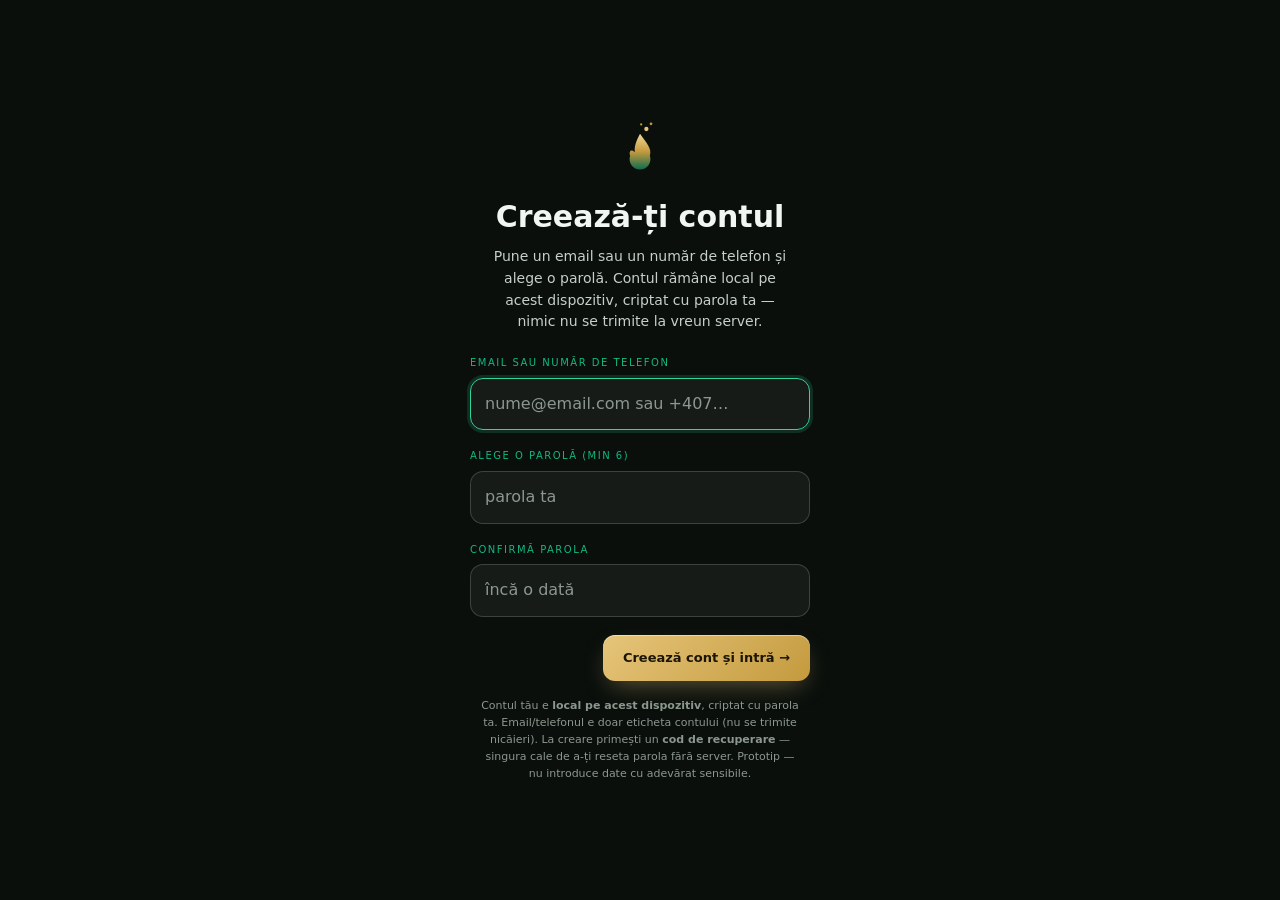
==== commit 7f0e7c80: "Ember, the Musk way: dark obsidian default + branded splash + flame flicker - Dark obsidian is now t" ====
--- a/desktop.html
+++ b/desktop.html
@@ -934,7 +934,7 @@
 .hmember-l{font-size:11px;color:var(--muted);font-weight:600;flex:none}
 .hmember .memsel{flex:1;max-width:none;width:auto}
 </style>
-<style>.mk.flame{background:none!important;border:0!important;box-shadow:none!important;padding:0!important}.mk.flame svg{width:100%;height:100%;display:block}</style>
+<style>.mk.flame{background:none!important;border:0!important;box-shadow:none!important;padding:0!important}.mk.flame svg{width:100%;height:100%;display:block}#splash{position:fixed;inset:0;z-index:300;display:grid;place-items:center;background:radial-gradient(120% 120% at 50% 34%,#15241c,#0A0F0C 62%);transition:opacity .55s ease}#splash.gone{opacity:0;pointer-events:none}.splash-in{display:flex;flex-direction:column;align-items:center;gap:15px;animation:splashRise .55s cubic-bezier(.22,1,.36,1) both}.splash-flame{width:92px;height:92px;transform-origin:50% 82%;animation:emberFlicker 2.4s ease-in-out infinite;filter:drop-shadow(0 6px 26px rgba(230,197,122,.35))}.splash-name{font-family:'Georgia','Times New Roman',serif;font-size:31px;font-weight:700;letter-spacing:.5px;color:#F2F6F2}@keyframes emberFlicker{0%,100%{transform:scale(1,1) translateY(0);opacity:1}20%{transform:scale(1.05,.97) translateY(-1px);opacity:.9}45%{transform:scale(.97,1.04) translateY(.5px);opacity:1}70%{transform:scale(1.03,.98) translateY(-.5px);opacity:.94}}@keyframes splashRise{from{opacity:0;transform:translateY(9px)}to{opacity:1;transform:none}}.reduce-motion .splash-flame,.reduce-motion .splash-in{animation:none}@media (prefers-reduced-motion:reduce){.splash-flame,.splash-in{animation:none}}</style>
 
 <style id="eie-desktop-skin">
 /* ===== VARIANTA DE DESKTOP — strat generat, peste stilurile aplicatiei ===== */
@@ -1009,6 +1009,7 @@
 </head>
 <body>
 <svg width="0" height="0" style="position:absolute" aria-hidden="true"><defs><linearGradient id="emberFl" x1="0" y1="1" x2="0" y2="0"><stop offset="0" stop-color="#0E6B50"/><stop offset=".5" stop-color="#C49A3E"/><stop offset="1" stop-color="#F0D894"/></linearGradient></defs></svg>
+<div id="splash" aria-hidden="true"><div class="splash-in"><svg class="splash-flame" viewBox="0 0 100 100" aria-hidden="true"><path d="M50 27 C 61 43 71 52 67 65 A 18 18 0 1 1 33 65 C 30 56 36 53 41 59 C 40 46 45 37 50 27 Z" fill="url(#emberFl)"/><circle cx="61" cy="19" r="3.7" fill="#E6C57A"/><circle cx="69" cy="10" r="2.3" fill="#C49A3E"/><circle cx="52" cy="11" r="1.9" fill="#C49A3E"/></svg><div class="splash-name">Ember</div></div></div>
 <div class="shell">
 <a class="eie-toapp" href="index.html" title="Deschide varianta de telefon">📱 Versiunea de telefon</a>
 
@@ -1148,7 +1149,7 @@
           <p id="aiTestStatus" style="font-size:12px;line-height:1.45;margin-top:10px;display:none"></p>
           <p class="aiwarn" id="aiPriv"></p>
           <button class="linklike" data-act="aiClear">Șterge configurarea</button>
-          <div style="font-size:10px;color:var(--muted);margin-top:10px;opacity:.7">versiune 2026-06-07a · dacă nu vezi acest text, ești pe o versiune veche din cache</div>
+          <div style="font-size:10px;color:var(--muted);margin-top:10px;opacity:.7">versiune 2026-06-07b · dacă nu vezi acest text, ești pe o versiune veche din cache</div>
         </div>
       </details>
       <div id="aiChat" class="aichat"></div>
@@ -3360,7 +3361,11 @@
 },IDLE_MS);}
 ["pointerdown","keydown","touchstart"].forEach(ev=>window.addEventListener(ev,resetIdle,{passive:true}));
 
-applyTheme(localStorage.getItem(TKEY)||"light");
+/* Musk: dark obsidian e identitatea implicita. Migrare UNICA spre dark pentru cei care aveau
+   "light" din vechiul default (nealeasa deliberat). Poti comuta inapoi oricand si ramane. */
+if(!localStorage.getItem("eie_theme_migrated")){localStorage.setItem("eie_theme_migrated","1");if(!localStorage.getItem(TKEY)||localStorage.getItem(TKEY)==="light")localStorage.setItem(TKEY,"dark");}
+applyTheme(localStorage.getItem(TKEY)||"dark");
+(function(){const sp=document.getElementById("splash");if(!sp)return;const hide=()=>{sp.classList.add("gone");setTimeout(()=>{try{sp.remove();}catch(_){}}, 650);};setTimeout(hide,900);})();
 RM=localStorage.getItem("cercul_rm")==="1";applyRM();
 DATEABS=localStorage.getItem("cercul_dateabs")==="1";applyDateAbs();
 NOTIFY=localStorage.getItem("cercul_notify")==="1"&&notifSupported()&&Notification.permission==="granted";applyNotify();
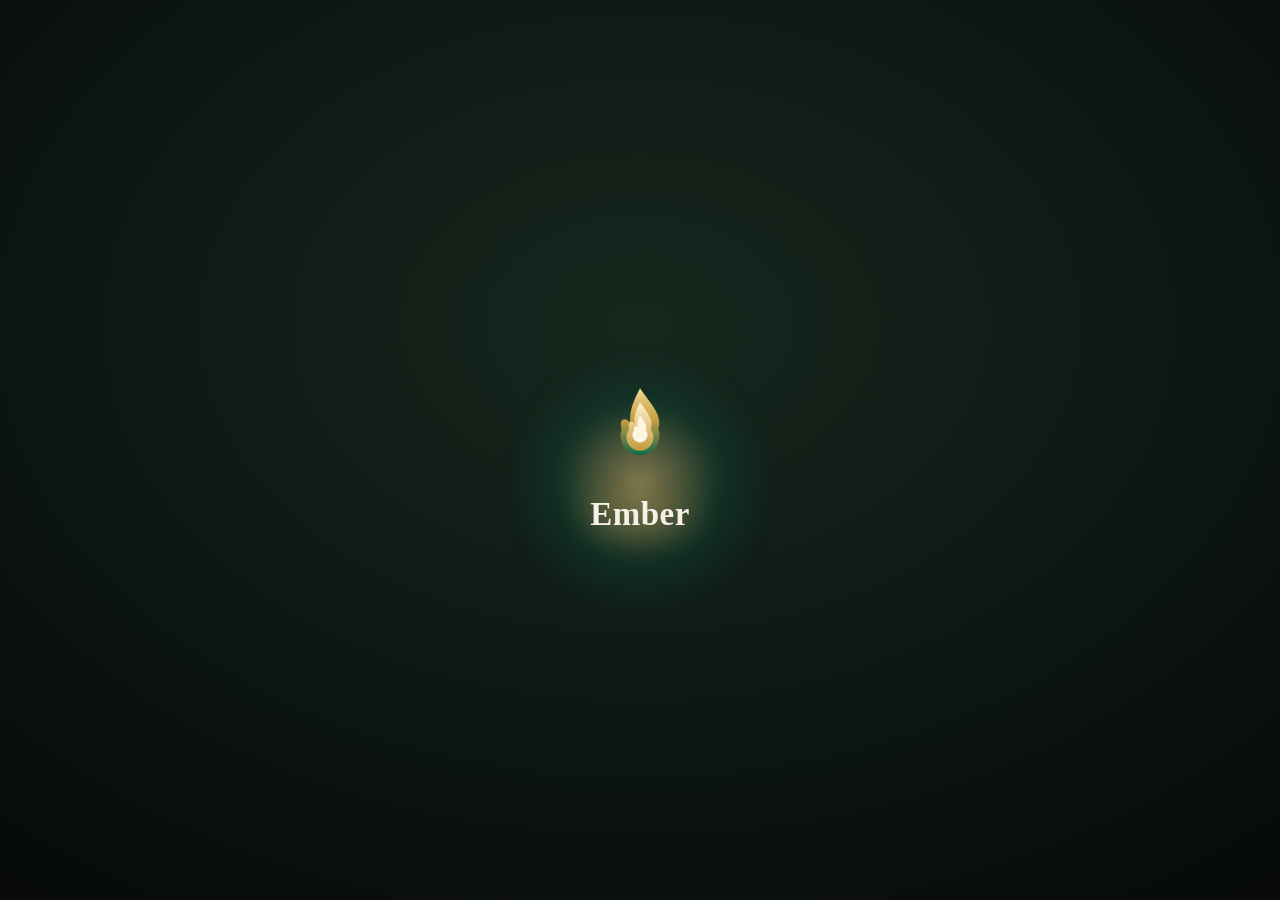
==== commit bbde4ef8: "WOW launch animation: living animated fire splash Upgraded the static splash into an animated 'fire'" ====
--- a/desktop.html
+++ b/desktop.html
@@ -5,7 +5,7 @@
 <!-- CSP: connect-src restrans STRICT la origin-ul releului (loop5: implicit doar localhost; self-host isi adauga domeniul).
      Local-Only ramane default (sync e opt-in). Releul e zero-knowledge: vede doar ciphertext E2EE, nu continut.
      'unsafe-inline' la script e necesar pt. arhitectura single-file; exfiltrarea catre ALTE domenii ramane blocata. -->
-<meta http-equiv="Content-Security-Policy" content="default-src 'none'; script-src 'unsafe-inline'; style-src 'unsafe-inline' https://fonts.googleapis.com; font-src https://fonts.gstatic.com; img-src data:; manifest-src 'self'; connect-src http://127.0.0.1:* http://localhost:* https://api.openai.com https://api.anthropic.com https://generativelanguage.googleapis.com https://openrouter.ai; base-uri 'none'; form-action 'none'; frame-src 'none'; object-src 'none'; require-trusted-types-for 'script'">
+<meta http-equiv="Content-Security-Policy" content="default-src 'none'; script-src 'unsafe-inline' 'self'; worker-src 'self'; style-src 'unsafe-inline' https://fonts.googleapis.com; font-src https://fonts.gstatic.com; img-src data:; manifest-src 'self'; connect-src http://127.0.0.1:* http://localhost:* https://api.openai.com https://api.anthropic.com https://generativelanguage.googleapis.com https://openrouter.ai; base-uri 'none'; form-action 'none'; frame-src 'none'; object-src 'none'; require-trusted-types-for 'script'">
 <meta name="viewport" content="width=device-width, initial-scale=1, viewport-fit=cover">
 <meta name="apple-mobile-web-app-capable" content="yes">
 <meta name="mobile-web-app-capable" content="yes">
@@ -934,7 +934,7 @@
 .hmember-l{font-size:11px;color:var(--muted);font-weight:600;flex:none}
 .hmember .memsel{flex:1;max-width:none;width:auto}
 </style>
-<style>.mk.flame{background:none!important;border:0!important;box-shadow:none!important;padding:0!important}.mk.flame svg{width:100%;height:100%;display:block}#splash{position:fixed;inset:0;z-index:300;display:grid;place-items:center;background:radial-gradient(120% 120% at 50% 34%,#15241c,#0A0F0C 62%);transition:opacity .55s ease}#splash.gone{opacity:0;pointer-events:none}.splash-in{display:flex;flex-direction:column;align-items:center;gap:15px;animation:splashRise .55s cubic-bezier(.22,1,.36,1) both}.splash-flame{width:92px;height:92px;transform-origin:50% 82%;animation:emberFlicker 2.4s ease-in-out infinite;filter:drop-shadow(0 6px 26px rgba(230,197,122,.35))}.splash-name{font-family:'Georgia','Times New Roman',serif;font-size:31px;font-weight:700;letter-spacing:.5px;color:#F2F6F2}@keyframes emberFlicker{0%,100%{transform:scale(1,1) translateY(0);opacity:1}20%{transform:scale(1.05,.97) translateY(-1px);opacity:.9}45%{transform:scale(.97,1.04) translateY(.5px);opacity:1}70%{transform:scale(1.03,.98) translateY(-.5px);opacity:.94}}@keyframes splashRise{from{opacity:0;transform:translateY(9px)}to{opacity:1;transform:none}}.reduce-motion .splash-flame,.reduce-motion .splash-in{animation:none}@media (prefers-reduced-motion:reduce){.splash-flame,.splash-in{animation:none}}</style>
+<style>.mk.flame{background:none!important;border:0!important;box-shadow:none!important;padding:0!important}.mk.flame svg{width:100%;height:100%;display:block}#splash{position:fixed;inset:0;z-index:300;display:grid;place-items:center;background:radial-gradient(125% 125% at 50% 36%,#16271e,#070A08 64%);transition:opacity .6s ease,transform .6s ease}#splash.gone{opacity:0;transform:scale(1.08);pointer-events:none}.splash-stage{position:relative;display:flex;flex-direction:column;align-items:center;gap:22px}.splash-glow{position:absolute;top:-10px;left:50%;width:270px;height:270px;margin-left:-135px;border-radius:50%;background:radial-gradient(circle,rgba(230,197,122,.55),rgba(14,107,80,.22) 42%,transparent 70%);filter:blur(7px);animation:glowPulse 2.4s ease-in-out infinite;z-index:0}.splash-flame{position:relative;z-index:2;width:108px;height:108px;animation:splashIgnite 1s cubic-bezier(.2,1.3,.4,1) both}.splash-flame path{transform-box:fill-box;transform-origin:50% 100%}.fl-out{animation:flickerA 1.5s ease-in-out infinite}.fl-in{animation:flickerB 1.05s ease-in-out infinite}.fl-core{animation:flickerB .72s ease-in-out infinite}.splash-embers{position:absolute;inset:0;z-index:1;pointer-events:none}.splash-embers i{position:absolute;bottom:46%;border-radius:50%;background:#F0D89A;box-shadow:0 0 8px 1px rgba(230,197,122,.85);opacity:0;animation:sparkRise 1.9s ease-out infinite}.splash-name{position:relative;z-index:2;font-family:'Georgia','Times New Roman',serif;font-size:33px;font-weight:700;color:#F6F1E6;text-shadow:0 2px 34px rgba(230,197,122,.55);opacity:0;animation:nameIgnite .8s ease .35s both}@keyframes splashIgnite{0%{transform:scale(.15) translateY(22px);opacity:0;filter:blur(5px)}55%{transform:scale(1.14) translateY(0);opacity:1;filter:blur(0)}78%{transform:scale(.95)}100%{transform:scale(1)}}@keyframes nameIgnite{0%{opacity:0;transform:translateY(12px);letter-spacing:7px;filter:blur(3px)}100%{opacity:1;transform:none;letter-spacing:.5px;filter:blur(0)}}@keyframes glowPulse{0%,100%{transform:scale(1);opacity:.6}50%{transform:scale(1.2);opacity:.95}}@keyframes flickerA{0%,100%{transform:scaleY(1) scaleX(1) skewX(0) translateY(0)}25%{transform:scaleY(1.07) scaleX(.96) skewX(-2.5deg) translateY(-1px)}50%{transform:scaleY(.96) scaleX(1.04) skewX(1.5deg)}75%{transform:scaleY(1.05) scaleX(.98) skewX(2.5deg) translateY(-.6px)}}@keyframes flickerB{0%,100%{transform:scaleY(1) skewX(0)}30%{transform:scaleY(1.12) skewX(4deg) translateY(-1.5px)}60%{transform:scaleY(.9) skewX(-4deg)}}@keyframes sparkRise{0%{transform:translate(0,0) scale(1);opacity:0}12%{opacity:1}100%{transform:translate(var(--dx,0),-88px) scale(.25);opacity:0}}.reduce-motion .splash-embers{display:none}.reduce-motion .splash-glow,.reduce-motion .splash-flame,.reduce-motion .splash-flame path,.reduce-motion .splash-name{animation:none!important;opacity:1!important;transform:none!important}@media (prefers-reduced-motion:reduce){.splash-embers{display:none}.splash-glow,.splash-flame,.splash-flame path,.splash-name{animation:none!important;opacity:1!important;transform:none!important}}</style>
 
 <style id="eie-desktop-skin">
 /* ===== VARIANTA DE DESKTOP — strat generat, peste stilurile aplicatiei ===== */
@@ -1008,8 +1008,8 @@
 </style>
 </head>
 <body>
-<svg width="0" height="0" style="position:absolute" aria-hidden="true"><defs><linearGradient id="emberFl" x1="0" y1="1" x2="0" y2="0"><stop offset="0" stop-color="#0E6B50"/><stop offset=".5" stop-color="#C49A3E"/><stop offset="1" stop-color="#F0D894"/></linearGradient></defs></svg>
-<div id="splash" aria-hidden="true"><div class="splash-in"><svg class="splash-flame" viewBox="0 0 100 100" aria-hidden="true"><path d="M50 27 C 61 43 71 52 67 65 A 18 18 0 1 1 33 65 C 30 56 36 53 41 59 C 40 46 45 37 50 27 Z" fill="url(#emberFl)"/><circle cx="61" cy="19" r="3.7" fill="#E6C57A"/><circle cx="69" cy="10" r="2.3" fill="#C49A3E"/><circle cx="52" cy="11" r="1.9" fill="#C49A3E"/></svg><div class="splash-name">Ember</div></div></div>
+<svg width="0" height="0" style="position:absolute" aria-hidden="true"><defs><linearGradient id="emberFl" x1="0" y1="1" x2="0" y2="0"><stop offset="0" stop-color="#0E6B50"/><stop offset=".5" stop-color="#C49A3E"/><stop offset="1" stop-color="#F0D894"/></linearGradient><linearGradient id="emberCore" x1="0" y1="1" x2="0" y2="0"><stop offset="0" stop-color="#C49A3E"/><stop offset="1" stop-color="#FFF3D0"/></linearGradient></defs></svg>
+<div id="splash" aria-hidden="true"><div class="splash-stage"><div class="splash-glow"></div><div class="splash-embers"><i style="left:48%;--dx:-14px;width:5px;height:5px;animation-delay:0s"></i><i style="left:44%;--dx:10px;width:4px;height:4px;animation-delay:.3s"></i><i style="left:53%;--dx:16px;width:6px;height:6px;animation-delay:.6s"></i><i style="left:50%;--dx:-8px;width:3px;height:3px;animation-delay:.9s"></i><i style="left:46%;--dx:22px;width:5px;height:5px;animation-delay:1.2s"></i><i style="left:55%;--dx:-18px;width:4px;height:4px;animation-delay:.45s"></i><i style="left:50%;--dx:4px;width:7px;height:7px;animation-delay:1.5s"></i><i style="left:42%;--dx:-4px;width:3px;height:3px;animation-delay:.75s"></i></div><svg class="splash-flame" viewBox="0 0 100 100" aria-hidden="true"><path class="fl-out" d="M50 27 C 61 43 71 52 67 65 A 18 18 0 1 1 33 65 C 30 56 36 53 41 59 C 40 46 45 37 50 27 Z" fill="url(#emberFl)"/><path class="fl-in" d="M50 40 C 57 50 63 56 60 65 A 12.5 12.5 0 1 1 40 65 C 38 58 42 56 45 60 C 44 52 47 46 50 40 Z" fill="url(#emberCore)"/><path class="fl-core" d="M50 52 C 54 58 57 61 55.5 66 A 7 7 0 1 1 44.5 66 C 44 62 46 61 48 63 C 47 58 49 55 50 52 Z" fill="#FFF6E0"/></svg><div class="splash-name">Ember</div></div></div>
 <div class="shell">
 <a class="eie-toapp" href="index.html" title="Deschide varianta de telefon">📱 Versiunea de telefon</a>
 
@@ -1149,7 +1149,7 @@
           <p id="aiTestStatus" style="font-size:12px;line-height:1.45;margin-top:10px;display:none"></p>
           <p class="aiwarn" id="aiPriv"></p>
           <button class="linklike" data-act="aiClear">Șterge configurarea</button>
-          <div style="font-size:10px;color:var(--muted);margin-top:10px;opacity:.7">versiune 2026-06-07b · dacă nu vezi acest text, ești pe o versiune veche din cache</div>
+          <div style="font-size:10px;color:var(--muted);margin-top:10px;opacity:.7">versiune 2026-06-07d · dacă nu vezi acest text, ești pe o versiune veche din cache</div>
         </div>
       </details>
       <div id="aiChat" class="aichat"></div>
@@ -1424,7 +1424,7 @@
 try{if(window.trustedTypes&&trustedTypes.createPolicy){trustedTypes.createPolicy("default",{
   createHTML:()=>{throw new TypeError("HTML dinamic interzis (Trusted Types)");},
   createScript:()=>{throw new TypeError("script dinamic interzis");},
-  createScriptURL:()=>{throw new TypeError("URL de script interzis");}});}}catch(_){}
+  createScriptURL:(u)=>{const s=String(u);if(/(^|\/)sw\.js(\?|$)/.test(s)&&new URL(s,location.href).origin===location.origin)return s;throw new TypeError("URL de script interzis");}});}}catch(_){}
 const SEED=[["Ana Popescu","Director, Popescu Imobiliare","Imobiliare",92],["Bogdan Marin","Fondator, Marin Energy","Energie",88],["Cristina Ilie","CEO, Excavari Ilie","Constructii",90],["Darius Enache","Investitor privat","Finante",95],["Elena Voicu","Owner, Voicu Logistic","Transport",84],["Florin Dobre","Antreprenor, AgriFarm","Agricultura",80],["Gabriela Stan","Avocat, Stan & Asociatii","Juridic",93],["Horia Lungu","Director, NordSoft","IT",87],["Irina Pavel","Contabil-sef, FinPro","Finante",89],["Janos Kovacs","Importator, Kovacs Trade","Comert",78],["Liviu Toma","Dezvoltator, Toma Construct","Constructii",85],["Maria Radu","Marketing, Radu Media","Marketing",82],["Nicolae Barbu","Producator, Barbu Mobila","Productie",81],["Oana Dinu","HR, TalentHub","HR",86],["Paul Georgescu","Broker, AsigPlus","Asigurari",83],["Raluca Neagu","Owner, Neagu Catering","HoReCa",79],["Sorin Apostol","Inginer, Apostol Instalatii","Constructii",84],["Teodora Mihai","Designer, Mihai Studio","Creative",88],["Victor Stoica","Distribuitor, Stoica Auto","Auto",80],["Bianca Lazar","Fondator, Lazar Cosmetics","Productie",85]];
 const OFF={0:[["Spatii comerciale de inchiriat in centru","profil"],["Teren intravilan langa centura","nota 4 mai"]],1:[["Cariera de carbune in zona Gorj","nota 3 martie"],["Contracte furnizare energie firme","profil"]],2:[["Utilaje de excavat in Brasov","audio 12 ian"]],3:[["Capital pentru investitii energie si imobiliare","profil"]],4:[["Flota transport marfa national si UE","profil"]],5:[["Cereale en-gros la pret de producator","profil"]],6:[["Consultanta juridica M&A si contracte","profil"]],7:[["Dezvoltare software si AI la comanda","profil"]],8:[["Contabilitate si fiscalitate firme","profil"]],9:[["Import produse din Asia, logistica","profil"]],10:[["Antrepriza constructii rezidentiale","profil"]],11:[["Campanii marketing si productie video","profil"]],12:[["Mobilier la comanda HoReCa si birouri","profil"]],13:[["Recrutare IT si management","profil"]],14:[["Asigurari de firma si flote","profil"]],15:[["Catering evenimente corporate","profil"]],16:[["Instalatii electrice industriale","profil"]],17:[["Branding premium si identitate","profil"]],18:[["Distributie piese auto","profil"]],19:[["Productie cosmetice private-label","profil"]]};
 const SEEK={0:[["Investitor pentru proiect imobiliar","dictare"],["Furnizor de carbune pentru centrala","nota 2 mai"]],1:[["Investitor pentru proiect energetic","apel"],["Transport marfa agabaritic","profil"]],2:[["Contabil bun pentru firma","nota"],["Asigurare pentru flota utilaje","profil"]],3:[["Oportunitati in energie si agricultura","profil"]],4:[["Spatii de depozitare in vest","profil"]],5:[["Utilaje agricole si excavatoare","apel"]],6:[["Clienti firme pentru retainer juridic","profil"]],7:[["Investitor pentru produs SaaS","profil"]],8:[["Clienti noi pentru contabilitate","profil"]],9:[["Spatii de depozitare Bucuresti","profil"]],10:[["Teren pentru dezvoltare","profil"],["Materiale de constructii en-gros","nota"]],11:[["Clienti corporate","profil"]],12:[["Distribuitor mobilier","profil"]],13:[["Firme care recruteaza","profil"]],14:[["Firme cu flote de asigurat","profil"]],15:[["Spatii pentru evenimente","profil"]],16:[["Proiecte cu instalatii","profil"]],17:[["Clienti pentru rebranding","profil"]],18:[["Firme cu flote auto","profil"]],19:[["Distribuitor cosmetice si showroom","nota"]]};
@@ -3365,7 +3365,8 @@
    "light" din vechiul default (nealeasa deliberat). Poti comuta inapoi oricand si ramane. */
 if(!localStorage.getItem("eie_theme_migrated")){localStorage.setItem("eie_theme_migrated","1");if(!localStorage.getItem(TKEY)||localStorage.getItem(TKEY)==="light")localStorage.setItem(TKEY,"dark");}
 applyTheme(localStorage.getItem(TKEY)||"dark");
-(function(){const sp=document.getElementById("splash");if(!sp)return;const hide=()=>{sp.classList.add("gone");setTimeout(()=>{try{sp.remove();}catch(_){}}, 650);};setTimeout(hide,900);})();
+if("serviceWorker" in navigator){try{navigator.serviceWorker.register("sw.js").catch(()=>{});}catch(_){}}
+(function(){const sp=document.getElementById("splash");if(!sp)return;const hide=()=>{sp.classList.add("gone");setTimeout(()=>{try{sp.remove();}catch(_){}}, 650);};setTimeout(hide,1800);})();
 RM=localStorage.getItem("cercul_rm")==="1";applyRM();
 DATEABS=localStorage.getItem("cercul_dateabs")==="1";applyDateAbs();
 NOTIFY=localStorage.getItem("cercul_notify")==="1"&&notifSupported()&&Notification.permission==="granted";applyNotify();
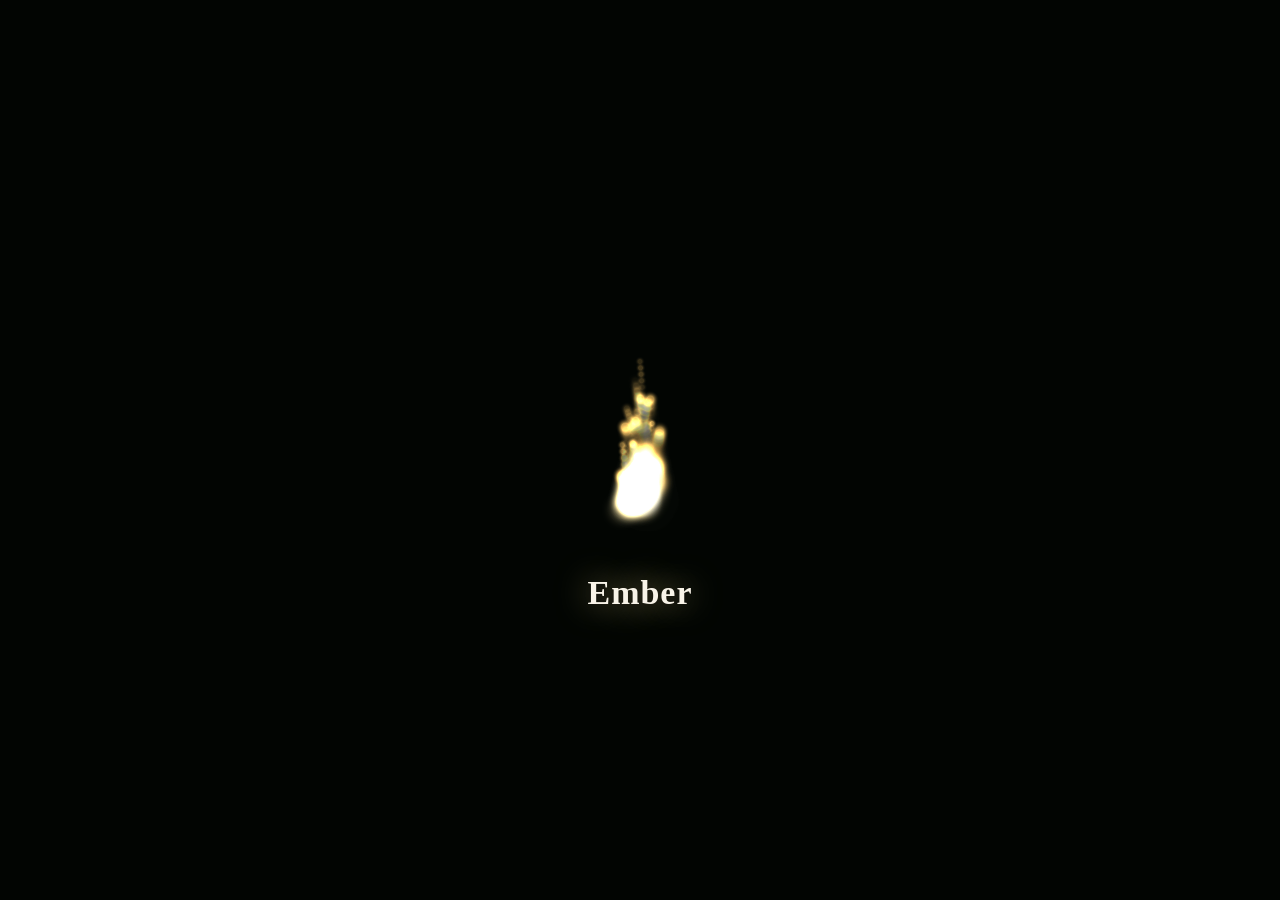
==== commit 68b392e5: "Splash: real canvas particle fire (replaces weak CSS flame) The CSS/SVG flame read as flat. Replaced" ====
--- a/desktop.html
+++ b/desktop.html
@@ -934,7 +934,7 @@
 .hmember-l{font-size:11px;color:var(--muted);font-weight:600;flex:none}
 .hmember .memsel{flex:1;max-width:none;width:auto}
 </style>
-<style>.mk.flame{background:none!important;border:0!important;box-shadow:none!important;padding:0!important}.mk.flame svg{width:100%;height:100%;display:block}#splash{position:fixed;inset:0;z-index:300;display:grid;place-items:center;background:radial-gradient(125% 125% at 50% 36%,#16271e,#070A08 64%);transition:opacity .6s ease,transform .6s ease}#splash.gone{opacity:0;transform:scale(1.08);pointer-events:none}.splash-stage{position:relative;display:flex;flex-direction:column;align-items:center;gap:22px}.splash-glow{position:absolute;top:-10px;left:50%;width:270px;height:270px;margin-left:-135px;border-radius:50%;background:radial-gradient(circle,rgba(230,197,122,.55),rgba(14,107,80,.22) 42%,transparent 70%);filter:blur(7px);animation:glowPulse 2.4s ease-in-out infinite;z-index:0}.splash-flame{position:relative;z-index:2;width:108px;height:108px;animation:splashIgnite 1s cubic-bezier(.2,1.3,.4,1) both}.splash-flame path{transform-box:fill-box;transform-origin:50% 100%}.fl-out{animation:flickerA 1.5s ease-in-out infinite}.fl-in{animation:flickerB 1.05s ease-in-out infinite}.fl-core{animation:flickerB .72s ease-in-out infinite}.splash-embers{position:absolute;inset:0;z-index:1;pointer-events:none}.splash-embers i{position:absolute;bottom:46%;border-radius:50%;background:#F0D89A;box-shadow:0 0 8px 1px rgba(230,197,122,.85);opacity:0;animation:sparkRise 1.9s ease-out infinite}.splash-name{position:relative;z-index:2;font-family:'Georgia','Times New Roman',serif;font-size:33px;font-weight:700;color:#F6F1E6;text-shadow:0 2px 34px rgba(230,197,122,.55);opacity:0;animation:nameIgnite .8s ease .35s both}@keyframes splashIgnite{0%{transform:scale(.15) translateY(22px);opacity:0;filter:blur(5px)}55%{transform:scale(1.14) translateY(0);opacity:1;filter:blur(0)}78%{transform:scale(.95)}100%{transform:scale(1)}}@keyframes nameIgnite{0%{opacity:0;transform:translateY(12px);letter-spacing:7px;filter:blur(3px)}100%{opacity:1;transform:none;letter-spacing:.5px;filter:blur(0)}}@keyframes glowPulse{0%,100%{transform:scale(1);opacity:.6}50%{transform:scale(1.2);opacity:.95}}@keyframes flickerA{0%,100%{transform:scaleY(1) scaleX(1) skewX(0) translateY(0)}25%{transform:scaleY(1.07) scaleX(.96) skewX(-2.5deg) translateY(-1px)}50%{transform:scaleY(.96) scaleX(1.04) skewX(1.5deg)}75%{transform:scaleY(1.05) scaleX(.98) skewX(2.5deg) translateY(-.6px)}}@keyframes flickerB{0%,100%{transform:scaleY(1) skewX(0)}30%{transform:scaleY(1.12) skewX(4deg) translateY(-1.5px)}60%{transform:scaleY(.9) skewX(-4deg)}}@keyframes sparkRise{0%{transform:translate(0,0) scale(1);opacity:0}12%{opacity:1}100%{transform:translate(var(--dx,0),-88px) scale(.25);opacity:0}}.reduce-motion .splash-embers{display:none}.reduce-motion .splash-glow,.reduce-motion .splash-flame,.reduce-motion .splash-flame path,.reduce-motion .splash-name{animation:none!important;opacity:1!important;transform:none!important}@media (prefers-reduced-motion:reduce){.splash-embers{display:none}.splash-glow,.splash-flame,.splash-flame path,.splash-name{animation:none!important;opacity:1!important;transform:none!important}}</style>
+<style>.mk.flame{background:none!important;border:0!important;box-shadow:none!important;padding:0!important}.mk.flame svg{width:100%;height:100%;display:block}#splash{position:fixed;inset:0;z-index:300;background:radial-gradient(130% 130% at 50% 62%,#0c1611,#050706 72%);transition:opacity .6s ease}#splash.gone{opacity:0;pointer-events:none}#splashCanvas{position:absolute;inset:0;width:100%;height:100%;display:block}.splash-name{position:absolute;left:0;right:0;top:63%;text-align:center;font-family:'Georgia','Times New Roman',serif;font-size:34px;font-weight:700;color:#F8F3E8;text-shadow:0 0 32px rgba(240,216,148,.6),0 2px 12px rgba(0,0,0,.55);opacity:0;letter-spacing:1px;z-index:2;animation:nameIgnite 1s ease .5s both}@keyframes nameIgnite{0%{opacity:0;transform:translateY(10px);letter-spacing:10px;filter:blur(4px)}100%{opacity:1;transform:none;letter-spacing:1px;filter:blur(0)}}.reduce-motion .splash-name{animation:none;opacity:1}@media (prefers-reduced-motion:reduce){.splash-name{animation:none;opacity:1}}</style>
 
 <style id="eie-desktop-skin">
 /* ===== VARIANTA DE DESKTOP — strat generat, peste stilurile aplicatiei ===== */
@@ -1009,7 +1009,7 @@
 </head>
 <body>
 <svg width="0" height="0" style="position:absolute" aria-hidden="true"><defs><linearGradient id="emberFl" x1="0" y1="1" x2="0" y2="0"><stop offset="0" stop-color="#0E6B50"/><stop offset=".5" stop-color="#C49A3E"/><stop offset="1" stop-color="#F0D894"/></linearGradient><linearGradient id="emberCore" x1="0" y1="1" x2="0" y2="0"><stop offset="0" stop-color="#C49A3E"/><stop offset="1" stop-color="#FFF3D0"/></linearGradient></defs></svg>
-<div id="splash" aria-hidden="true"><div class="splash-stage"><div class="splash-glow"></div><div class="splash-embers"><i style="left:48%;--dx:-14px;width:5px;height:5px;animation-delay:0s"></i><i style="left:44%;--dx:10px;width:4px;height:4px;animation-delay:.3s"></i><i style="left:53%;--dx:16px;width:6px;height:6px;animation-delay:.6s"></i><i style="left:50%;--dx:-8px;width:3px;height:3px;animation-delay:.9s"></i><i style="left:46%;--dx:22px;width:5px;height:5px;animation-delay:1.2s"></i><i style="left:55%;--dx:-18px;width:4px;height:4px;animation-delay:.45s"></i><i style="left:50%;--dx:4px;width:7px;height:7px;animation-delay:1.5s"></i><i style="left:42%;--dx:-4px;width:3px;height:3px;animation-delay:.75s"></i></div><svg class="splash-flame" viewBox="0 0 100 100" aria-hidden="true"><path class="fl-out" d="M50 27 C 61 43 71 52 67 65 A 18 18 0 1 1 33 65 C 30 56 36 53 41 59 C 40 46 45 37 50 27 Z" fill="url(#emberFl)"/><path class="fl-in" d="M50 40 C 57 50 63 56 60 65 A 12.5 12.5 0 1 1 40 65 C 38 58 42 56 45 60 C 44 52 47 46 50 40 Z" fill="url(#emberCore)"/><path class="fl-core" d="M50 52 C 54 58 57 61 55.5 66 A 7 7 0 1 1 44.5 66 C 44 62 46 61 48 63 C 47 58 49 55 50 52 Z" fill="#FFF6E0"/></svg><div class="splash-name">Ember</div></div></div>
+<div id="splash" aria-hidden="true"><canvas id="splashCanvas"></canvas><div class="splash-name">Ember</div></div>
 <div class="shell">
 <a class="eie-toapp" href="index.html" title="Deschide varianta de telefon">📱 Versiunea de telefon</a>
 
@@ -1149,7 +1149,7 @@
           <p id="aiTestStatus" style="font-size:12px;line-height:1.45;margin-top:10px;display:none"></p>
           <p class="aiwarn" id="aiPriv"></p>
           <button class="linklike" data-act="aiClear">Șterge configurarea</button>
-          <div style="font-size:10px;color:var(--muted);margin-top:10px;opacity:.7">versiune 2026-06-07d · dacă nu vezi acest text, ești pe o versiune veche din cache</div>
+          <div style="font-size:10px;color:var(--muted);margin-top:10px;opacity:.7">versiune 2026-06-07g · dacă nu vezi acest text, ești pe o versiune veche din cache</div>
         </div>
       </details>
       <div id="aiChat" class="aichat"></div>
@@ -3366,7 +3366,40 @@
 if(!localStorage.getItem("eie_theme_migrated")){localStorage.setItem("eie_theme_migrated","1");if(!localStorage.getItem(TKEY)||localStorage.getItem(TKEY)==="light")localStorage.setItem(TKEY,"dark");}
 applyTheme(localStorage.getItem(TKEY)||"dark");
 if("serviceWorker" in navigator){try{navigator.serviceWorker.register("sw.js").catch(()=>{});}catch(_){}}
-(function(){const sp=document.getElementById("splash");if(!sp)return;const hide=()=>{sp.classList.add("gone");setTimeout(()=>{try{sp.remove();}catch(_){}}, 650);};setTimeout(hide,1800);})();
+(function(){
+ var sp=document.getElementById('splash'); if(!sp) return;
+ var cv=document.getElementById('splashCanvas'); if(!cv||!cv.getContext) return;
+ var ctx=cv.getContext('2d'); if(!ctx) return;
+ var rm=document.body.classList.contains('reduce-motion')||(window.matchMedia&&matchMedia('(prefers-reduced-motion:reduce)').matches);
+ var DPR=Math.min(window.devicePixelRatio||1,2),W,H,cx,baseY;
+ function resize(){W=cv.width=Math.max(2,(innerWidth*DPR)|0);H=cv.height=Math.max(2,(innerHeight*DPR)|0);cx=W/2;baseY=H*0.56;}
+ resize(); window.addEventListener('resize',resize);
+ var stops=['#FFE6A6','#FAC163','#EE9A33','#C97B22','#A85E1A','#2FB084'];
+ var sprites=stops.map(function(col){var s=document.createElement('canvas');s.width=s.height=64;var c=s.getContext('2d');var g=c.createRadialGradient(32,32,0,32,32,32);g.addColorStop(0,col);g.addColorStop(.4,col);g.addColorStop(1,'rgba(0,0,0,0)');c.fillStyle=g;c.fillRect(0,0,64,64);return s;});
+ var parts=[],sparks=[],t0=performance.now(),running=true,sway=0;
+ function spawn(){
+  parts.push({x:cx+sway+(Math.random()-.5)*26*DPR,y:baseY+(Math.random()*8)*DPR,vx:(Math.random()-.5)*1.1*DPR,vy:-(1.5+Math.random()*1.8)*DPR,life:0,max:44+Math.random()*40,r:(11+Math.random()*13)*DPR});
+  if(Math.random()<0.4)sparks.push({x:cx+sway+(Math.random()-.5)*24*DPR,y:baseY*0.96,vx:(Math.random()-.5)*2.4*DPR,vy:-(3.4+Math.random()*4)*DPR,life:0,max:54+Math.random()*46,r:(1.3+Math.random()*1.5)*DPR});
+ }
+ function frame(now){
+  if(!document.getElementById('splash')){running=false;return;}
+  sway=Math.sin(now*0.0023)*9*DPR;
+  ctx.globalCompositeOperation='source-over';ctx.fillStyle='rgba(5,7,6,0.32)';ctx.fillRect(0,0,W,H);
+  ctx.globalCompositeOperation='lighter';
+  var grow=Math.min(1,(now-t0)/500),emit=rm?0:Math.round(4*grow),e;
+  for(e=0;e<emit;e++)spawn();
+  var i,p,lr,idx,size,a;
+  for(i=parts.length-1;i>=0;i--){p=parts[i];p.life++;p.vx+=(cx-p.x)*0.0006;p.x+=p.vx;p.y+=p.vy;p.vy-=0.04*DPR;p.vx*=0.99;lr=p.life/p.max;if(lr>=1){parts.splice(i,1);continue;}idx=(lr*6)|0;if(idx>5)idx=5;size=p.r*(1.0-lr*0.5);a=(1-lr)*0.20;ctx.globalAlpha=a;ctx.drawImage(sprites[idx],p.x-size,p.y-size,size*2,size*2);}
+  var j,s,sr,ss;
+  for(j=sparks.length-1;j>=0;j--){s=sparks[j];s.life++;s.x+=s.vx;s.y+=s.vy;s.vy+=0.05*DPR;sr=s.life/s.max;if(sr>=1){sparks.splice(j,1);continue;}ctx.globalAlpha=(1-sr)*(0.5+0.5*Math.sin(s.life*0.55));ss=s.r*(1-sr*0.5)*4;ctx.drawImage(sprites[1],s.x-ss,s.y-ss,ss*2,ss*2);}
+  ctx.globalAlpha=1;
+  if(running)requestAnimationFrame(frame);
+ }
+ if(!rm){requestAnimationFrame(frame);}
+ else{ctx.globalCompositeOperation='lighter';var k;for(k=0;k<70;k++)spawn();var i3,p3;for(i3=0;i3<parts.length;i3++){p3=parts[i3];ctx.globalAlpha=0.22;ctx.drawImage(sprites[2],p3.x-26,p3.y-26,52,52);}ctx.globalAlpha=1;}
+})();
+
+(function(){const sp=document.getElementById("splash");if(!sp)return;const hide=()=>{sp.classList.add("gone");setTimeout(()=>{try{sp.remove();}catch(_){}}, 650);};setTimeout(hide,2400);})();
 RM=localStorage.getItem("cercul_rm")==="1";applyRM();
 DATEABS=localStorage.getItem("cercul_dateabs")==="1";applyDateAbs();
 NOTIFY=localStorage.getItem("cercul_notify")==="1"&&notifSupported()&&Notification.permission==="granted";applyNotify();
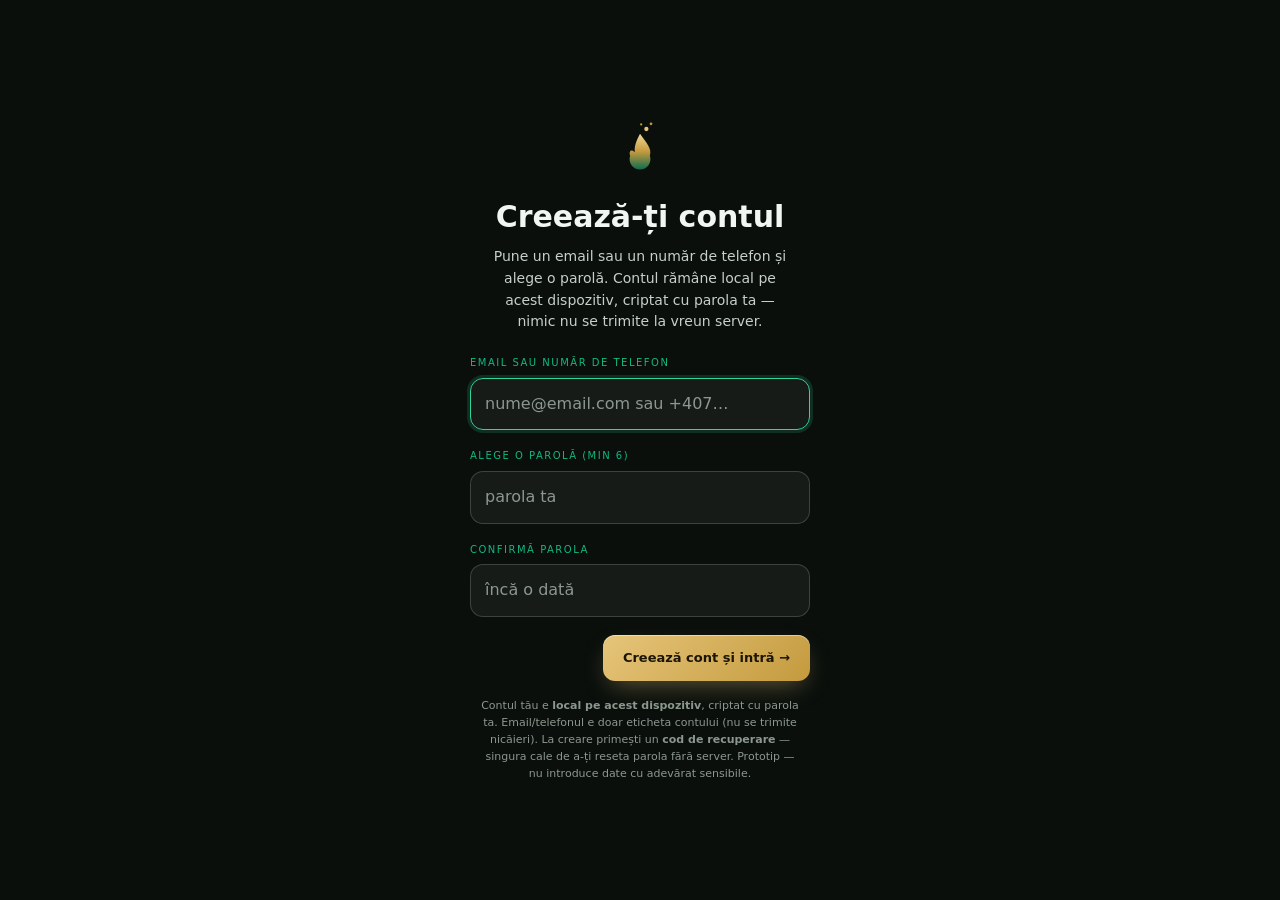
==== commit 9a35b983: "Splash v2: cinematic logo-as-living-fire (professional, shorter) Replaced the spark-fountain (read a" ====
--- a/desktop.html
+++ b/desktop.html
@@ -934,7 +934,7 @@
 .hmember-l{font-size:11px;color:var(--muted);font-weight:600;flex:none}
 .hmember .memsel{flex:1;max-width:none;width:auto}
 </style>
-<style>.mk.flame{background:none!important;border:0!important;box-shadow:none!important;padding:0!important}.mk.flame svg{width:100%;height:100%;display:block}#splash{position:fixed;inset:0;z-index:300;background:radial-gradient(130% 130% at 50% 62%,#0c1611,#050706 72%);transition:opacity .6s ease}#splash.gone{opacity:0;pointer-events:none}#splashCanvas{position:absolute;inset:0;width:100%;height:100%;display:block}.splash-name{position:absolute;left:0;right:0;top:63%;text-align:center;font-family:'Georgia','Times New Roman',serif;font-size:34px;font-weight:700;color:#F8F3E8;text-shadow:0 0 32px rgba(240,216,148,.6),0 2px 12px rgba(0,0,0,.55);opacity:0;letter-spacing:1px;z-index:2;animation:nameIgnite 1s ease .5s both}@keyframes nameIgnite{0%{opacity:0;transform:translateY(10px);letter-spacing:10px;filter:blur(4px)}100%{opacity:1;transform:none;letter-spacing:1px;filter:blur(0)}}.reduce-motion .splash-name{animation:none;opacity:1}@media (prefers-reduced-motion:reduce){.splash-name{animation:none;opacity:1}}</style>
+<style>.mk.flame{background:none!important;border:0!important;box-shadow:none!important;padding:0!important}.mk.flame svg{width:100%;height:100%;display:block}#splash{position:fixed;inset:0;z-index:300;background:radial-gradient(130% 130% at 50% 46%,#0b140f,#050706 72%);transition:opacity .4s ease}#splash.gone{opacity:0;pointer-events:none}#splashCanvas{position:absolute;inset:0;width:100%;height:100%;display:block}.splash-name{position:absolute;left:0;right:0;top:60%;text-align:center;font-family:'Georgia','Times New Roman',serif;font-size:37px;font-weight:700;letter-spacing:1px;z-index:2;background:linear-gradient(100deg,#8f7641 16%,#FFF4D6 47%,#E6C57A 57%,#8f7641 84%);background-size:230% 100%;-webkit-background-clip:text;background-clip:text;color:transparent;-webkit-text-fill-color:transparent;opacity:0;animation:nameFade .5s ease .3s both,nameShine 1s cubic-bezier(.4,0,.2,1) .3s 1}.splash-tag{position:absolute;left:0;right:0;top:67.5%;text-align:center;font-size:11px;letter-spacing:5px;font-weight:700;color:#8b988f;z-index:2;opacity:0;animation:nameFade .6s ease .6s both}@keyframes nameFade{from{opacity:0;transform:translateY(8px)}to{opacity:1;transform:none}}@keyframes nameShine{from{background-position:135% 0}to{background-position:-35% 0}}.reduce-motion .splash-name,.reduce-motion .splash-tag{animation:none;opacity:1}@media (prefers-reduced-motion:reduce){.splash-name,.splash-tag{animation:none;opacity:1}}</style>
 
 <style id="eie-desktop-skin">
 /* ===== VARIANTA DE DESKTOP — strat generat, peste stilurile aplicatiei ===== */
@@ -1009,7 +1009,7 @@
 </head>
 <body>
 <svg width="0" height="0" style="position:absolute" aria-hidden="true"><defs><linearGradient id="emberFl" x1="0" y1="1" x2="0" y2="0"><stop offset="0" stop-color="#0E6B50"/><stop offset=".5" stop-color="#C49A3E"/><stop offset="1" stop-color="#F0D894"/></linearGradient><linearGradient id="emberCore" x1="0" y1="1" x2="0" y2="0"><stop offset="0" stop-color="#C49A3E"/><stop offset="1" stop-color="#FFF3D0"/></linearGradient></defs></svg>
-<div id="splash" aria-hidden="true"><canvas id="splashCanvas"></canvas><div class="splash-name">Ember</div></div>
+<div id="splash" aria-hidden="true"><canvas id="splashCanvas"></canvas><div class="splash-name">Ember</div><div class="splash-tag">CAPITAL DE RELAȚII</div></div>
 <div class="shell">
 <a class="eie-toapp" href="index.html" title="Deschide varianta de telefon">📱 Versiunea de telefon</a>
 
@@ -1149,7 +1149,7 @@
           <p id="aiTestStatus" style="font-size:12px;line-height:1.45;margin-top:10px;display:none"></p>
           <p class="aiwarn" id="aiPriv"></p>
           <button class="linklike" data-act="aiClear">Șterge configurarea</button>
-          <div style="font-size:10px;color:var(--muted);margin-top:10px;opacity:.7">versiune 2026-06-07g · dacă nu vezi acest text, ești pe o versiune veche din cache</div>
+          <div style="font-size:10px;color:var(--muted);margin-top:10px;opacity:.7">versiune 2026-06-07h · dacă nu vezi acest text, ești pe o versiune veche din cache</div>
         </div>
       </details>
       <div id="aiChat" class="aichat"></div>
@@ -3371,35 +3371,46 @@
  var cv=document.getElementById('splashCanvas'); if(!cv||!cv.getContext) return;
  var ctx=cv.getContext('2d'); if(!ctx) return;
  var rm=document.body.classList.contains('reduce-motion')||(window.matchMedia&&matchMedia('(prefers-reduced-motion:reduce)').matches);
- var DPR=Math.min(window.devicePixelRatio||1,2),W,H,cx,baseY;
- function resize(){W=cv.width=Math.max(2,(innerWidth*DPR)|0);H=cv.height=Math.max(2,(innerHeight*DPR)|0);cx=W/2;baseY=H*0.56;}
+ var DPR=Math.min(window.devicePixelRatio||1,2),W,H,cx,cy,scale,flameH;
+ var FP=new Path2D("M50 27 C 61 43 71 52 67 65 A 18 18 0 1 1 33 65 C 30 56 36 53 41 59 C 40 46 45 37 50 27 Z");
+ function resize(){W=cv.width=Math.max(2,(innerWidth*DPR)|0);H=cv.height=Math.max(2,(innerHeight*DPR)|0);cx=W/2;cy=H*0.42;flameH=Math.min(H*0.32,168*DPR);scale=flameH/56;}
  resize(); window.addEventListener('resize',resize);
- var stops=['#FFE6A6','#FAC163','#EE9A33','#C97B22','#A85E1A','#2FB084'];
- var sprites=stops.map(function(col){var s=document.createElement('canvas');s.width=s.height=64;var c=s.getContext('2d');var g=c.createRadialGradient(32,32,0,32,32,32);g.addColorStop(0,col);g.addColorStop(.4,col);g.addColorStop(1,'rgba(0,0,0,0)');c.fillStyle=g;c.fillRect(0,0,64,64);return s;});
- var parts=[],sparks=[],t0=performance.now(),running=true,sway=0;
- function spawn(){
-  parts.push({x:cx+sway+(Math.random()-.5)*26*DPR,y:baseY+(Math.random()*8)*DPR,vx:(Math.random()-.5)*1.1*DPR,vy:-(1.5+Math.random()*1.8)*DPR,life:0,max:44+Math.random()*40,r:(11+Math.random()*13)*DPR});
-  if(Math.random()<0.4)sparks.push({x:cx+sway+(Math.random()-.5)*24*DPR,y:baseY*0.96,vx:(Math.random()-.5)*2.4*DPR,vy:-(3.4+Math.random()*4)*DPR,life:0,max:54+Math.random()*46,r:(1.3+Math.random()*1.5)*DPR});
- }
+ function sprite(col){var s=document.createElement('canvas');s.width=s.height=64;var c=s.getContext('2d');var g=c.createRadialGradient(32,32,0,32,32,32);g.addColorStop(0,col);g.addColorStop(.45,col);g.addColorStop(1,'rgba(0,0,0,0)');c.fillStyle=g;c.fillRect(0,0,64,64);return s;}
+ var sFire=[sprite('#FFEAB0'),sprite('#FAC163'),sprite('#EE9A33'),sprite('#C97B22')],sGold=sprite('#F2D88C');
+ function ease(t){return t<.5?2*t*t:1-Math.pow(-2*t+2,2)/2;}
+ function flameTf(s){ctx.setTransform(scale*s,0,0,scale*s,cx-50*scale*s,cy-55*scale*s);}
+ var parts=[],embers=[],t0=performance.now(),running=true,sway=0;
+ function spawnFire(){parts.push({x:50+sway+(Math.random()-.5)*15,y:63+Math.random()*7,vx:(Math.random()-.5)*0.28,vy:-(0.45+Math.random()*0.7),life:0,max:30+Math.random()*24,r:6+Math.random()*7});}
+ function spawnEmber(){embers.push({x:cx+(Math.random()-.5)*36*DPR,y:cy+flameH*0.16,vx:(Math.random()-.5)*1.2*DPR,vy:-(1.5+Math.random()*1.9)*DPR,life:0,max:48+Math.random()*38,r:(1+Math.random()*1.2)*DPR});}
  function frame(now){
   if(!document.getElementById('splash')){running=false;return;}
-  sway=Math.sin(now*0.0023)*9*DPR;
-  ctx.globalCompositeOperation='source-over';ctx.fillStyle='rgba(5,7,6,0.32)';ctx.fillRect(0,0,W,H);
+  var el=now-t0; sway=Math.sin(now*0.004)*3.5;
+  var ig=Math.min(1,el/380), s=0.3+0.7*ease(ig);
+  ctx.setTransform(1,0,0,1,0,0);
+  ctx.globalCompositeOperation='source-over';ctx.fillStyle='rgba(5,7,6,0.40)';ctx.fillRect(0,0,W,H);
   ctx.globalCompositeOperation='lighter';
-  var grow=Math.min(1,(now-t0)/500),emit=rm?0:Math.round(4*grow),e;
-  for(e=0;e<emit;e++)spawn();
-  var i,p,lr,idx,size,a;
-  for(i=parts.length-1;i>=0;i--){p=parts[i];p.life++;p.vx+=(cx-p.x)*0.0006;p.x+=p.vx;p.y+=p.vy;p.vy-=0.04*DPR;p.vx*=0.99;lr=p.life/p.max;if(lr>=1){parts.splice(i,1);continue;}idx=(lr*6)|0;if(idx>5)idx=5;size=p.r*(1.0-lr*0.5);a=(1-lr)*0.20;ctx.globalAlpha=a;ctx.drawImage(sprites[idx],p.x-size,p.y-size,size*2,size*2);}
-  var j,s,sr,ss;
-  for(j=sparks.length-1;j>=0;j--){s=sparks[j];s.life++;s.x+=s.vx;s.y+=s.vy;s.vy+=0.05*DPR;sr=s.life/s.max;if(sr>=1){sparks.splice(j,1);continue;}ctx.globalAlpha=(1-sr)*(0.5+0.5*Math.sin(s.life*0.55));ss=s.r*(1-sr*0.5)*4;ctx.drawImage(sprites[1],s.x-ss,s.y-ss,ss*2,ss*2);}
-  ctx.globalAlpha=1;
+  var gp=(0.5+0.12*Math.sin(now*0.005))*ig,gr=ctx.createRadialGradient(cx,cy,0,cx,cy,flameH*1.5);
+  gr.addColorStop(0,'rgba(235,200,128,'+(0.30*gp)+')');gr.addColorStop(.5,'rgba(14,107,80,'+(0.10*gp)+')');gr.addColorStop(1,'rgba(0,0,0,0)');
+  ctx.fillStyle=gr;ctx.fillRect(0,0,W,H);
+  flameTf(s);
+  var lg=ctx.createLinearGradient(0,83,0,27);lg.addColorStop(0,'#0E6B50');lg.addColorStop(.5,'#C49A3E');lg.addColorStop(1,'#F4DDA0');
+  ctx.globalCompositeOperation='source-over';ctx.globalAlpha=0.92*ig;ctx.fillStyle=lg;ctx.fill(FP);
+  ctx.save();ctx.clip(FP);ctx.globalCompositeOperation='lighter';
+  var emit=rm?0:3,e;for(e=0;e<emit;e++)spawnFire();
+  var i,p,lr,idx,sz;for(i=parts.length-1;i>=0;i--){p=parts[i];p.life++;p.x+=p.vx;p.y+=p.vy;p.vy-=0.01;lr=p.life/p.max;if(lr>=1){parts.splice(i,1);continue;}idx=(lr*4)|0;if(idx>3)idx=3;sz=p.r*(1-lr*0.35);ctx.globalAlpha=(1-lr)*0.30;ctx.drawImage(sFire[idx],p.x-sz,p.y-sz,sz*2,sz*2);}
+  ctx.restore();
+  flameTf(s);ctx.globalCompositeOperation='source-over';ctx.globalAlpha=0.55*ig;ctx.lineWidth=1.2;ctx.strokeStyle='rgba(255,244,214,0.7)';ctx.stroke(FP);
+  ctx.setTransform(1,0,0,1,0,0);ctx.globalCompositeOperation='lighter';ctx.globalAlpha=1;
+  if(!rm&&ig>0.5&&Math.random()<0.45)spawnEmber();
+  var j,m,mr,ms;for(j=embers.length-1;j>=0;j--){m=embers[j];m.life++;m.x+=m.vx;m.y+=m.vy;m.vy+=0.035*DPR;mr=m.life/m.max;if(mr>=1){embers.splice(j,1);continue;}ctx.globalAlpha=(1-mr)*(0.5+0.5*Math.sin(m.life*0.5));ms=m.r*4;ctx.drawImage(sGold,m.x-ms,m.y-ms,ms*2,ms*2);}
+  ctx.globalAlpha=1;ctx.setTransform(1,0,0,1,0,0);
   if(running)requestAnimationFrame(frame);
  }
  if(!rm){requestAnimationFrame(frame);}
- else{ctx.globalCompositeOperation='lighter';var k;for(k=0;k<70;k++)spawn();var i3,p3;for(i3=0;i3<parts.length;i3++){p3=parts[i3];ctx.globalAlpha=0.22;ctx.drawImage(sprites[2],p3.x-26,p3.y-26,52,52);}ctx.globalAlpha=1;}
+ else{flameTf(1);var lg=ctx.createLinearGradient(0,83,0,27);lg.addColorStop(0,'#0E6B50');lg.addColorStop(.5,'#C49A3E');lg.addColorStop(1,'#F4DDA0');ctx.fillStyle=lg;ctx.fill(FP);ctx.lineWidth=1.2;ctx.strokeStyle='rgba(255,244,214,0.7)';ctx.stroke(FP);ctx.setTransform(1,0,0,1,0,0);}
 })();
 
-(function(){const sp=document.getElementById("splash");if(!sp)return;const hide=()=>{sp.classList.add("gone");setTimeout(()=>{try{sp.remove();}catch(_){}}, 650);};setTimeout(hide,2400);})();
+(function(){const sp=document.getElementById("splash");if(!sp)return;const hide=()=>{sp.classList.add("gone");setTimeout(()=>{try{sp.remove();}catch(_){}}, 650);};setTimeout(hide,1400);})();
 RM=localStorage.getItem("cercul_rm")==="1";applyRM();
 DATEABS=localStorage.getItem("cercul_dateabs")==="1";applyDateAbs();
 NOTIFY=localStorage.getItem("cercul_notify")==="1"&&notifSupported()&&Notification.permission==="granted";applyNotify();
